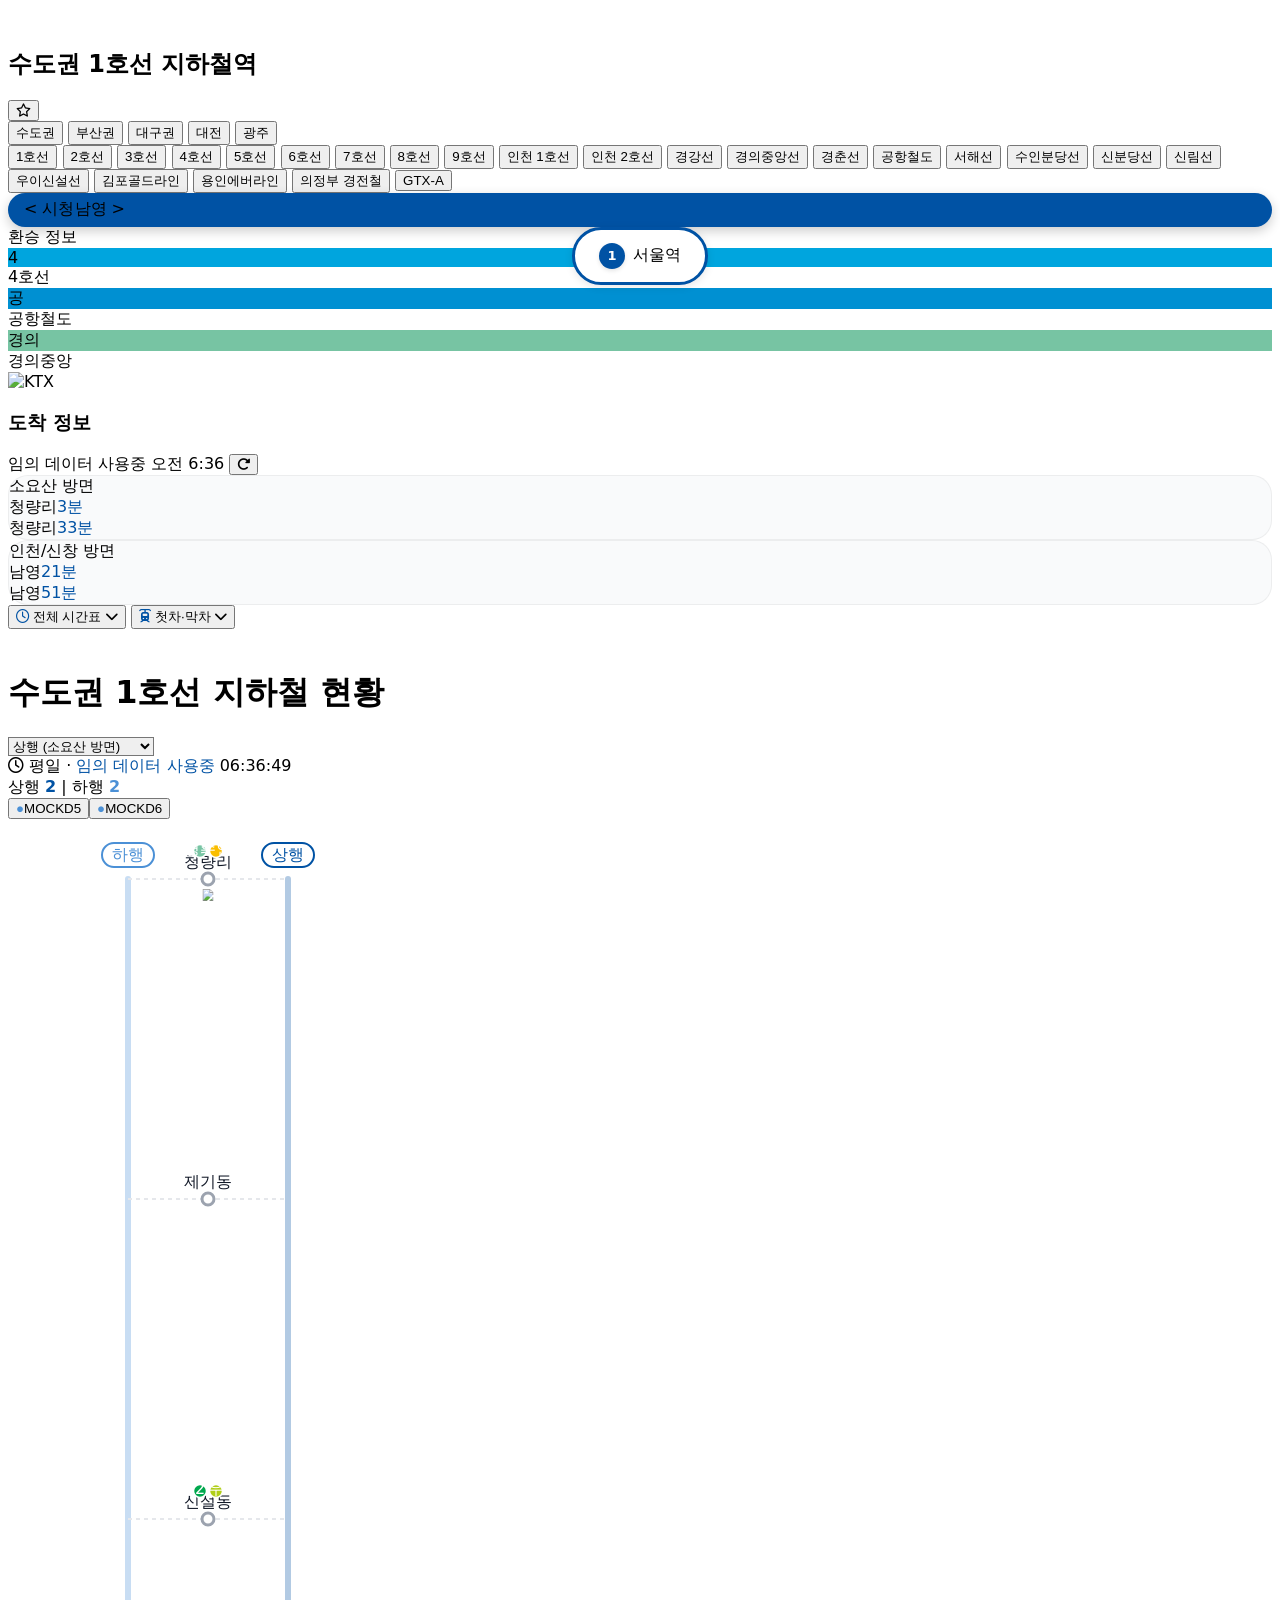
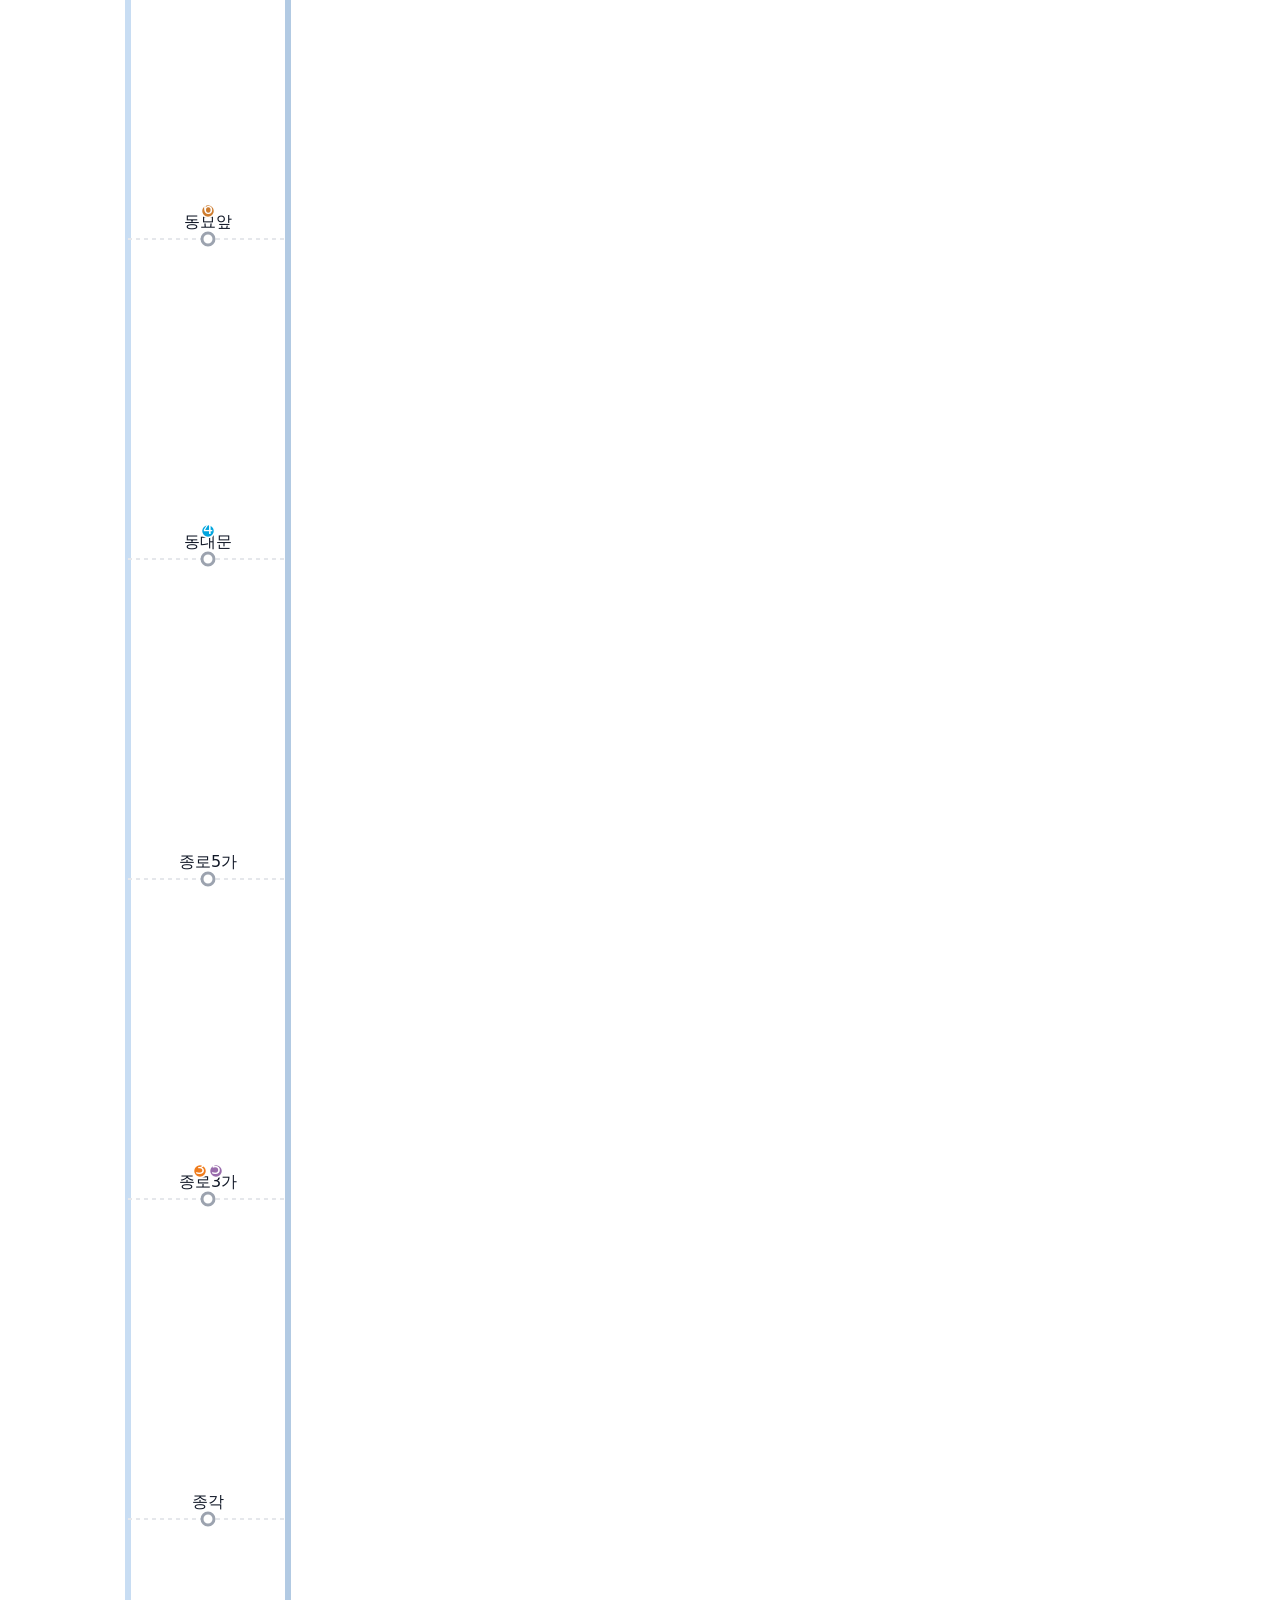
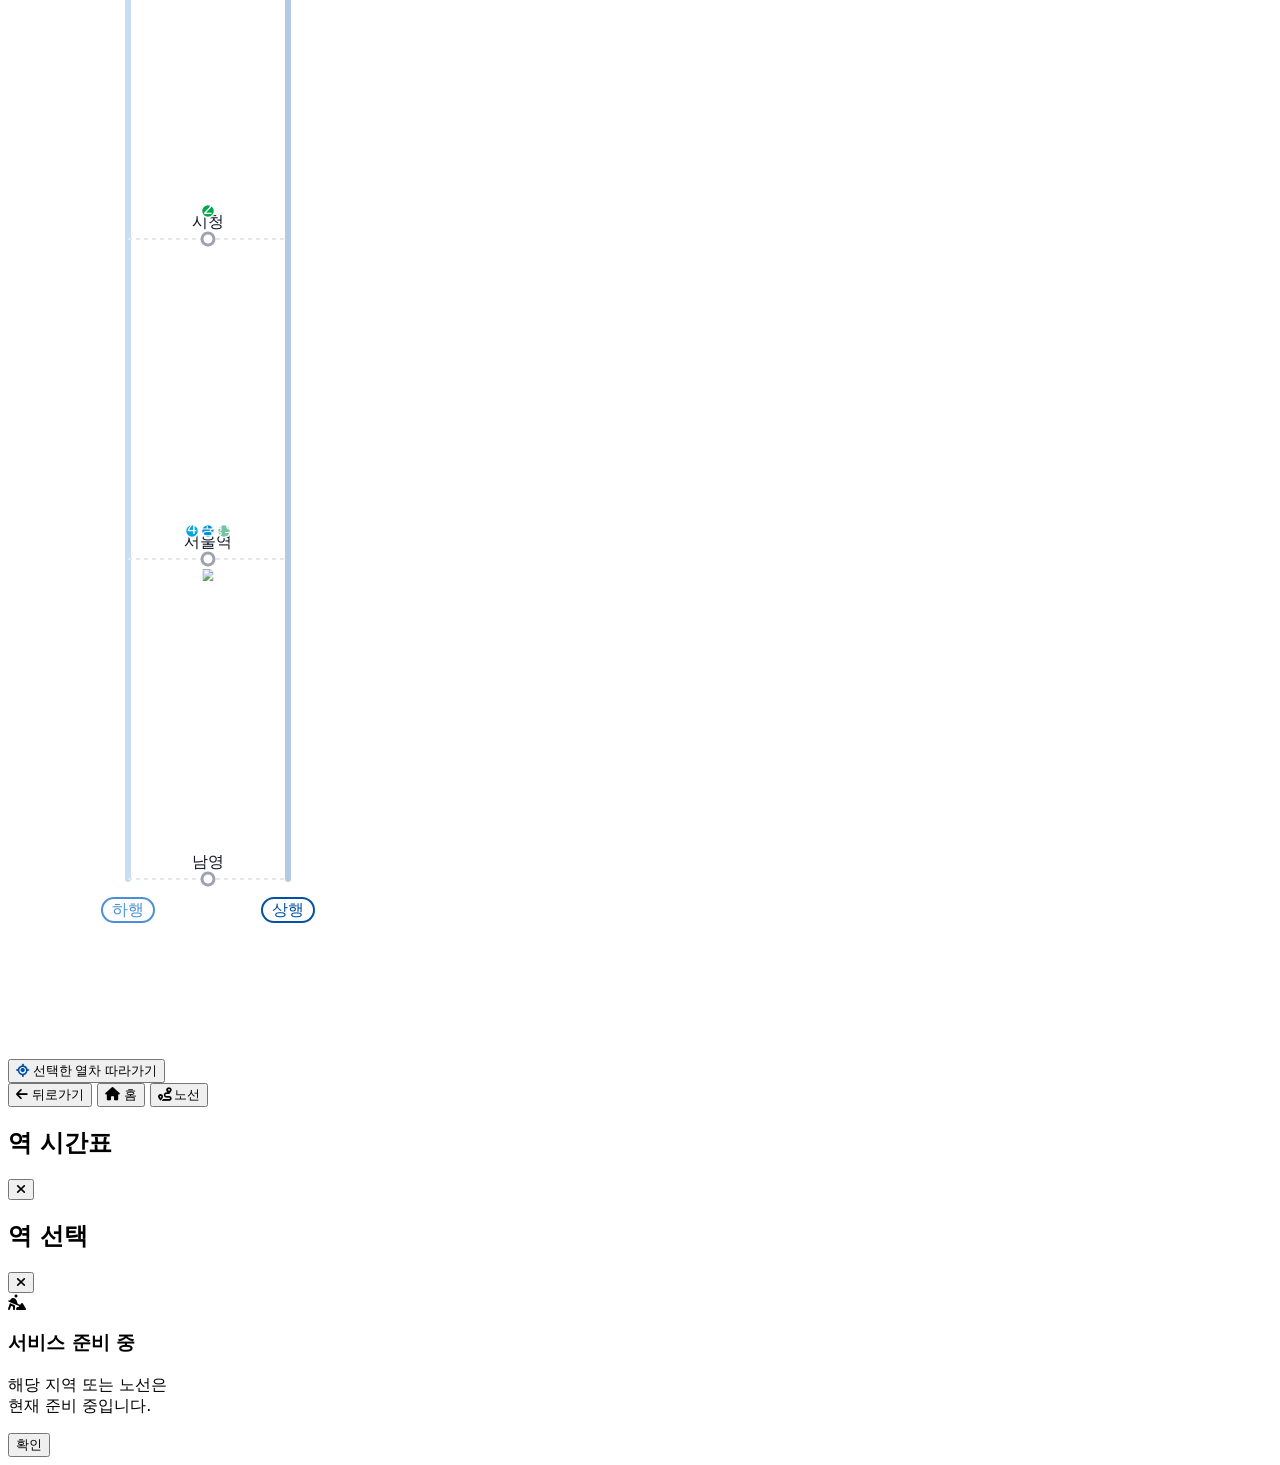
==== seoul.html @ 4c831283 "Add files via upload" ====
<!DOCTYPE html>
<html lang="ko">
<head>
    <meta charset="UTF-8">
    <meta name="viewport" content="width=device-width, initial-scale=1.0, maximum-scale=1.0, user-scalable=no, viewport-fit=cover">
    <title>수도권 지하철 현황 실시간 트래커</title>
    
    <!-- Tailwind CSS -->
    <script src="https://cdn.tailwindcss.com"></script>
    
    <!-- 폰트 및 아이콘 -->
    <link rel="stylesheet" href="https://cdn.jsdelivr.net/gh/orioncactus/pretendard/dist/web/static/pretendard.css" type="text/css"/>
    <link rel="stylesheet" href="https://cdnjs.cloudflare.com/ajax/libs/font-awesome/6.4.0/css/all.min.css">
    
    <style>
        body { 
            font-family: 'Pretendard', -apple-system, BlinkMacSystemFont, system-ui, Roboto, "Helvetica Neue", "Segoe UI", "Apple SD Gothic Neo", "Noto Sans KR", "Malgun Gothic", "sans-serif";
            -webkit-tap-highlight-color: transparent;
            overscroll-behavior-y: none;
            touch-action: pan-y;
            background-color: #ffffff;
        }
        
        /* 유리 재질 공통 클래스 */
        .toss-card {
            background: rgba(255, 255, 255, 0.8);
            backdrop-filter: blur(16px) saturate(180%);
            -webkit-backdrop-filter: blur(16px) saturate(180%);
            border: 1px solid rgba(0, 0, 0, 0.05);
            border-radius: 24px;
            box-shadow: 0 8px 32px rgba(0, 0, 0, 0.1); 
            transition: transform 0.2s cubic-bezier(0.34, 1.56, 0.64, 1), opacity 0.2s;
        }
        
        .list-card {
            background: #f9fafb;
            border: 1px solid rgba(0, 0, 0, 0.05);
            border-radius: 20px;
            transition: transform 0.1s;
        }
        .list-card:active {
            transform: scale(0.97);
            background: #f3f4f6;
        }

        /* 하단 네비게이션 인디케이터 */
        #nav-indicator { will-change: transform, width; }
        .nav-transition { transition: transform 0.3s cubic-bezier(0.2, 0.8, 0.2, 1), width 0.3s cubic-bezier(0.2, 0.8, 0.2, 1); }

        /* 커스텀 스크롤바 숨김 */
        .hide-scrollbar::-webkit-scrollbar { display: none; }
        .hide-scrollbar { -ms-overflow-style: none; scrollbar-width: none; }
        
        .text-main { color: #111827; }
        .text-sub { color: #6B7280; }
        .pt-safe { padding-top: max(20px, env(safe-area-inset-top)); }
        
        /* 애니메이션 설정 */
        @keyframes ping { 75%, 100% { transform: scale(2); opacity: 0; } }
        .animate-ping { animation: ping 1s cubic-bezier(0, 0, 0.2, 1) infinite; }
        @keyframes pulse { 50% { opacity: .5; } }
        .animate-pulse { animation: pulse 2s cubic-bezier(0.4, 0, 0.6, 1) infinite; }
        
        @keyframes slide-in-from-bottom { 0% { transform: translateY(100%); } 100% { transform: translateY(0); } }
        .animate-in { animation: slide-in-from-bottom 0.3s ease-out forwards; }

        /* 이미지 기반 실사 역명판 커스텀 CSS */
        .station-plate-base {
            height: 34px; 
            background-color: #0052A4; /* 1호선 색상 기본값 */
            border-radius: 9999px;
            position: relative;
            display: flex;
            align-items: center;
            padding: 0 16px;
            box-shadow: 0 4px 12px rgba(0, 0, 0, 0.2);
            transition: background-color 0.3s;
        }
        .station-plate-pill {
            background-color: white;
            height: 52px; 
            padding: 0 24px;
            border-radius: 9999px;
            border: 3px solid #0052A4;
            display: flex;
            align-items: center;
            gap: 8px;
            position: absolute;
            left: 50%;
            transform: translateX(-50%);
            box-shadow: 0 2px 8px rgba(0,0,0,0.1);
            transition: border-color 0.3s;
        }
        .metro-logo-circle {
            width: 26px; 
            height: 26px;
            background-color: #0052A4; 
            border-radius: 50%;
            display: flex;
            align-items: center;
            justify-content: center;
            color: white;
            font-size: 13px;
            font-weight: 900;
            box-shadow: 0 2px 4px rgba(0, 0, 0, 0.1);
            transition: background-color 0.3s;
        }
    </style>
</head>
<body class="w-full h-[100dvh] flex justify-center items-center overflow-hidden">

    <!-- 스마트폰 형태의 메인 래퍼 -->
    <div id="app" class="w-full h-full max-w-[430px] bg-white relative flex flex-col overflow-hidden sm:border-x border-black/5 sm:shadow-2xl">
        
        <!-- 1. 홈 화면 -->
        <main id="home-screen" class="hidden absolute inset-0 z-[25] bg-white flex-col overflow-y-auto hide-scrollbar pb-24">
            <header class="flex-none pt-safe bg-white/90 backdrop-blur-md z-40 sticky top-0">
                <div class="px-5 pb-1 flex justify-between items-center">
                    <h2 class="text-[18px] font-extrabold text-[#111827] tracking-tight">수도권 1호선 지하철역</h2>
                    <!-- 즐겨찾기 버튼 -->
                    <button id="favorite-toggle-btn" onclick="toggleFavorite()" class="w-8 h-8 flex items-center justify-center bg-gray-100 rounded-full text-gray-400 hover:text-yellow-400 transition-colors">
                        <i id="favorite-icon" class="fa-regular fa-star text-[14px]"></i>
                    </button>
                </div>
            </header>

            <div class="px-5 pt-3 space-y-6">
                <div>
                    <!-- 지역 선택 탭 -->
                    <div class="flex gap-1.5 overflow-x-auto hide-scrollbar mb-2 pb-1">
                        <button class="px-3 py-1 rounded-full text-[11px] font-bold bg-[#0052A4] text-white shadow-[0_2px_8px_rgba(0,82,164,0.3)] shrink-0 border border-[#0052A4] transition-all">수도권</button>
                        <!-- 다른 지역 버튼 (index.html 파일로 파라미터와 함께 이동) -->
                        <button onclick="window.location.href='index.html?region=busan'" class="px-3 py-1 rounded-full text-[11px] font-bold bg-gray-100 text-gray-500 shrink-0 border border-black/5 cursor-pointer hover:bg-gray-200 transition-all">부산권</button>
                        <button onclick="window.location.href='index.html?region=daegu'" class="px-3 py-1 rounded-full text-[11px] font-bold bg-gray-100 text-gray-500 shrink-0 border border-black/5 cursor-pointer hover:bg-gray-200 transition-all">대구권</button>
                        <button onclick="window.location.href='index.html?region=daejeon'" class="px-3 py-1 rounded-full text-[11px] font-bold bg-gray-100 text-gray-500 shrink-0 border border-black/5 cursor-pointer hover:bg-gray-200 transition-all">대전</button>
                        <button onclick="window.location.href='index.html?region=gwangju'" class="px-3 py-1 rounded-full text-[11px] font-bold bg-gray-100 text-gray-500 shrink-0 border border-black/5 cursor-pointer hover:bg-gray-200 transition-all">광주</button>
                    </div>

                    <!-- 수도권 노선 선택 탭 -->
                    <div id="line-tabs-seoul" class="flex gap-1.5 overflow-x-auto hide-scrollbar mb-4 pb-1">
                        <button id="btn-line-seoul1" onclick="switchLine('seoul_line1')" class="px-3 py-1 rounded-full text-[11px] font-bold bg-[#0052A4] text-white shadow-[0_2px_8px_rgba(0,82,164,0.3)] shrink-0 border border-[#0052A4] transition-all">1호선</button>
                        <button onclick="showPreparingPopup('수도권 2호선')" class="px-3 py-1 rounded-full text-[11px] font-bold bg-gray-100 text-gray-500 shrink-0 border border-black/5 cursor-pointer hover:bg-gray-200 transition-all">2호선</button>
                        <button onclick="showPreparingPopup('수도권 3호선')" class="px-3 py-1 rounded-full text-[11px] font-bold bg-gray-100 text-gray-500 shrink-0 border border-black/5 cursor-pointer hover:bg-gray-200 transition-all">3호선</button>
                        <button onclick="showPreparingPopup('수도권 4호선')" class="px-3 py-1 rounded-full text-[11px] font-bold bg-gray-100 text-gray-500 shrink-0 border border-black/5 cursor-pointer hover:bg-gray-200 transition-all">4호선</button>
                        <button onclick="showPreparingPopup('수도권 5호선')" class="px-3 py-1 rounded-full text-[11px] font-bold bg-gray-100 text-gray-500 shrink-0 border border-black/5 cursor-pointer hover:bg-gray-200 transition-all">5호선</button>
                        <button onclick="showPreparingPopup('수도권 6호선')" class="px-3 py-1 rounded-full text-[11px] font-bold bg-gray-100 text-gray-500 shrink-0 border border-black/5 cursor-pointer hover:bg-gray-200 transition-all">6호선</button>
                        <button onclick="showPreparingPopup('수도권 7호선')" class="px-3 py-1 rounded-full text-[11px] font-bold bg-gray-100 text-gray-500 shrink-0 border border-black/5 cursor-pointer hover:bg-gray-200 transition-all">7호선</button>
                        <button onclick="showPreparingPopup('수도권 8호선')" class="px-3 py-1 rounded-full text-[11px] font-bold bg-gray-100 text-gray-500 shrink-0 border border-black/5 cursor-pointer hover:bg-gray-200 transition-all">8호선</button>
                        <button onclick="showPreparingPopup('수도권 9호선')" class="px-3 py-1 rounded-full text-[11px] font-bold bg-gray-100 text-gray-500 shrink-0 border border-black/5 cursor-pointer hover:bg-gray-200 transition-all">9호선</button>
                        <button onclick="showPreparingPopup('인천 1호선')" class="px-3 py-1 rounded-full text-[11px] font-bold bg-gray-100 text-gray-500 shrink-0 border border-black/5 cursor-pointer hover:bg-gray-200 transition-all">인천 1호선</button>
                        <button onclick="showPreparingPopup('인천 2호선')" class="px-3 py-1 rounded-full text-[11px] font-bold bg-gray-100 text-gray-500 shrink-0 border border-black/5 cursor-pointer hover:bg-gray-200 transition-all">인천 2호선</button>
                        <button onclick="showPreparingPopup('경강선')" class="px-3 py-1 rounded-full text-[11px] font-bold bg-gray-100 text-gray-500 shrink-0 border border-black/5 cursor-pointer hover:bg-gray-200 transition-all">경강선</button>
                        <button onclick="showPreparingPopup('경의중앙선')" class="px-3 py-1 rounded-full text-[11px] font-bold bg-gray-100 text-gray-500 shrink-0 border border-black/5 cursor-pointer hover:bg-gray-200 transition-all">경의중앙선</button>
                        <button onclick="showPreparingPopup('경춘선')" class="px-3 py-1 rounded-full text-[11px] font-bold bg-gray-100 text-gray-500 shrink-0 border border-black/5 cursor-pointer hover:bg-gray-200 transition-all">경춘선</button>
                        <button onclick="showPreparingPopup('공항철도')" class="px-3 py-1 rounded-full text-[11px] font-bold bg-gray-100 text-gray-500 shrink-0 border border-black/5 cursor-pointer hover:bg-gray-200 transition-all">공항철도</button>
                        <button onclick="showPreparingPopup('서해선')" class="px-3 py-1 rounded-full text-[11px] font-bold bg-gray-100 text-gray-500 shrink-0 border border-black/5 cursor-pointer hover:bg-gray-200 transition-all">서해선</button>
                        <button onclick="showPreparingPopup('수인분당선')" class="px-3 py-1 rounded-full text-[11px] font-bold bg-gray-100 text-gray-500 shrink-0 border border-black/5 cursor-pointer hover:bg-gray-200 transition-all">수인분당선</button>
                        <button onclick="showPreparingPopup('신분당선')" class="px-3 py-1 rounded-full text-[11px] font-bold bg-gray-100 text-gray-500 shrink-0 border border-black/5 cursor-pointer hover:bg-gray-200 transition-all">신분당선</button>
                        <button onclick="showPreparingPopup('신림선')" class="px-3 py-1 rounded-full text-[11px] font-bold bg-gray-100 text-gray-500 shrink-0 border border-black/5 cursor-pointer hover:bg-gray-200 transition-all">신림선</button>
                        <button onclick="showPreparingPopup('우이신설선')" class="px-3 py-1 rounded-full text-[11px] font-bold bg-gray-100 text-gray-500 shrink-0 border border-black/5 cursor-pointer hover:bg-gray-200 transition-all">우이신설선</button>
                        <button onclick="showPreparingPopup('김포골드라인')" class="px-3 py-1 rounded-full text-[11px] font-bold bg-gray-100 text-gray-500 shrink-0 border border-black/5 cursor-pointer hover:bg-gray-200 transition-all">김포골드라인</button>
                        <button onclick="showPreparingPopup('용인에버라인')" class="px-3 py-1 rounded-full text-[11px] font-bold bg-gray-100 text-gray-500 shrink-0 border border-black/5 cursor-pointer hover:bg-gray-200 transition-all">용인에버라인</button>
                        <button onclick="showPreparingPopup('의정부 경전철')" class="px-3 py-1 rounded-full text-[11px] font-bold bg-gray-100 text-gray-500 shrink-0 border border-black/5 cursor-pointer hover:bg-gray-200 transition-all">의정부 경전철</button>
                        <button onclick="showPreparingPopup('GTX-A')" class="px-3 py-1 rounded-full text-[11px] font-bold bg-gray-100 text-gray-500 shrink-0 border border-black/5 cursor-pointer hover:bg-gray-200 transition-all">GTX-A</button>
                    </div>

                    <!-- 코레일 스타일 역명판 -->
                    <div onclick="openStationSelector()" class="relative w-full flex items-center justify-center cursor-pointer active:scale-95 transition-transform">
                        <div class="station-plate-base w-full">
                            <div class="flex-1 text-left pl-2 pr-8 sm:pr-12 overflow-hidden">
                                <div id="home-prev-station-container" class="opacity-0 transition-opacity">
                                    <span id="home-prev-station" class="text-white text-[14px] font-bold tracking-tight block truncate"></span>
                                </div>
                            </div>
                            <div class="flex-1 text-right pr-2 pl-8 sm:pl-12 overflow-hidden">
                                <div id="home-next-station-container" class="opacity-100 transition-opacity">
                                    <span id="home-next-station" class="text-white text-[14px] font-bold tracking-tight block truncate">시청 &gt;</span>
                                </div>
                            </div>
                        </div>
                        <div class="station-plate-pill">
                            <div class="metro-logo-circle shrink-0" id="metro-logo-text">1</div>
                            <span id="home-station-name" class="text-lg font-black text-black whitespace-nowrap">서울역</span>
                        </div>
                    </div>

                    <!-- 환승 정보 섹션 -->
                    <div id="home-transfer-container" class="hidden mt-4 flex-col gap-1.5 px-1">
                        <span class="text-[12px] font-bold text-gray-500">환승 정보</span>
                        <div id="home-transfer-list" class="flex flex-wrap gap-2 items-center"></div>
                    </div>
                </div>

                <!-- 도착 정보 섹션 -->
                <div class="flex flex-col gap-3.5">
                    <div class="flex justify-between items-end mb-1 px-1">
                        <h3 class="text-lg font-bold text-[#111827] tracking-tight">도착 정보</h3>
                        <div class="flex items-center gap-2">
                            <span id="data-status-home" class="hidden text-[10px] font-bold text-red-400 bg-red-500/10 px-2 py-1 rounded-md border border-red-500/20 animate-pulse">임의 데이터 사용중</span>
                            <span id="home-current-time" class="text-xs font-bold text-gray-500 bg-black/5 px-2 py-1 rounded-md">오후 5:35</span>
                            <button onclick="renderHomeArrivalInfo()" class="w-6 h-6 flex items-center justify-center text-gray-500 hover:text-black transition-colors"><i class="fa-solid fa-rotate-right"></i></button>
                        </div>
                    </div>

                    <div class="grid grid-cols-2 gap-2.5">
                        <div class="list-card p-3.5 flex flex-col min-h-[110px] relative overflow-hidden text-center">
                            <span id="home-up-dir-label" class="text-[12px] font-bold text-gray-500 mb-2.5">소요산 방면</span>
                            <div id="home-up-info" class="flex-1 flex flex-col justify-center items-center gap-1.5"></div>
                        </div>
                        <div class="list-card p-3.5 flex flex-col min-h-[110px] relative overflow-hidden text-center">
                            <span id="home-down-dir-label" class="text-[12px] font-bold text-gray-500 mb-2.5">인천/신창 방면</span>
                            <div id="home-down-info" class="flex-1 flex flex-col justify-center gap-1.5"></div>
                        </div>
                    </div>

                    <div class="grid grid-cols-2 gap-2.5 mt-2">
                        <button onclick="openHomeTimetable('all')" class="bg-gray-100 hover:bg-gray-200 border border-black/5 rounded-[16px] py-3 flex items-center justify-center gap-1.5 active:scale-[0.98] transition-all">
                            <i id="btn-icon-1" class="fa-regular fa-clock text-[#0052A4] text-[15px]"></i>
                            <span class="text-[12px] font-bold text-[#111827]">전체 시간표 <i class="fa-solid fa-chevron-down text-[8px] ml-0.5 text-gray-400"></i></span>
                        </button>
                        <button onclick="openHomeTimetable('firstLast')" class="bg-gray-100 hover:bg-gray-200 border border-black/5 rounded-[16px] py-3 flex items-center justify-center gap-1.5 active:scale-[0.98] transition-all">
                            <i id="btn-icon-2" class="fa-solid fa-train-tram text-[#0052A4] text-[15px]"></i>
                            <span class="text-[12px] font-bold text-[#111827]">첫차·막차 <i class="fa-solid fa-chevron-down text-[8px] ml-0.5 text-gray-400"></i></span>
                        </button>
                    </div>
                </div>
            </div>
        </main>

        <!-- 2. 상단 헤더 & 트래커 UI -->
        <header id="main-header" class="hidden absolute top-0 left-0 w-full z-20 bg-white/90 backdrop-blur-md flex flex-col pt-safe pb-1.5 shadow-sm text-[#111827] transition-all">
            <div class="px-4 pt-2 flex justify-between items-center mb-2">
                <div class="flex items-center gap-2">
                    <h1 id="line-header-title" class="text-[17px] font-extrabold tracking-tight text-[#111827] drop-shadow-sm">수도권 1호선 지하철 현황</h1>
                    <select id="direction-toggle" class="bg-gray-100 text-gray-700 text-[11px] font-bold px-2 py-1 rounded-md outline-none cursor-pointer border border-black/5 shadow-sm transition-all focus:ring-2 focus:ring-[#0052A4]/50 appearance-none pr-5 relative" style="background-image: url('data:image/svg+xml;charset=US-ASCII,%3Csvg%20xmlns%3D%22http%3A%2F%2Fwww.w3.org%2F2000%2Fsvg%22%20width%3D%2210%22%20height%3D%2210%22%20viewBox%3D%220%200%2024%2024%22%20fill%3D%22none%22%20stroke%3D%22%236B7280%22%20stroke-width%3D%222%22%20stroke-linecap%3D%22round%22%20stroke-linejoin%3D%22round%22%3E%3Cpolyline%20points%3D%226%209%2012%2015%2018%209%22%3E%3C%2Fpolyline%3E%3C%2Fsvg%3E'); background-repeat: no-repeat; background-position: right 4px center;">
                        <option value="up" class="text-gray-900">상행 (소요산 방면)</option>
                        <option value="down" class="text-gray-900">하행 (인천/신창 방면)</option>
                    </select>
                </div>
                <div class="flex flex-col items-end gap-1 shrink-0">
                    <div class="flex items-center gap-1.5 bg-black/5 px-2.5 py-1.5 rounded-full border border-black/5">
                        <i class="fa-regular fa-clock text-[10px] text-gray-500"></i>
                        <span id="day-type-display" class="text-[10px] text-gray-600 font-bold">평일</span>
                        <span class="text-gray-400 text-[10px] leading-none">·</span>
                        <span id="data-status-display" class="text-[10px] text-[#0052A4] font-bold">실시간</span>
                        <span id="clock-display" class="text-[10px] text-gray-600 font-mono tracking-tighter ml-0.5">00:00:00</span>
                    </div>
                    <div class="flex items-center gap-1.5 text-[10px] font-medium text-gray-500 mr-1">
                        <span>상행 <b id="count-up" class="font-extrabold text-[#0052A4]">0</b></span>
                        <span class="text-gray-400 text-[8px] leading-none">|</span>
                        <span>하행 <b id="count-down" class="font-extrabold text-[#5998D6]">0</b></span>
                    </div>
                </div>
            </div>
            <!-- 열차 버튼 리스트 영역 -->
            <div id="train-list" class="flex gap-2 overflow-x-auto px-4 pb-1 hide-scrollbar"></div>
        </header>

        <!-- 3. 트래커 맵 스크롤 뷰 -->
        <main id="scroll-container" class="hidden flex-1 w-full h-full overflow-y-auto overflow-x-hidden bg-white scroll-smooth relative pt-[80px] pb-32">
            <div id="svg-wrapper" class="relative w-full h-[1500px]">
                <div id="line-view" class="absolute top-0 left-0 w-full transition-opacity duration-500 opacity-0 z-0 pointer-events-none">
                    <svg id="line-svg" viewBox="0 0 400 1300" class="w-full h-[1300px]">
                        <!-- 노선 상단 표시 -->
                        <g id="svg-down-top">
                            <rect x="94" y="24" width="52" height="24" rx="12" fill="#FFFFFF" stroke="#5998D6" stroke-width="2" class="transition-colors duration-300" />
                            <text x="120" y="40.5" text-anchor="middle" fill="#5998D6" class="text-[13px] font-extrabold tracking-widest transition-colors duration-300">하행</text>
                        </g>
                        <g id="svg-up-top">
                            <rect x="254" y="24" width="52" height="24" rx="12" fill="#FFFFFF" stroke="#0052A4" stroke-width="2" class="transition-colors duration-300" />
                            <text x="280" y="40.5" text-anchor="middle" fill="#0052A4" class="text-[13px] font-extrabold tracking-widest transition-colors duration-300">상행</text>
                        </g>

                        <path id="line-path-down-bg" d="M 120 60 L 120 1200" fill="none" stroke="#5998D6" stroke-width="6" stroke-linecap="round" opacity="0.3" class="transition-colors duration-300" />
                        <path id="line-path-up-bg" d="M 280 60 L 280 1200" fill="none" stroke="#0052A4" stroke-width="6" stroke-linecap="round" opacity="0.3" class="transition-colors duration-300" />
                        <path id="line-path-down" d="M 120 60 L 120 1200" fill="none" stroke="transparent" stroke-width="8" />
                        <path id="line-path-up" d="M 280 60 L 280 1200" fill="none" stroke="transparent" stroke-width="8" />
                        
                        <!-- 노선 하단 표시 -->
                        <g id="svg-down-bottom" transform="translate(0,0)" class="transition-transform duration-300">
                            <rect x="94" y="1219" width="52" height="24" rx="12" fill="#FFFFFF" stroke="#5998D6" stroke-width="2" class="transition-colors duration-300" />
                            <text x="120" y="1235.5" text-anchor="middle" fill="#5998D6" class="text-[13px] font-extrabold tracking-widest transition-colors duration-300">하행</text>
                        </g>
                        <g id="svg-up-bottom" transform="translate(0,0)" class="transition-transform duration-300">
                            <rect x="254" y="1219" width="52" height="24" rx="12" fill="#FFFFFF" stroke="#0052A4" stroke-width="2" class="transition-colors duration-300" />
                            <text x="280" y="1235.5" text-anchor="middle" fill="#0052A4" class="text-[13px] font-extrabold tracking-widest transition-colors duration-300">상행</text>
                        </g>

                        <g id="line-stations"></g>
                        <g id="line-trains-down"></g>
                        <g id="line-trains-up"></g>
                    </svg>
                </div>
            </div>
        </main>

        <button id="auto-scroll-btn" class="hidden absolute bottom-[200px] left-1/2 -translate-x-1/2 bg-white border border-black/10 px-3.5 py-1.5 rounded-full shadow-xl text-[11px] font-bold text-gray-700 flex items-center gap-1.5 z-40 transition-transform active:scale-95">
            <i class="fa-solid fa-location-crosshairs text-[#0052A4] text-[13px]" id="scroll-cross-icon"></i> 선택한 열차 따라가기
        </button>

        <div id="floating-panel" class="hidden absolute bottom-[100px] left-0 right-0 px-4 z-[90] min-h-[72px] transition-all duration-300"></div>

        <!-- 4. 하단 네비게이션 -->
        <nav id="bottom-nav" class="absolute bottom-6 left-1/2 -translate-x-1/2 z-[100] w-[75%] max-w-[240px] px-1.5 touch-pan-x select-none">
            <div class="flex items-center justify-between bg-white/90 backdrop-blur-[12px] backdrop-saturate-[180%] shadow-[0_8px_32px_0_rgba(0,0,0,0.1)] border border-black/10 rounded-full p-1 gap-0.5 relative transition-all duration-300">
                <div id="nav-indicator" class="absolute top-1 bottom-1 bg-white shadow-sm rounded-full border border-black/5 z-0 nav-transition" style="left: 4px; width: 66px;"></div>
                
                <button id="tab-back" onclick="window.location.href='https://won429.github.io/enjoysite/'" class="relative py-1.5 flex-1 rounded-full group z-10 active:scale-95 transition-transform">
                    <div class="flex flex-col items-center gap-[2px] pointer-events-none">
                        <i class="fa-solid fa-arrow-left text-[15px] text-gray-400 group-hover:text-black transition-colors"></i>
                        <span class="text-[10px] font-medium text-gray-400 group-hover:text-black whitespace-nowrap transition-colors">뒤로가기</span>
                    </div>
                </button>
                <button id="tab-home" class="relative py-1.5 flex-1 rounded-full group z-10 active:scale-95 transition-transform">
                    <div class="flex flex-col items-center gap-[2px] pointer-events-none">
                        <i class="fa-solid fa-house text-[15px] text-black drop-shadow-sm group-hover:text-black transition-colors"></i>
                        <span class="text-[10px] text-black font-bold group-hover:text-black whitespace-nowrap transition-colors">홈</span>
                    </div>
                </button>
                <button id="tab-line" class="relative py-1.5 flex-1 rounded-full group z-10 active:scale-95 transition-transform">
                    <div class="flex flex-col items-center gap-[2px] pointer-events-none">
                        <i class="fa-solid fa-route text-[15px] text-gray-400 transition-colors"></i>
                        <span class="text-[10px] font-medium text-gray-400 whitespace-nowrap transition-colors">노선</span>
                    </div>
                </button>
            </div>
        </nav>

        <!-- 모달들 -->
        <div id="timetable-modal" class="hidden absolute inset-0 z-[150] flex flex-col justify-end bg-black/40 backdrop-blur-sm transition-opacity">
            <div class="bg-white w-full h-[75%] rounded-t-[32px] shadow-[0_-20px_40px_rgba(0,0,0,0.1)] flex flex-col animate-in border-t border-black/5">
                <div class="flex flex-col items-center pt-4 pb-2 border-b border-black/5 shrink-0 relative">
                    <div class="w-10 h-1 bg-gray-200 rounded-full mb-3"></div>
                    <h2 id="modal-title" class="text-[18px] font-extrabold text-[#111827] tracking-tight">역 시간표</h2>
                    <div id="modal-subtitle" class="mt-1 flex w-full justify-center"></div>
                    <button id="close-modal-btn" class="absolute right-5 top-4 w-7 h-7 flex items-center justify-center bg-gray-100 rounded-full text-gray-500 hover:text-black transition-colors">
                        <i class="fa-solid fa-xmark text-[12px]"></i>
                    </button>
                </div>
                <div id="modal-content" class="flex-1 overflow-y-auto px-4 py-2 pb-10 hide-scrollbar"></div>
            </div>
        </div>

        <div id="station-selector-modal" class="hidden absolute inset-0 z-[150] flex flex-col justify-end bg-black/40 backdrop-blur-sm transition-opacity">
            <div class="bg-white w-full h-[60%] rounded-t-[32px] shadow-[0_-20px_40px_rgba(0,0,0,0.1)] flex flex-col animate-in border-t border-black/5">
                <div class="flex flex-col items-center pt-4 pb-3 border-b border-black/5 shrink-0 relative">
                    <div class="w-10 h-1 bg-gray-200 rounded-full mb-3"></div>
                    <h2 class="text-[18px] font-extrabold text-[#111827] tracking-tight">역 선택</h2>
                    <button onclick="closeStationSelector()" class="absolute right-5 top-4 w-7 h-7 flex items-center justify-center bg-gray-100 rounded-full text-gray-500 hover:text-black transition-colors">
                        <i class="fa-solid fa-xmark text-[12px]"></i>
                    </button>
                </div>
                <div class="flex-1 overflow-y-auto px-4 py-3 pb-10 space-y-1.5 hide-scrollbar" id="selector-list-container"></div>
            </div>
        </div>

        <!-- 준비중 팝업 -->
        <div id="preparing-modal" class="hidden absolute inset-0 z-[200] flex items-center justify-center bg-black/40 backdrop-blur-sm transition-opacity opacity-0">
            <div class="bg-white w-[75%] max-w-[280px] rounded-[24px] shadow-2xl flex flex-col items-center p-6 text-center transform scale-95 transition-transform duration-300">
                <div class="w-12 h-12 bg-gray-100 rounded-full flex items-center justify-center mb-3">
                    <i class="fa-solid fa-person-digging text-[20px] text-[#0052A4]" id="preparing-icon"></i>
                </div>
                <h3 class="text-[17px] font-extrabold text-[#111827] mb-1.5 tracking-tight">서비스 준비 중</h3>
                <p id="preparing-text" class="text-[13px] font-medium text-gray-500 mb-5 leading-relaxed">해당 지역 또는 노선은<br>현재 준비 중입니다.</p>
                <button onclick="closePreparingPopup()" id="preparing-btn" class="w-full py-3 bg-[#0052A4] text-white rounded-[14px] font-bold text-[14px] shadow-sm active:scale-[0.98] transition-all">확인</button>
            </div>
        </div>
    </div>

    <!-- 스크립트 (통합 로직) -->
    <script>
        let favoriteStation = localStorage.getItem('seoul_subway_fav_station') || null;

        let currentRegion = 'seoul';
        let currentLineId = 'seoul_line1';
        let THEME_COLOR = "#0052A4";
        let DOWN_COLOR = "#4B90D6";
        const STOP_DURATION = 25; 

        // 샘플: 수도권 1호선, 2호선 주요 역
        const STATIONS_ALL = {
            'seoul_line1': {
                "청량리": { progress: 0.00, ktx: true, transfer: [{name: '경의', color: '#77C4A3'}, {name: '수인', color: '#FABE00'}] },
                "제기동": { progress: 0.10 },
                "신설동": { progress: 0.20, transfer: [{name: '2', color: '#00A84D'}, {name: '우', color: '#B0CE18'}] },
                "동묘앞": { progress: 0.30, transfer: [{name: '6', color: '#CD7C2F'}] },
                "동대문": { progress: 0.40, transfer: [{name: '4', color: '#00A5DE'}] },
                "종로5가": { progress: 0.50 },
                "종로3가": { progress: 0.60, transfer: [{name: '3', color: '#EF7C1C'}, {name: '5', color: '#996CAC'}] },
                "종각": { progress: 0.70 },
                "시청": { progress: 0.80, transfer: [{name: '2', color: '#00A84D'}] },
                "서울역": { progress: 0.90, ktx: true, transfer: [{name: '4', color: '#00A5DE'}, {name: '공', color: '#0090D2'}, {name: '경의', color: '#77C4A3'}] },
                "남영": { progress: 1.00 }
            },
            'seoul_line2': {
                "시청": { progress: 0.00, transfer: [{name: '1', color: '#0052A4'}] },
                "을지로입구": { progress: 0.08 },
                "을지로3가": { progress: 0.16, transfer: [{name: '3', color: '#EF7C1C'}] },
                "을지로4가": { progress: 0.25, transfer: [{name: '5', color: '#996CAC'}] },
                "동대문역사문화공원": { progress: 0.33, transfer: [{name: '4', color: '#00A5DE'}, {name: '5', color: '#996CAC'}] },
                "신당": { progress: 0.41, transfer: [{name: '6', color: '#CD7C2F'}] },
                "상왕십리": { progress: 0.50 },
                "왕십리": { progress: 0.58, ktx: true, transfer: [{name: '5', color: '#996CAC'}, {name: '수인', color: '#FABE00'}, {name: '경의', color: '#77C4A3'}] },
                "한양대": { progress: 0.66 },
                "뚝섬": { progress: 0.75 },
                "성수": { progress: 0.83 },
                "건대입구": { progress: 0.91, transfer: [{name: '7', color: '#747F00'}] },
                "구의": { progress: 1.00 }
            }
        };

        const KOR_HOLIDAYS = [
            "2025-01-01", "2025-01-28", "2025-01-29", "2025-01-30", "2025-03-03",
            "2025-05-05", "2025-05-06", "2025-06-06", "2025-08-15", "2025-10-03",
            "2025-10-06", "2025-10-07", "2025-10-09", "2025-12-25",
            "2026-01-01", "2026-02-16", "2026-02-17", "2026-02-18", "2026-03-01", 
            "2026-05-05", "2026-05-24", "2026-06-06", "2026-08-15", "2026-09-24", 
            "2026-09-25", "2026-09-26", "2026-10-03", "2026-10-09", "2026-12-25"
        ];

        // 준비될 csv 파일명 매핑
        const FILE_URLS = {
            'seoul_line1': {
                weekday_up: 'seoul_line1_up.csv',
                weekday_down: 'seoul_line1_down.csv',
                saturday_up: 'seoul_line1_sat_up.csv',
                saturday_down: 'seoul_line1_sat_down.csv',
                holiday_up: 'seoul_line1_hol_up.csv',
                holiday_down: 'seoul_line1_hol_down.csv'
            },
            'seoul_line2': {
                weekday_up: 'seoul_line2_up.csv',
                weekday_down: 'seoul_line2_down.csv',
                saturday_up: 'seoul_line2_sat_up.csv',
                saturday_down: 'seoul_line2_sat_down.csv',
                holiday_up: 'seoul_line2_hol_up.csv',
                holiday_down: 'seoul_line2_hol_down.csv'
            }
        };

        let homeSelectedStation = '서울역';
        let activeTab = 'home';
        let isAutoScroll = false;
        let selectedTrainId = null;
        let selectedStation = null;
        let currentSec = 0;
        let currentDirection = 'down'; 
        let currentDayType = 'weekday'; 
        let stationDetailDirection = 'down'; 
        let modalDayType = null;
        let modalViewMode = 'all';
        let parsedTrainsUp = [];
        let parsedTrainsDown = [];
        let parsedTrains = [];

        const dom = {
            mainHeader: document.getElementById('main-header'),
            homeScreen: document.getElementById('home-screen'),
            clock: document.getElementById('clock-display'),
            dayTypeDisplay: document.getElementById('day-type-display'),
            directionToggle: document.getElementById('direction-toggle'),
            trainList: document.getElementById('train-list'),
            scrollContainer: document.getElementById('scroll-container'),
            lineView: document.getElementById('line-view'),
            linePathDown: document.getElementById('line-path-down'),
            linePathUp: document.getElementById('line-path-up'),
            lineStations: document.getElementById('line-stations'),
            lineTrainsDown: document.getElementById('line-trains-down'),
            lineTrainsUp: document.getElementById('line-trains-up'),
            autoScrollBtn: document.getElementById('auto-scroll-btn'),
            floatingPanel: document.getElementById('floating-panel'),
            tabHome: document.getElementById('tab-home'),
            tabLine: document.getElementById('tab-line'),
            navIndicator: document.getElementById('nav-indicator'),
            timetableModal: document.getElementById('timetable-modal'),
            modalTitle: document.getElementById('modal-title'),
            modalSubtitle: document.getElementById('modal-subtitle'),
            modalContent: document.getElementById('modal-content'),
            closeModalBtn: document.getElementById('close-modal-btn'),
            homeStationName: document.getElementById('home-station-name'),
            homePrevStation: document.getElementById('home-prev-station'),
            homePrevStationContainer: document.getElementById('home-prev-station-container'),
            homeNextStation: document.getElementById('home-next-station'),
            homeNextStationContainer: document.getElementById('home-next-station-container'),
            homeCurrentTime: document.getElementById('home-current-time'),
            homeUpInfo: document.getElementById('home-up-info'),
            homeDownInfo: document.getElementById('home-down-info'),
            stationSelectorModal: document.getElementById('station-selector-modal'),
            selectorListContainer: document.getElementById('selector-list-container'),
            favoriteIcon: document.getElementById('favorite-icon'),
            svgWrapper: document.getElementById('svg-wrapper'),
            countUp: document.getElementById('count-up'),
            countDown: document.getElementById('count-down'),
            lineHeaderTitle: document.getElementById('line-header-title')
        };

        const getDayType = (dateObj) => {
            const day = dateObj.getDay();
            const yyyy = dateObj.getFullYear();
            const mm = String(dateObj.getMonth() + 1).padStart(2, '0');
            const dd = String(dateObj.getDate()).padStart(2, '0');
            const ymd = `${yyyy}-${mm}-${dd}`;
            if (KOR_HOLIDAYS.includes(ymd)) return 'holiday';
            if (day === 0) return 'holiday';
            if (day === 6) return 'saturday';
            return 'weekday';
        };

        const timeToSeconds = (timeStr) => {
            if (!timeStr) return 0;
            let parts = timeStr.split(':').map(Number);
            let h = parts[0] || 0, m = parts[1] || 0, s = parts[2] || 0;
            if (h < 4) h += 24; 
            return h * 3600 + m * 60 + s;
        };

        const secondsToTime = (totalSeconds) => {
            const h = Math.floor(totalSeconds / 3600) % 24; 
            const m = Math.floor((totalSeconds % 3600) / 60);
            const s = Math.floor(totalSeconds % 60);
            return `${h.toString().padStart(2, '0')}:${m.toString().padStart(2, '0')}:${s.toString().padStart(2, '0')}`;
        };

        const formatAmPm = (sec) => {
            let h = Math.floor(sec / 3600) % 24;
            let m = Math.floor((sec % 3600) / 60);
            const ampm = h >= 12 ? '오후' : '오전';
            h = h % 12 || 12;
            return `${ampm} ${h}:${m.toString().padStart(2, '0')}`;
        };

        function createMockData(direction) {
            const now = new Date();
            let h = now.getHours(); if (h < 4) h += 24;
            const baseSec = h * 3600 + now.getMinutes() * 60 + now.getSeconds();
            const trainList = [];
            const stationNames = Object.keys(STATIONS);
            const orderedStations = direction === 'up' ? [...stationNames].reverse() : stationNames;
            for (let i = -5; i <= 5; i++) {
                const train = { id: `MOCK${direction === 'up' ? 'U' : 'D'}${i + 5}`, schedule: [] };
                const startSec = baseSec + (i * 1800) - 2000; 
                orderedStations.forEach((st) => {
                    const firstProg = STATIONS[orderedStations[0]].progress;
                    const myProg = STATIONS[st].progress;
                    const progDiff = Math.abs(myProg - firstProg);
                    const stSec = startSec + Math.floor(progDiff * 3600); 
                    train.schedule.push({ name: st, time: secondsToTime(stSec), sec: stSec, progress: myProg });
                });
                train.schedule.sort((a,b) => a.sec - b.sec);
                trainList.push(train);
            }
            return trainList;
        }

        const safeFetch = async (urls) => {
            if (!Array.isArray(urls)) urls = [urls];
            for (let url of urls) {
                try {
                    const response = await fetch(url);
                    if (response.ok) {
                        const buffer = await response.arrayBuffer();
                        let text = new TextDecoder('utf-8').decode(buffer);
                        if (text.includes('\uFFFD')) {
                            text = new TextDecoder('euc-kr').decode(buffer);
                        }
                        if (!text.trim().startsWith('<')) {
                            return text;
                        }
                    }
                } catch (err) { }
            }
            return "";
        };

        const parseCsv = (csvStr, expectedDir, targetDayType) => {
            if (!csvStr) return [];
            const lines = csvStr.trim().split(/\r?\n/);
            if (lines.length === 0) return [];
            
            const splitCsvRow = (rowStr) => {
                let row = [];
                let inQuotes = false;
                let val = "";
                for(let i=0; i<rowStr.length; i++) {
                    let char = rowStr[i];
                    if(char === '"') {
                        inQuotes = !inQuotes;
                    } else if(char === ',' && !inQuotes) {
                        row.push(val.trim());
                        val = "";
                    } else {
                        val += char;
                    }
                }
                row.push(val.trim());
                return row.map(v => v.replace(/^"|"$/g, '').trim());
            };

            const headers = splitCsvRow(lines[0]);
            
            // 기존에 작성했던 csv 파싱 로직을 그대로 사용 (향후 수도권 데이터 추가시 확장)
            let trainIds = headers.slice(1);
            if (headers[0].includes('시발역') && lines.length > 2) {
                const thirdRow = splitCsvRow(lines[2]);
                if (thirdRow[0] && thirdRow[0].includes('열차')) {
                    trainIds = thirdRow.slice(1);
                }
            }
            
            const trains = trainIds.map((id, idx) => {
                let tid = id ? id.trim() : '';
                return { id: tid || `#${idx + 1}`, schedule: [] };
            });
            
            for (let i = 1; i < lines.length; i++) {
                const row = splitCsvRow(lines[i]);
                if (!row[0]) continue;
                let stationName = row[0].trim();

                if (!STATIONS[stationName]) continue;
                for (let j = 1; j < row.length; j++) {
                    if (!row[j]) continue;
                    const timeStr = row[j].trim();
                    if (timeStr && trains[j-1]) trains[j-1].schedule.push({ name: stationName, time: timeStr, sec: timeToSeconds(timeStr), progress: STATIONS[stationName].progress });
                }
            }
            trains.forEach(t => t.schedule.sort((a, b) => a.sec - b.sec));
            return trains.filter(t => t.id && t.schedule.length >= 2);
        };

        const loadTimetable = async () => {
            const statusDisplay = document.getElementById('data-status-display');
            const statusHome = document.getElementById('data-status-home');

            let targetUpUrl = FILE_URLS[currentLineId][currentDayType + '_up'];
            let targetDownUrl = FILE_URLS[currentLineId][currentDayType + '_down'];

            try {
                const [upText, downText] = await Promise.all([safeFetch(targetUpUrl), safeFetch(targetDownUrl)]);
                parsedTrainsUp = parseCsv(upText, 'up', currentDayType);
                parsedTrainsDown = parseCsv(downText, 'down', currentDayType);
                let isMockUsed = false;
                if (parsedTrainsUp.length === 0) { parsedTrainsUp = createMockData('up'); isMockUsed = true; }
                if (parsedTrainsDown.length === 0) { parsedTrainsDown = createMockData('down'); isMockUsed = true; }
                parsedTrains = currentDirection === 'up' ? parsedTrainsUp : parsedTrainsDown;
                if (isMockUsed) {
                    if (statusDisplay) { statusDisplay.innerHTML = `<span class="text-red-400 font-extrabold animate-pulse">임의 데이터 사용중</span>`; }
                    if (statusHome) statusHome.classList.remove('hidden');
                } else {
                    if (statusDisplay) { statusDisplay.textContent = '실시간'; }
                    if (statusHome) statusHome.classList.add('hidden');
                }
            } catch (e) { }
        };

        window.switchLine = async (lineId, isInit = false) => {
            if (currentLineId === lineId && !isInit) return;
            currentLineId = lineId;
            modalDayType = null;
            
            // 수도권 노선 색상 매핑
            THEME_COLOR = currentLineId === 'seoul_line1' ? '#0052A4' : (currentLineId === 'seoul_line2' ? '#00A84D' : '#0052A4');
            DOWN_COLOR = currentLineId === 'seoul_line1' ? '#4B90D6' : (currentLineId === 'seoul_line2' ? '#4DC685' : '#4B90D6');
            STATIONS = STATIONS_ALL[lineId];

            const btn1 = document.getElementById('btn-line-seoul1');
            const btn2 = document.getElementById('btn-line-seoul2');

            if (lineId === 'seoul_line1') {
                btn1.className = `px-3 py-1 rounded-full text-[11px] font-bold bg-[${THEME_COLOR}] text-white shadow-[0_2px_8px_rgba(0,82,164,0.3)] shrink-0 border border-[${THEME_COLOR}] transition-all`;
                if(btn2) btn2.className = 'px-3 py-1 rounded-full text-[11px] font-bold bg-gray-100 text-gray-500 shrink-0 border border-black/5 cursor-pointer hover:bg-gray-200 transition-all';
                if (!STATIONS[homeSelectedStation]) homeSelectedStation = '서울역';
                document.querySelector('#home-screen h2').textContent = '수도권 1호선 지하철역';
                dom.lineHeaderTitle.textContent = '수도권 1호선 지하철 현황';
                dom.directionToggle.innerHTML = '<option value="up" class="text-gray-900">상행 (소요산 방면)</option><option value="down" class="text-gray-900">하행 (인천/신창 방면)</option>';
                document.getElementById('home-up-dir-label').textContent = '소요산 방면';
                document.getElementById('home-down-dir-label').textContent = '인천/신창 방면';
                document.getElementById('data-status-display').className = `text-[10px] font-bold`; document.getElementById('data-status-display').style.color = THEME_COLOR;
            } else if (lineId === 'seoul_line2') {
                if(btn2) btn2.className = `px-3 py-1 rounded-full text-[11px] font-bold bg-[${THEME_COLOR}] text-white shadow-[0_2px_8px_rgba(0,168,77,0.3)] shrink-0 border border-[${THEME_COLOR}] transition-all`;
                btn1.className = 'px-3 py-1 rounded-full text-[11px] font-bold bg-gray-100 text-gray-500 shrink-0 border border-black/5 cursor-pointer hover:bg-gray-200 transition-all';
                if (!STATIONS[homeSelectedStation]) homeSelectedStation = '시청';
                document.querySelector('#home-screen h2').textContent = '수도권 2호선 지하철역';
                dom.lineHeaderTitle.textContent = '수도권 2호선 지하철 현황';
                dom.directionToggle.innerHTML = '<option value="up" class="text-gray-900">내선순환</option><option value="down" class="text-gray-900">외선순환</option>';
                document.getElementById('home-up-dir-label').textContent = '내선순환';
                document.getElementById('home-down-dir-label').textContent = '외선순환';
                document.getElementById('data-status-display').className = `text-[10px] font-bold`; document.getElementById('data-status-display').style.color = THEME_COLOR;
            }

            // 노선 아이콘 텍스트 변경
            document.querySelector('#metro-logo-text').textContent = lineId === 'seoul_line1' ? '1' : (lineId === 'seoul_line2' ? '2' : '1');
            document.querySelector('.metro-logo-circle').style.backgroundColor = THEME_COLOR;
            document.querySelector('.station-plate-base').style.backgroundColor = THEME_COLOR;
            document.querySelector('.station-plate-pill').style.borderColor = THEME_COLOR;
            document.getElementById('btn-icon-1').style.color = THEME_COLOR;
            document.getElementById('btn-icon-2').style.color = THEME_COLOR;
            document.getElementById('scroll-cross-icon').style.color = THEME_COLOR;

            const lineLen = currentLineId === 'seoul_line1' ? 3200 : 3000;
            const svg = document.getElementById('line-svg');
            if (svg) {
                svg.setAttribute('viewBox', `0 0 400 ${lineLen + 160}`);
                svg.style.height = `${lineLen + 160}px`;
                dom.svgWrapper.style.height = `${lineLen + 160 + 80}px`;
                
                const pathY2 = 60 + lineLen;
                document.getElementById('line-path-down-bg').setAttribute('d', `M 120 60 L 120 ${pathY2}`);
                document.getElementById('line-path-up-bg').setAttribute('d', `M 280 60 L 280 ${pathY2}`);
                dom.linePathDown.setAttribute('d', `M 120 60 L 120 ${pathY2}`);
                dom.linePathUp.setAttribute('d', `M 280 60 L 280 ${pathY2}`);
                
                document.getElementById('svg-down-bottom').setAttribute('transform', `translate(0, ${lineLen - 1140})`);
                document.getElementById('svg-up-bottom').setAttribute('transform', `translate(0, ${lineLen - 1140})`);
                
                document.querySelectorAll('#svg-up-top rect, #svg-up-bottom rect').forEach(r => r.setAttribute('stroke', THEME_COLOR));
                document.querySelectorAll('#svg-up-top text, #svg-up-bottom text').forEach(t => t.setAttribute('fill', THEME_COLOR));
                document.getElementById('line-path-up-bg').setAttribute('stroke', THEME_COLOR);

                document.querySelectorAll('#svg-down-top rect, #svg-down-bottom rect').forEach(r => r.setAttribute('stroke', DOWN_COLOR));
                document.querySelectorAll('#svg-down-top text, #svg-down-bottom text').forEach(t => t.setAttribute('fill', DOWN_COLOR));
                document.getElementById('line-path-down-bg').setAttribute('stroke', DOWN_COLOR);
            }

            selectedStation = null;
            selectedTrainId = null;

            if (!isInit) {
                await loadTimetable();
                window.updateHomeUI();
                window.renderHomeArrivalInfo();
                window.render();
            }
        };

        window.toggleFavorite = () => {
            const newFav = (favoriteStation === homeSelectedStation) ? null : homeSelectedStation;
            favoriteStation = newFav;
            if (newFav) {
                localStorage.setItem('seoul_subway_fav_station', newFav);
            } else {
                localStorage.removeItem('seoul_subway_fav_station');
            }
            window.updateHomeUI();
        };

        window.updateHomeUI = () => {
            const stationNames = Object.keys(STATIONS);
            const idx = stationNames.indexOf(homeSelectedStation);
            const prevStation = idx > 0 ? stationNames[idx - 1] : null;
            const nextStation = idx < stationNames.length - 1 ? stationNames[idx + 1] : null;
            dom.homeStationName.textContent = homeSelectedStation;
            if (prevStation) { dom.homePrevStation.textContent = `< ${prevStation}`; dom.homePrevStationContainer.classList.replace('opacity-0', 'opacity-100'); } 
            else { dom.homePrevStationContainer.classList.replace('opacity-100', 'opacity-0'); }
            if (nextStation) { dom.homeNextStation.textContent = `${nextStation} >`; dom.homeNextStationContainer.classList.replace('opacity-0', 'opacity-100'); } 
            else { dom.homeNextStationContainer.classList.replace('opacity-100', 'opacity-0'); }
            
            if (favoriteStation === homeSelectedStation) {
                dom.favoriteIcon.className = "fa-solid fa-star text-yellow-400";
            } else {
                dom.favoriteIcon.className = "fa-regular fa-star";
            }

            const s = STATIONS[homeSelectedStation];
            const transferContainer = document.getElementById('home-transfer-container');
            const transferList = document.getElementById('home-transfer-list');
            if (transferContainer && transferList) {
                if (s && ((s.transfer && s.transfer.length > 0) || s.ktx || s.srt)) {
                    let trHtml = '';
                    if (s.transfer) {
                        s.transfer.forEach(tr => {
                            let lineName = tr.name + '호선';
                            if(tr.name === '공') lineName = '공항철도';
                            else if(tr.name === '경의') lineName = '경의중앙';
                            else if(tr.name === '수인') lineName = '수인분당';
                            else if(tr.name === '신') lineName = '신분당';
                            else if(tr.name === '우') lineName = '우이신설';
                            trHtml += `<div class="flex items-center gap-1.5 bg-white border border-black/10 px-2.5 py-1 rounded-full shadow-sm"><div class="w-4 h-4 rounded-full flex items-center justify-center text-white text-[9px] font-black" style="background-color: ${tr.color}">${tr.name}</div><span class="text-[11px] font-bold text-[#111827] tracking-tight">${lineName}</span></div>`;
                        });
                    }
                    if (s.ktx) {
                        trHtml += `<div class="flex items-center gap-1.5 bg-white border border-black/10 px-2.5 py-1 rounded-full shadow-sm"><img src="https://upload.wikimedia.org/wikipedia/en/e/e3/KTX_logo.svg" class="h-3 object-contain" alt="KTX"></div>`;
                    }
                    if (s.srt) {
                        trHtml += `<div class="flex items-center gap-1.5 bg-white border border-black/10 px-2.5 py-1 rounded-full shadow-sm"><img src="https://upload.wikimedia.org/wikipedia/commons/thumb/2/2f/SRT_logo.svg/960px-SRT_logo.svg.png" class="h-3 object-contain" alt="SRT"></div>`;
                    }
                    transferList.innerHTML = trHtml;
                    transferContainer.classList.remove('hidden');
                    transferContainer.classList.add('flex');
                } else {
                    transferContainer.classList.add('hidden');
                    transferContainer.classList.remove('flex');
                    transferList.innerHTML = '';
                }
            }
        };

        window.renderHomeArrivalInfo = () => {
            if (activeTab !== 'home') return;
            dom.homeCurrentTime.textContent = formatAmPm(currentSec);
            const getUpc = (list) => {
                if (!list || !list.length) return [];
                let upc = [];
                list.forEach(t => {
                    const stop = t.schedule.find(s => s.name === homeSelectedStation);
                    if (stop && stop.sec >= currentSec) upc.push({ id: t.id, sec: stop.sec, dest: t.schedule[t.schedule.length-1].name });
                });
                return upc.sort((a,b) => a.sec-b.sec).slice(0, 2);
            };
            const upTrains = getUpc(parsedTrainsUp);
            const downTrains = getUpc(parsedTrainsDown);
            const renderL = (trains) => {
                if (!trains || trains.length === 0) return `<span class="text-gray-400 text-[12px] font-bold my-auto">운행 종료</span>`;
                return trains.map(t => {
                    const diff = t.sec - currentSec;
                    const timeText = diff <= 0 ? '곧 도착' : (diff < 60 ? diff + '초' : Math.ceil(diff/60) + '분');
                    return `<div class="flex justify-between items-center w-full bg-white px-3 py-2 rounded-xl border border-black/5 shadow-sm"><span class="text-[12px] font-bold text-[#111827]">${t.dest}</span><span class="text-[13px] font-extrabold" style="color:${THEME_COLOR}">${timeText}</span></div>`;
                }).join('');
            };
            
            const stationNames = Object.keys(STATIONS);
            const isFirst = homeSelectedStation === stationNames[0];
            const isLast = homeSelectedStation === stationNames[stationNames.length - 1];

            dom.homeUpInfo.innerHTML = isFirst && currentLineId !== 'seoul_line2' ? `<span class="text-gray-400 text-[12px] font-bold my-auto">종점</span>` : renderL(upTrains);
            dom.homeDownInfo.innerHTML = isLast && currentLineId !== 'seoul_line2' ? `<span class="text-gray-400 text-[12px] font-bold my-auto">종점</span>` : renderL(downTrains);
        };

        window.openStationSelector = () => {
            dom.stationSelectorModal.classList.remove('hidden');
            dom.selectorListContainer.innerHTML = Object.keys(STATIONS).map(name => `
                <div onclick="selectHomeStation('${name}')" class="flex justify-between items-center px-4 py-3 rounded-[14px] ${name === homeSelectedStation ? '' : 'bg-gray-50 border border-black/5 hover:bg-gray-100'} cursor-pointer active:scale-[0.98] transition-all" style="${name === homeSelectedStation ? `background-color: ${THEME_COLOR}22; border-color: ${THEME_COLOR}55;` : ''}">
                    <span class="text-[14px] font-bold ${name === homeSelectedStation ? '' : 'text-gray-700'}" style="${name === homeSelectedStation ? `color: ${THEME_COLOR};` : ''}">${name}역</span>
                    ${name === homeSelectedStation ? `<i class="fa-solid fa-check text-[14px] drop-shadow-sm" style="color: ${THEME_COLOR};"></i>` : ''}
                </div>`).join('');
        };

        window.closeStationSelector = () => dom.stationSelectorModal.classList.add('hidden');
        window.selectHomeStation = (name) => { homeSelectedStation = name; window.updateHomeUI(); window.renderHomeArrivalInfo(); window.closeStationSelector(); };
        window.openHomeTimetable = (mode = 'all') => { modalViewMode = mode; window.handleStationClick(homeSelectedStation); window.openModal(); };

        window.switchTab = (tabId) => {
            activeTab = tabId;
            selectedStation = null; selectedTrainId = null; modalDayType = null; modalViewMode = 'all';
            dom.timetableModal.classList.add('hidden'); dom.stationSelectorModal.classList.add('hidden'); dom.floatingPanel.classList.add('hidden');
            if (tabId === 'home') {
                dom.homeScreen.classList.remove('hidden'); dom.homeScreen.classList.add('flex');
                dom.scrollContainer.classList.add('hidden'); dom.mainHeader.classList.add('hidden');
                dom.autoScrollBtn.classList.add('hidden'); window.updateHomeUI(); window.renderHomeArrivalInfo();
            } else {
                dom.homeScreen.classList.add('hidden'); dom.scrollContainer.classList.remove('hidden');
                dom.mainHeader.classList.remove('hidden'); dom.mainHeader.classList.add('flex');
                dom.directionToggle.classList.toggle('hidden', tabId === 'line');
                dom.trainList.classList.toggle('hidden', tabId === 'line'); 
                dom.lineView.style.opacity = tabId === 'line' ? '1' : '0';
                dom.lineView.classList.toggle('pointer-events-none', tabId !== 'line');
                isAutoScroll = false; 
            }
            window.render(); updateTabUI('tab-' + tabId);
        };

        function updateTabUI(activeTabId) {
            const tabs = ['tab-back', 'tab-home', 'tab-line'];
            const activeIndex = tabs.indexOf(activeTabId);
            const navButtons = document.querySelectorAll('#bottom-nav button');
            if (navButtons[activeIndex]) {
                const targetBtn = navButtons[activeIndex];
                dom.navIndicator.style.width = `${targetBtn.offsetWidth}px`;
                dom.navIndicator.style.transform = `translateX(${targetBtn.offsetLeft - 4}px)`;
            }
            tabs.forEach(id => {
                const el = document.getElementById(id); if (!el) return;
                const icon = el.querySelector('i'); const span = el.querySelector('span');
                
                let iconClass = 'fa-solid text-[15px] ';
                if (id === 'tab-back') iconClass += 'fa-arrow-left ';
                if (id === 'tab-home') iconClass += 'fa-house ';
                if (id === 'tab-line') iconClass += 'fa-route ';
                
                if (id === activeTabId) {
                    icon.className = iconClass + 'text-black drop-shadow-sm';
                    span.className = 'text-[10px] text-black font-bold whitespace-nowrap transition-colors';
                } else {
                    icon.className = iconClass + 'text-gray-400 transition-colors';
                    span.className = 'text-[10px] text-gray-400 font-medium whitespace-nowrap transition-colors';
                }
            });
        }

        window.handleStationClick = (n) => { selectedStation = n; if(n) stationDetailDirection = currentDirection; window.render(); };
        window.handleTrainClick = (id) => { selectedTrainId = id; isAutoScroll = true; selectedStation = null; window.render(); };
        window.setStationDetailDirection = (d) => { stationDetailDirection = d; window.render(); };

        window.openModal = async (forcedDayType = null) => {
            if (!selectedStation) return;
            
            dom.timetableModal.classList.remove('hidden');
            dom.modalTitle.textContent = `${selectedStation}역 ${modalViewMode === 'firstLast' ? '첫차·막차' : '시간표'}`;
            
            if (forcedDayType) modalDayType = forcedDayType;
            else if (!modalDayType) modalDayType = currentDayType;

            let targetUpUrl = FILE_URLS[currentLineId][modalDayType + '_up'];
            let targetDownUrl = FILE_URLS[currentLineId][modalDayType + '_down'];
            
            dom.modalContent.innerHTML = `<div class="flex justify-center items-center py-12 text-gray-400 font-bold text-[13px]"><i class="fa-solid fa-spinner fa-spin mr-2 text-[15px]"></i>시간표를 불러오는 중입니다...</div>`;

            const [upText, downText] = await Promise.all([safeFetch(targetUpUrl), safeFetch(targetDownUrl)]);
            let mUp = parseCsv(upText, 'up', modalDayType);
            let mDown = parseCsv(downText, 'down', modalDayType);

            if (mUp.length === 0 && mDown.length === 0) {
                mUp = createMockData('up');
                mDown = createMockData('down');
            }

            const getStationTimes = (trains) => {
                return trains.map(t => {
                    const stop = t.schedule.find(s => s.name === selectedStation);
                    if (stop) return { id: t.id, time: stop.time, sec: stop.sec, dest: t.schedule[t.schedule.length-1].name };
                    return null;
                }).filter(t => t).sort((a,b) => a.sec - b.sec);
            };
            const upTimes = getStationTimes(mUp);
            const downTimes = getStationTimes(mDown);
            const isDownDefault = stationDetailDirection === 'down';
            
            const stationNames = Object.keys(STATIONS);
            const upLabel = currentLineId === 'seoul_line2' ? '내선순환' : `상행 (${stationNames[0]} 방면)`;
            const downLabel = currentLineId === 'seoul_line2' ? '외선순환' : `하행 (${stationNames[stationNames.length - 1]} 방면)`;

            const renderList = (times, id, isHidden) => {
                const isDown = id === 'tt-down';
                const curColor = isDown ? DOWN_COLOR : THEME_COLOR;
                let listHtml = `<div id="${id}" class="space-y-1.5 mt-2 ${isHidden ? 'hidden' : ''}">`;
                if(times.length === 0) {
                    listHtml += `<div class="text-center text-gray-400 py-10 font-medium text-[12px]">운행 정보가 없습니다.</div>`;
                } else if (modalViewMode === 'firstLast') {
                    const grouped = {};
                    times.forEach(t => {
                        if (!grouped[t.dest]) grouped[t.dest] = { first: t, last: t };
                        else {
                            if (t.sec < grouped[t.dest].first.sec) grouped[t.dest].first = t;
                            if (t.sec > grouped[t.dest].last.sec) grouped[t.dest].last = t;
                        }
                    });
                    for (const dest in grouped) {
                        const first = grouped[dest].first;
                        const last = grouped[dest].last;
                        listHtml += `<div class="bg-gray-50 hover:bg-gray-100 transition-colors rounded-[14px] p-3.5 shadow-sm border border-black/5 flex flex-col gap-2.5 mb-2">
                            <div class="font-extrabold text-[13px] text-[#111827] border-b border-black/5 pb-1.5 flex items-center gap-1.5"><i class="fa-solid fa-flag-checkered text-gray-400 text-[11px]"></i>${dest} 방면</div>
                            <div class="flex justify-between items-center px-1">
                                <span class="text-[12px] font-bold text-gray-500">첫차</span>
                                <div class="flex items-center gap-2.5">
                                    <span class="text-[15px] font-black tracking-tight" style="color:${curColor}">${first.time.slice(0,5)}</span>
                                    <span class="text-[9px] font-bold text-gray-500 bg-gray-200/80 px-1.5 py-0.5 rounded border border-black/5">${first.id}</span>
                                </div>
                            </div>
                            <div class="flex justify-between items-center px-1">
                                <span class="text-[12px] font-bold text-gray-500">막차</span>
                                <div class="flex items-center gap-2.5">
                                    <span class="text-[15px] font-black tracking-tight" style="color:${curColor}">${last.time.slice(0,5)}</span>
                                    <span class="text-[9px] font-bold text-gray-500 bg-gray-200/80 px-1.5 py-0.5 rounded border border-black/5">${last.id}</span>
                                </div>
                            </div>
                        </div>`;
                    }
                } else {
                    times.forEach(t => {
                        const isPast = (modalDayType === currentDayType) && (t.sec < currentSec);
                        listHtml += `<div class="bg-gray-50 hover:bg-gray-100 transition-colors rounded-[14px] py-2.5 px-3.5 flex justify-between items-center ${isPast ? 'opacity-40' : 'future-time'}"><div class="flex items-center gap-3"><span class="text-[14px] font-bold ${isPast ? 'text-gray-400' : 'text-[#111827] tracking-tight'}">${t.time.slice(0,5)}</span><span class="text-[11px] font-medium ${isPast ? 'text-gray-400' : 'text-gray-600'}">${t.dest}행</span></div><span class="text-[10px] font-bold ${isPast ? 'text-gray-400 bg-gray-100 border-black/5' : 'text-white shadow-sm'}" style="${!isPast ? `background-color: ${curColor}; border-color: ${curColor};` : ''} padding: 2px 8px; border-radius: 4px; border-width: 1px;">${t.id}</span></div>`;
                    });
                }
                listHtml += `</div>`; return listHtml;
            };

            dom.modalSubtitle.innerHTML = `
                <div class="flex flex-col items-center gap-2 w-full mt-1">
                    <div class="flex bg-gray-100 rounded-full p-0.5 border border-black/5 w-fit mx-auto">
                        <button onclick="window.openModal('weekday')" class="px-3 py-1 rounded-full text-[10px] font-bold transition-all ${modalDayType === 'weekday' ? 'bg-gray-600 text-white shadow-sm' : 'text-gray-500 hover:text-black'}">평일</button>
                        <button onclick="window.openModal('saturday')" class="px-3 py-1 rounded-full text-[10px] font-bold transition-all ${modalDayType === 'saturday' ? 'bg-gray-600 text-white shadow-sm' : 'text-gray-500 hover:text-black'}">토요일</button>
                        <button onclick="window.openModal('holiday')" class="px-3 py-1 rounded-full text-[10px] font-bold transition-all ${modalDayType === 'holiday' ? 'bg-gray-600 text-white shadow-sm' : 'text-gray-500 hover:text-black'}">휴일/명절</button>
                    </div>
                    <div class="flex bg-gray-100 rounded-full p-0.5 border border-black/5 w-fit mx-auto mb-1">
                        <button onclick="document.getElementById('tt-up').classList.remove('hidden'); document.getElementById('tt-down').classList.add('hidden'); this.className='px-4 py-1.5 rounded-full text-[11px] font-bold text-white shadow-sm transition-all'; this.style.backgroundColor='${THEME_COLOR}'; this.nextElementSibling.className='px-4 py-1.5 rounded-full text-[11px] font-bold text-gray-500 hover:text-black transition-all'; this.nextElementSibling.style.backgroundColor='transparent';" class="px-4 py-1.5 rounded-full text-[11px] font-bold transition-all ${isDownDefault ? 'text-gray-500 hover:text-black' : 'text-white shadow-sm'}" style="${!isDownDefault ? `background-color: ${THEME_COLOR};` : ''}">${upLabel}</button>
                        <button onclick="document.getElementById('tt-down').classList.remove('hidden'); document.getElementById('tt-up').classList.add('hidden'); this.className='px-4 py-1.5 rounded-full text-[11px] font-bold text-white shadow-sm transition-all'; this.style.backgroundColor='${DOWN_COLOR}'; this.previousElementSibling.className='px-4 py-1.5 rounded-full text-[11px] font-bold text-gray-500 hover:text-black transition-all'; this.previousElementSibling.style.backgroundColor='transparent';" class="px-4 py-1.5 rounded-full text-[11px] font-bold transition-all ${isDownDefault ? 'text-white shadow-sm' : 'text-gray-500 hover:text-black'}" style="${isDownDefault ? `background-color: ${DOWN_COLOR};` : ''}">${downLabel}</button>
                    </div>
                </div>
            `;
            
            let html = renderList(upTimes, 'tt-up', isDownDefault); html += renderList(downTimes, 'tt-down', !isDownDefault);
            dom.modalContent.innerHTML = html; 
            
            setTimeout(() => {
                const activeTabId = isDownDefault ? 'tt-down' : 'tt-up';
                const activeTab = document.getElementById(activeTabId);
                if (activeTab && modalDayType === currentDayType && modalViewMode === 'all') { 
                    const firstFuture = activeTab.querySelector('.future-time'); 
                    if (firstFuture && dom.modalContent) { 
                        const cRect = dom.modalContent.getBoundingClientRect();
                        const eRect = firstFuture.getBoundingClientRect();
                        dom.modalContent.scrollTop += (eRect.top - cRect.top) - (cRect.height / 2) + (eRect.height / 2);
                    } 
                }
            }, 100);
        };

        window.render = () => {
            dom.clock.textContent = secondsToTime(currentSec);
            if (activeTab === 'home') window.renderHomeArrivalInfo();
            const getActiveTrains = (list, dir) => list ? list.map(t => {
                const start = t.schedule[0].sec, end = t.schedule[t.schedule.length-1].sec;
                if (currentSec < start || currentSec > end + STOP_DURATION) return null;
                let idx = 0; while(idx < t.schedule.length && currentSec >= t.schedule[idx].sec) idx++; idx--;
                const curr = t.schedule[idx], next = t.schedule[idx+1] || curr;
                let prog = curr.progress, isStop = (currentSec - curr.sec <= STOP_DURATION), rem = next.sec - currentSec;
                if (!isStop && idx < t.schedule.length-1) {
                    const segDur = Math.max(1, next.sec - (curr.sec + STOP_DURATION));
                    prog = curr.progress + (next.progress - curr.progress) * Math.min(1, Math.max(0, (currentSec - (curr.sec + STOP_DURATION)) / segDur));
                }
                return { ...t, curr, next, overallProgress: prog, timeRemaining: rem, isStopped: isStop, direction: dir, stopRemaining: isStop ? STOP_DURATION - (currentSec - curr.sec) : 0 };
            }).filter(t => t) : [];
            let activeTrainsUp = getActiveTrains(parsedTrainsUp, 'up');
            let activeTrainsDown = getActiveTrains(parsedTrainsDown, 'down');
            
            if (dom.countUp) { dom.countUp.textContent = activeTrainsUp.length; dom.countUp.style.color = THEME_COLOR; }
            if (dom.countDown) { dom.countDown.textContent = activeTrainsDown.length; dom.countDown.style.color = DOWN_COLOR; }
            
            let activeT = activeTab === 'line' ? [...activeTrainsUp, ...activeTrainsDown] : (currentDirection === 'up' ? activeTrainsUp : activeTrainsDown);
            
            const lineLen = currentLineId === 'seoul_line1' ? 3200 : 3000;
            const renderedT = activeT.map(t => {
                const ref = t.direction === 'up' ? dom.linePathUp : dom.linePathDown;
                let p = {x: 0, y: 0}, angle = 0;
                if (ref) {
                    const currentLen = lineLen * (t.overallProgress || 0); p = ref.getPointAtLength(currentLen);
                    const np = ref.getPointAtLength(Math.max(0, Math.min(lineLen, currentLen + (t.direction === 'up' ? -1 : 1))));
                    angle = (Math.abs(np.x - p.x) > 0.001 || Math.abs(np.y - p.y) > 0.001) ? Math.atan2(np.y - p.y, np.x - p.x) * 180 / Math.PI : (t.direction === 'up' ? -90 : 90);
                }
                return { ...t, point: p, angle };
            });
            const selectedData = renderedT.find(t => t.id === selectedTrainId);
            let btnHtml = activeT.length === 0 ? `<span class="text-xs text-gray-400 font-medium py-1">운행 종료</span>` : '';
            activeT.forEach(t => {
                const isSel = t.id === selectedTrainId; const tColor = t.direction === 'down' ? DOWN_COLOR : THEME_COLOR;
                let selClass = isSel ? 'text-white shadow-md border' : 'bg-gray-100 text-gray-600 border border-black/5 hover:bg-gray-200';
                btnHtml += `<button onclick="handleTrainClick('${t.id}')" class="flex-shrink-0 px-4 py-1.5 rounded-full text-[11px] font-bold whitespace-nowrap transition-all ${selClass}" style="${isSel ? `background-color: ${tColor}; border-color: ${tColor};` : ''}"><span style="color: ${isSel ? '#FFFFFF' : tColor};" class="mr-1">●</span>${t.id}${t.isWaiting ? ' (대기)' : ''}</button>`;
            });
            dom.trainList.innerHTML = btnHtml;
            
            if (activeTab === 'line') {
                const updateLayer = (layer, trains, isLine) => {
                    const currentIds = trains.map(t => t.id); Array.from(layer.children).forEach(c => { if (!currentIds.includes(c.dataset.id)) c.remove(); });
                    trains.forEach(t => {
                        let g = layer.querySelector(`g[data-id="${t.id}"]`); const isSelected = t.id === selectedTrainId;
                        if (!g) { g = document.createElementNS("http://www.w3.org/2000/svg", "g"); g.dataset.id = t.id; g.setAttribute("class", "cursor-pointer"); g.setAttribute("onclick", `handleTrainClick('${t.id}')`); layer.appendChild(g); }
                        g.setAttribute("transform", `translate(${t.point.x}, ${t.point.y}) rotate(${t.angle})`);
                        const tColor = t.direction === 'down' ? DOWN_COLOR : THEME_COLOR; const fillColor = isLine ? tColor : (isSelected ? THEME_COLOR : '#9ca3af');
                        const isUp = t.direction === 'up'; const textWidth = t.id.length * 6 + 14; const rectX = -(textWidth / 2);
                        g.innerHTML = `${isSelected && !t.isStopped && !t.isWaiting ? `<circle r="26" fill="${fillColor}" opacity="0.2" class="animate-ping" />` : ''}<rect x="-16" y="-7" width="32" height="14" rx="3" fill="${fillColor}" stroke="${isSelected ? '#000000' : '#ffffff'}" stroke-width="${isSelected ? '2' : '1'}" /><rect x="-10" y="-4" width="6" height="8" rx="1" fill="#FFFFFF" opacity="0.9" /><rect x="-1" y="-4" width="6" height="8" rx="1" fill="#FFFFFF" opacity="0.9" /><path d="M 12 -7 L 16 -4 L 16 4 L 12 7 Z" fill="${fillColor}" /><circle cx="15" cy="-3" r="1.5" fill="${isSelected ? '#FFE600' : '#FFFFFF'}" /><circle cx="15" cy="3" r="1.5" fill="${isSelected ? '#FFE600' : '#FFFFFF'}" />${isLine ? `<g transform="rotate(${-t.angle})"><rect x="${rectX}" y="${isUp?10:-25}" width="${textWidth}" height="16" rx="8" fill="#ffffff" stroke="${tColor}" stroke-width="1.5" shadow="0 2px 4px rgba(0,0,0,0.1)" /><text x="0" y="${isUp?21:-14}" text-anchor="middle" fill="#111827" class="text-[10px] font-black tracking-wider">${t.id}</text></g>` : ''}`;
                    });
                };
                updateLayer(dom.lineTrainsUp, renderedT.filter(t => t.direction === 'up'), true); updateLayer(dom.lineTrainsDown, renderedT.filter(t => t.direction === 'down'), true);
            }
            let lineHTML = ''; for (const stationName in STATIONS) {
                const s = STATIONS[stationName]; const isSel = selectedStation === stationName; const lineY = 60 + lineLen * s.progress;
                let transferHtml = '';
                if (s.transfer && s.transfer.length > 0) {
                    const totalW = s.transfer.length * 16;
                    let startX = -(totalW / 2) + 8;
                    s.transfer.forEach((tr, i) => {
                        const trX = startX + (i * 16);
                        transferHtml += `<circle cx="${trX}" cy="-28" r="6.5" fill="${tr.color}" stroke="#fff" stroke-width="1.5" /><text x="${trX}" y="-25.5" text-anchor="middle" fill="#fff" class="text-[8px] font-black pointer-events-none">${tr.name}</text>`;
                    });
                }
                
                let ktxSrtHtml = '';
                if (s.ktx && s.srt) {
                    ktxSrtHtml = `<image href="https://upload.wikimedia.org/wikipedia/en/e/e3/KTX_logo.svg" x="-32" y="10" width="30" height="12" style="filter: drop-shadow(1px 1px 0px white) drop-shadow(-1px -1px 0px white) drop-shadow(1px -1px 0px white) drop-shadow(-1px 1px 0px white);" preserveAspectRatio="xMidYMid meet" /><image href="https://upload.wikimedia.org/wikipedia/commons/thumb/2/2f/SRT_logo.svg/960px-SRT_logo.svg.png" x="2" y="10" width="30" height="12" style="filter: drop-shadow(1px 1px 0px white) drop-shadow(-1px -1px 0px white) drop-shadow(1px -1px 0px white) drop-shadow(-1px 1px 0px white);" preserveAspectRatio="xMidYMid meet" />`;
                } else if (s.ktx) {
                    ktxSrtHtml = `<image href="https://upload.wikimedia.org/wikipedia/en/e/e3/KTX_logo.svg" x="-15" y="10" width="30" height="12" style="filter: drop-shadow(1px 1px 0px white) drop-shadow(-1px -1px 0px white) drop-shadow(1px -1px 0px white) drop-shadow(-1px 1px 0px white);" preserveAspectRatio="xMidYMid meet" />`;
                } else if (s.srt) {
                    ktxSrtHtml = `<image href="https://upload.wikimedia.org/wikipedia/commons/thumb/2/2f/SRT_logo.svg/960px-SRT_logo.svg.png" x="-15" y="10" width="30" height="12" style="filter: drop-shadow(1px 1px 0px white) drop-shadow(-1px -1px 0px white) drop-shadow(1px -1px 0px white) drop-shadow(-1px 1px 0px white);" preserveAspectRatio="xMidYMid meet" />`;
                }
                lineHTML += `<g transform="translate(200, ${lineY})" onclick="handleStationClick('${stationName}')" class="cursor-pointer"><path d="M -80 0 L 80 0" stroke="#E5E7EB" stroke-width="2" stroke-dasharray="4" /><circle r="${isSel ? '8' : '6'}" fill="#ffffff" stroke="${isSel ? THEME_COLOR : '#9CA3AF'}" stroke-width="${isSel ? '4' : '3'}" /><text x="0" y="-12" text-anchor="middle" fill="${isSel ? THEME_COLOR : '#111827'}" class="text-[12px] font-bold">${stationName}</text>${transferHtml}${ktxSrtHtml}</g>`;
            }
            dom.lineStations.innerHTML = lineHTML;
            if (isAutoScroll && selectedData && !selectedStation && activeTab !== 'home') {
                dom.scrollContainer.scrollTo({ top: selectedData.point.y + 120 - (dom.scrollContainer.clientHeight - 150) / 2, behavior: 'auto' });
                dom.autoScrollBtn.classList.add('hidden');
            } else if (selectedData && !selectedStation && activeTab !== 'home') dom.autoScrollBtn.classList.remove('hidden'); else dom.autoScrollBtn.classList.add('hidden');
            let panelHtml = ''; if (selectedStation) {
                dom.floatingPanel.classList.remove('hidden'); let target = stationDetailDirection === 'up' ? parsedTrainsUp : parsedTrainsDown;
                let upcoming = target.map(t => { const s = t.schedule.find(st => st.name === selectedStation); return s && s.sec >= currentSec ? { id: t.id, sec: s.sec, time: s.time, dest: t.schedule[t.schedule.length-1].name } : null; }).filter(t => t).sort((a,b) => a.sec-b.sec).slice(0, 4);
                let btnLabelUp = currentLineId === 'seoul_line2' ? '내선순환' : '상행';
                let btnLabelDown = currentLineId === 'seoul_line2' ? '외선순환' : '하행';
                
                panelHtml = `<div class="bg-white/95 backdrop-blur-md border border-black/5 rounded-[28px] p-4 mx-auto w-full max-w-[320px] shadow-2xl transition-all duration-300"><div class="flex justify-between items-center mb-3 px-1"><div class="flex items-center gap-3"><h3 class="text-[18px] font-extrabold text-[#111827] tracking-tight">${selectedStation}역</h3><div class="flex bg-gray-100 rounded-full p-0.5 border border-black/5"><button onclick="setStationDetailDirection('up')" class="px-3 py-1 rounded-full text-[10px] font-bold transition-all ${stationDetailDirection==='up'?'text-white shadow-sm':'text-gray-400 hover:text-black'}" style="${stationDetailDirection==='up' ? `background-color: ${THEME_COLOR};` : ''}">${btnLabelUp}</button><button onclick="setStationDetailDirection('down')" class="px-3 py-1 rounded-full text-[10px] font-bold transition-all ${stationDetailDirection==='down'?'text-white shadow-sm':'text-gray-400 hover:text-black'}" style="${stationDetailDirection==='down' ? `background-color: ${DOWN_COLOR};` : ''}">${btnLabelDown}</button></div></div><button onclick="handleStationClick(null)" class="text-gray-400 bg-gray-100 w-7 h-7 rounded-full flex items-center justify-center hover:text-black hover:bg-gray-200 transition-all"><i class="fa-solid fa-xmark text-[11px]"></i></button></div><div class="space-y-1.5 mb-3">${upcoming.length ? upcoming.map(u => `<div class="bg-gray-50 hover:bg-gray-100 transition-colors rounded-[14px] py-2.5 px-3.5 flex justify-between items-center shadow-sm border border-black/5"><span class="text-[#111827] font-bold text-[13px]">${u.time.slice(0,5)} <span class="text-[11px] text-gray-500 ml-1.5 font-medium">${u.dest}행</span></span><span class="font-black text-[13px]" style="${stationDetailDirection==='up'? `color: ${THEME_COLOR};` : `color: ${DOWN_COLOR};`}">${(u.sec-currentSec) < 60 ? (u.sec-currentSec) + '초 후' : Math.ceil((u.sec-currentSec)/60) + '분 후'}</span></div>`).join('') : '<div class="text-center text-gray-400 py-3 text-[12px] font-medium">운행 종료</div>'}</div><button onclick="modalViewMode='all'; window.openModal()" class="w-full py-2.5 bg-gray-100 hover:bg-gray-200 border border-black/5 transition-colors rounded-[14px] font-bold text-gray-700 text-[12px] flex items-center justify-center gap-1.5 shadow-sm"><i class="fa-regular fa-clock text-[11px]"></i> 시간표 보기</button></div>`;
            } else if (selectedData) {
                dom.floatingPanel.classList.remove('hidden'); const pColor = selectedData.direction === 'down' ? DOWN_COLOR : THEME_COLOR;
                panelHtml = `<div class="bg-white/95 backdrop-blur-md border border-black/5 rounded-[36px] p-4 mx-auto w-full max-w-[360px] shadow-2xl min-h-[72px] flex flex-col justify-center relative overflow-hidden"><div class="absolute top-0 left-1/4 right-1/4 h-[1px] bg-gradient-to-r from-transparent via-black/10 to-transparent"></div><div class="flex justify-between items-center px-2"><div><div class="flex items-center gap-2 mb-1"><span style="background-color: ${pColor}" class="text-white text-[10px] px-2.5 py-0.5 rounded-full font-bold shadow-sm">${selectedData.id}</span><span class="text-[11px] font-semibold text-gray-500">${selectedData.isWaiting ? '대기중' : selectedData.isStopped ? '도착' : `(${selectedData.curr.name} 출발)`}</span></div><h2 class="text-[18px] font-extrabold text-[#111827] tracking-tight flex items-baseline gap-1.5">${selectedData.isStopped || selectedData.isWaiting ? selectedData.curr.name : selectedData.next.name}역<span class="text-[12px] font-medium text-gray-500">${selectedData.isWaiting ? '출발 예정' : selectedData.isStopped ? '정차중' : '도착 예정'}</span></h2></div>${!selectedData.isStopped && !selectedData.isWaiting ? `<div class="text-right flex items-baseline gap-0.5"><p class="text-[28px] font-black tracking-tighter" style="color: ${pColor}">${selectedData.timeRemaining < 60 ? selectedData.timeRemaining : Math.ceil(selectedData.timeRemaining / 60)}</p><span class="text-[11px] text-gray-500 ml-0.5 font-bold">${selectedData.timeRemaining < 60 ? '초 전' : '분 전'}</span></div>` : (selectedData.isStopped && !selectedData.isWaiting ? `<div class="text-right flex items-baseline gap-0.5"><p class="text-[28px] font-black tracking-tighter" style="color: ${pColor}">${selectedData.stopRemaining}</p><span class="text-[11px] text-gray-500 ml-0.5 font-bold">초 후 출발</span></div>` : '')}</div></div>`;
            } else dom.floatingPanel.classList.add('hidden');
            if(dom.floatingPanel.innerHTML !== panelHtml && activeTab !== 'home') dom.floatingPanel.innerHTML = panelHtml;
        };

        window.onload = async () => {
            let foundFav = false;
            if (favoriteStation) {
                if (STATIONS_ALL['seoul_line1'][favoriteStation]) {
                    await window.switchLine('seoul_line1', true);
                    homeSelectedStation = favoriteStation;
                    foundFav = true;
                } else if (STATIONS_ALL['seoul_line2'] && STATIONS_ALL['seoul_line2'][favoriteStation]) {
                    await window.switchLine('seoul_line2', true);
                    homeSelectedStation = favoriteStation;
                    foundFav = true;
                }
            }
            if (!foundFav) {
                await window.switchLine('seoul_line1', true);
            }

            currentDayType = getDayType(new Date());
            await loadTimetable();
            setTimeout(() => {
                window.switchTab('home');
                setInterval(() => {
                    const now = new Date(); let h = now.getHours(); if(h<4) h+=24;
                    currentSec = h*3600 + now.getMinutes()*60 + now.getSeconds();
                    window.render();
                }, 1000);
            }, 100);
        };
        
        dom.tabHome.onclick = () => window.switchTab('home');
        dom.tabLine.onclick = () => window.switchTab('line');
        dom.directionToggle.addEventListener('change', async (e) => { currentDirection = e.target.value; await loadTimetable(); isAutoScroll = true; window.render(); });
        dom.scrollContainer.addEventListener('touchstart', () => isAutoScroll = false, {passive: true});
        dom.scrollContainer.addEventListener('wheel', () => isAutoScroll = false, {passive: true});
        dom.autoScrollBtn.addEventListener('click', () => { isAutoScroll = true; window.render(); });
        dom.closeModalBtn.addEventListener('click', () => { dom.timetableModal.classList.add('hidden'); modalDayType = null; modalViewMode = 'all'; });

        window.showPreparingPopup = (name) => {
            const modal = document.getElementById('preparing-modal');
            const icon = document.getElementById('preparing-icon');
            const btn = document.getElementById('preparing-btn');
            const textElem = document.getElementById('preparing-text');
            
            if (textElem && name) {
                textElem.innerHTML = `<b class="text-[#111827]">${name}</b> 서비스는<br>현재 준비 중입니다.`;
            }
            
            if (icon && btn) {
                icon.style.color = THEME_COLOR;
                btn.style.backgroundColor = THEME_COLOR;
            }
            
            modal.classList.remove('hidden');
            void modal.offsetWidth; 
            modal.classList.remove('opacity-0');
            modal.querySelector('div').classList.remove('scale-95');
            modal.querySelector('div').classList.add('scale-100');
        };

        window.closePreparingPopup = () => {
            const modal = document.getElementById('preparing-modal');
            modal.classList.add('opacity-0');
            modal.querySelector('div').classList.remove('scale-100');
            modal.querySelector('div').classList.add('scale-95');
            setTimeout(() => {
                modal.classList.add('hidden');
            }, 300);
        };
    </script>
</body>
</html>
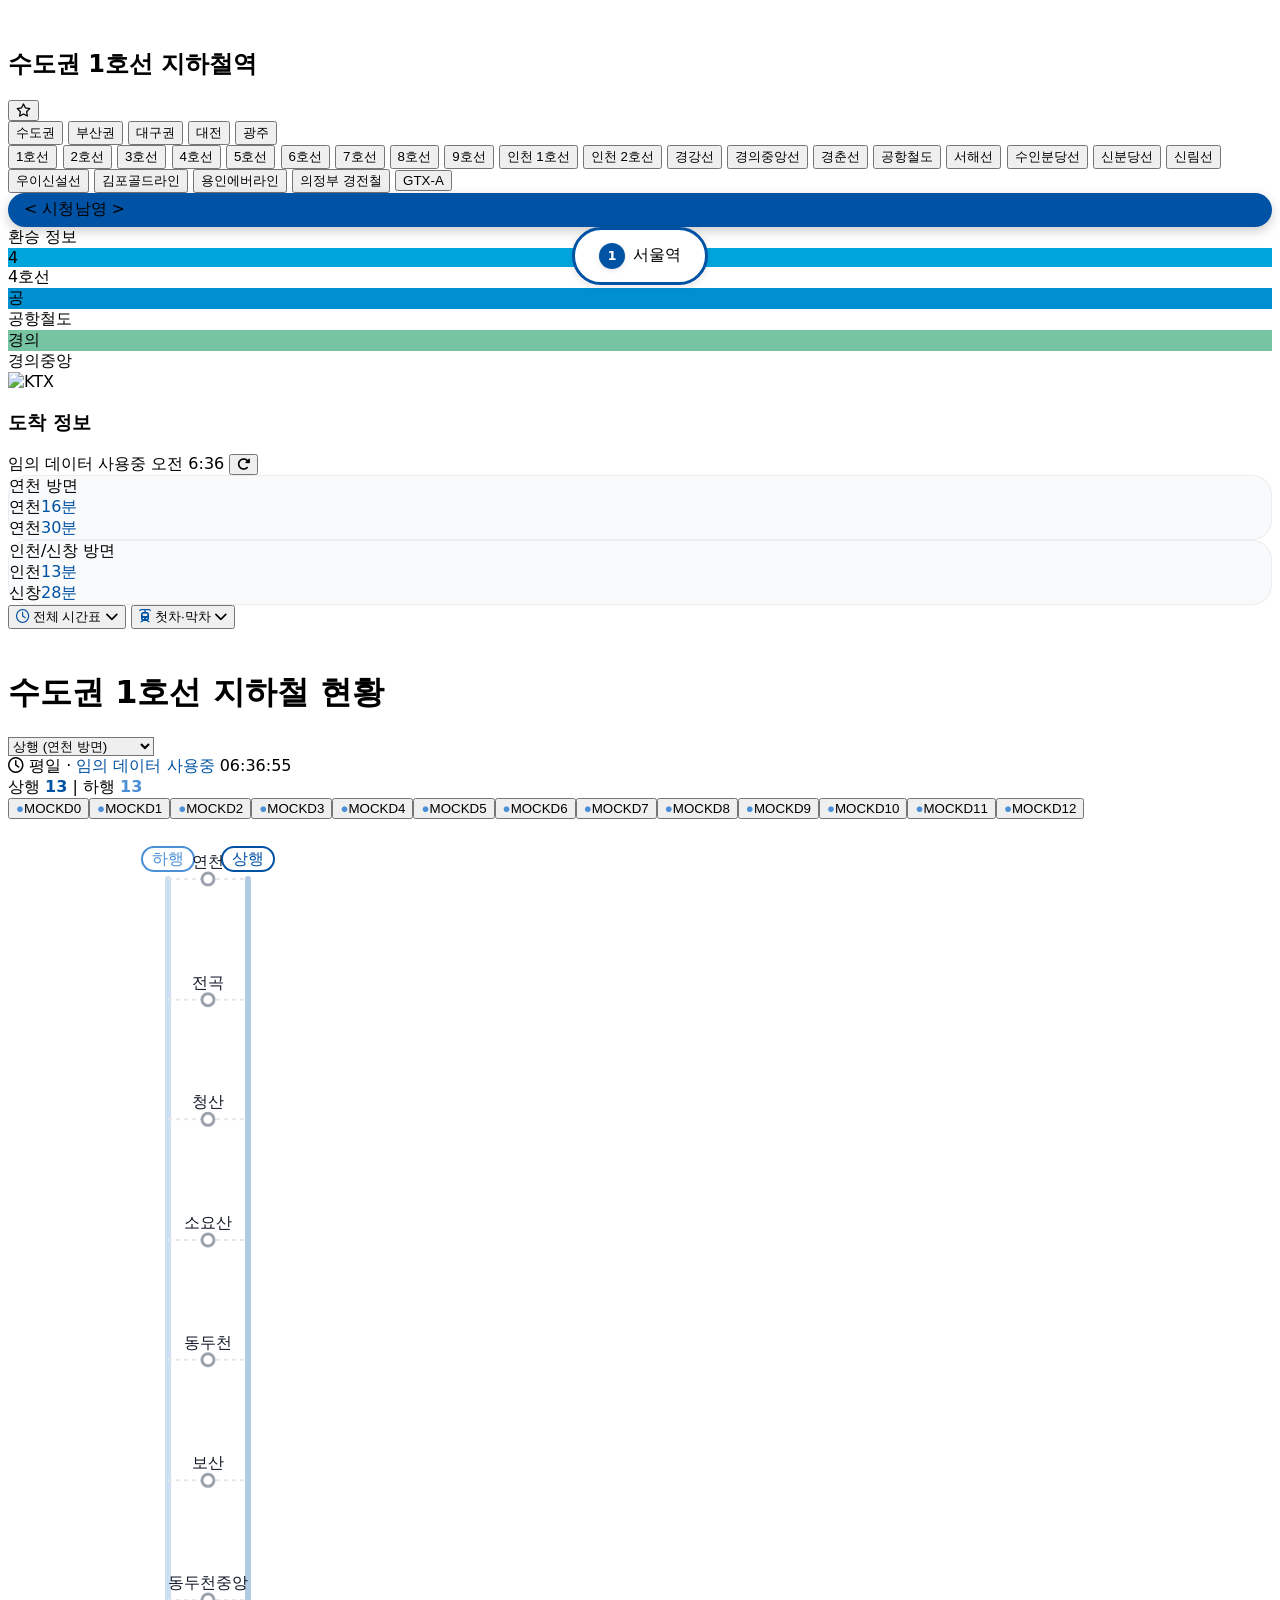
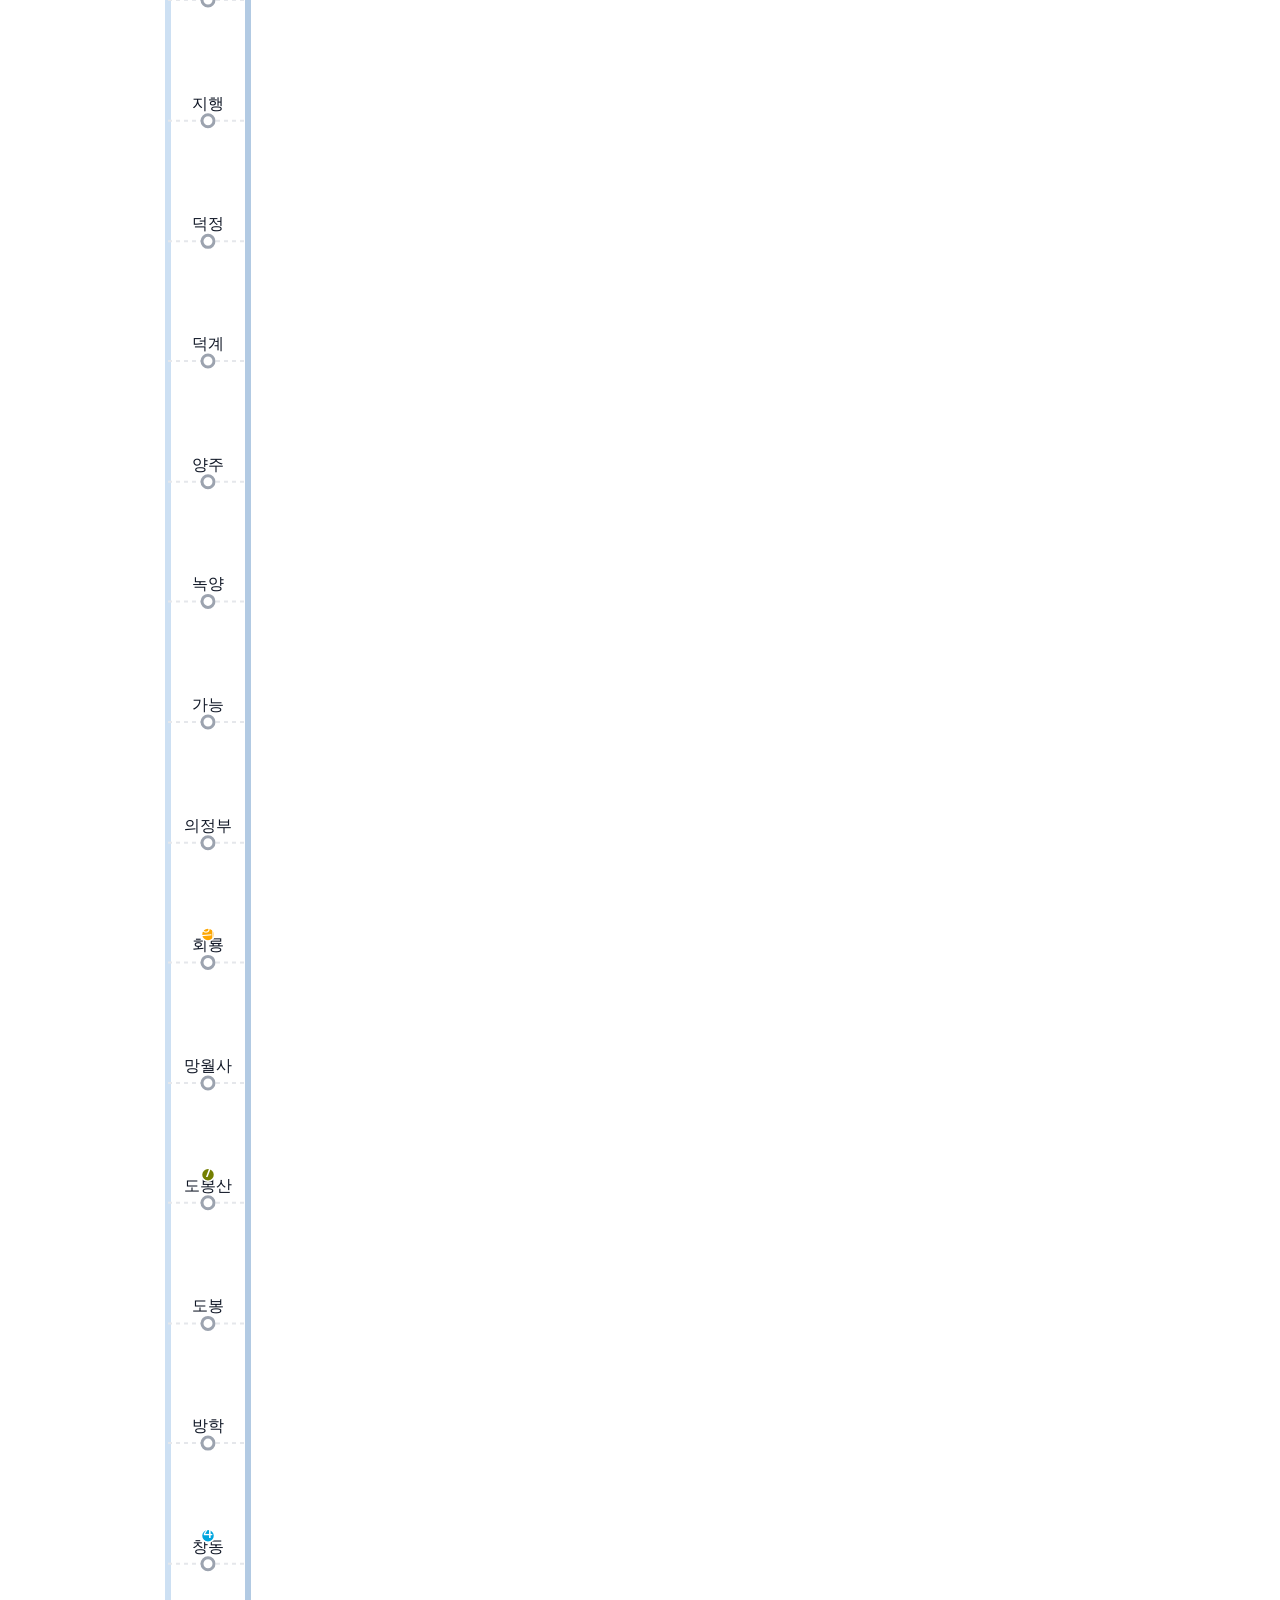
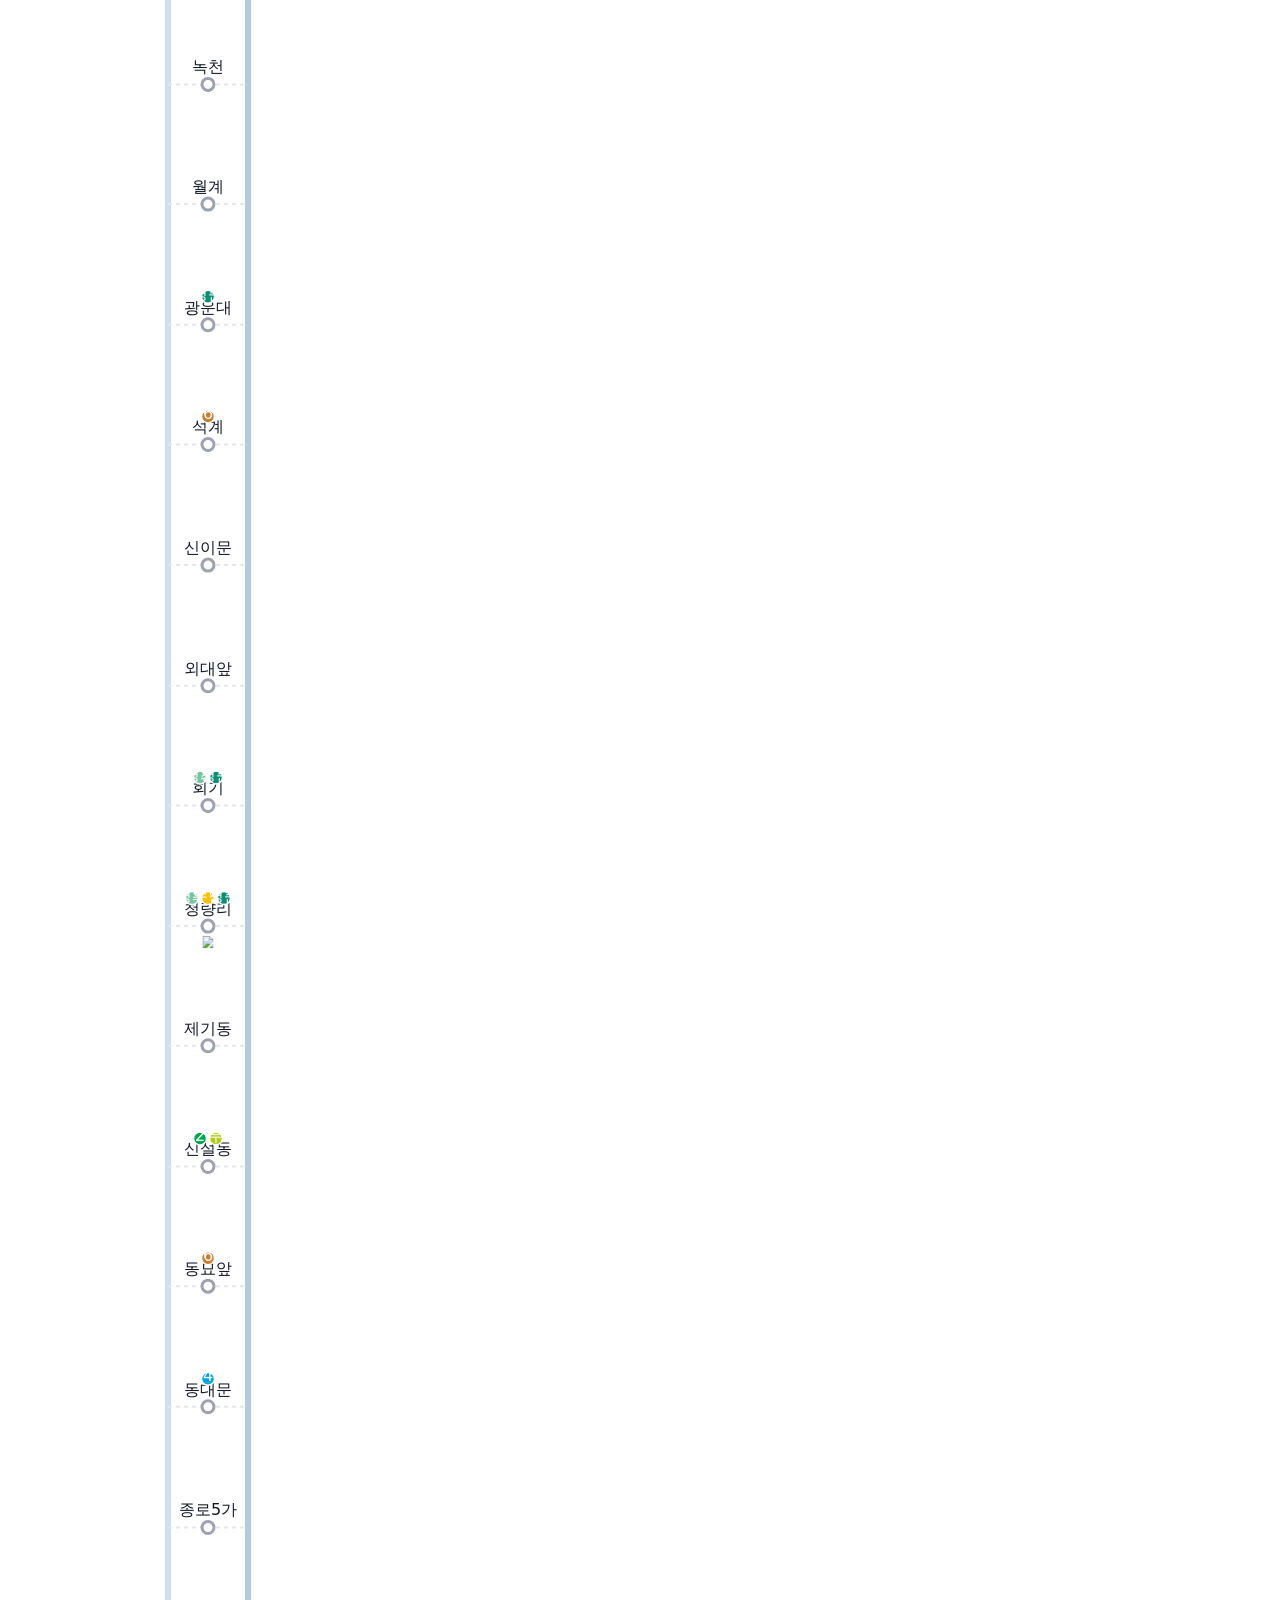
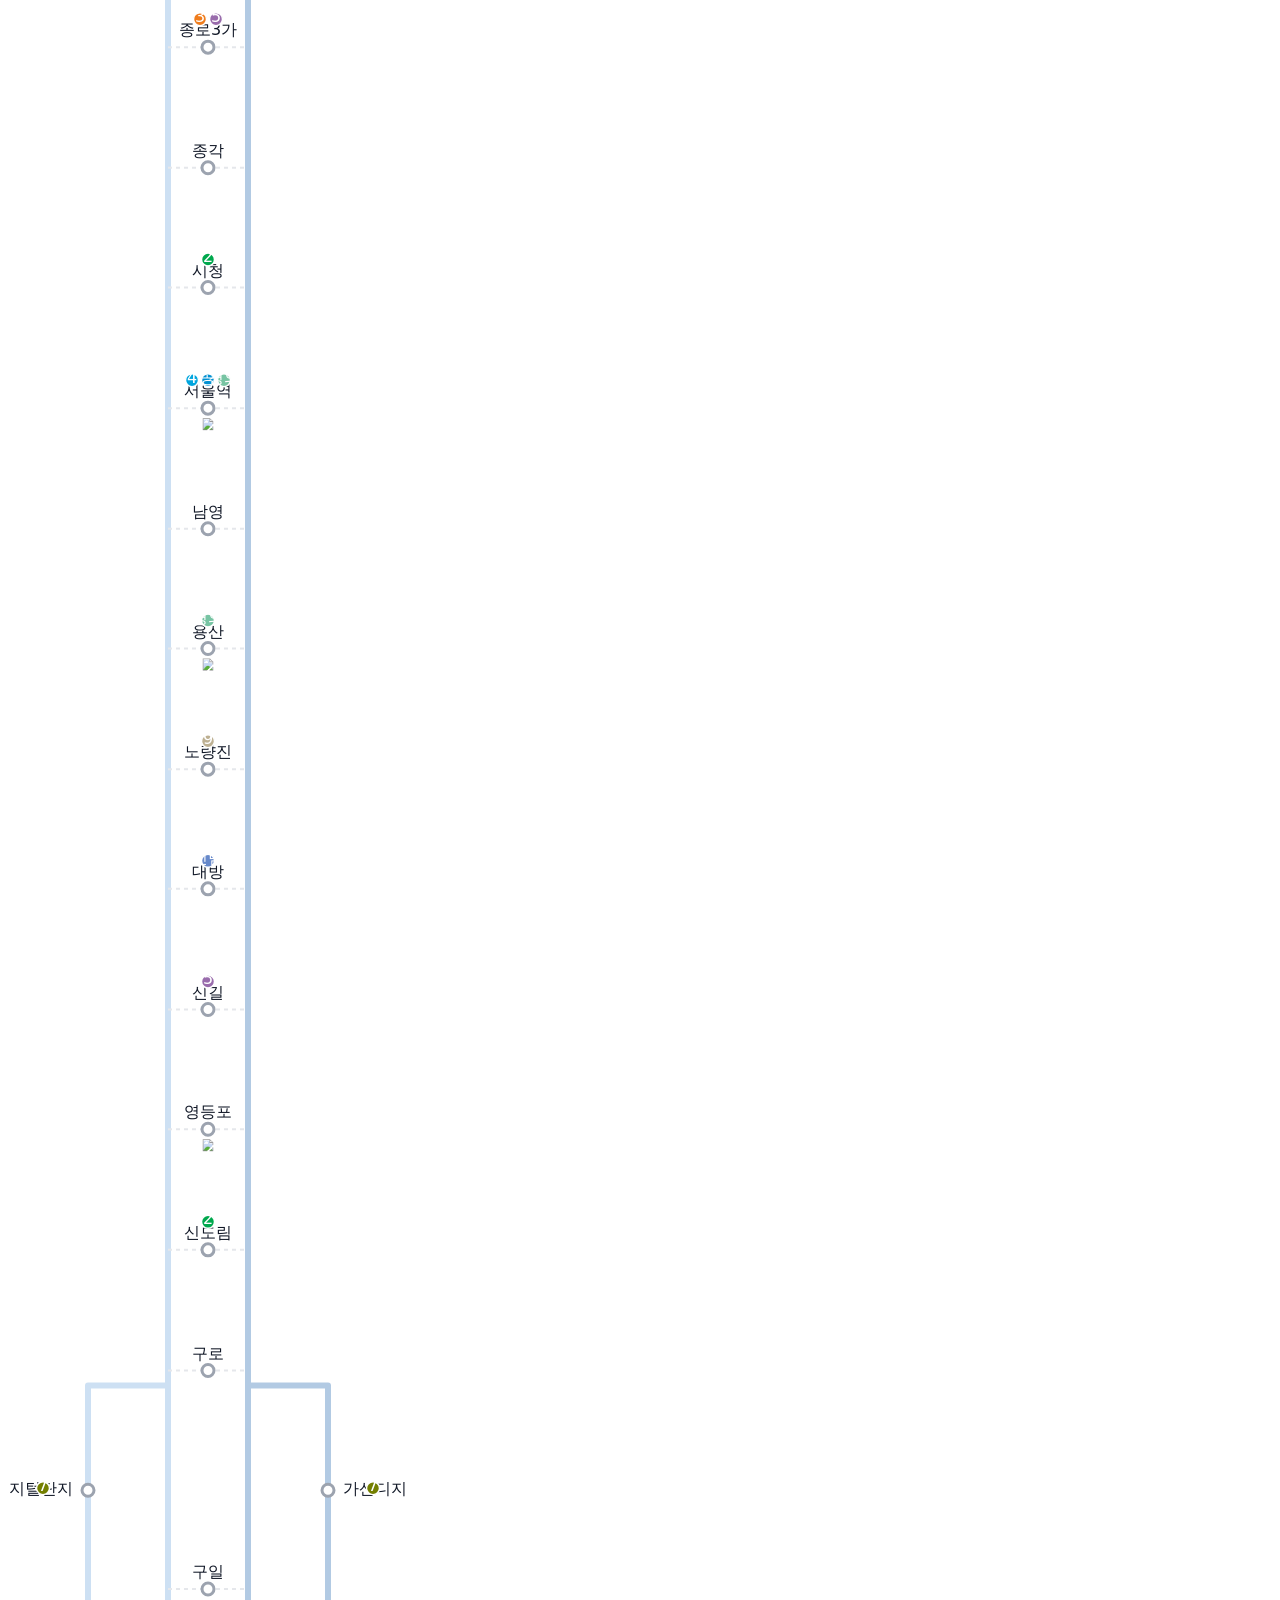
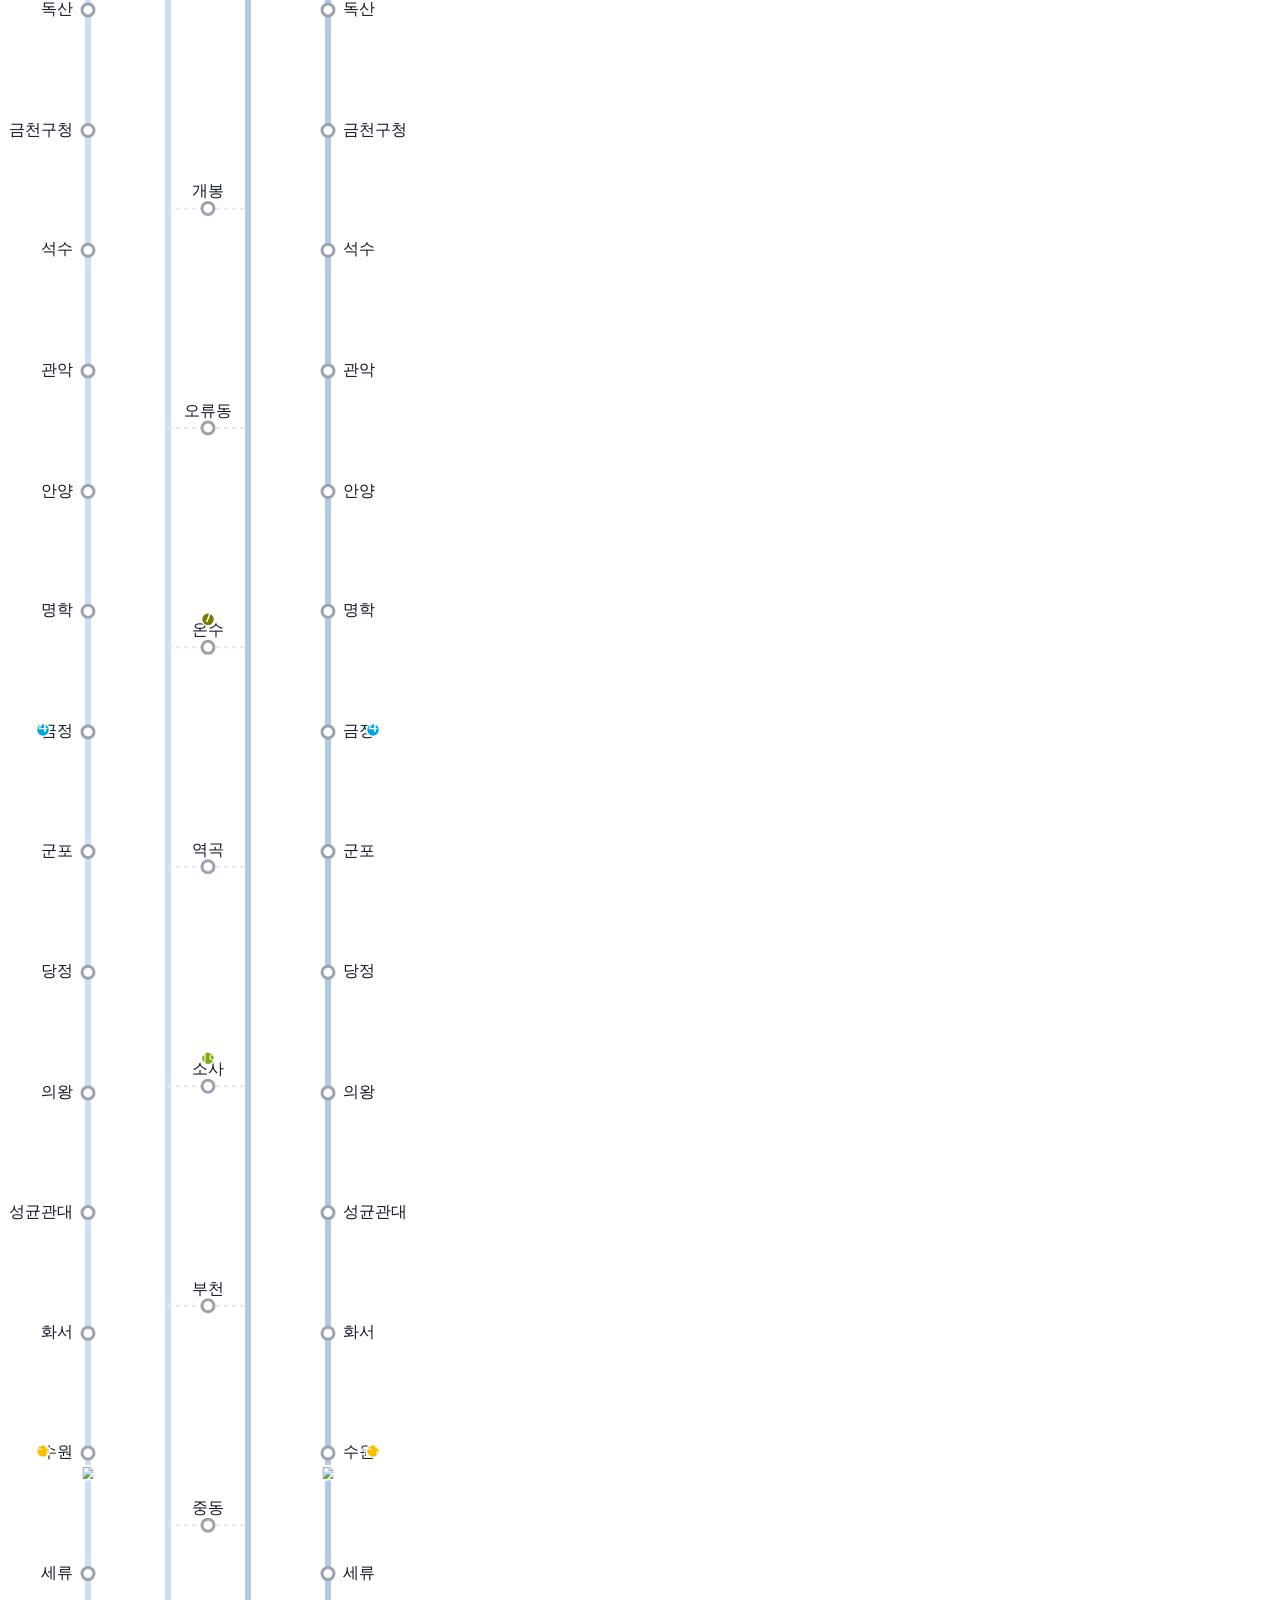
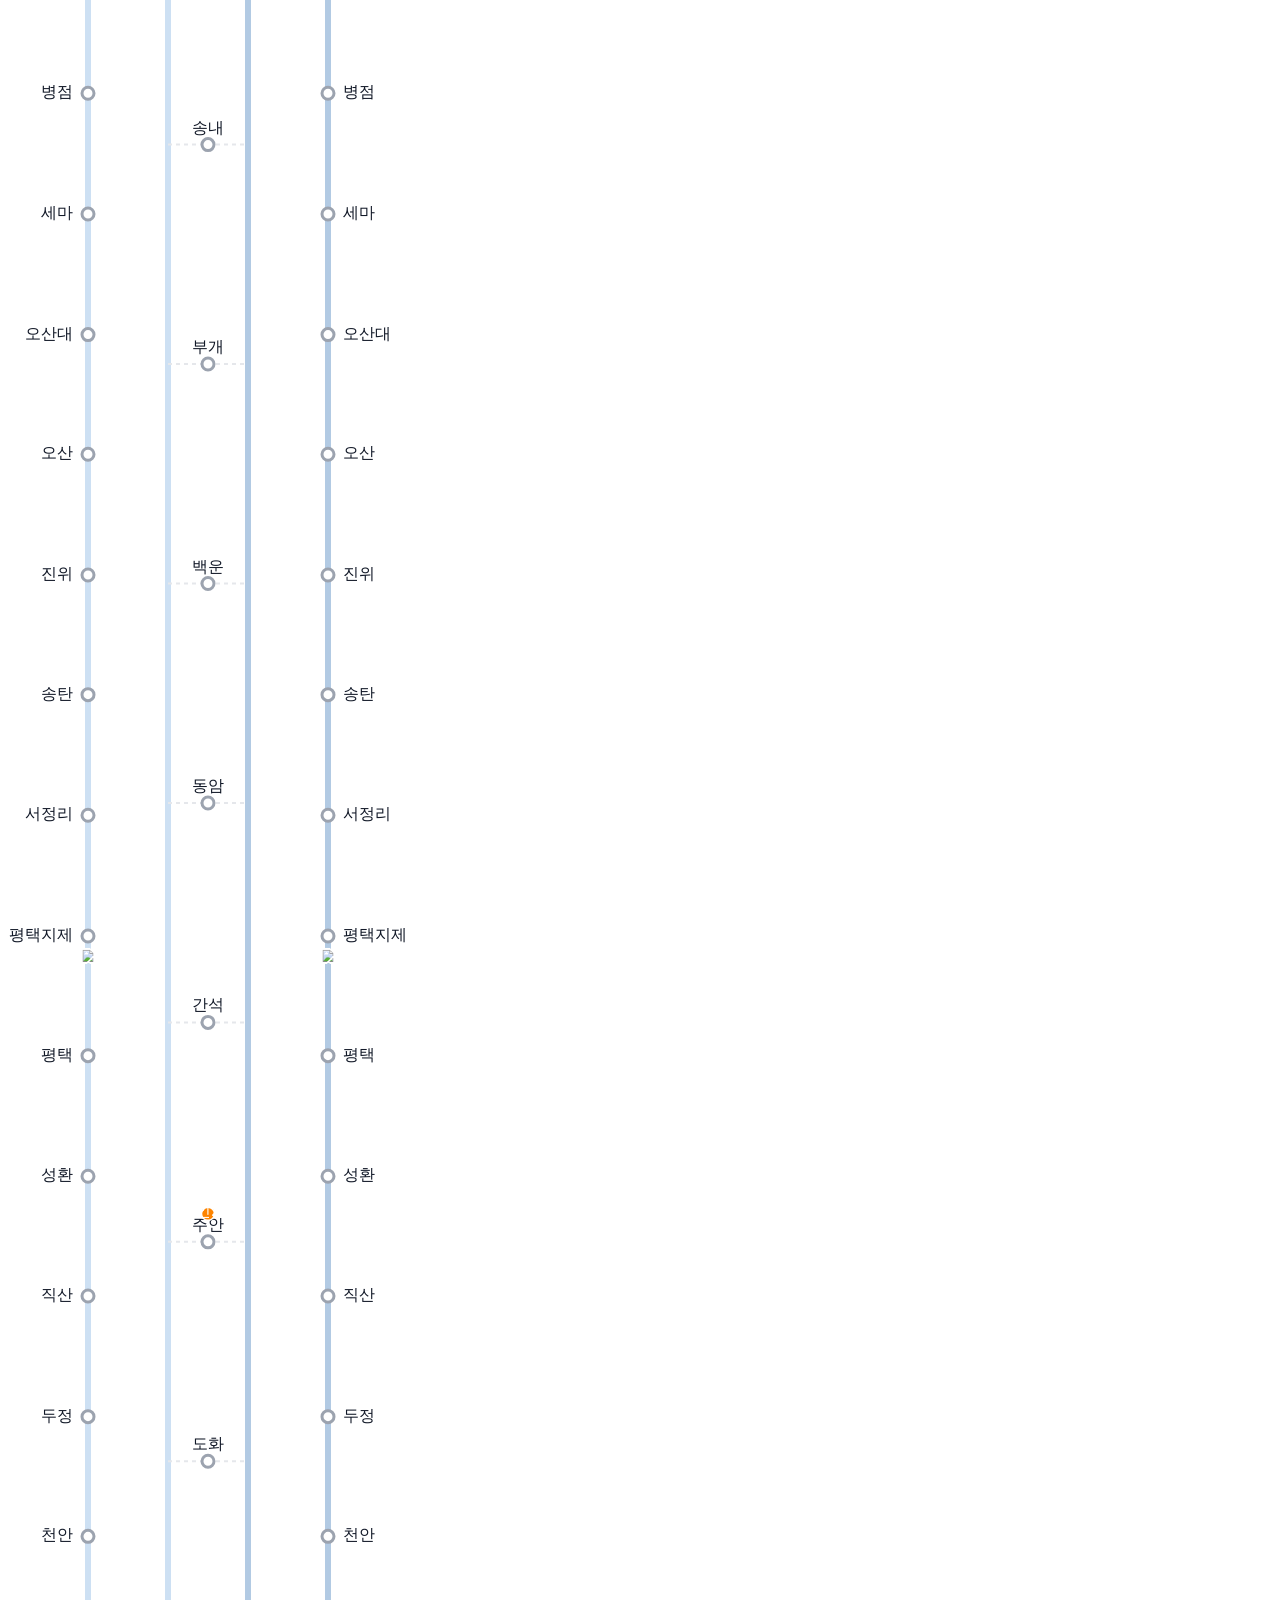
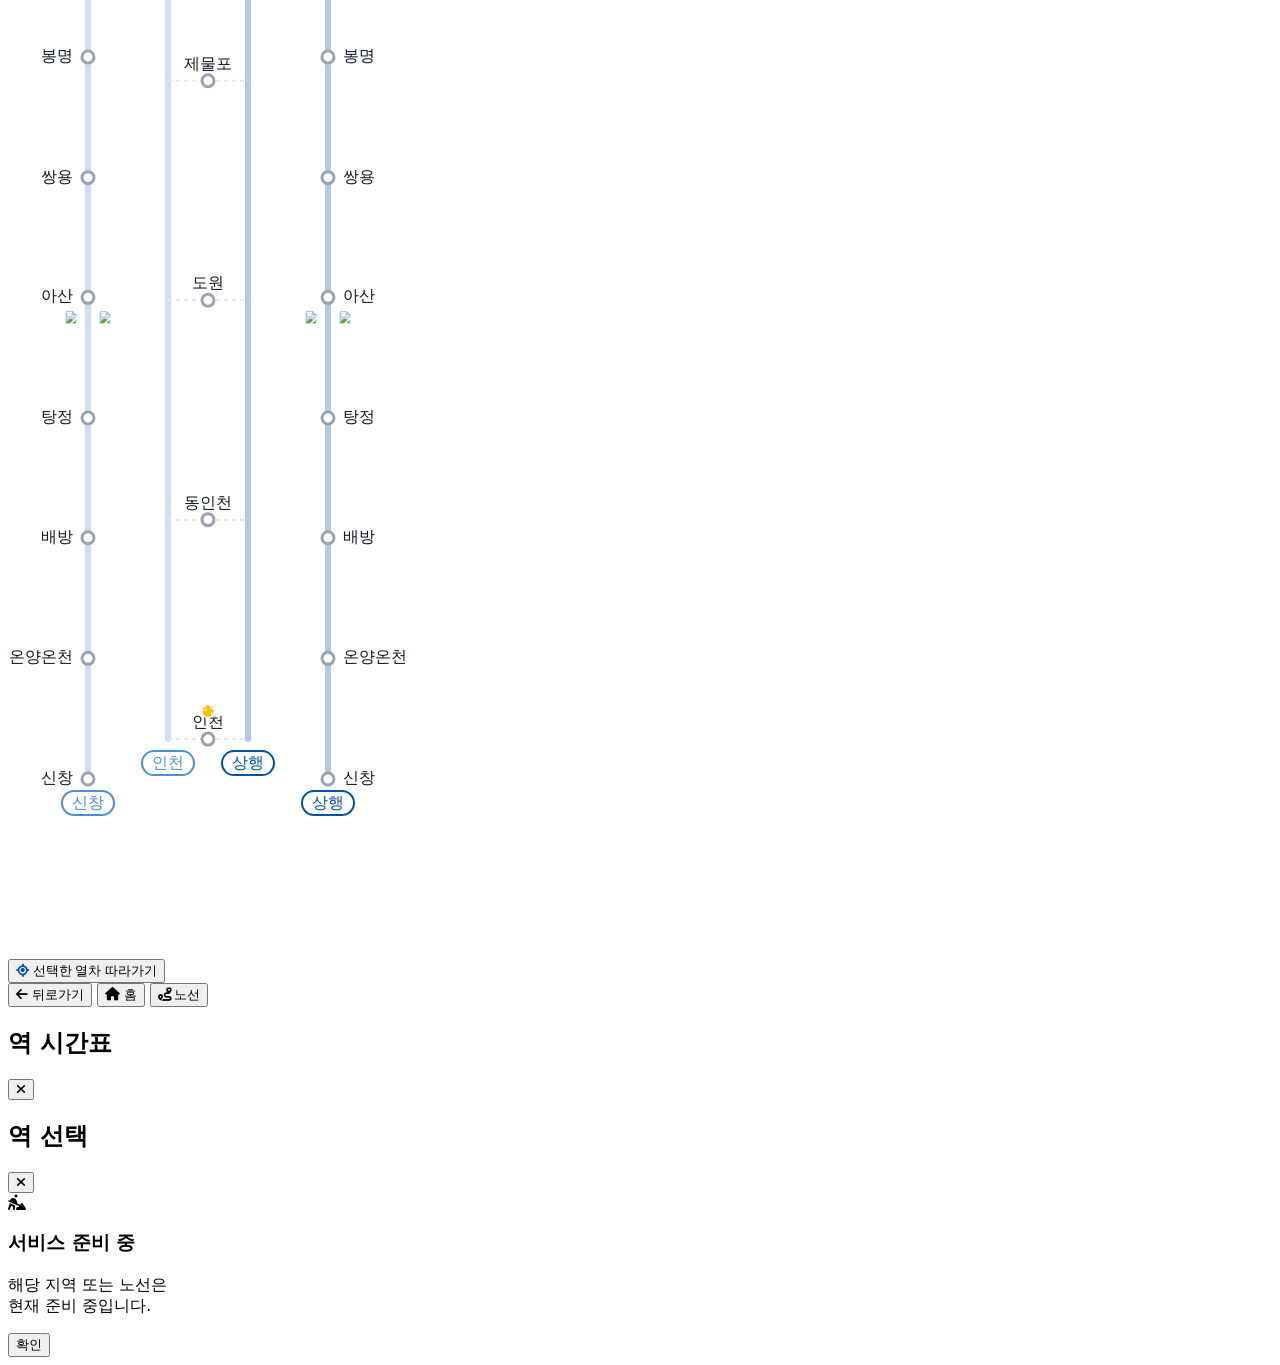
==== commit dc7c5bd0: "Add files via upload" ====
--- a/seoul.html
+++ b/seoul.html
@@ -67,7 +67,7 @@
         /* 이미지 기반 실사 역명판 커스텀 CSS */
         .station-plate-base {
             height: 34px; 
-            background-color: #0052A4; /* 1호선 색상 기본값 */
+            background-color: #0052A4; 
             border-radius: 9999px;
             position: relative;
             display: flex;
@@ -204,7 +204,7 @@
 
                     <div class="grid grid-cols-2 gap-2.5">
                         <div class="list-card p-3.5 flex flex-col min-h-[110px] relative overflow-hidden text-center">
-                            <span id="home-up-dir-label" class="text-[12px] font-bold text-gray-500 mb-2.5">소요산 방면</span>
+                            <span id="home-up-dir-label" class="text-[12px] font-bold text-gray-500 mb-2.5">연천 방면</span>
                             <div id="home-up-info" class="flex-1 flex flex-col justify-center items-center gap-1.5"></div>
                         </div>
                         <div class="list-card p-3.5 flex flex-col min-h-[110px] relative overflow-hidden text-center">
@@ -233,7 +233,7 @@
                 <div class="flex items-center gap-2">
                     <h1 id="line-header-title" class="text-[17px] font-extrabold tracking-tight text-[#111827] drop-shadow-sm">수도권 1호선 지하철 현황</h1>
                     <select id="direction-toggle" class="bg-gray-100 text-gray-700 text-[11px] font-bold px-2 py-1 rounded-md outline-none cursor-pointer border border-black/5 shadow-sm transition-all focus:ring-2 focus:ring-[#0052A4]/50 appearance-none pr-5 relative" style="background-image: url('data:image/svg+xml;charset=US-ASCII,%3Csvg%20xmlns%3D%22http%3A%2F%2Fwww.w3.org%2F2000%2Fsvg%22%20width%3D%2210%22%20height%3D%2210%22%20viewBox%3D%220%200%2024%2024%22%20fill%3D%22none%22%20stroke%3D%22%236B7280%22%20stroke-width%3D%222%22%20stroke-linecap%3D%22round%22%20stroke-linejoin%3D%22round%22%3E%3Cpolyline%20points%3D%226%209%2012%2015%2018%209%22%3E%3C%2Fpolyline%3E%3C%2Fsvg%3E'); background-repeat: no-repeat; background-position: right 4px center;">
-                        <option value="up" class="text-gray-900">상행 (소요산 방면)</option>
+                        <option value="up" class="text-gray-900">상행 (연천 방면)</option>
                         <option value="down" class="text-gray-900">하행 (인천/신창 방면)</option>
                     </select>
                 </div>
@@ -262,29 +262,16 @@
                 <div id="line-view" class="absolute top-0 left-0 w-full transition-opacity duration-500 opacity-0 z-0 pointer-events-none">
                     <svg id="line-svg" viewBox="0 0 400 1300" class="w-full h-[1300px]">
                         <!-- 노선 상단 표시 -->
-                        <g id="svg-down-top">
-                            <rect x="94" y="24" width="52" height="24" rx="12" fill="#FFFFFF" stroke="#5998D6" stroke-width="2" class="transition-colors duration-300" />
-                            <text x="120" y="40.5" text-anchor="middle" fill="#5998D6" class="text-[13px] font-extrabold tracking-widest transition-colors duration-300">하행</text>
-                        </g>
-                        <g id="svg-up-top">
-                            <rect x="254" y="24" width="52" height="24" rx="12" fill="#FFFFFF" stroke="#0052A4" stroke-width="2" class="transition-colors duration-300" />
-                            <text x="280" y="40.5" text-anchor="middle" fill="#0052A4" class="text-[13px] font-extrabold tracking-widest transition-colors duration-300">상행</text>
-                        </g>
-
-                        <path id="line-path-down-bg" d="M 120 60 L 120 1200" fill="none" stroke="#5998D6" stroke-width="6" stroke-linecap="round" opacity="0.3" class="transition-colors duration-300" />
-                        <path id="line-path-up-bg" d="M 280 60 L 280 1200" fill="none" stroke="#0052A4" stroke-width="6" stroke-linecap="round" opacity="0.3" class="transition-colors duration-300" />
-                        <path id="line-path-down" d="M 120 60 L 120 1200" fill="none" stroke="transparent" stroke-width="8" />
-                        <path id="line-path-up" d="M 280 60 L 280 1200" fill="none" stroke="transparent" stroke-width="8" />
+                        <g id="svg-down-top"></g>
+                        <g id="svg-up-top"></g>
+
+                        <!-- 동적으로 궤도와 배경이 추가됨 -->
+                        <path id="line-path-down-bg" fill="none" stroke="#5998D6" stroke-width="6" stroke-linecap="round" stroke-linejoin="round" opacity="0.3" class="transition-colors duration-300" />
+                        <path id="line-path-up-bg" fill="none" stroke="#0052A4" stroke-width="6" stroke-linecap="round" stroke-linejoin="round" opacity="0.3" class="transition-colors duration-300" />
                         
                         <!-- 노선 하단 표시 -->
-                        <g id="svg-down-bottom" transform="translate(0,0)" class="transition-transform duration-300">
-                            <rect x="94" y="1219" width="52" height="24" rx="12" fill="#FFFFFF" stroke="#5998D6" stroke-width="2" class="transition-colors duration-300" />
-                            <text x="120" y="1235.5" text-anchor="middle" fill="#5998D6" class="text-[13px] font-extrabold tracking-widest transition-colors duration-300">하행</text>
-                        </g>
-                        <g id="svg-up-bottom" transform="translate(0,0)" class="transition-transform duration-300">
-                            <rect x="254" y="1219" width="52" height="24" rx="12" fill="#FFFFFF" stroke="#0052A4" stroke-width="2" class="transition-colors duration-300" />
-                            <text x="280" y="1235.5" text-anchor="middle" fill="#0052A4" class="text-[13px] font-extrabold tracking-widest transition-colors duration-300">상행</text>
-                        </g>
+                        <g id="svg-down-bottom"></g>
+                        <g id="svg-up-bottom"></g>
 
                         <g id="line-stations"></g>
                         <g id="line-trains-down"></g>
@@ -377,39 +364,117 @@
         let DOWN_COLOR = "#4B90D6";
         const STOP_DURATION = 25; 
 
-        // 샘플: 수도권 1호선, 2호선 주요 역
-        const STATIONS_ALL = {
+        // var 사용 (재할당으로 인한 환경 문법 에러 방지)
+        var STATIONS_ALL = {
             'seoul_line1': {
-                "청량리": { progress: 0.00, ktx: true, transfer: [{name: '경의', color: '#77C4A3'}, {name: '수인', color: '#FABE00'}] },
-                "제기동": { progress: 0.10 },
-                "신설동": { progress: 0.20, transfer: [{name: '2', color: '#00A84D'}, {name: '우', color: '#B0CE18'}] },
-                "동묘앞": { progress: 0.30, transfer: [{name: '6', color: '#CD7C2F'}] },
-                "동대문": { progress: 0.40, transfer: [{name: '4', color: '#00A5DE'}] },
-                "종로5가": { progress: 0.50 },
-                "종로3가": { progress: 0.60, transfer: [{name: '3', color: '#EF7C1C'}, {name: '5', color: '#996CAC'}] },
-                "종각": { progress: 0.70 },
-                "시청": { progress: 0.80, transfer: [{name: '2', color: '#00A84D'}] },
-                "서울역": { progress: 0.90, ktx: true, transfer: [{name: '4', color: '#00A5DE'}, {name: '공', color: '#0090D2'}, {name: '경의', color: '#77C4A3'}] },
-                "남영": { progress: 1.00 }
-            },
-            'seoul_line2': {
-                "시청": { progress: 0.00, transfer: [{name: '1', color: '#0052A4'}] },
-                "을지로입구": { progress: 0.08 },
-                "을지로3가": { progress: 0.16, transfer: [{name: '3', color: '#EF7C1C'}] },
-                "을지로4가": { progress: 0.25, transfer: [{name: '5', color: '#996CAC'}] },
-                "동대문역사문화공원": { progress: 0.33, transfer: [{name: '4', color: '#00A5DE'}, {name: '5', color: '#996CAC'}] },
-                "신당": { progress: 0.41, transfer: [{name: '6', color: '#CD7C2F'}] },
-                "상왕십리": { progress: 0.50 },
-                "왕십리": { progress: 0.58, ktx: true, transfer: [{name: '5', color: '#996CAC'}, {name: '수인', color: '#FABE00'}, {name: '경의', color: '#77C4A3'}] },
-                "한양대": { progress: 0.66 },
-                "뚝섬": { progress: 0.75 },
-                "성수": { progress: 0.83 },
-                "건대입구": { progress: 0.91, transfer: [{name: '7', color: '#747F00'}] },
-                "구의": { progress: 1.00 }
-            }
-        };
-
-        const KOR_HOLIDAYS = [
+                // 1호선 메인 (연천 ~ 구로)
+                "연천": { progress: 0.0000, branch: 'main' },
+                "전곡": { progress: 0.0127, branch: 'main' },
+                "청산": { progress: 0.0253, branch: 'main' },
+                "소요산": { progress: 0.0380, branch: 'main' },
+                "동두천": { progress: 0.0506, branch: 'main' },
+                "보산": { progress: 0.0633, branch: 'main' },
+                "동두천중앙": { progress: 0.0759, branch: 'main' },
+                "지행": { progress: 0.0886, branch: 'main' },
+                "덕정": { progress: 0.1013, branch: 'main' },
+                "덕계": { progress: 0.1139, branch: 'main' },
+                "양주": { progress: 0.1266, branch: 'main' },
+                "녹양": { progress: 0.1392, branch: 'main' },
+                "가능": { progress: 0.1519, branch: 'main' },
+                "의정부": { progress: 0.1646, branch: 'main' },
+                "회룡": { progress: 0.1772, branch: 'main', transfer: [{name: '의', color: '#FDA600'}] },
+                "망월사": { progress: 0.1899, branch: 'main' },
+                "도봉산": { progress: 0.2025, branch: 'main', transfer: [{name: '7', color: '#747F00'}] },
+                "도봉": { progress: 0.2152, branch: 'main' },
+                "방학": { progress: 0.2278, branch: 'main' },
+                "창동": { progress: 0.2405, branch: 'main', transfer: [{name: '4', color: '#00A5DE'}] },
+                "녹천": { progress: 0.2532, branch: 'main' },
+                "월계": { progress: 0.2658, branch: 'main' },
+                "광운대": { progress: 0.2785, branch: 'main', transfer: [{name: '경춘', color: '#0C8E72'}] },
+                "석계": { progress: 0.2911, branch: 'main', transfer: [{name: '6', color: '#CD7C2F'}] },
+                "신이문": { progress: 0.3038, branch: 'main' },
+                "외대앞": { progress: 0.3165, branch: 'main' },
+                "회기": { progress: 0.3291, branch: 'main', transfer: [{name: '경의', color: '#77C4A3'}, {name: '경춘', color: '#0C8E72'}] },
+                "청량리": { progress: 0.3418, branch: 'main', ktx: true, transfer: [{name: '경의', color: '#77C4A3'}, {name: '수인', color: '#FABE00'}, {name: '경춘', color: '#0C8E72'}] },
+                "제기동": { progress: 0.3544, branch: 'main' },
+                "신설동": { progress: 0.3671, branch: 'main', transfer: [{name: '2', color: '#00A84D'}, {name: '우', color: '#B0CE18'}] },
+                "동묘앞": { progress: 0.3797, branch: 'main', transfer: [{name: '6', color: '#CD7C2F'}] },
+                "동대문": { progress: 0.3924, branch: 'main', transfer: [{name: '4', color: '#00A5DE'}] },
+                "종로5가": { progress: 0.4051, branch: 'main' },
+                "종로3가": { progress: 0.4177, branch: 'main', transfer: [{name: '3', color: '#EF7C1C'}, {name: '5', color: '#996CAC'}] },
+                "종각": { progress: 0.4304, branch: 'main' },
+                "시청": { progress: 0.4430, branch: 'main', transfer: [{name: '2', color: '#00A84D'}] },
+                "서울역": { progress: 0.4557, branch: 'main', ktx: true, transfer: [{name: '4', color: '#00A5DE'}, {name: '공', color: '#0090D2'}, {name: '경의', color: '#77C4A3'}] },
+                "남영": { progress: 0.4684, branch: 'main' },
+                "용산": { progress: 0.4810, branch: 'main', ktx: true, transfer: [{name: '경의', color: '#77C4A3'}] },
+                "노량진": { progress: 0.4937, branch: 'main', transfer: [{name: '9', color: '#BDB092'}] },
+                "대방": { progress: 0.5063, branch: 'main', transfer: [{name: '신림', color: '#6789CA'}] },
+                "신길": { progress: 0.5190, branch: 'main', transfer: [{name: '5', color: '#996CAC'}] },
+                "영등포": { progress: 0.5316, branch: 'main', ktx: true },
+                "신도림": { progress: 0.5443, branch: 'main', transfer: [{name: '2', color: '#00A84D'}] },
+                "구로": { progress: 0.5570, branch: 'main' },
+
+                // 1호선 인천 지선 (구일 ~ 인천) -> 직진 (main 취급)
+                "구일": { progress: 0.5800, branch: 'incheon' },
+                "개봉": { progress: 0.6031, branch: 'incheon' },
+                "오류동": { progress: 0.6262, branch: 'incheon' },
+                "온수": { progress: 0.6493, branch: 'incheon', transfer: [{name: '7', color: '#747F00'}] },
+                "역곡": { progress: 0.6724, branch: 'incheon' },
+                "소사": { progress: 0.6955, branch: 'incheon', transfer: [{name: '서해', color: '#81A914'}] },
+                "부천": { progress: 0.7186, branch: 'incheon' },
+                "중동": { progress: 0.7417, branch: 'incheon' },
+                "송내": { progress: 0.7648, branch: 'incheon' },
+                "부개": { progress: 0.7879, branch: 'incheon' },
+                "백운": { progress: 0.8110, branch: 'incheon' },
+                "동암": { progress: 0.8341, branch: 'incheon' },
+                "간석": { progress: 0.8572, branch: 'incheon' },
+                "주안": { progress: 0.8803, branch: 'incheon', transfer: [{name: '인2', color: '#FD8400'}] },
+                "도화": { progress: 0.9034, branch: 'incheon' },
+                "제물포": { progress: 0.9265, branch: 'incheon' },
+                "도원": { progress: 0.9496, branch: 'incheon' },
+                "동인천": { progress: 0.9727, branch: 'incheon' },
+                "인천": { progress: 0.9958, branch: 'incheon', transfer: [{name: '수인', color: '#FABE00'}] },
+
+                // 1호선 경부/장항선 지선 (가산디지털단지 ~ 신창) -> 좌/우 양갈래 분기
+                "가산디지털단지": { progress: 0.5696, branch: 'sinchang', transfer: [{name: '7', color: '#747F00'}] },
+                "독산": { progress: 0.5822, branch: 'sinchang' },
+                "금천구청": { progress: 0.5949, branch: 'sinchang' },
+                "석수": { progress: 0.6075, branch: 'sinchang' },
+                "관악": { progress: 0.6202, branch: 'sinchang' },
+                "안양": { progress: 0.6329, branch: 'sinchang' },
+                "명학": { progress: 0.6455, branch: 'sinchang' },
+                "금정": { progress: 0.6582, branch: 'sinchang', transfer: [{name: '4', color: '#00A5DE'}] },
+                "군포": { progress: 0.6708, branch: 'sinchang' },
+                "당정": { progress: 0.6835, branch: 'sinchang' },
+                "의왕": { progress: 0.6962, branch: 'sinchang' },
+                "성균관대": { progress: 0.7088, branch: 'sinchang' },
+                "화서": { progress: 0.7215, branch: 'sinchang' },
+                "수원": { progress: 0.7341, branch: 'sinchang', ktx: true, transfer: [{name: '수인', color: '#FABE00'}] },
+                "세류": { progress: 0.7468, branch: 'sinchang' },
+                "병점": { progress: 0.7594, branch: 'sinchang' },
+                "세마": { progress: 0.7721, branch: 'sinchang' },
+                "오산대": { progress: 0.7848, branch: 'sinchang' },
+                "오산": { progress: 0.7974, branch: 'sinchang' },
+                "진위": { progress: 0.8101, branch: 'sinchang' },
+                "송탄": { progress: 0.8227, branch: 'sinchang' },
+                "서정리": { progress: 0.8354, branch: 'sinchang' },
+                "평택지제": { progress: 0.8481, branch: 'sinchang', srt: true },
+                "평택": { progress: 0.8607, branch: 'sinchang' },
+                "성환": { progress: 0.8734, branch: 'sinchang' },
+                "직산": { progress: 0.8860, branch: 'sinchang' },
+                "두정": { progress: 0.8987, branch: 'sinchang' },
+                "천안": { progress: 0.9113, branch: 'sinchang' },
+                "봉명": { progress: 0.9240, branch: 'sinchang' },
+                "쌍용": { progress: 0.9367, branch: 'sinchang' },
+                "아산": { progress: 0.9493, branch: 'sinchang', ktx: true, srt: true },
+                "탕정": { progress: 0.9620, branch: 'sinchang' },
+                "배방": { progress: 0.9746, branch: 'sinchang' },
+                "온양온천": { progress: 0.9873, branch: 'sinchang' },
+                "신창": { progress: 1.0000, branch: 'sinchang' }
+            }
+        };
+
+        var KOR_HOLIDAYS = [
             "2025-01-01", "2025-01-28", "2025-01-29", "2025-01-30", "2025-03-03",
             "2025-05-05", "2025-05-06", "2025-06-06", "2025-08-15", "2025-10-03",
             "2025-10-06", "2025-10-07", "2025-10-09", "2025-12-25",
@@ -418,8 +483,7 @@
             "2026-09-25", "2026-09-26", "2026-10-03", "2026-10-09", "2026-12-25"
         ];
 
-        // 준비될 csv 파일명 매핑
-        const FILE_URLS = {
+        var FILE_URLS = {
             'seoul_line1': {
                 weekday_up: 'seoul_line1_up.csv',
                 weekday_down: 'seoul_line1_down.csv',
@@ -427,14 +491,6 @@
                 saturday_down: 'seoul_line1_sat_down.csv',
                 holiday_up: 'seoul_line1_hol_up.csv',
                 holiday_down: 'seoul_line1_hol_down.csv'
-            },
-            'seoul_line2': {
-                weekday_up: 'seoul_line2_up.csv',
-                weekday_down: 'seoul_line2_down.csv',
-                saturday_up: 'seoul_line2_sat_up.csv',
-                saturday_down: 'seoul_line2_sat_down.csv',
-                holiday_up: 'seoul_line2_hol_up.csv',
-                holiday_down: 'seoul_line2_hol_down.csv'
             }
         };
 
@@ -453,7 +509,7 @@
         let parsedTrainsDown = [];
         let parsedTrains = [];
 
-        const dom = {
+        var dom = {
             mainHeader: document.getElementById('main-header'),
             homeScreen: document.getElementById('home-screen'),
             clock: document.getElementById('clock-display'),
@@ -494,7 +550,7 @@
             lineHeaderTitle: document.getElementById('line-header-title')
         };
 
-        const getDayType = (dateObj) => {
+        var getDayType = (dateObj) => {
             const day = dateObj.getDay();
             const yyyy = dateObj.getFullYear();
             const mm = String(dateObj.getMonth() + 1).padStart(2, '0');
@@ -535,19 +591,44 @@
             const baseSec = h * 3600 + now.getMinutes() * 60 + now.getSeconds();
             const trainList = [];
             const stationNames = Object.keys(STATIONS);
-            const orderedStations = direction === 'up' ? [...stationNames].reverse() : stationNames;
-            for (let i = -5; i <= 5; i++) {
-                const train = { id: `MOCK${direction === 'up' ? 'U' : 'D'}${i + 5}`, schedule: [] };
-                const startSec = baseSec + (i * 1800) - 2000; 
-                orderedStations.forEach((st) => {
-                    const firstProg = STATIONS[orderedStations[0]].progress;
-                    const myProg = STATIONS[st].progress;
-                    const progDiff = Math.abs(myProg - firstProg);
-                    const stSec = startSec + Math.floor(progDiff * 3600); 
-                    train.schedule.push({ name: st, time: secondsToTime(stSec), sec: stSec, progress: myProg });
-                });
-                train.schedule.sort((a,b) => a.sec - b.sec);
-                trainList.push(train);
+            
+            if (currentLineId === 'seoul_line1') {
+                const trunk = stationNames.filter(s => !STATIONS[s].branch || STATIONS[s].branch === 'main');
+                const incheonBranch = stationNames.filter(s => STATIONS[s].branch === 'incheon');
+                const sinchangBranch = stationNames.filter(s => STATIONS[s].branch === 'sinchang');
+                
+                // 가짜 데이터 생성 시 인천행과 신창행을 교대로 생성
+                for (let i = -10; i <= 10; i++) {
+                    const isSinchang = i % 2 === 0;
+                    const route = isSinchang ? [...trunk, ...sinchangBranch] : [...trunk, ...incheonBranch];
+                    const ordered = direction === 'up' ? [...route].reverse() : route;
+                    const train = { id: `MOCK${direction === 'up' ? 'U' : 'D'}${i + 10}`, schedule: [] };
+                    const startSec = baseSec + (i * 900) - 2000; 
+                    ordered.forEach((st) => {
+                        const firstProg = STATIONS[ordered[0]].progress;
+                        const myProg = STATIONS[st].progress;
+                        const progDiff = Math.abs(myProg - firstProg);
+                        const stSec = startSec + Math.floor(progDiff * 12000); 
+                        train.schedule.push({ name: st, time: secondsToTime(stSec), sec: stSec, progress: myProg });
+                    });
+                    train.schedule.sort((a,b) => a.sec - b.sec);
+                    trainList.push(train);
+                }
+            } else {
+                const orderedStations = direction === 'up' ? [...stationNames].reverse() : stationNames;
+                for (let i = -5; i <= 5; i++) {
+                    const train = { id: `MOCK${direction === 'up' ? 'U' : 'D'}${i + 5}`, schedule: [] };
+                    const startSec = baseSec + (i * 1800) - 2000; 
+                    orderedStations.forEach((st) => {
+                        const firstProg = STATIONS[orderedStations[0]].progress;
+                        const myProg = STATIONS[st].progress;
+                        const progDiff = Math.abs(myProg - firstProg);
+                        const stSec = startSec + Math.floor(progDiff * 3600); 
+                        train.schedule.push({ name: st, time: secondsToTime(stSec), sec: stSec, progress: myProg });
+                    });
+                    train.schedule.sort((a,b) => a.sec - b.sec);
+                    trainList.push(train);
+                }
             }
             return trainList;
         }
@@ -598,7 +679,6 @@
 
             const headers = splitCsvRow(lines[0]);
             
-            // 기존에 작성했던 csv 파싱 로직을 그대로 사용 (향후 수도권 데이터 추가시 확장)
             let trainIds = headers.slice(1);
             if (headers[0].includes('시발역') && lines.length > 2) {
                 const thirdRow = splitCsvRow(lines[2]);
@@ -632,8 +712,8 @@
             const statusDisplay = document.getElementById('data-status-display');
             const statusHome = document.getElementById('data-status-home');
 
-            let targetUpUrl = FILE_URLS[currentLineId][currentDayType + '_up'];
-            let targetDownUrl = FILE_URLS[currentLineId][currentDayType + '_down'];
+            let targetUpUrl = FILE_URLS[currentLineId] ? FILE_URLS[currentLineId][currentDayType + '_up'] : null;
+            let targetDownUrl = FILE_URLS[currentLineId] ? FILE_URLS[currentLineId][currentDayType + '_down'] : null;
 
             try {
                 const [upText, downText] = await Promise.all([safeFetch(targetUpUrl), safeFetch(targetDownUrl)]);
@@ -658,38 +738,24 @@
             currentLineId = lineId;
             modalDayType = null;
             
-            // 수도권 노선 색상 매핑
-            THEME_COLOR = currentLineId === 'seoul_line1' ? '#0052A4' : (currentLineId === 'seoul_line2' ? '#00A84D' : '#0052A4');
-            DOWN_COLOR = currentLineId === 'seoul_line1' ? '#4B90D6' : (currentLineId === 'seoul_line2' ? '#4DC685' : '#4B90D6');
+            THEME_COLOR = currentLineId === 'seoul_line1' ? '#0052A4' : '#0052A4';
+            DOWN_COLOR = currentLineId === 'seoul_line1' ? '#4B90D6' : '#4B90D6';
             STATIONS = STATIONS_ALL[lineId];
 
             const btn1 = document.getElementById('btn-line-seoul1');
-            const btn2 = document.getElementById('btn-line-seoul2');
 
             if (lineId === 'seoul_line1') {
-                btn1.className = `px-3 py-1 rounded-full text-[11px] font-bold bg-[${THEME_COLOR}] text-white shadow-[0_2px_8px_rgba(0,82,164,0.3)] shrink-0 border border-[${THEME_COLOR}] transition-all`;
-                if(btn2) btn2.className = 'px-3 py-1 rounded-full text-[11px] font-bold bg-gray-100 text-gray-500 shrink-0 border border-black/5 cursor-pointer hover:bg-gray-200 transition-all';
+                if(btn1) btn1.className = `px-3 py-1 rounded-full text-[11px] font-bold bg-[${THEME_COLOR}] text-white shadow-[0_2px_8px_rgba(0,82,164,0.3)] shrink-0 border border-[${THEME_COLOR}] transition-all`;
                 if (!STATIONS[homeSelectedStation]) homeSelectedStation = '서울역';
                 document.querySelector('#home-screen h2').textContent = '수도권 1호선 지하철역';
                 dom.lineHeaderTitle.textContent = '수도권 1호선 지하철 현황';
-                dom.directionToggle.innerHTML = '<option value="up" class="text-gray-900">상행 (소요산 방면)</option><option value="down" class="text-gray-900">하행 (인천/신창 방면)</option>';
-                document.getElementById('home-up-dir-label').textContent = '소요산 방면';
+                dom.directionToggle.innerHTML = '<option value="up" class="text-gray-900">상행 (연천 방면)</option><option value="down" class="text-gray-900">하행 (인천/신창 방면)</option>';
+                document.getElementById('home-up-dir-label').textContent = '연천 방면';
                 document.getElementById('home-down-dir-label').textContent = '인천/신창 방면';
                 document.getElementById('data-status-display').className = `text-[10px] font-bold`; document.getElementById('data-status-display').style.color = THEME_COLOR;
-            } else if (lineId === 'seoul_line2') {
-                if(btn2) btn2.className = `px-3 py-1 rounded-full text-[11px] font-bold bg-[${THEME_COLOR}] text-white shadow-[0_2px_8px_rgba(0,168,77,0.3)] shrink-0 border border-[${THEME_COLOR}] transition-all`;
-                btn1.className = 'px-3 py-1 rounded-full text-[11px] font-bold bg-gray-100 text-gray-500 shrink-0 border border-black/5 cursor-pointer hover:bg-gray-200 transition-all';
-                if (!STATIONS[homeSelectedStation]) homeSelectedStation = '시청';
-                document.querySelector('#home-screen h2').textContent = '수도권 2호선 지하철역';
-                dom.lineHeaderTitle.textContent = '수도권 2호선 지하철 현황';
-                dom.directionToggle.innerHTML = '<option value="up" class="text-gray-900">내선순환</option><option value="down" class="text-gray-900">외선순환</option>';
-                document.getElementById('home-up-dir-label').textContent = '내선순환';
-                document.getElementById('home-down-dir-label').textContent = '외선순환';
-                document.getElementById('data-status-display').className = `text-[10px] font-bold`; document.getElementById('data-status-display').style.color = THEME_COLOR;
-            }
-
-            // 노선 아이콘 텍스트 변경
-            document.querySelector('#metro-logo-text').textContent = lineId === 'seoul_line1' ? '1' : (lineId === 'seoul_line2' ? '2' : '1');
+            }
+
+            document.querySelector('#metro-logo-text').textContent = '1';
             document.querySelector('.metro-logo-circle').style.backgroundColor = THEME_COLOR;
             document.querySelector('.station-plate-base').style.backgroundColor = THEME_COLOR;
             document.querySelector('.station-plate-pill').style.borderColor = THEME_COLOR;
@@ -697,29 +763,72 @@
             document.getElementById('btn-icon-2').style.color = THEME_COLOR;
             document.getElementById('scroll-cross-icon').style.color = THEME_COLOR;
 
-            const lineLen = currentLineId === 'seoul_line1' ? 3200 : 3000;
+            const lineLen = currentLineId === 'seoul_line1' ? 9500 : 3000;
             const svg = document.getElementById('line-svg');
+            
+            // 상하행 배지 동적 렌더링 함수
+            const drawCap = (x, y, color, label) => `
+                <g transform="translate(${x}, ${y})">
+                    <rect x="-26" y="-12" width="52" height="24" rx="12" fill="#FFFFFF" stroke="${color}" stroke-width="2" />
+                    <text x="0" y="4.5" text-anchor="middle" fill="${color}" class="text-[13px] font-extrabold tracking-widest">${label}</text>
+                </g>
+            `;
+            
             if (svg) {
                 svg.setAttribute('viewBox', `0 0 400 ${lineLen + 160}`);
                 svg.style.height = `${lineLen + 160}px`;
                 dom.svgWrapper.style.height = `${lineLen + 160 + 80}px`;
                 
-                const pathY2 = 60 + lineLen;
-                document.getElementById('line-path-down-bg').setAttribute('d', `M 120 60 L 120 ${pathY2}`);
-                document.getElementById('line-path-up-bg').setAttribute('d', `M 280 60 L 280 ${pathY2}`);
-                dom.linePathDown.setAttribute('d', `M 120 60 L 120 ${pathY2}`);
-                dom.linePathUp.setAttribute('d', `M 280 60 L 280 ${pathY2}`);
+                let downBgPathD = '';
+                let upBgPathD = '';
+                let extraCapsHtml = '';
+
+                if (currentLineId === 'seoul_line1') {
+                    const gY = 60 + lineLen * STATIONS['구로'].progress;
+                    const incY = 60 + lineLen * STATIONS['인천'].progress;
+                    const sinY = 60 + lineLen * STATIONS['신창'].progress;
+                    const splitYDown = gY + 15;
+                    const splitYUp = gY + 15;
+                    
+                    // 가운데 인천행 직진, 신창행 양옆 ㄱ자 분기형 레이아웃 구현!
+                    downBgPathD = `
+                        M 160 60 L 160 ${incY} 
+                        M 160 ${splitYDown} L 80 ${splitYDown} L 80 ${sinY}
+                    `;
+                    upBgPathD = `
+                        M 240 60 L 240 ${incY} 
+                        M 320 ${sinY} L 320 ${splitYUp} L 240 ${splitYUp}
+                    `;
+                    
+                    document.getElementById('svg-down-top').innerHTML = drawCap(160, 40, DOWN_COLOR, '하행');
+                    document.getElementById('svg-up-top').innerHTML = drawCap(240, 40, THEME_COLOR, '상행');
+                    
+                    document.getElementById('svg-down-bottom').innerHTML = drawCap(160, incY + 24, DOWN_COLOR, '인천');
+                    document.getElementById('svg-up-bottom').innerHTML = drawCap(240, incY + 24, THEME_COLOR, '상행');
+                    
+                    extraCapsHtml = drawCap(80, sinY + 24, DOWN_COLOR, '신창') + drawCap(320, sinY + 24, THEME_COLOR, '상행');
+                } else {
+                    downBgPathD = `M 120 60 L 120 ${60 + lineLen}`;
+                    upBgPathD = `M 280 60 L 280 ${60 + lineLen}`;
+                    
+                    document.getElementById('svg-down-top').innerHTML = drawCap(120, 40, DOWN_COLOR, '하행');
+                    document.getElementById('svg-up-top').innerHTML = drawCap(280, 40, THEME_COLOR, '상행');
+                    
+                    document.getElementById('svg-down-bottom').innerHTML = drawCap(120, 60 + lineLen + 24, DOWN_COLOR, '하행');
+                    document.getElementById('svg-up-bottom').innerHTML = drawCap(280, 60 + lineLen + 24, THEME_COLOR, '상행');
+                }
                 
-                document.getElementById('svg-down-bottom').setAttribute('transform', `translate(0, ${lineLen - 1140})`);
-                document.getElementById('svg-up-bottom').setAttribute('transform', `translate(0, ${lineLen - 1140})`);
+                document.getElementById('line-path-down-bg').setAttribute('d', downBgPathD);
+                document.getElementById('line-path-up-bg').setAttribute('d', upBgPathD);
                 
-                document.querySelectorAll('#svg-up-top rect, #svg-up-bottom rect').forEach(r => r.setAttribute('stroke', THEME_COLOR));
-                document.querySelectorAll('#svg-up-top text, #svg-up-bottom text').forEach(t => t.setAttribute('fill', THEME_COLOR));
-                document.getElementById('line-path-up-bg').setAttribute('stroke', THEME_COLOR);
-
-                document.querySelectorAll('#svg-down-top rect, #svg-down-bottom rect').forEach(r => r.setAttribute('stroke', DOWN_COLOR));
-                document.querySelectorAll('#svg-down-top text, #svg-down-bottom text').forEach(t => t.setAttribute('fill', DOWN_COLOR));
-                document.getElementById('line-path-down-bg').setAttribute('stroke', DOWN_COLOR);
+                // 기존 동적 캡 외에 추가적인 캡 삽입
+                let extraCapsGroup = document.getElementById('extra-caps-group');
+                if (!extraCapsGroup) {
+                    extraCapsGroup = document.createElementNS("http://www.w3.org/2000/svg", "g");
+                    extraCapsGroup.id = 'extra-caps-group';
+                    svg.appendChild(extraCapsGroup);
+                }
+                extraCapsGroup.innerHTML = extraCapsHtml;
             }
 
             selectedStation = null;
@@ -747,8 +856,38 @@
         window.updateHomeUI = () => {
             const stationNames = Object.keys(STATIONS);
             const idx = stationNames.indexOf(homeSelectedStation);
-            const prevStation = idx > 0 ? stationNames[idx - 1] : null;
-            const nextStation = idx < stationNames.length - 1 ? stationNames[idx + 1] : null;
+            
+            let prevStation = null;
+            let nextStation = null;
+
+            if (currentLineId === 'seoul_line1') {
+                const curStation = STATIONS[homeSelectedStation];
+                const curBranch = curStation.branch || 'main';
+
+                const findStationByOffset = (offset) => {
+                    const sorted = stationNames.filter(n => {
+                        const b = STATIONS[n].branch || 'main';
+                        return b === curBranch || b === 'main';
+                    }).sort((a, b) => STATIONS[a].progress - STATIONS[b].progress);
+                    const i = sorted.indexOf(homeSelectedStation);
+                    return sorted[i + offset] || null;
+                };
+                
+                if (homeSelectedStation === '구로') {
+                    prevStation = stationNames[idx - 1];
+                    nextStation = '구일/가산디지털단지';
+                } else if (homeSelectedStation === '구일' || homeSelectedStation === '가산디지털단지') {
+                    prevStation = '구로';
+                    nextStation = findStationByOffset(1);
+                } else {
+                    prevStation = findStationByOffset(-1);
+                    nextStation = findStationByOffset(1);
+                }
+            } else {
+                prevStation = idx > 0 ? stationNames[idx - 1] : null;
+                nextStation = idx < stationNames.length - 1 ? stationNames[idx + 1] : null;
+            }
+
             dom.homeStationName.textContent = homeSelectedStation;
             if (prevStation) { dom.homePrevStation.textContent = `< ${prevStation}`; dom.homePrevStationContainer.classList.replace('opacity-0', 'opacity-100'); } 
             else { dom.homePrevStationContainer.classList.replace('opacity-100', 'opacity-0'); }
@@ -764,6 +903,14 @@
             const s = STATIONS[homeSelectedStation];
             const transferContainer = document.getElementById('home-transfer-container');
             const transferList = document.getElementById('home-transfer-list');
+            
+            if (currentLineId === 'seoul_line1') {
+                let downDirLabel = '인천/신창 방면';
+                if (s && s.branch === 'incheon') downDirLabel = '인천 방면';
+                else if (s && s.branch === 'sinchang') downDirLabel = '신창 방면';
+                document.getElementById('home-down-dir-label').textContent = downDirLabel;
+            }
+            
             if (transferContainer && transferList) {
                 if (s && ((s.transfer && s.transfer.length > 0) || s.ktx || s.srt)) {
                     let trHtml = '';
@@ -775,6 +922,12 @@
                             else if(tr.name === '수인') lineName = '수인분당';
                             else if(tr.name === '신') lineName = '신분당';
                             else if(tr.name === '우') lineName = '우이신설';
+                            else if(tr.name === '신림') lineName = '신림선';
+                            else if(tr.name === '의') lineName = '의정부경전철';
+                            else if(tr.name === '경춘') lineName = '경춘선';
+                            else if(tr.name === '인2') lineName = '인천 2호선';
+                            else if(tr.name === '서해') lineName = '서해선';
+
                             trHtml += `<div class="flex items-center gap-1.5 bg-white border border-black/10 px-2.5 py-1 rounded-full shadow-sm"><div class="w-4 h-4 rounded-full flex items-center justify-center text-white text-[9px] font-black" style="background-color: ${tr.color}">${tr.name}</div><span class="text-[11px] font-bold text-[#111827] tracking-tight">${lineName}</span></div>`;
                         });
                     }
@@ -818,21 +971,28 @@
                 }).join('');
             };
             
-            const stationNames = Object.keys(STATIONS);
-            const isFirst = homeSelectedStation === stationNames[0];
-            const isLast = homeSelectedStation === stationNames[stationNames.length - 1];
-
-            dom.homeUpInfo.innerHTML = isFirst && currentLineId !== 'seoul_line2' ? `<span class="text-gray-400 text-[12px] font-bold my-auto">종점</span>` : renderL(upTrains);
-            dom.homeDownInfo.innerHTML = isLast && currentLineId !== 'seoul_line2' ? `<span class="text-gray-400 text-[12px] font-bold my-auto">종점</span>` : renderL(downTrains);
+            const isFirst = homeSelectedStation === '연천';
+            const isLast = homeSelectedStation === '인천' || homeSelectedStation === '신창';
+
+            dom.homeUpInfo.innerHTML = isFirst ? `<span class="text-gray-400 text-[12px] font-bold my-auto">종점</span>` : renderL(upTrains);
+            dom.homeDownInfo.innerHTML = isLast ? `<span class="text-gray-400 text-[12px] font-bold my-auto">종점</span>` : renderL(downTrains);
         };
 
         window.openStationSelector = () => {
             dom.stationSelectorModal.classList.remove('hidden');
-            dom.selectorListContainer.innerHTML = Object.keys(STATIONS).map(name => `
+            dom.selectorListContainer.innerHTML = Object.keys(STATIONS).map(name => {
+                const s = STATIONS[name];
+                let bName = '';
+                if(currentLineId === 'seoul_line1') {
+                    if(s.branch === 'incheon') bName = ' <span class="text-[10px] text-gray-400 font-medium ml-1">인천행</span>';
+                    if(s.branch === 'sinchang') bName = ' <span class="text-[10px] text-gray-400 font-medium ml-1">신창행</span>';
+                }
+                return `
                 <div onclick="selectHomeStation('${name}')" class="flex justify-between items-center px-4 py-3 rounded-[14px] ${name === homeSelectedStation ? '' : 'bg-gray-50 border border-black/5 hover:bg-gray-100'} cursor-pointer active:scale-[0.98] transition-all" style="${name === homeSelectedStation ? `background-color: ${THEME_COLOR}22; border-color: ${THEME_COLOR}55;` : ''}">
-                    <span class="text-[14px] font-bold ${name === homeSelectedStation ? '' : 'text-gray-700'}" style="${name === homeSelectedStation ? `color: ${THEME_COLOR};` : ''}">${name}역</span>
+                    <span class="text-[14px] font-bold ${name === homeSelectedStation ? '' : 'text-gray-700'}" style="${name === homeSelectedStation ? `color: ${THEME_COLOR};` : ''}">${name}역${bName}</span>
                     ${name === homeSelectedStation ? `<i class="fa-solid fa-check text-[14px] drop-shadow-sm" style="color: ${THEME_COLOR};"></i>` : ''}
-                </div>`).join('');
+                </div>`;
+            }).join('');
         };
 
         window.closeStationSelector = () => dom.stationSelectorModal.classList.add('hidden');
@@ -926,8 +1086,10 @@
             const isDownDefault = stationDetailDirection === 'down';
             
             const stationNames = Object.keys(STATIONS);
-            const upLabel = currentLineId === 'seoul_line2' ? '내선순환' : `상행 (${stationNames[0]} 방면)`;
-            const downLabel = currentLineId === 'seoul_line2' ? '외선순환' : `하행 (${stationNames[stationNames.length - 1]} 방면)`;
+            const upLabel = `상행 (연천 방면)`;
+            let downLabel = `하행 (인천/신창 방면)`;
+            if(currentLineId === 'seoul_line1' && STATIONS[selectedStation].branch === 'incheon') downLabel = `하행 (인천 방면)`;
+            if(currentLineId === 'seoul_line1' && STATIONS[selectedStation].branch === 'sinchang') downLabel = `하행 (신창 방면)`;
 
             const renderList = (times, id, isHidden) => {
                 const isDown = id === 'tt-down';
@@ -1005,6 +1167,15 @@
             }, 100);
         };
 
+        // 분기형 X좌표 계산기
+        const getX = (branch, dir, lineId) => {
+            if (lineId === 'seoul_line1') {
+                if (branch === 'sinchang') return dir === 'down' ? 80 : 320;
+                return dir === 'down' ? 160 : 240; // main & incheon
+            }
+            return dir === 'down' ? 120 : 280;
+        };
+
         window.render = () => {
             dom.clock.textContent = secondsToTime(currentSec);
             if (activeTab === 'home') window.renderHomeArrivalInfo();
@@ -1028,17 +1199,84 @@
             
             let activeT = activeTab === 'line' ? [...activeTrainsUp, ...activeTrainsDown] : (currentDirection === 'up' ? activeTrainsUp : activeTrainsDown);
             
-            const lineLen = currentLineId === 'seoul_line1' ? 3200 : 3000;
+            const lineLen = currentLineId === 'seoul_line1' ? 9500 : 3000;
+            
             const renderedT = activeT.map(t => {
-                const ref = t.direction === 'up' ? dom.linePathUp : dom.linePathDown;
                 let p = {x: 0, y: 0}, angle = 0;
-                if (ref) {
-                    const currentLen = lineLen * (t.overallProgress || 0); p = ref.getPointAtLength(currentLen);
-                    const np = ref.getPointAtLength(Math.max(0, Math.min(lineLen, currentLen + (t.direction === 'up' ? -1 : 1))));
-                    angle = (Math.abs(np.x - p.x) > 0.001 || Math.abs(np.y - p.y) > 0.001) ? Math.atan2(np.y - p.y, np.x - p.x) * 180 / Math.PI : (t.direction === 'up' ? -90 : 90);
-                }
+                let s1 = STATIONS[t.curr.name];
+                let s2 = STATIONS[t.next.name] || s1;
+                
+                let x1 = getX(s1.branch || 'main', t.direction, currentLineId);
+                let x2 = getX(s2.branch || 'main', t.direction, currentLineId);
+                let y1 = 60 + lineLen * s1.progress;
+                let y2 = 60 + lineLen * s2.progress;
+                
+                let localRatio = 0;
+                if (s2.progress !== s1.progress) {
+                    localRatio = (t.overallProgress - s1.progress) / (s2.progress - s1.progress);
+                }
+                
+                // 구로역 기점 신창행 분기 애니메이션 직각 주행 계산
+                let isSinchangSplit = false;
+                if (currentLineId === 'seoul_line1') {
+                    let b1 = s1.branch || 'main';
+                    let b2 = s2.branch || 'main';
+                    if ((b1 === 'main' && b2 === 'sinchang') || (b1 === 'sinchang' && b2 === 'main')) {
+                        isSinchangSplit = true;
+                    }
+                }
+                
+                if (isSinchangSplit) {
+                    let splitY = 60 + lineLen * STATIONS['구로'].progress + 15;
+                    
+                    if (t.direction === 'down') {
+                        let distToSplit = splitY - y1;
+                        if(distToSplit < 0) distToSplit = 0;
+                        let distHori = 80; 
+                        let distVert = y2 - splitY;
+                        let totalDist = distToSplit + distHori + distVert;
+                        let currentDist = localRatio * totalDist;
+                        
+                        if (currentDist <= distToSplit) {
+                            p.x = 160; p.y = y1 + currentDist; angle = 90;
+                        } else if (currentDist <= distToSplit + distHori) {
+                            let remain = currentDist - distToSplit;
+                            p.y = splitY; p.x = 160 - remain; angle = 180; // Left
+                        } else {
+                            let remain = currentDist - distToSplit - distHori;
+                            p.x = 80; p.y = splitY + remain; angle = 90;
+                        }
+                    } else {
+                        let distVertUp = y1 - splitY;
+                        if(distVertUp < 0) distVertUp = 0;
+                        let distHoriUp = 80; 
+                        let distToGuro = splitY - y2;
+                        let totalDist = distVertUp + distHoriUp + distToGuro;
+                        let currentDist = localRatio * totalDist;
+                        
+                        if (currentDist <= distVertUp) {
+                            p.x = 320; p.y = y1 - currentDist; angle = -90;
+                        } else if (currentDist <= distVertUp + distHoriUp) {
+                            let remain = currentDist - distVertUp;
+                            p.y = splitY; p.x = 320 - remain; angle = 180; // Left (320 -> 240)
+                        } else {
+                            let remain = currentDist - distVertUp - distHoriUp;
+                            p.x = 240; p.y = splitY - remain; angle = -90;
+                        }
+                    }
+                } else {
+                    p.x = x1 + (x2 - x1) * localRatio;
+                    p.y = y1 + (y2 - y1) * localRatio;
+                    if (Math.abs(x2 - x1) > 0.001 || Math.abs(y2 - y1) > 0.001) {
+                        angle = Math.atan2(y2 - y1, x2 - x1) * 180 / Math.PI;
+                    } else {
+                        angle = t.direction === 'up' ? -90 : 90;
+                    }
+                }
+                
                 return { ...t, point: p, angle };
             });
+            
             const selectedData = renderedT.find(t => t.id === selectedTrainId);
             let btnHtml = activeT.length === 0 ? `<span class="text-xs text-gray-400 font-medium py-1">운행 종료</span>` : '';
             activeT.forEach(t => {
@@ -1062,27 +1300,85 @@
                 };
                 updateLayer(dom.lineTrainsUp, renderedT.filter(t => t.direction === 'up'), true); updateLayer(dom.lineTrainsDown, renderedT.filter(t => t.direction === 'down'), true);
             }
-            let lineHTML = ''; for (const stationName in STATIONS) {
+            
+            let lineHTML = ''; 
+            for (const stationName in STATIONS) {
                 const s = STATIONS[stationName]; const isSel = selectedStation === stationName; const lineY = 60 + lineLen * s.progress;
-                let transferHtml = '';
-                if (s.transfer && s.transfer.length > 0) {
-                    const totalW = s.transfer.length * 16;
-                    let startX = -(totalW / 2) + 8;
-                    s.transfer.forEach((tr, i) => {
-                        const trX = startX + (i * 16);
-                        transferHtml += `<circle cx="${trX}" cy="-28" r="6.5" fill="${tr.color}" stroke="#fff" stroke-width="1.5" /><text x="${trX}" y="-25.5" text-anchor="middle" fill="#fff" class="text-[8px] font-black pointer-events-none">${tr.name}</text>`;
-                    });
-                }
                 
-                let ktxSrtHtml = '';
-                if (s.ktx && s.srt) {
-                    ktxSrtHtml = `<image href="https://upload.wikimedia.org/wikipedia/en/e/e3/KTX_logo.svg" x="-32" y="10" width="30" height="12" style="filter: drop-shadow(1px 1px 0px white) drop-shadow(-1px -1px 0px white) drop-shadow(1px -1px 0px white) drop-shadow(-1px 1px 0px white);" preserveAspectRatio="xMidYMid meet" /><image href="https://upload.wikimedia.org/wikipedia/commons/thumb/2/2f/SRT_logo.svg/960px-SRT_logo.svg.png" x="2" y="10" width="30" height="12" style="filter: drop-shadow(1px 1px 0px white) drop-shadow(-1px -1px 0px white) drop-shadow(1px -1px 0px white) drop-shadow(-1px 1px 0px white);" preserveAspectRatio="xMidYMid meet" />`;
-                } else if (s.ktx) {
-                    ktxSrtHtml = `<image href="https://upload.wikimedia.org/wikipedia/en/e/e3/KTX_logo.svg" x="-15" y="10" width="30" height="12" style="filter: drop-shadow(1px 1px 0px white) drop-shadow(-1px -1px 0px white) drop-shadow(1px -1px 0px white) drop-shadow(-1px 1px 0px white);" preserveAspectRatio="xMidYMid meet" />`;
-                } else if (s.srt) {
-                    ktxSrtHtml = `<image href="https://upload.wikimedia.org/wikipedia/commons/thumb/2/2f/SRT_logo.svg/960px-SRT_logo.svg.png" x="-15" y="10" width="30" height="12" style="filter: drop-shadow(1px 1px 0px white) drop-shadow(-1px -1px 0px white) drop-shadow(1px -1px 0px white) drop-shadow(-1px 1px 0px white);" preserveAspectRatio="xMidYMid meet" />`;
-                }
-                lineHTML += `<g transform="translate(200, ${lineY})" onclick="handleStationClick('${stationName}')" class="cursor-pointer"><path d="M -80 0 L 80 0" stroke="#E5E7EB" stroke-width="2" stroke-dasharray="4" /><circle r="${isSel ? '8' : '6'}" fill="#ffffff" stroke="${isSel ? THEME_COLOR : '#9CA3AF'}" stroke-width="${isSel ? '4' : '3'}" /><text x="0" y="-12" text-anchor="middle" fill="${isSel ? THEME_COLOR : '#111827'}" class="text-[12px] font-bold">${stationName}</text>${transferHtml}${ktxSrtHtml}</g>`;
+                if (currentLineId === 'seoul_line1' && s.branch === 'sinchang') {
+                    // 왼쪽 기둥 (신창 방면 하행)
+                    let transferHtmlL = '';
+                    if (s.transfer && s.transfer.length > 0) {
+                        s.transfer.forEach((tr, i) => {
+                            const trX = -45 - (i * 16);
+                            transferHtmlL += `<circle cx="${trX}" cy="-2" r="6.5" fill="${tr.color}" stroke="#fff" stroke-width="1.5" /><text x="${trX}" y="0.5" text-anchor="middle" fill="#fff" class="text-[8px] font-black pointer-events-none">${tr.name}</text>`;
+                        });
+                    }
+                    
+                    let ktxSrtHtmlL = '';
+                    if (s.ktx && s.srt) {
+                        ktxSrtHtmlL = `<image href="https://upload.wikimedia.org/wikipedia/en/e/e3/KTX_logo.svg" x="-32" y="14" width="30" height="12" style="filter: drop-shadow(1px 1px 0px white) drop-shadow(-1px -1px 0px white) drop-shadow(1px -1px 0px white) drop-shadow(-1px 1px 0px white);" preserveAspectRatio="xMidYMid meet" /><image href="https://upload.wikimedia.org/wikipedia/commons/thumb/2/2f/SRT_logo.svg/960px-SRT_logo.svg.png" x="2" y="14" width="30" height="12" style="filter: drop-shadow(1px 1px 0px white) drop-shadow(-1px -1px 0px white) drop-shadow(1px -1px 0px white) drop-shadow(-1px 1px 0px white);" preserveAspectRatio="xMidYMid meet" />`;
+                    } else if (s.ktx) {
+                        ktxSrtHtmlL = `<image href="https://upload.wikimedia.org/wikipedia/en/e/e3/KTX_logo.svg" x="-15" y="14" width="30" height="12" style="filter: drop-shadow(1px 1px 0px white) drop-shadow(-1px -1px 0px white) drop-shadow(1px -1px 0px white) drop-shadow(-1px 1px 0px white);" preserveAspectRatio="xMidYMid meet" />`;
+                    } else if (s.srt) {
+                        ktxSrtHtmlL = `<image href="https://upload.wikimedia.org/wikipedia/commons/thumb/2/2f/SRT_logo.svg/960px-SRT_logo.svg.png" x="-15" y="14" width="30" height="12" style="filter: drop-shadow(1px 1px 0px white) drop-shadow(-1px -1px 0px white) drop-shadow(1px -1px 0px white) drop-shadow(-1px 1px 0px white);" preserveAspectRatio="xMidYMid meet" />`;
+                    }
+
+                    lineHTML += `<g transform="translate(80, ${lineY})" onclick="handleStationClick('${stationName}')" class="cursor-pointer">
+                        <circle r="${isSel ? '8' : '6'}" fill="#ffffff" stroke="${isSel ? THEME_COLOR : '#9CA3AF'}" stroke-width="${isSel ? '4' : '3'}" />
+                        <text x="-15" y="4" text-anchor="end" fill="${isSel ? THEME_COLOR : '#111827'}" class="text-[12px] font-bold">${stationName}</text>
+                        ${transferHtmlL}${ktxSrtHtmlL}
+                    </g>`;
+                    
+                    // 오른쪽 기둥 (신창 방면 상행)
+                    let transferHtmlR = '';
+                    if (s.transfer && s.transfer.length > 0) {
+                        s.transfer.forEach((tr, i) => {
+                            const trX = 45 + (i * 16);
+                            transferHtmlR += `<circle cx="${trX}" cy="-2" r="6.5" fill="${tr.color}" stroke="#fff" stroke-width="1.5" /><text x="${trX}" y="0.5" text-anchor="middle" fill="#fff" class="text-[8px] font-black pointer-events-none">${tr.name}</text>`;
+                        });
+                    }
+
+                    lineHTML += `<g transform="translate(320, ${lineY})" onclick="handleStationClick('${stationName}')" class="cursor-pointer">
+                        <circle r="${isSel ? '8' : '6'}" fill="#ffffff" stroke="${isSel ? THEME_COLOR : '#9CA3AF'}" stroke-width="${isSel ? '4' : '3'}" />
+                        <text x="15" y="4" text-anchor="start" fill="${isSel ? THEME_COLOR : '#111827'}" class="text-[12px] font-bold">${stationName}</text>
+                        ${transferHtmlR}${ktxSrtHtmlL}
+                    </g>`;
+                } else {
+                    // 중앙 기둥 (메인 및 인천 방면)
+                    let stationX = 200;
+                    let dashPath = `M -80 0 L 80 0`;
+                    
+                    if (currentLineId === 'seoul_line1') {
+                        dashPath = `M -40 0 L 40 0`;
+                    }
+                    
+                    let transferHtml = '';
+                    if (s.transfer && s.transfer.length > 0) {
+                        const totalW = s.transfer.length * 16;
+                        let startX = -(totalW / 2) + 8;
+                        s.transfer.forEach((tr, i) => {
+                            const trX = startX + (i * 16);
+                            transferHtml += `<circle cx="${trX}" cy="-28" r="6.5" fill="${tr.color}" stroke="#fff" stroke-width="1.5" /><text x="${trX}" y="-25.5" text-anchor="middle" fill="#fff" class="text-[8px] font-black pointer-events-none">${tr.name}</text>`;
+                        });
+                    }
+                    
+                    let ktxSrtHtml = '';
+                    if (s.ktx && s.srt) {
+                        ktxSrtHtml = `<image href="https://upload.wikimedia.org/wikipedia/en/e/e3/KTX_logo.svg" x="-32" y="10" width="30" height="12" style="filter: drop-shadow(1px 1px 0px white) drop-shadow(-1px -1px 0px white) drop-shadow(1px -1px 0px white) drop-shadow(-1px 1px 0px white);" preserveAspectRatio="xMidYMid meet" /><image href="https://upload.wikimedia.org/wikipedia/commons/thumb/2/2f/SRT_logo.svg/960px-SRT_logo.svg.png" x="2" y="10" width="30" height="12" style="filter: drop-shadow(1px 1px 0px white) drop-shadow(-1px -1px 0px white) drop-shadow(1px -1px 0px white) drop-shadow(-1px 1px 0px white);" preserveAspectRatio="xMidYMid meet" />`;
+                    } else if (s.ktx) {
+                        ktxSrtHtml = `<image href="https://upload.wikimedia.org/wikipedia/en/e/e3/KTX_logo.svg" x="-15" y="10" width="30" height="12" style="filter: drop-shadow(1px 1px 0px white) drop-shadow(-1px -1px 0px white) drop-shadow(1px -1px 0px white) drop-shadow(-1px 1px 0px white);" preserveAspectRatio="xMidYMid meet" />`;
+                    } else if (s.srt) {
+                        ktxSrtHtml = `<image href="https://upload.wikimedia.org/wikipedia/commons/thumb/2/2f/SRT_logo.svg/960px-SRT_logo.svg.png" x="-15" y="10" width="30" height="12" style="filter: drop-shadow(1px 1px 0px white) drop-shadow(-1px -1px 0px white) drop-shadow(1px -1px 0px white) drop-shadow(-1px 1px 0px white);" preserveAspectRatio="xMidYMid meet" />`;
+                    }
+                    
+                    lineHTML += `<g transform="translate(${stationX}, ${lineY})" onclick="handleStationClick('${stationName}')" class="cursor-pointer">
+                        <path d="${dashPath}" stroke="#E5E7EB" stroke-width="2" stroke-dasharray="4" />
+                        <circle r="${isSel ? '8' : '6'}" fill="#ffffff" stroke="${isSel ? THEME_COLOR : '#9CA3AF'}" stroke-width="${isSel ? '4' : '3'}" />
+                        <text x="0" y="-12" text-anchor="middle" fill="${isSel ? THEME_COLOR : '#111827'}" class="text-[12px] font-bold">${stationName}</text>
+                        ${transferHtml}${ktxSrtHtml}
+                    </g>`;
+                }
             }
             dom.lineStations.innerHTML = lineHTML;
             if (isAutoScroll && selectedData && !selectedStation && activeTab !== 'home') {
@@ -1092,8 +1388,8 @@
             let panelHtml = ''; if (selectedStation) {
                 dom.floatingPanel.classList.remove('hidden'); let target = stationDetailDirection === 'up' ? parsedTrainsUp : parsedTrainsDown;
                 let upcoming = target.map(t => { const s = t.schedule.find(st => st.name === selectedStation); return s && s.sec >= currentSec ? { id: t.id, sec: s.sec, time: s.time, dest: t.schedule[t.schedule.length-1].name } : null; }).filter(t => t).sort((a,b) => a.sec-b.sec).slice(0, 4);
-                let btnLabelUp = currentLineId === 'seoul_line2' ? '내선순환' : '상행';
-                let btnLabelDown = currentLineId === 'seoul_line2' ? '외선순환' : '하행';
+                let btnLabelUp = '상행';
+                let btnLabelDown = '하행';
                 
                 panelHtml = `<div class="bg-white/95 backdrop-blur-md border border-black/5 rounded-[28px] p-4 mx-auto w-full max-w-[320px] shadow-2xl transition-all duration-300"><div class="flex justify-between items-center mb-3 px-1"><div class="flex items-center gap-3"><h3 class="text-[18px] font-extrabold text-[#111827] tracking-tight">${selectedStation}역</h3><div class="flex bg-gray-100 rounded-full p-0.5 border border-black/5"><button onclick="setStationDetailDirection('up')" class="px-3 py-1 rounded-full text-[10px] font-bold transition-all ${stationDetailDirection==='up'?'text-white shadow-sm':'text-gray-400 hover:text-black'}" style="${stationDetailDirection==='up' ? `background-color: ${THEME_COLOR};` : ''}">${btnLabelUp}</button><button onclick="setStationDetailDirection('down')" class="px-3 py-1 rounded-full text-[10px] font-bold transition-all ${stationDetailDirection==='down'?'text-white shadow-sm':'text-gray-400 hover:text-black'}" style="${stationDetailDirection==='down' ? `background-color: ${DOWN_COLOR};` : ''}">${btnLabelDown}</button></div></div><button onclick="handleStationClick(null)" class="text-gray-400 bg-gray-100 w-7 h-7 rounded-full flex items-center justify-center hover:text-black hover:bg-gray-200 transition-all"><i class="fa-solid fa-xmark text-[11px]"></i></button></div><div class="space-y-1.5 mb-3">${upcoming.length ? upcoming.map(u => `<div class="bg-gray-50 hover:bg-gray-100 transition-colors rounded-[14px] py-2.5 px-3.5 flex justify-between items-center shadow-sm border border-black/5"><span class="text-[#111827] font-bold text-[13px]">${u.time.slice(0,5)} <span class="text-[11px] text-gray-500 ml-1.5 font-medium">${u.dest}행</span></span><span class="font-black text-[13px]" style="${stationDetailDirection==='up'? `color: ${THEME_COLOR};` : `color: ${DOWN_COLOR};`}">${(u.sec-currentSec) < 60 ? (u.sec-currentSec) + '초 후' : Math.ceil((u.sec-currentSec)/60) + '분 후'}</span></div>`).join('') : '<div class="text-center text-gray-400 py-3 text-[12px] font-medium">운행 종료</div>'}</div><button onclick="modalViewMode='all'; window.openModal()" class="w-full py-2.5 bg-gray-100 hover:bg-gray-200 border border-black/5 transition-colors rounded-[14px] font-bold text-gray-700 text-[12px] flex items-center justify-center gap-1.5 shadow-sm"><i class="fa-regular fa-clock text-[11px]"></i> 시간표 보기</button></div>`;
             } else if (selectedData) {
@@ -1104,20 +1400,27 @@
         };
 
         window.onload = async () => {
-            let foundFav = false;
-            if (favoriteStation) {
-                if (STATIONS_ALL['seoul_line1'][favoriteStation]) {
+            const urlParams = new URLSearchParams(window.location.search);
+            const urlRegion = urlParams.get('region');
+
+            if (urlRegion) {
+                await window.switchRegion(urlRegion, true);
+                if (urlRegion === 'daegu') await window.switchLine('daegyeong', true);
+                else if (urlRegion === 'daejeon') await window.switchLine('daejeon_line1', true);
+                else if (urlRegion === 'busan') await window.switchLine('busan_line1', true);
+                else if (urlRegion === 'gwangju') await window.switchLine('gwangju_line1', true);
+            } else {
+                let foundFav = false;
+                if (favoriteStation) {
+                    if (STATIONS_ALL['seoul_line1'] && STATIONS_ALL['seoul_line1'][favoriteStation]) {
+                        await window.switchLine('seoul_line1', true);
+                        homeSelectedStation = favoriteStation;
+                        foundFav = true;
+                    }
+                }
+                if (!foundFav) {
                     await window.switchLine('seoul_line1', true);
-                    homeSelectedStation = favoriteStation;
-                    foundFav = true;
-                } else if (STATIONS_ALL['seoul_line2'] && STATIONS_ALL['seoul_line2'][favoriteStation]) {
-                    await window.switchLine('seoul_line2', true);
-                    homeSelectedStation = favoriteStation;
-                    foundFav = true;
-                }
-            }
-            if (!foundFav) {
-                await window.switchLine('seoul_line1', true);
+                }
             }
 
             currentDayType = getDayType(new Date());
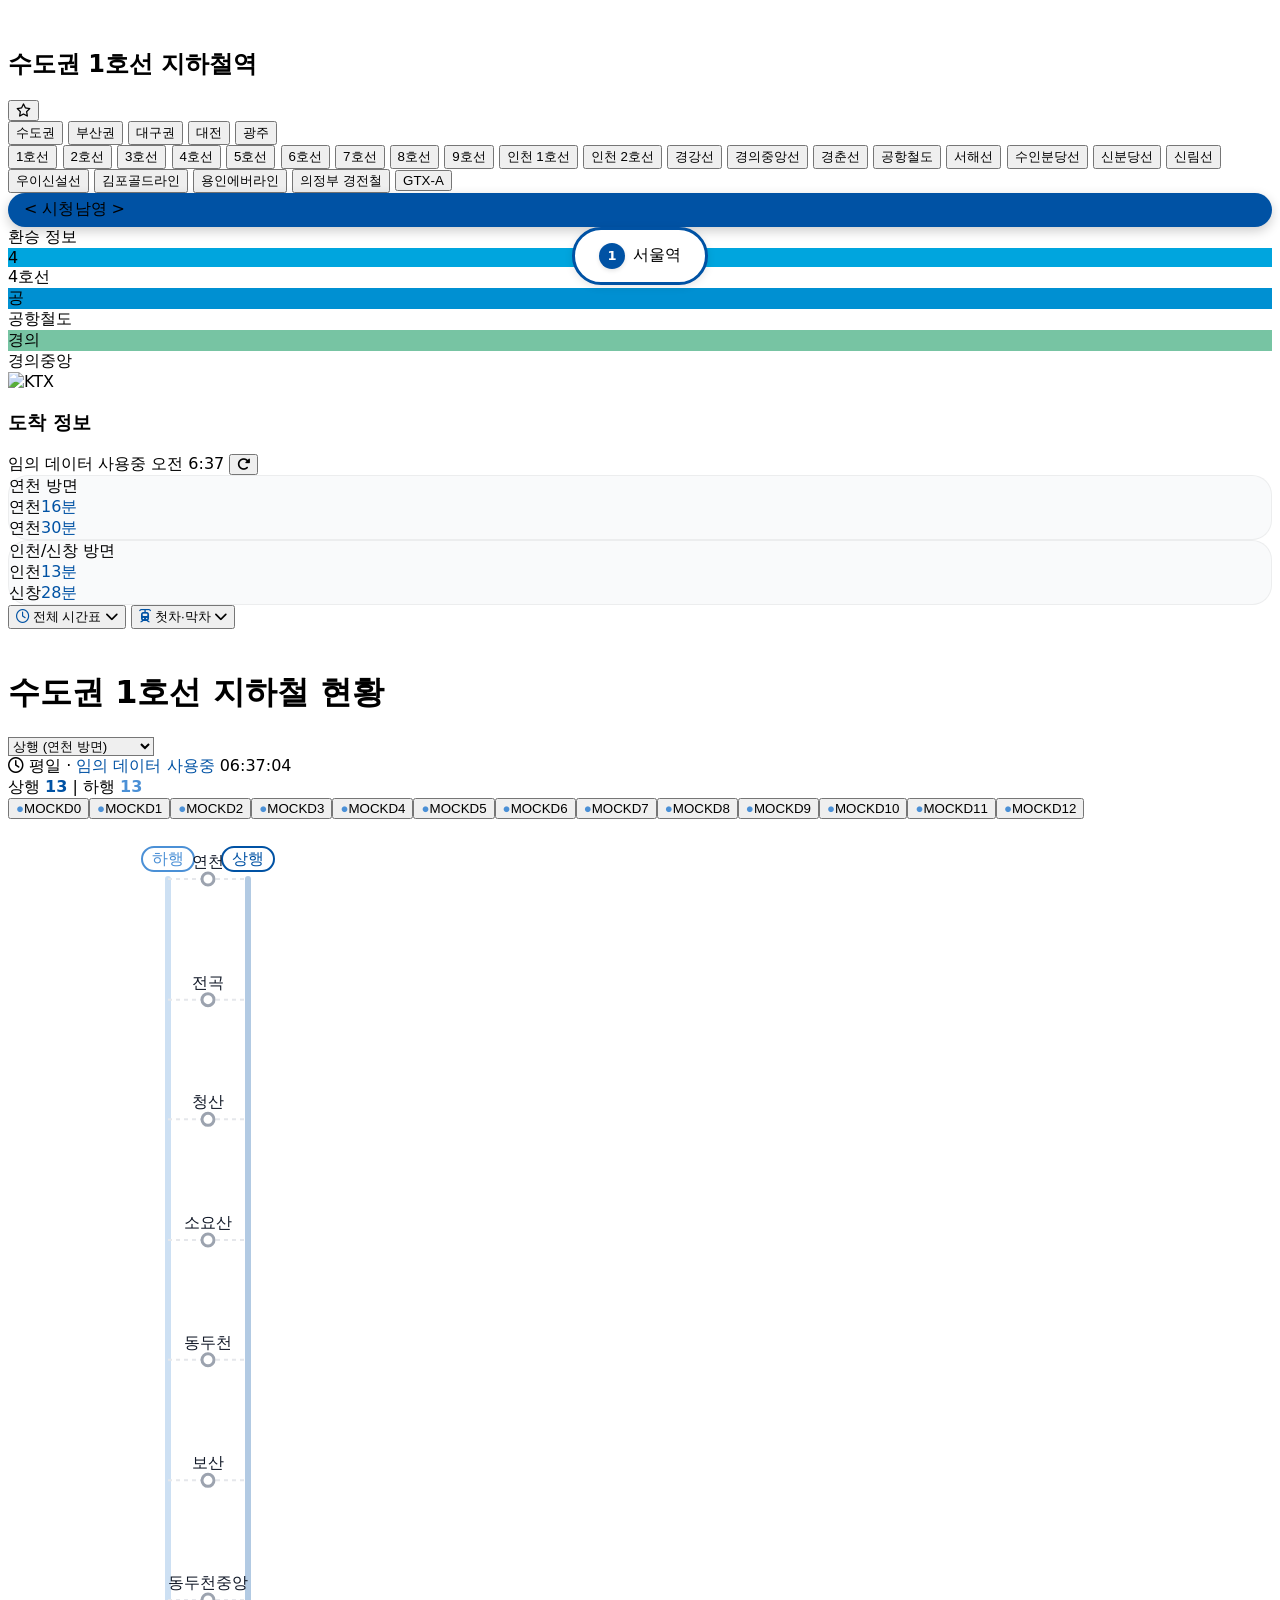
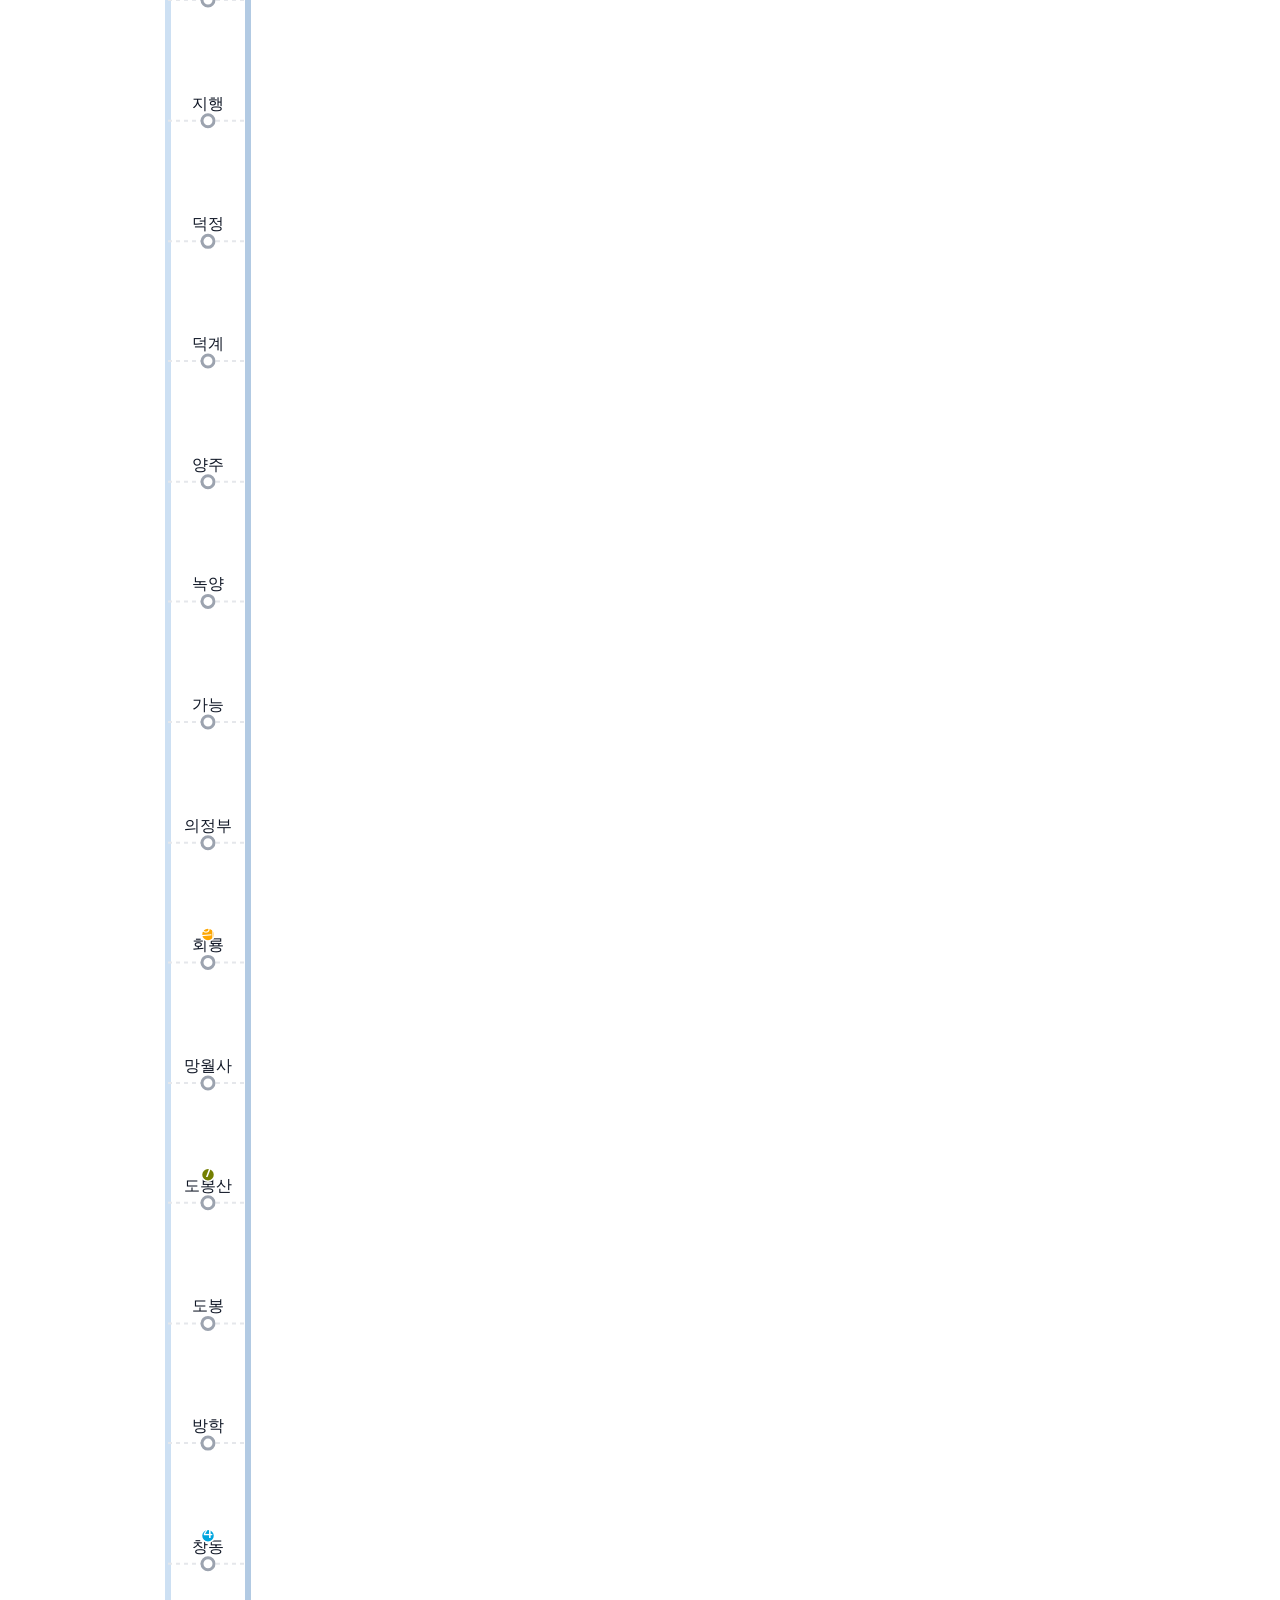
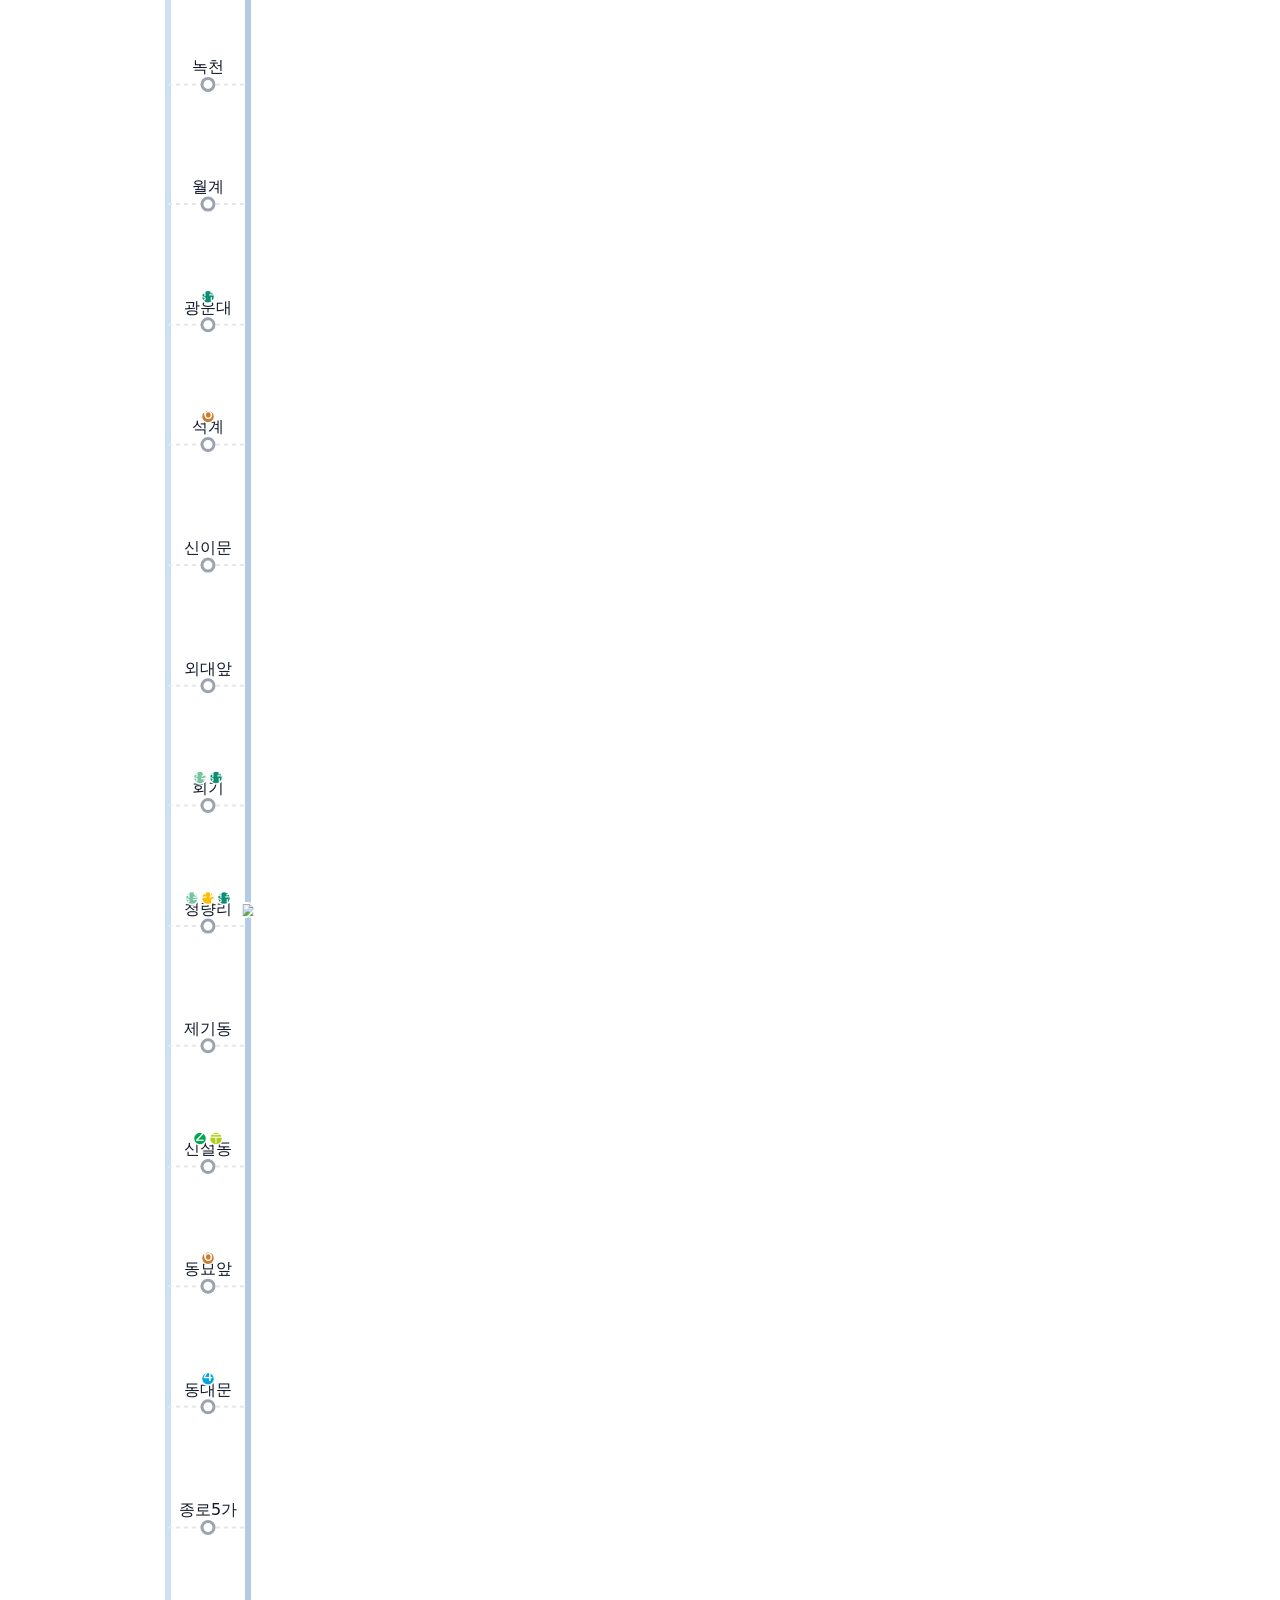
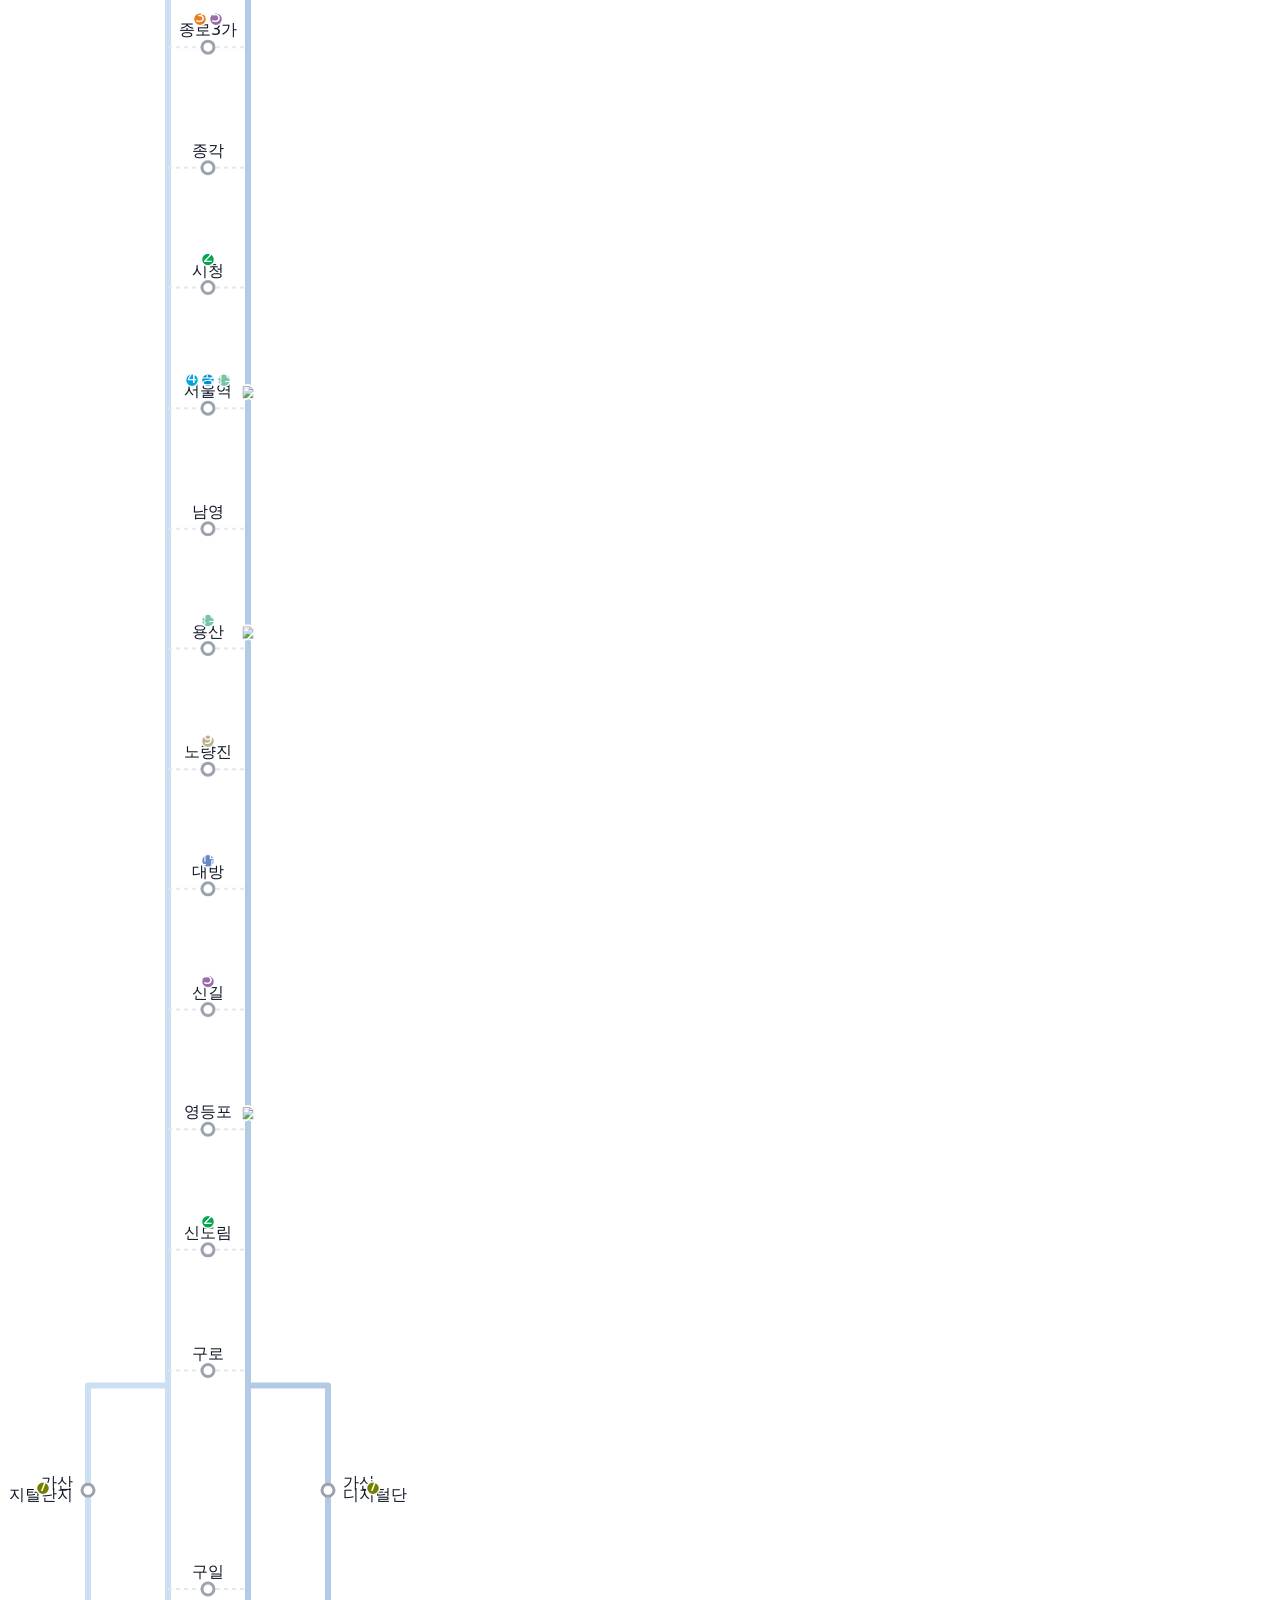
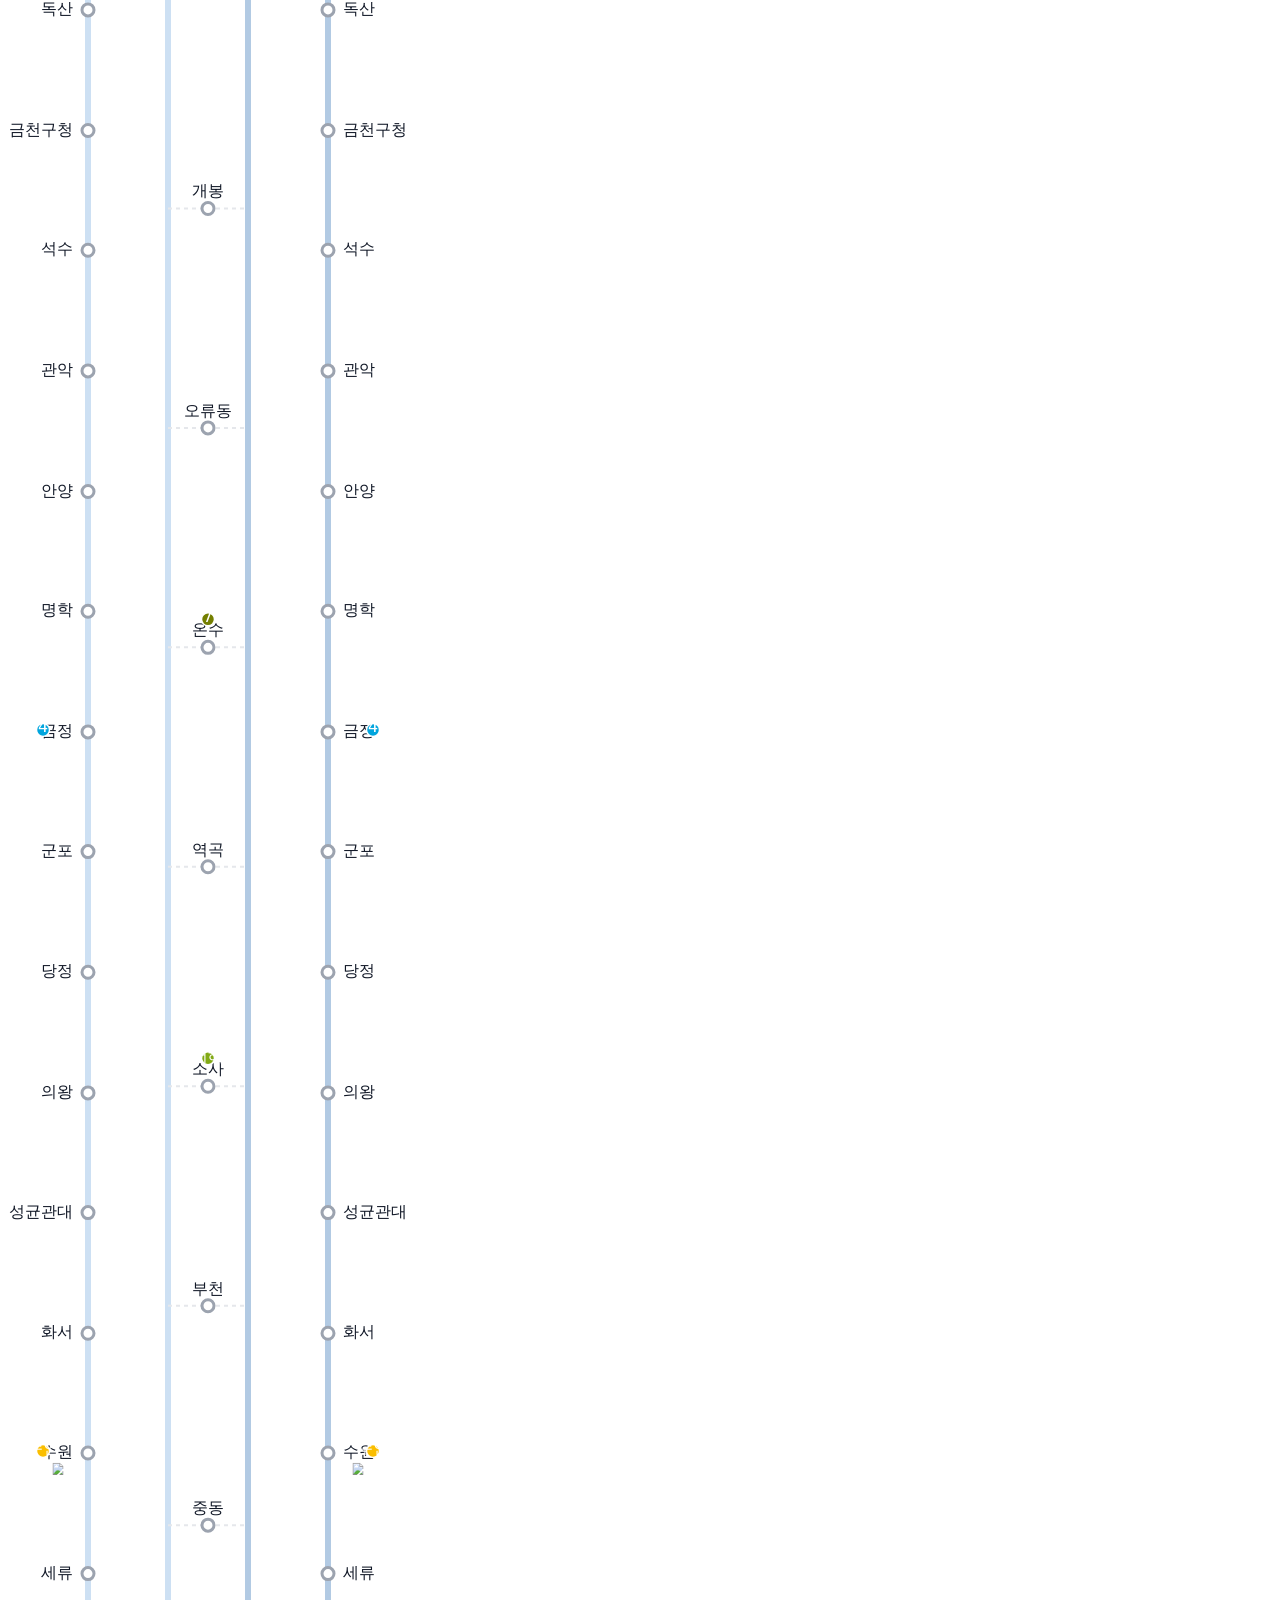
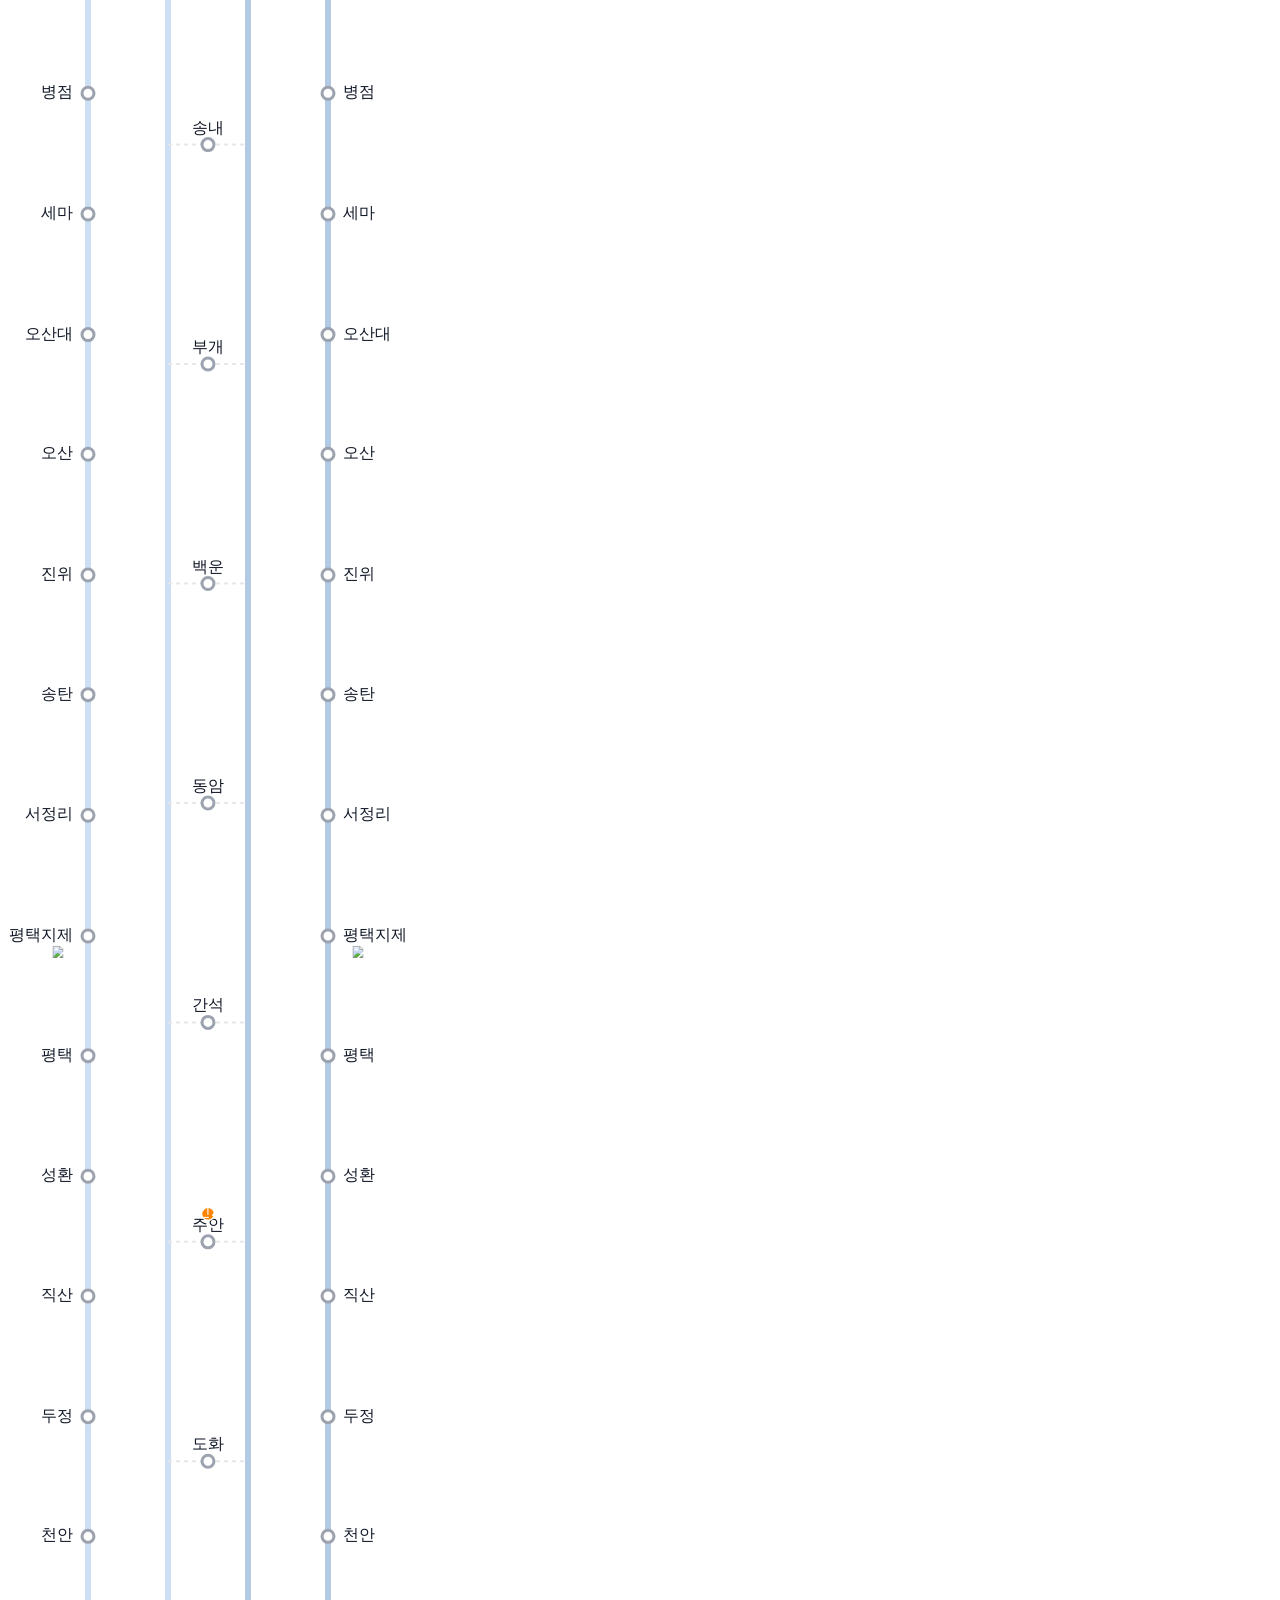
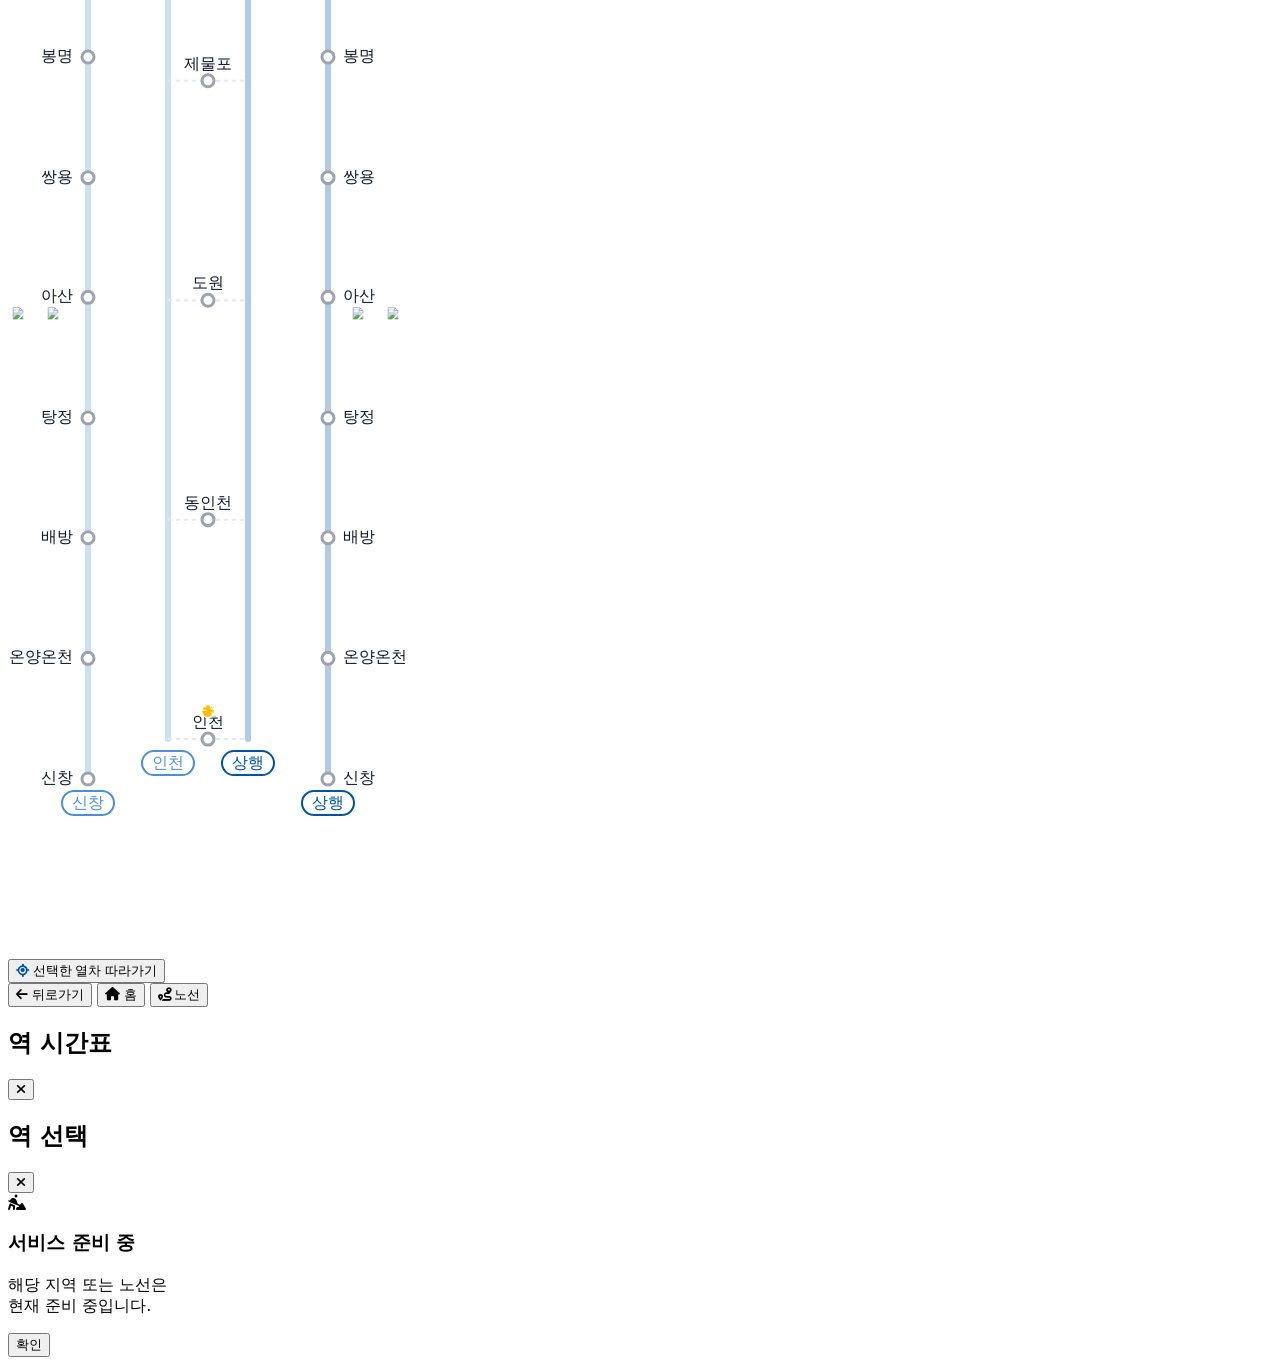
==== commit 986f5e99: "Add files via upload" ====
--- a/seoul.html
+++ b/seoul.html
@@ -1317,16 +1317,21 @@
                     
                     let ktxSrtHtmlL = '';
                     if (s.ktx && s.srt) {
-                        ktxSrtHtmlL = `<image href="https://upload.wikimedia.org/wikipedia/en/e/e3/KTX_logo.svg" x="-32" y="14" width="30" height="12" style="filter: drop-shadow(1px 1px 0px white) drop-shadow(-1px -1px 0px white) drop-shadow(1px -1px 0px white) drop-shadow(-1px 1px 0px white);" preserveAspectRatio="xMidYMid meet" /><image href="https://upload.wikimedia.org/wikipedia/commons/thumb/2/2f/SRT_logo.svg/960px-SRT_logo.svg.png" x="2" y="14" width="30" height="12" style="filter: drop-shadow(1px 1px 0px white) drop-shadow(-1px -1px 0px white) drop-shadow(1px -1px 0px white) drop-shadow(-1px 1px 0px white);" preserveAspectRatio="xMidYMid meet" />`;
+                        ktxSrtHtmlL = `<image href="https://upload.wikimedia.org/wikipedia/en/e/e3/KTX_logo.svg" x="-85" y="10" width="30" height="12" style="filter: drop-shadow(1px 1px 0px white) drop-shadow(-1px -1px 0px white) drop-shadow(1px -1px 0px white) drop-shadow(-1px 1px 0px white);" preserveAspectRatio="xMidYMid meet" /><image href="https://upload.wikimedia.org/wikipedia/commons/thumb/2/2f/SRT_logo.svg/960px-SRT_logo.svg.png" x="-50" y="10" width="30" height="12" style="filter: drop-shadow(1px 1px 0px white) drop-shadow(-1px -1px 0px white) drop-shadow(1px -1px 0px white) drop-shadow(-1px 1px 0px white);" preserveAspectRatio="xMidYMid meet" />`;
                     } else if (s.ktx) {
-                        ktxSrtHtmlL = `<image href="https://upload.wikimedia.org/wikipedia/en/e/e3/KTX_logo.svg" x="-15" y="14" width="30" height="12" style="filter: drop-shadow(1px 1px 0px white) drop-shadow(-1px -1px 0px white) drop-shadow(1px -1px 0px white) drop-shadow(-1px 1px 0px white);" preserveAspectRatio="xMidYMid meet" />`;
+                        ktxSrtHtmlL = `<image href="https://upload.wikimedia.org/wikipedia/en/e/e3/KTX_logo.svg" x="-45" y="10" width="30" height="12" style="filter: drop-shadow(1px 1px 0px white) drop-shadow(-1px -1px 0px white) drop-shadow(1px -1px 0px white) drop-shadow(-1px 1px 0px white);" preserveAspectRatio="xMidYMid meet" />`;
                     } else if (s.srt) {
-                        ktxSrtHtmlL = `<image href="https://upload.wikimedia.org/wikipedia/commons/thumb/2/2f/SRT_logo.svg/960px-SRT_logo.svg.png" x="-15" y="14" width="30" height="12" style="filter: drop-shadow(1px 1px 0px white) drop-shadow(-1px -1px 0px white) drop-shadow(1px -1px 0px white) drop-shadow(-1px 1px 0px white);" preserveAspectRatio="xMidYMid meet" />`;
+                        ktxSrtHtmlL = `<image href="https://upload.wikimedia.org/wikipedia/commons/thumb/2/2f/SRT_logo.svg/960px-SRT_logo.svg.png" x="-45" y="10" width="30" height="12" style="filter: drop-shadow(1px 1px 0px white) drop-shadow(-1px -1px 0px white) drop-shadow(1px -1px 0px white) drop-shadow(-1px 1px 0px white);" preserveAspectRatio="xMidYMid meet" />`;
+                    }
+
+                    let stationNameL = `<text x="-15" y="4" text-anchor="end" fill="${isSel ? THEME_COLOR : '#111827'}" class="text-[12px] font-bold">${stationName}</text>`;
+                    if (stationName === '가산디지털단지') {
+                        stationNameL = `<text x="-15" y="-2" text-anchor="end" fill="${isSel ? THEME_COLOR : '#111827'}" class="text-[12px] font-bold"><tspan x="-15" dy="0">가산</tspan><tspan x="-15" dy="12">디지털단지</tspan></text>`;
                     }
 
                     lineHTML += `<g transform="translate(80, ${lineY})" onclick="handleStationClick('${stationName}')" class="cursor-pointer">
                         <circle r="${isSel ? '8' : '6'}" fill="#ffffff" stroke="${isSel ? THEME_COLOR : '#9CA3AF'}" stroke-width="${isSel ? '4' : '3'}" />
-                        <text x="-15" y="4" text-anchor="end" fill="${isSel ? THEME_COLOR : '#111827'}" class="text-[12px] font-bold">${stationName}</text>
+                        ${stationNameL}
                         ${transferHtmlL}${ktxSrtHtmlL}
                     </g>`;
                     
@@ -1339,10 +1344,24 @@
                         });
                     }
 
+                    let ktxSrtHtmlR = '';
+                    if (s.ktx && s.srt) {
+                        ktxSrtHtmlR = `<image href="https://upload.wikimedia.org/wikipedia/en/e/e3/KTX_logo.svg" x="15" y="10" width="30" height="12" style="filter: drop-shadow(1px 1px 0px white) drop-shadow(-1px -1px 0px white) drop-shadow(1px -1px 0px white) drop-shadow(-1px 1px 0px white);" preserveAspectRatio="xMidYMid meet" /><image href="https://upload.wikimedia.org/wikipedia/commons/thumb/2/2f/SRT_logo.svg/960px-SRT_logo.svg.png" x="50" y="10" width="30" height="12" style="filter: drop-shadow(1px 1px 0px white) drop-shadow(-1px -1px 0px white) drop-shadow(1px -1px 0px white) drop-shadow(-1px 1px 0px white);" preserveAspectRatio="xMidYMid meet" />`;
+                    } else if (s.ktx) {
+                        ktxSrtHtmlR = `<image href="https://upload.wikimedia.org/wikipedia/en/e/e3/KTX_logo.svg" x="15" y="10" width="30" height="12" style="filter: drop-shadow(1px 1px 0px white) drop-shadow(-1px -1px 0px white) drop-shadow(1px -1px 0px white) drop-shadow(-1px 1px 0px white);" preserveAspectRatio="xMidYMid meet" />`;
+                    } else if (s.srt) {
+                        ktxSrtHtmlR = `<image href="https://upload.wikimedia.org/wikipedia/commons/thumb/2/2f/SRT_logo.svg/960px-SRT_logo.svg.png" x="15" y="10" width="30" height="12" style="filter: drop-shadow(1px 1px 0px white) drop-shadow(-1px -1px 0px white) drop-shadow(1px -1px 0px white) drop-shadow(-1px 1px 0px white);" preserveAspectRatio="xMidYMid meet" />`;
+                    }
+
+                    let stationNameR = `<text x="15" y="4" text-anchor="start" fill="${isSel ? THEME_COLOR : '#111827'}" class="text-[12px] font-bold">${stationName}</text>`;
+                    if (stationName === '가산디지털단지') {
+                        stationNameR = `<text x="15" y="-2" text-anchor="start" fill="${isSel ? THEME_COLOR : '#111827'}" class="text-[12px] font-bold"><tspan x="15" dy="0">가산</tspan><tspan x="15" dy="12">디지털단지</tspan></text>`;
+                    }
+
                     lineHTML += `<g transform="translate(320, ${lineY})" onclick="handleStationClick('${stationName}')" class="cursor-pointer">
                         <circle r="${isSel ? '8' : '6'}" fill="#ffffff" stroke="${isSel ? THEME_COLOR : '#9CA3AF'}" stroke-width="${isSel ? '4' : '3'}" />
-                        <text x="15" y="4" text-anchor="start" fill="${isSel ? THEME_COLOR : '#111827'}" class="text-[12px] font-bold">${stationName}</text>
-                        ${transferHtmlR}${ktxSrtHtmlL}
+                        ${stationNameR}
+                        ${transferHtmlR}${ktxSrtHtmlR}
                     </g>`;
                 } else {
                     // 중앙 기둥 (메인 및 인천 방면)
@@ -1365,17 +1384,22 @@
                     
                     let ktxSrtHtml = '';
                     if (s.ktx && s.srt) {
-                        ktxSrtHtml = `<image href="https://upload.wikimedia.org/wikipedia/en/e/e3/KTX_logo.svg" x="-32" y="10" width="30" height="12" style="filter: drop-shadow(1px 1px 0px white) drop-shadow(-1px -1px 0px white) drop-shadow(1px -1px 0px white) drop-shadow(-1px 1px 0px white);" preserveAspectRatio="xMidYMid meet" /><image href="https://upload.wikimedia.org/wikipedia/commons/thumb/2/2f/SRT_logo.svg/960px-SRT_logo.svg.png" x="2" y="10" width="30" height="12" style="filter: drop-shadow(1px 1px 0px white) drop-shadow(-1px -1px 0px white) drop-shadow(1px -1px 0px white) drop-shadow(-1px 1px 0px white);" preserveAspectRatio="xMidYMid meet" />`;
+                        ktxSrtHtml = `<image href="https://upload.wikimedia.org/wikipedia/en/e/e3/KTX_logo.svg" x="25" y="-22" width="30" height="12" style="filter: drop-shadow(1px 1px 0px white) drop-shadow(-1px -1px 0px white) drop-shadow(1px -1px 0px white) drop-shadow(-1px 1px 0px white);" preserveAspectRatio="xMidYMid meet" /><image href="https://upload.wikimedia.org/wikipedia/commons/thumb/2/2f/SRT_logo.svg/960px-SRT_logo.svg.png" x="58" y="-22" width="30" height="12" style="filter: drop-shadow(1px 1px 0px white) drop-shadow(-1px -1px 0px white) drop-shadow(1px -1px 0px white) drop-shadow(-1px 1px 0px white);" preserveAspectRatio="xMidYMid meet" />`;
                     } else if (s.ktx) {
-                        ktxSrtHtml = `<image href="https://upload.wikimedia.org/wikipedia/en/e/e3/KTX_logo.svg" x="-15" y="10" width="30" height="12" style="filter: drop-shadow(1px 1px 0px white) drop-shadow(-1px -1px 0px white) drop-shadow(1px -1px 0px white) drop-shadow(-1px 1px 0px white);" preserveAspectRatio="xMidYMid meet" />`;
+                        ktxSrtHtml = `<image href="https://upload.wikimedia.org/wikipedia/en/e/e3/KTX_logo.svg" x="25" y="-22" width="30" height="12" style="filter: drop-shadow(1px 1px 0px white) drop-shadow(-1px -1px 0px white) drop-shadow(1px -1px 0px white) drop-shadow(-1px 1px 0px white);" preserveAspectRatio="xMidYMid meet" />`;
                     } else if (s.srt) {
-                        ktxSrtHtml = `<image href="https://upload.wikimedia.org/wikipedia/commons/thumb/2/2f/SRT_logo.svg/960px-SRT_logo.svg.png" x="-15" y="10" width="30" height="12" style="filter: drop-shadow(1px 1px 0px white) drop-shadow(-1px -1px 0px white) drop-shadow(1px -1px 0px white) drop-shadow(-1px 1px 0px white);" preserveAspectRatio="xMidYMid meet" />`;
+                        ktxSrtHtml = `<image href="https://upload.wikimedia.org/wikipedia/commons/thumb/2/2f/SRT_logo.svg/960px-SRT_logo.svg.png" x="25" y="-22" width="30" height="12" style="filter: drop-shadow(1px 1px 0px white) drop-shadow(-1px -1px 0px white) drop-shadow(1px -1px 0px white) drop-shadow(-1px 1px 0px white);" preserveAspectRatio="xMidYMid meet" />`;
                     }
                     
+                    let stationNameC = `<text x="0" y="-12" text-anchor="middle" fill="${isSel ? THEME_COLOR : '#111827'}" class="text-[12px] font-bold">${stationName}</text>`;
+                    if (stationName === '동대문역사문화공원') {
+                        stationNameC = `<text x="0" y="-20" text-anchor="middle" fill="${isSel ? THEME_COLOR : '#111827'}" class="text-[12px] font-bold"><tspan x="0" dy="0">동대문</tspan><tspan x="0" dy="12">역사문화공원</tspan></text>`;
+                    }
+
                     lineHTML += `<g transform="translate(${stationX}, ${lineY})" onclick="handleStationClick('${stationName}')" class="cursor-pointer">
                         <path d="${dashPath}" stroke="#E5E7EB" stroke-width="2" stroke-dasharray="4" />
                         <circle r="${isSel ? '8' : '6'}" fill="#ffffff" stroke="${isSel ? THEME_COLOR : '#9CA3AF'}" stroke-width="${isSel ? '4' : '3'}" />
-                        <text x="0" y="-12" text-anchor="middle" fill="${isSel ? THEME_COLOR : '#111827'}" class="text-[12px] font-bold">${stationName}</text>
+                        ${stationNameC}
                         ${transferHtml}${ktxSrtHtml}
                     </g>`;
                 }
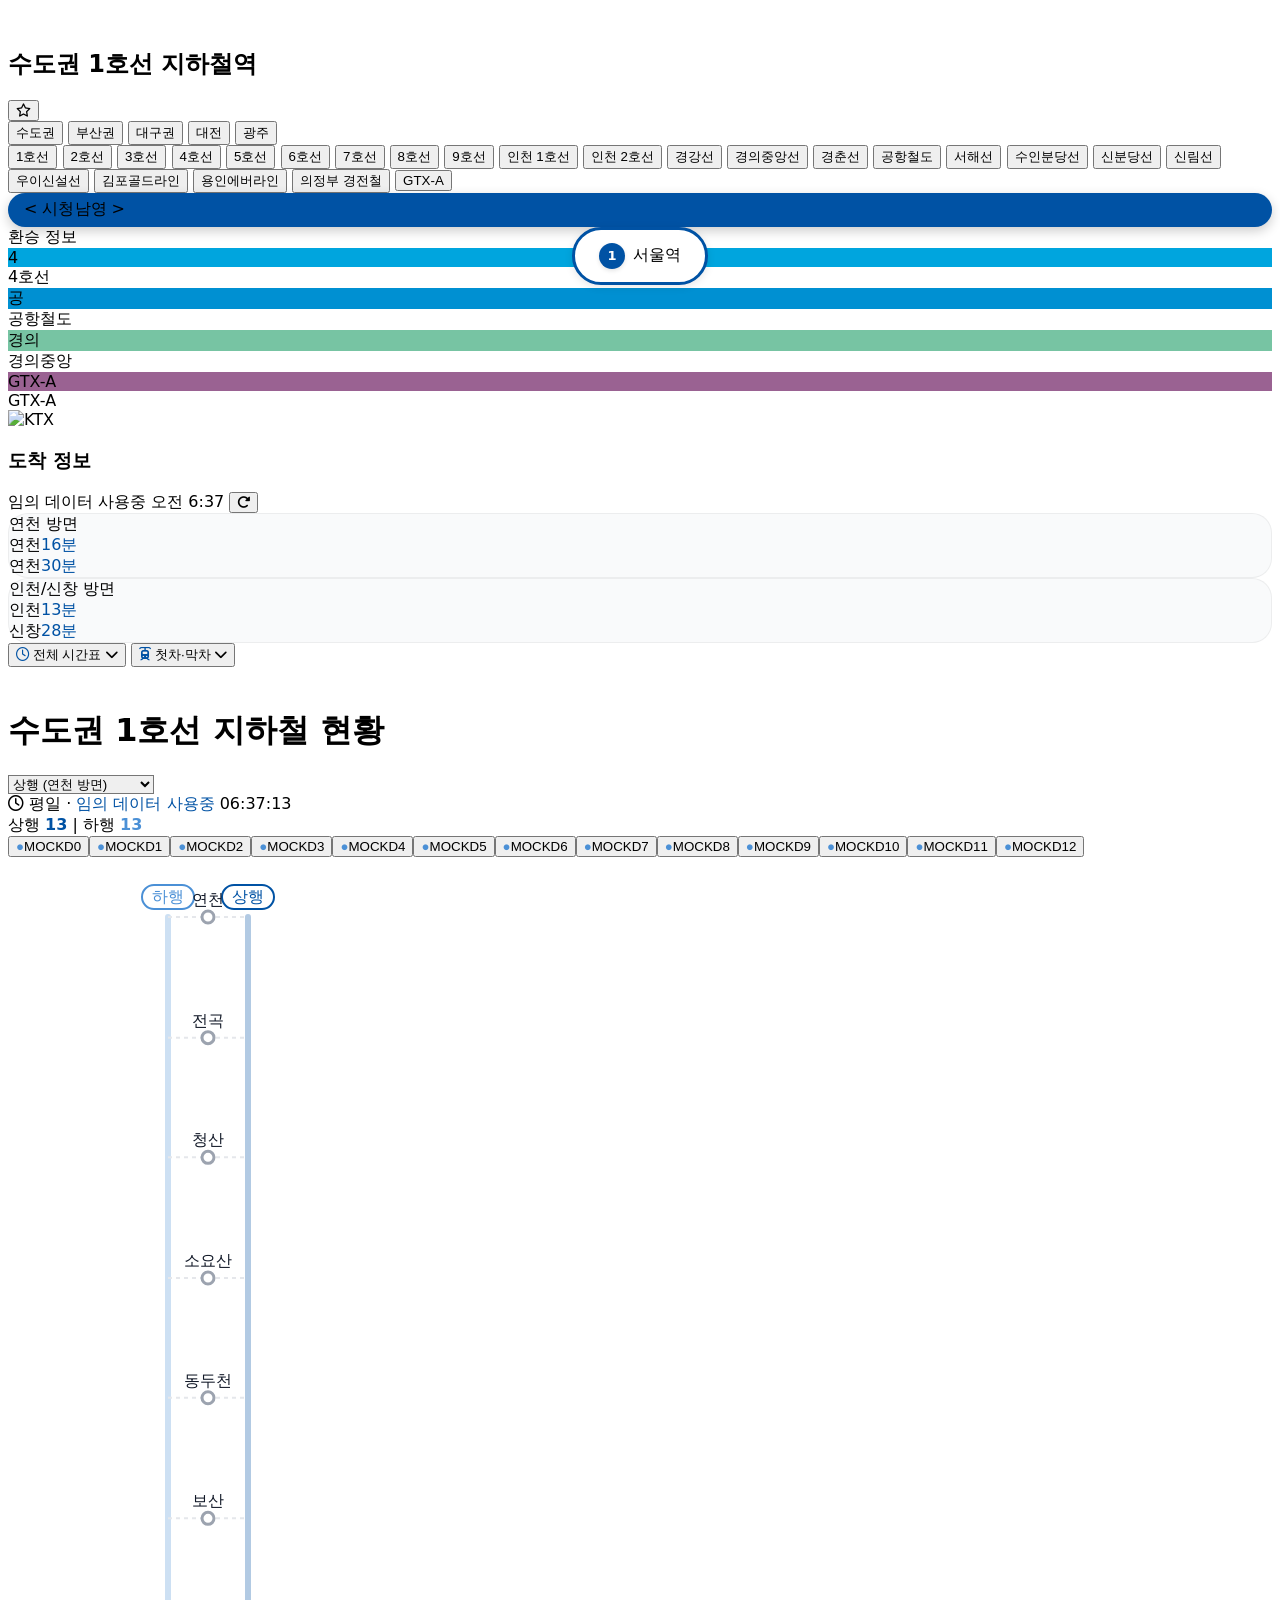
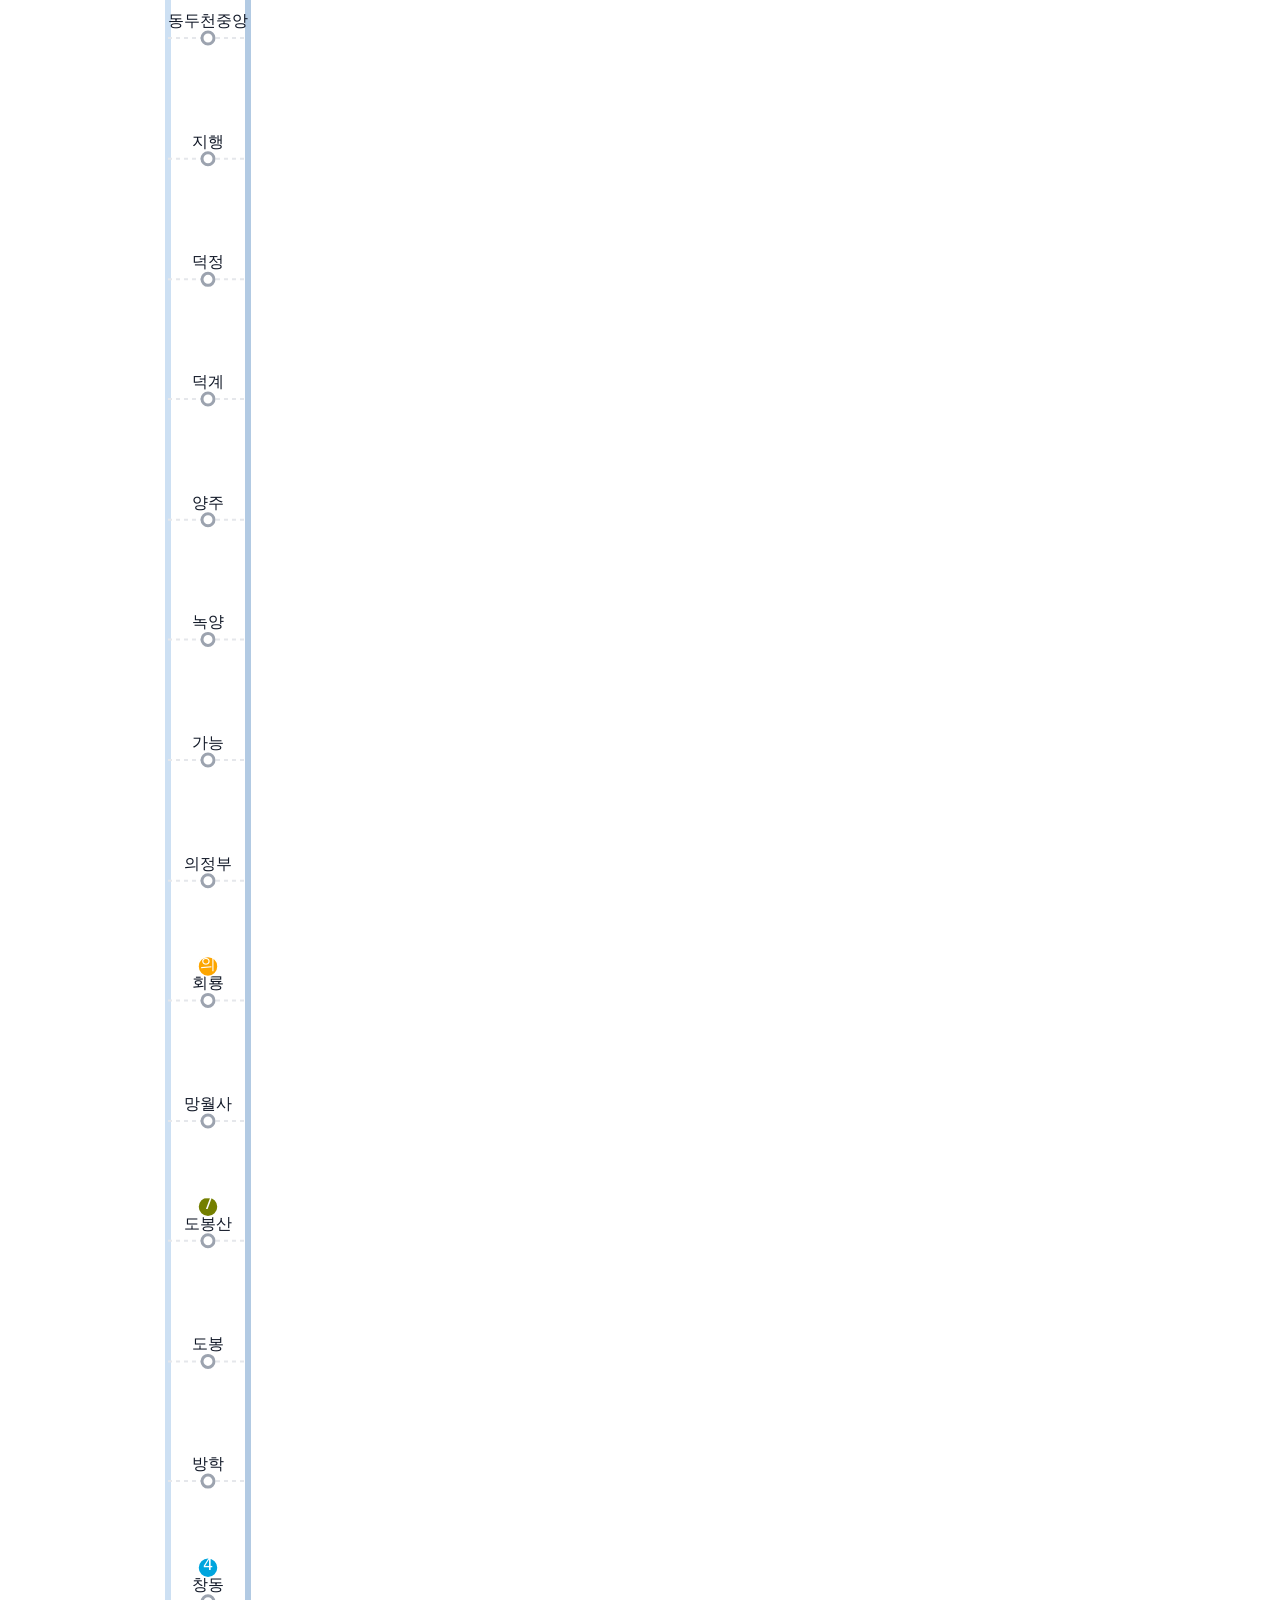
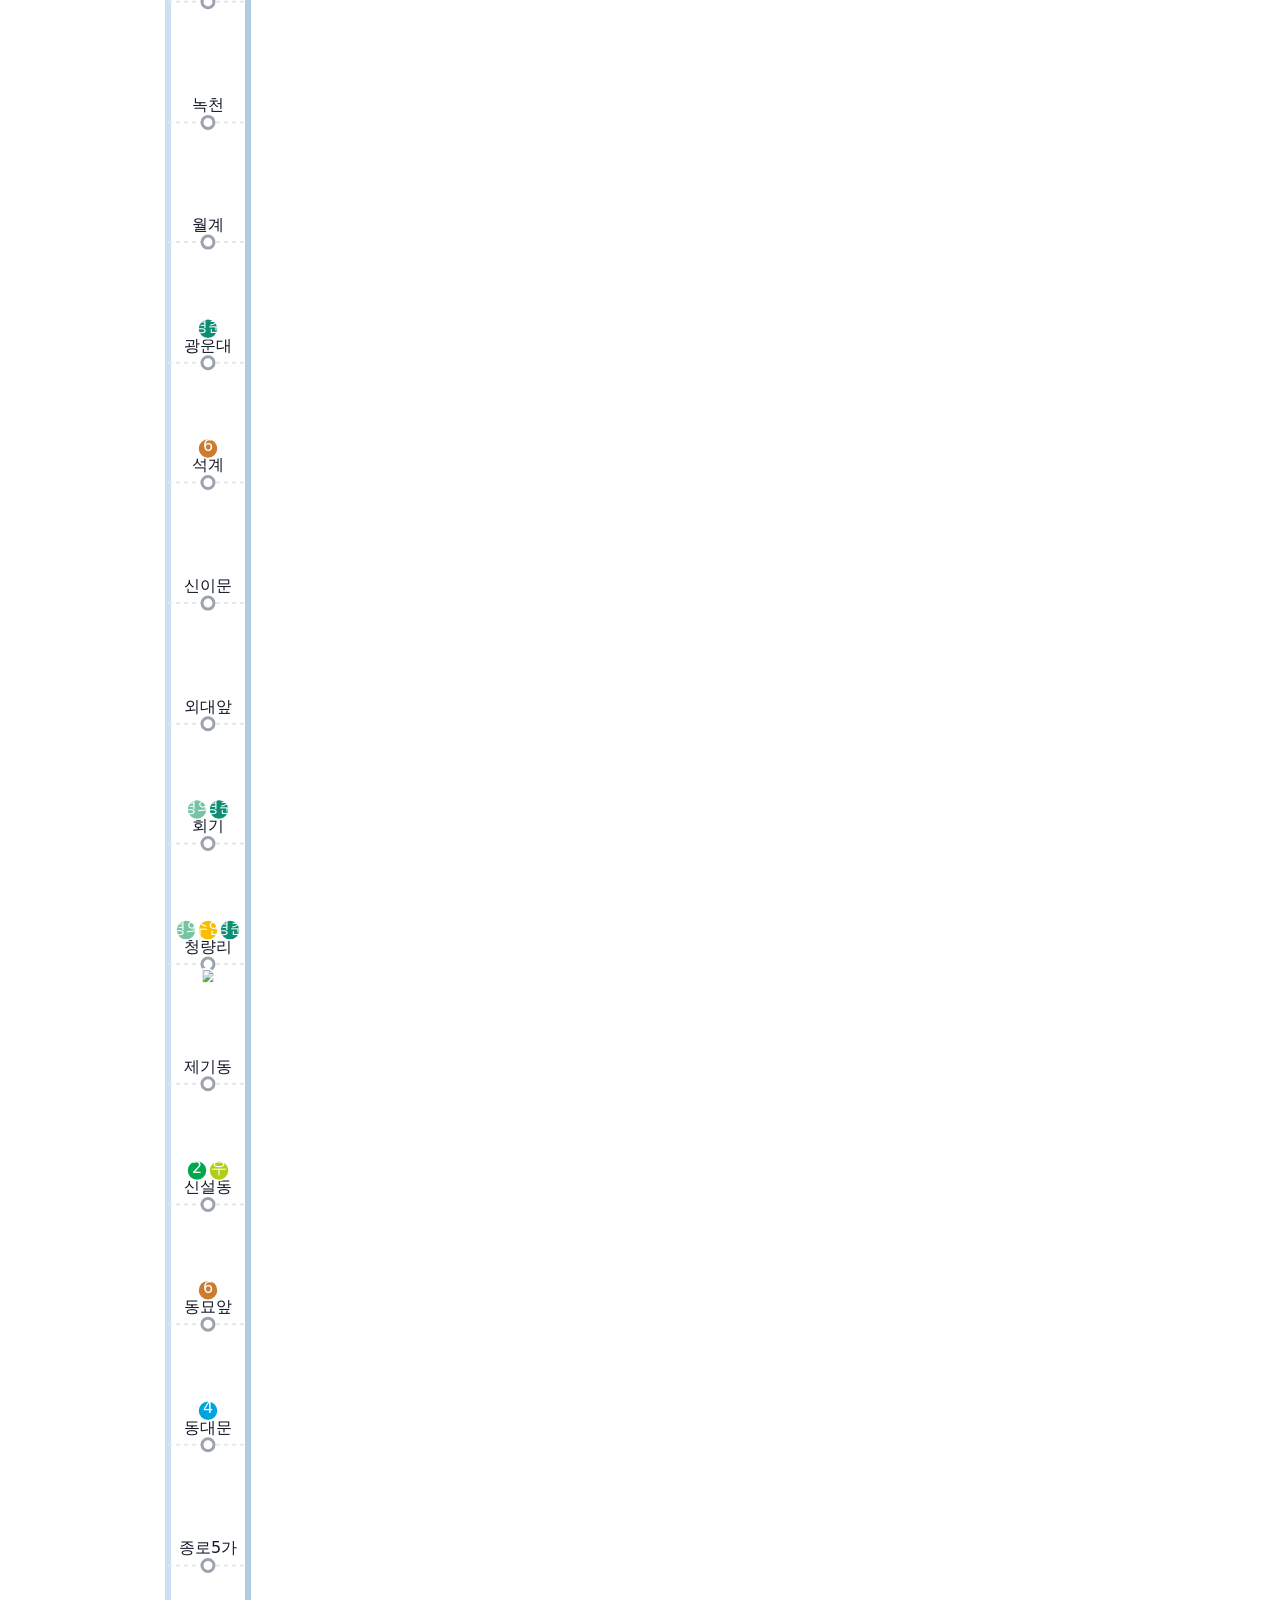
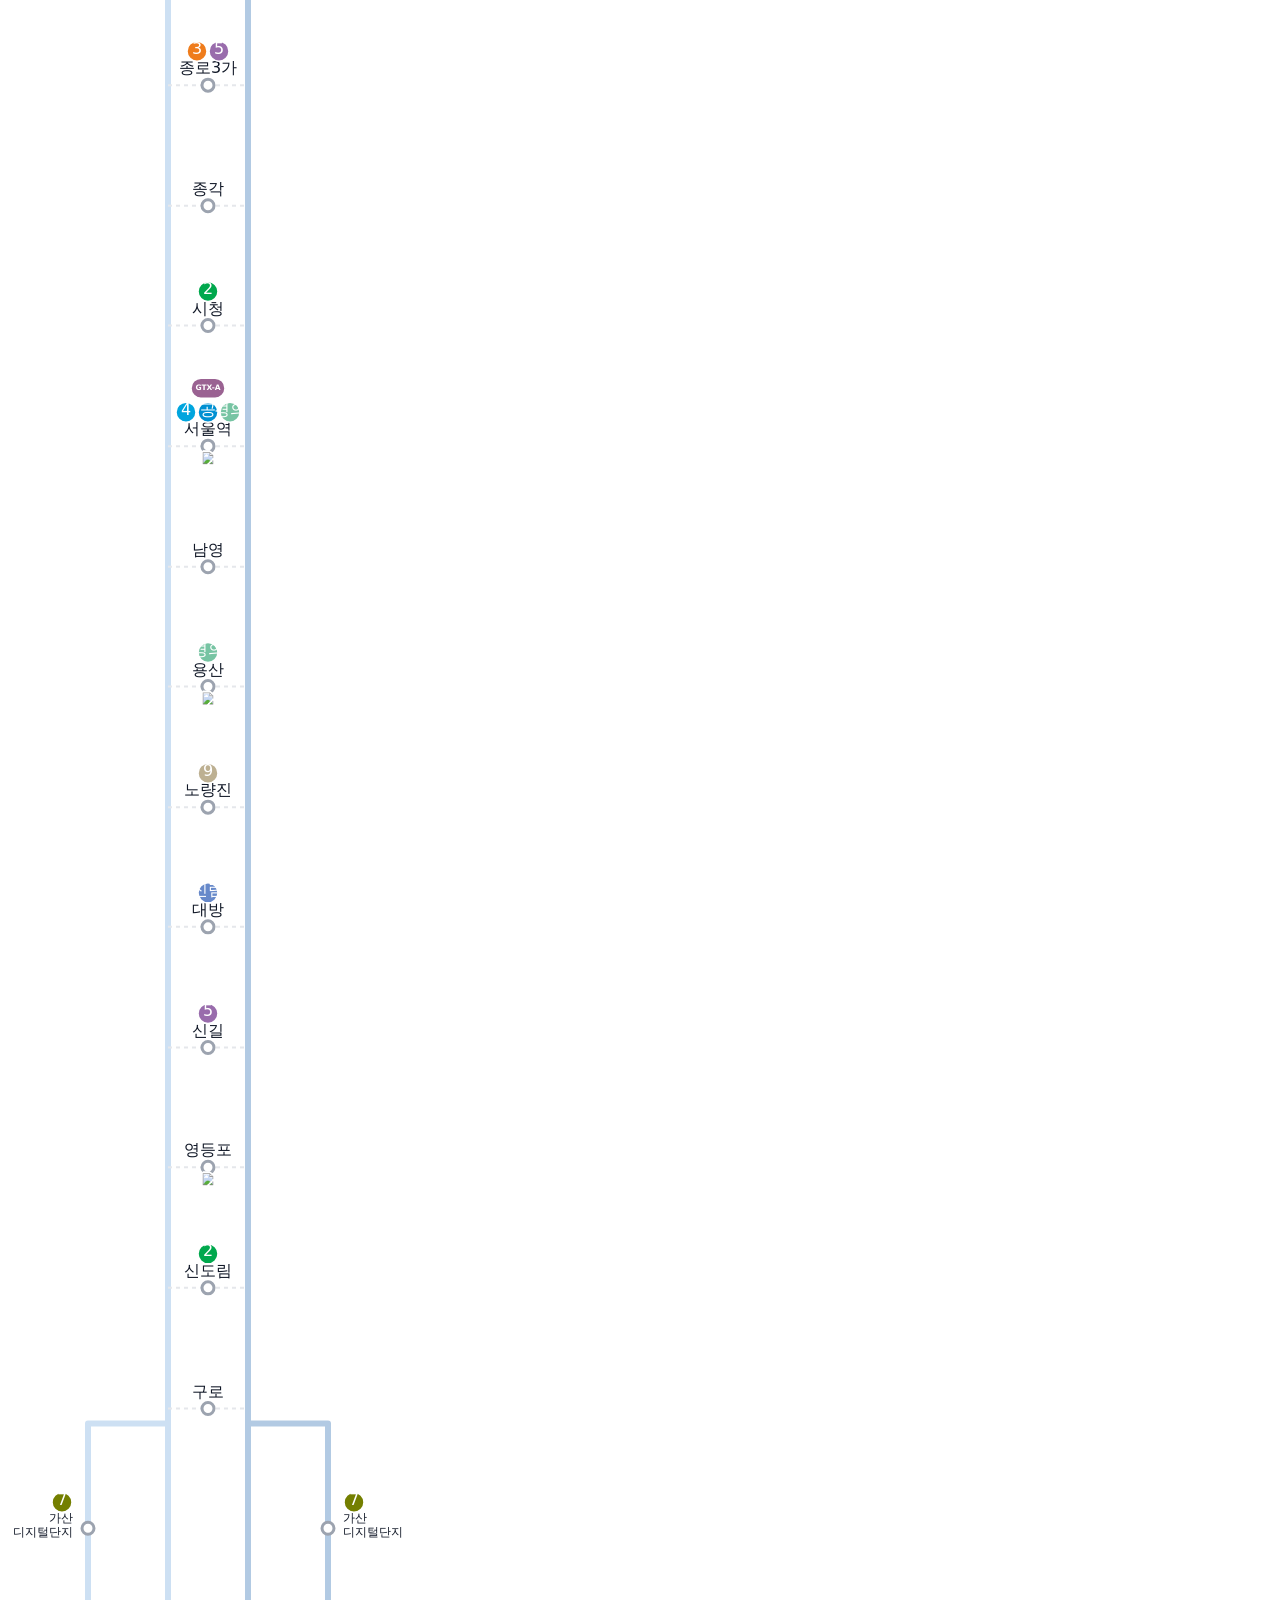
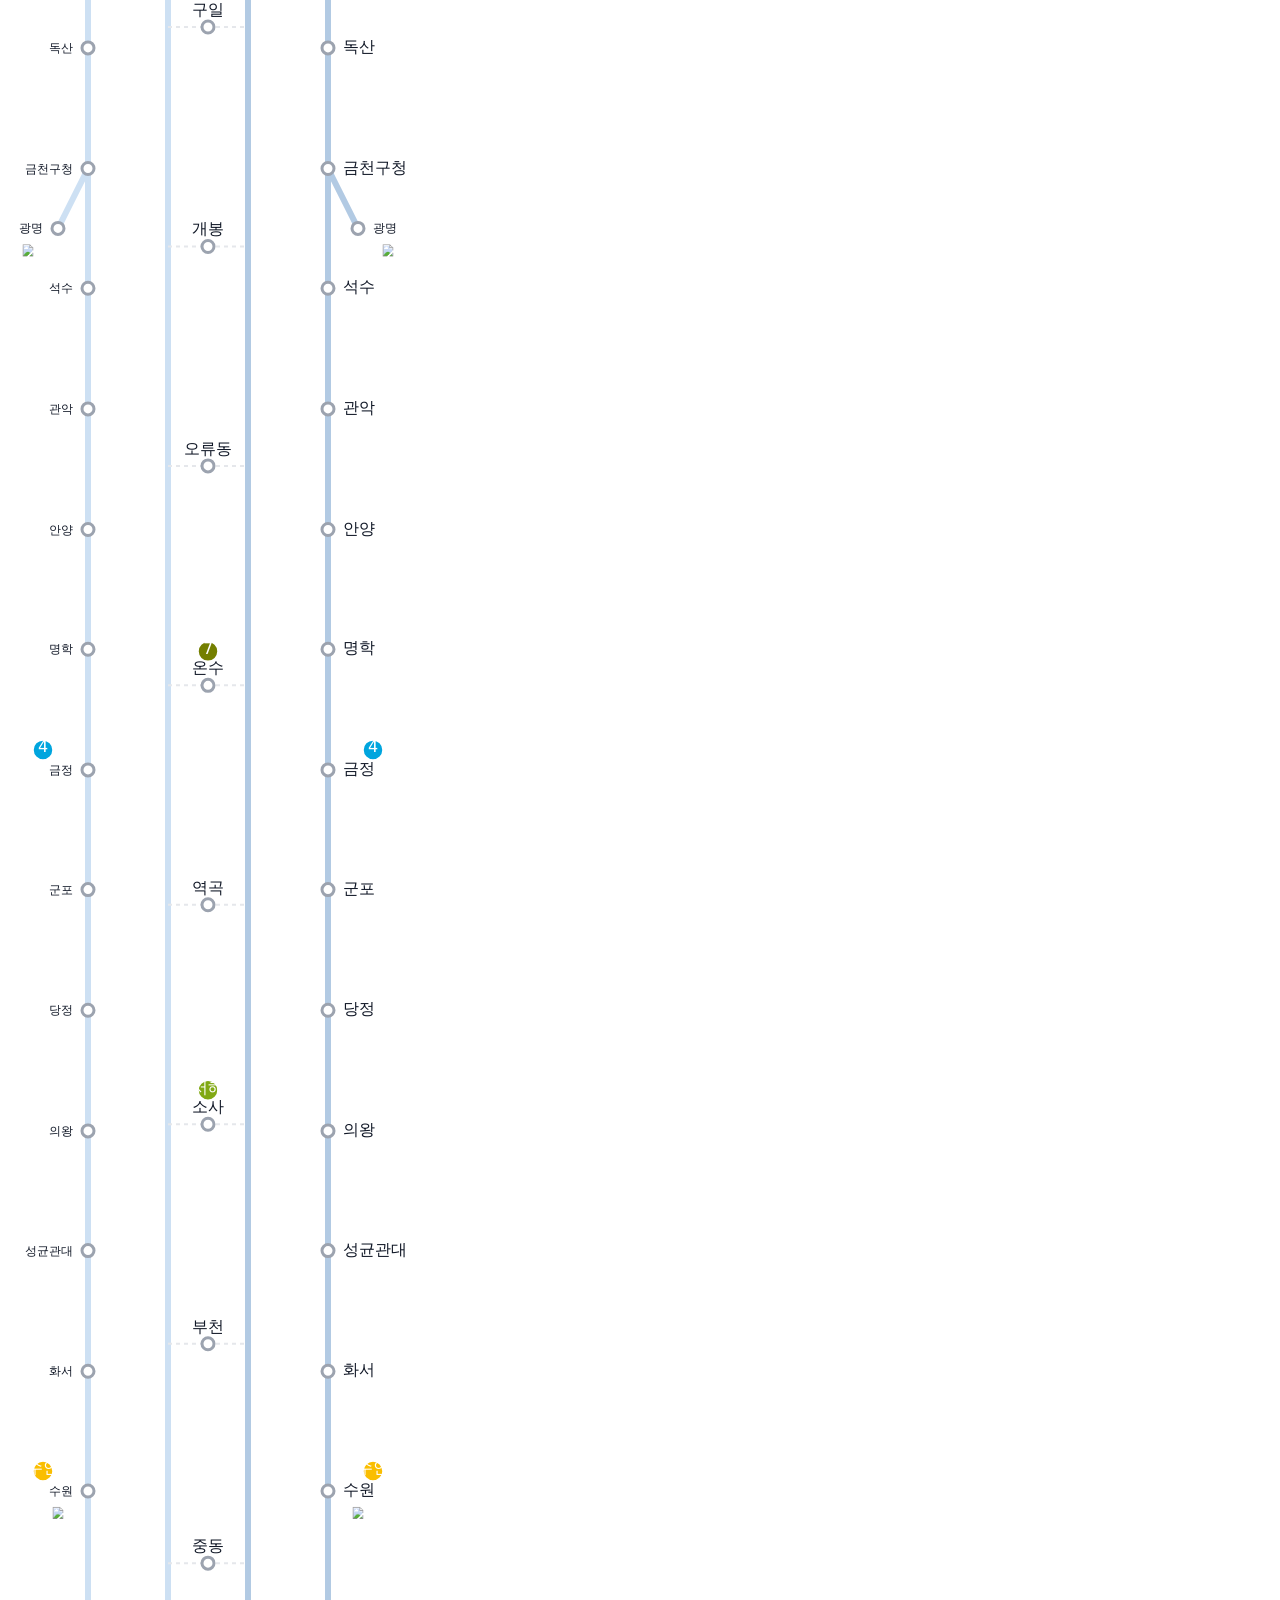
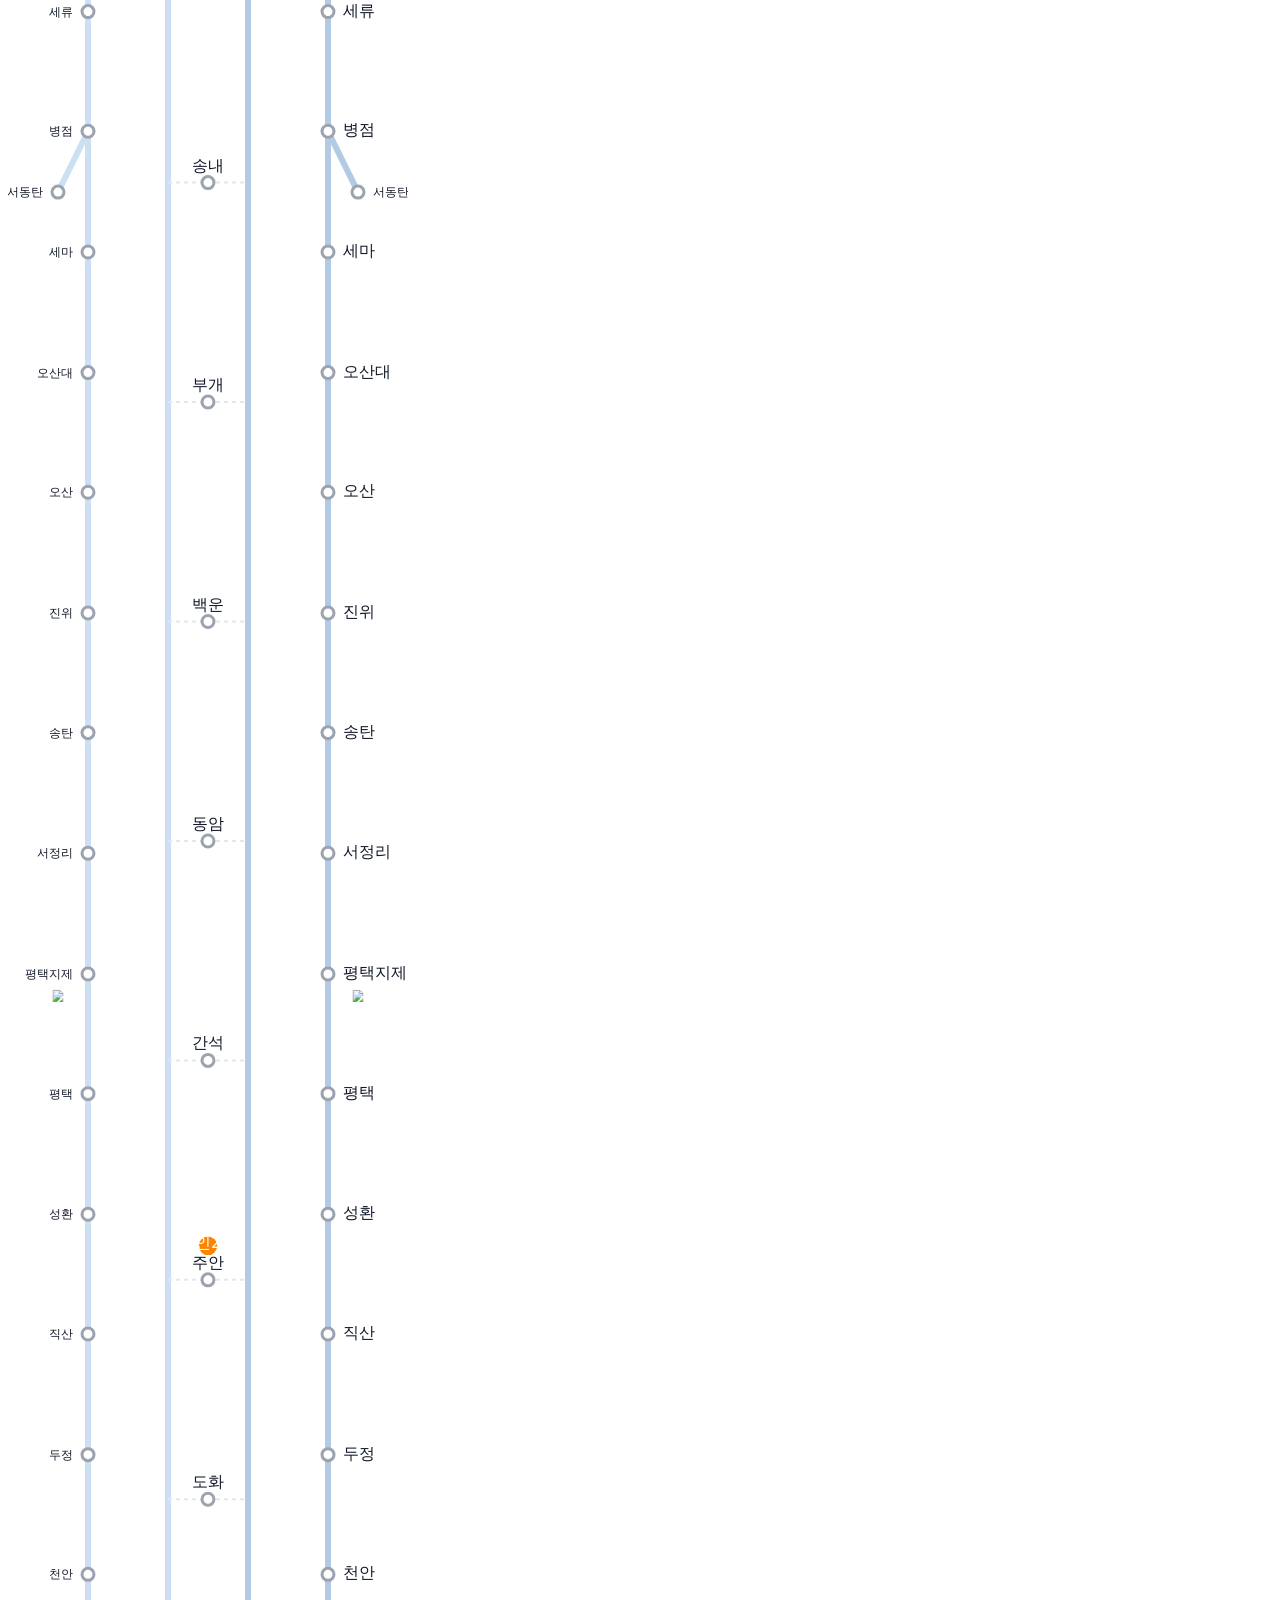
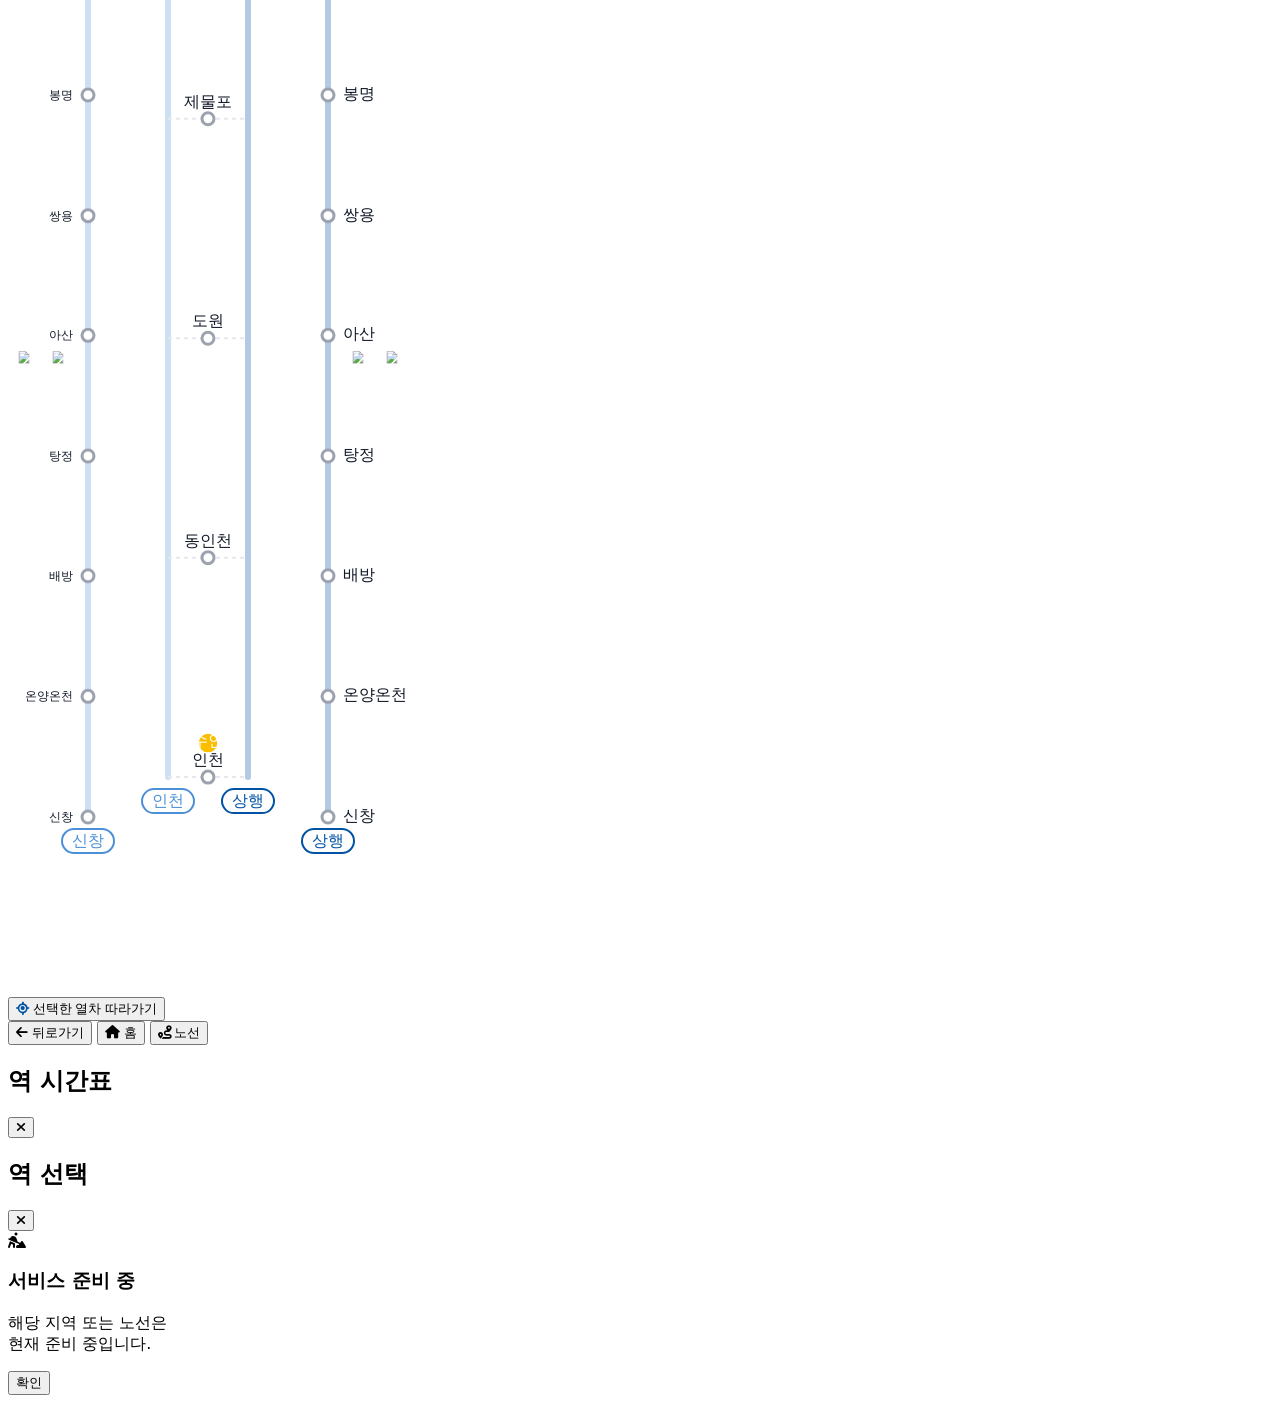
==== commit 4d030a9b: "Add files via upload" ====
--- a/seoul.html
+++ b/seoul.html
@@ -404,7 +404,7 @@
                 "종로3가": { progress: 0.4177, branch: 'main', transfer: [{name: '3', color: '#EF7C1C'}, {name: '5', color: '#996CAC'}] },
                 "종각": { progress: 0.4304, branch: 'main' },
                 "시청": { progress: 0.4430, branch: 'main', transfer: [{name: '2', color: '#00A84D'}] },
-                "서울역": { progress: 0.4557, branch: 'main', ktx: true, transfer: [{name: '4', color: '#00A5DE'}, {name: '공', color: '#0090D2'}, {name: '경의', color: '#77C4A3'}] },
+                "서울역": { progress: 0.4557, branch: 'main', ktx: true, transfer: [{name: '4', color: '#00A5DE'}, {name: '공', color: '#0090D2'}, {name: '경의', color: '#77C4A3'}, {name: 'GTX-A', color: '#9A6292'}] },
                 "남영": { progress: 0.4684, branch: 'main' },
                 "용산": { progress: 0.4810, branch: 'main', ktx: true, transfer: [{name: '경의', color: '#77C4A3'}] },
                 "노량진": { progress: 0.4937, branch: 'main', transfer: [{name: '9', color: '#BDB092'}] },
@@ -414,7 +414,7 @@
                 "신도림": { progress: 0.5443, branch: 'main', transfer: [{name: '2', color: '#00A84D'}] },
                 "구로": { progress: 0.5570, branch: 'main' },
 
-                // 1호선 인천 지선 (구일 ~ 인천) -> 직진 (main 취급)
+                // 1호선 경인선 지선 (구일 ~ 인천)
                 "구일": { progress: 0.5800, branch: 'incheon' },
                 "개봉": { progress: 0.6031, branch: 'incheon' },
                 "오류동": { progress: 0.6262, branch: 'incheon' },
@@ -435,10 +435,11 @@
                 "동인천": { progress: 0.9727, branch: 'incheon' },
                 "인천": { progress: 0.9958, branch: 'incheon', transfer: [{name: '수인', color: '#FABE00'}] },
 
-                // 1호선 경부/장항선 지선 (가산디지털단지 ~ 신창) -> 좌/우 양갈래 분기
+                // 1호선 경부/장항선 지선 (가산디지털단지 ~ 신창) 및 광명/서동탄 가지치기 추가
                 "가산디지털단지": { progress: 0.5696, branch: 'sinchang', transfer: [{name: '7', color: '#747F00'}] },
                 "독산": { progress: 0.5822, branch: 'sinchang' },
                 "금천구청": { progress: 0.5949, branch: 'sinchang' },
+                "광명": { progress: 0.6012, branch: 'gwangmyeong', ktx: true }, // 새로 추가된 가지치기 역
                 "석수": { progress: 0.6075, branch: 'sinchang' },
                 "관악": { progress: 0.6202, branch: 'sinchang' },
                 "안양": { progress: 0.6329, branch: 'sinchang' },
@@ -452,6 +453,7 @@
                 "수원": { progress: 0.7341, branch: 'sinchang', ktx: true, transfer: [{name: '수인', color: '#FABE00'}] },
                 "세류": { progress: 0.7468, branch: 'sinchang' },
                 "병점": { progress: 0.7594, branch: 'sinchang' },
+                "서동탄": { progress: 0.7658, branch: 'seodongtan' }, // 새로 추가된 가지치기 역
                 "세마": { progress: 0.7721, branch: 'sinchang' },
                 "오산대": { progress: 0.7848, branch: 'sinchang' },
                 "오산": { progress: 0.7974, branch: 'sinchang' },
@@ -800,6 +802,19 @@
                         M 320 ${sinY} L 320 ${splitYUp} L 240 ${splitYUp}
                     `;
                     
+                    if (STATIONS['광명']) {
+                        const geumcheonY = 60 + lineLen * STATIONS['금천구청'].progress;
+                        const gwangmyeongY = 60 + lineLen * STATIONS['광명'].progress;
+                        downBgPathD += ` M 80 ${geumcheonY} L 50 ${gwangmyeongY}`;
+                        upBgPathD += ` M 320 ${geumcheonY} L 350 ${gwangmyeongY}`;
+                    }
+                    if (STATIONS['서동탄']) {
+                        const byeongjeomY = 60 + lineLen * STATIONS['병점'].progress;
+                        const seodongtanY = 60 + lineLen * STATIONS['서동탄'].progress;
+                        downBgPathD += ` M 80 ${byeongjeomY} L 50 ${seodongtanY}`;
+                        upBgPathD += ` M 320 ${byeongjeomY} L 350 ${seodongtanY}`;
+                    }
+                    
                     document.getElementById('svg-down-top').innerHTML = drawCap(160, 40, DOWN_COLOR, '하행');
                     document.getElementById('svg-up-top').innerHTML = drawCap(240, 40, THEME_COLOR, '상행');
                     
@@ -821,7 +836,6 @@
                 document.getElementById('line-path-down-bg').setAttribute('d', downBgPathD);
                 document.getElementById('line-path-up-bg').setAttribute('d', upBgPathD);
                 
-                // 기존 동적 캡 외에 추가적인 캡 삽입
                 let extraCapsGroup = document.getElementById('extra-caps-group');
                 if (!extraCapsGroup) {
                     extraCapsGroup = document.createElementNS("http://www.w3.org/2000/svg", "g");
@@ -927,8 +941,12 @@
                             else if(tr.name === '경춘') lineName = '경춘선';
                             else if(tr.name === '인2') lineName = '인천 2호선';
                             else if(tr.name === '서해') lineName = '서해선';
-
-                            trHtml += `<div class="flex items-center gap-1.5 bg-white border border-black/10 px-2.5 py-1 rounded-full shadow-sm"><div class="w-4 h-4 rounded-full flex items-center justify-center text-white text-[9px] font-black" style="background-color: ${tr.color}">${tr.name}</div><span class="text-[11px] font-bold text-[#111827] tracking-tight">${lineName}</span></div>`;
+                            else if(tr.name === 'GTX-A') lineName = 'GTX-A';
+
+                            let iconHtml = tr.name.length > 3 
+                                ? `<div class="px-1.5 h-4 rounded-full flex items-center justify-center text-white text-[8px] font-black tracking-tighter" style="background-color: ${tr.color}">${tr.name}</div>`
+                                : `<div class="w-4 h-4 rounded-full flex items-center justify-center text-white text-[9px] font-black" style="background-color: ${tr.color}">${tr.name}</div>`;
+                            trHtml += `<div class="flex items-center gap-1.5 bg-white border border-black/10 px-2.5 py-1 rounded-full shadow-sm">${iconHtml}<span class="text-[11px] font-bold text-[#111827] tracking-tight">${lineName}</span></div>`;
                         });
                     }
                     if (s.ktx) {
@@ -1167,9 +1185,10 @@
             }, 100);
         };
 
-        // 분기형 X좌표 계산기
+        // 분기형 X좌표 계산기 (광명/서동탄 가지치기 추가)
         const getX = (branch, dir, lineId) => {
             if (lineId === 'seoul_line1') {
+                if (branch === 'gwangmyeong' || branch === 'seodongtan') return dir === 'down' ? 50 : 350;
                 if (branch === 'sinchang') return dir === 'down' ? 80 : 320;
                 return dir === 'down' ? 160 : 240; // main & incheon
             }
@@ -1265,6 +1284,7 @@
                         }
                     }
                 } else {
+                    // 메인/인천/광명/서동탄선 애니메이션 자연스러운 대각선 이동 처리
                     p.x = x1 + (x2 - x1) * localRatio;
                     p.y = y1 + (y2 - y1) * localRatio;
                     if (Math.abs(x2 - x1) > 0.001 || Math.abs(y2 - y1) > 0.001) {
@@ -1305,66 +1325,137 @@
             for (const stationName in STATIONS) {
                 const s = STATIONS[stationName]; const isSel = selectedStation === stationName; const lineY = 60 + lineLen * s.progress;
                 
-                if (currentLineId === 'seoul_line1' && s.branch === 'sinchang') {
+                let fontSize = 12; 
+                let charW = 11;
+                
+                if (currentLineId === 'seoul_line1' && (s.branch === 'gwangmyeong' || s.branch === 'seodongtan')) {
+                    // ==========================================
+                    // 광명 / 서동탄 가지치기 추가 렌더링
+                    // ==========================================
+                    let stationNameL = `<text x="-15" y="4" text-anchor="end" fill="${isSel ? THEME_COLOR : '#111827'}" font-size="${fontSize}px" class="font-bold tracking-tight">${stationName}</text>`;
+                    let extraHtmlL = '';
+                    if (s.ktx) {
+                        extraHtmlL += `<image href="https://upload.wikimedia.org/wikipedia/en/e/e3/KTX_logo.svg" x="-45" y="16" width="30" height="12" style="filter: drop-shadow(1px 1px 0px white) drop-shadow(-1px -1px 0px white) drop-shadow(1px -1px 0px white) drop-shadow(-1px 1px 0px white);" preserveAspectRatio="xMidYMid meet" />`;
+                    }
+                    lineHTML += `<g transform="translate(50, ${lineY})" onclick="handleStationClick('${stationName}')" class="cursor-pointer">
+                        <circle r="${isSel ? '8' : '6'}" fill="#ffffff" stroke="${isSel ? THEME_COLOR : '#9CA3AF'}" stroke-width="${isSel ? '4' : '3'}" />
+                        ${stationNameL}
+                        ${extraHtmlL}
+                    </g>`;
+                    
+                    let stationNameR = `<text x="15" y="4" text-anchor="start" fill="${isSel ? THEME_COLOR : '#111827'}" font-size="${fontSize}px" class="font-bold tracking-tight">${stationName}</text>`;
+                    let extraHtmlR = '';
+                    if (s.ktx) {
+                        extraHtmlR += `<image href="https://upload.wikimedia.org/wikipedia/en/e/e3/KTX_logo.svg" x="15" y="16" width="30" height="12" style="filter: drop-shadow(1px 1px 0px white) drop-shadow(-1px -1px 0px white) drop-shadow(1px -1px 0px white) drop-shadow(-1px 1px 0px white);" preserveAspectRatio="xMidYMid meet" />`;
+                    }
+                    lineHTML += `<g transform="translate(350, ${lineY})" onclick="handleStationClick('${stationName}')" class="cursor-pointer">
+                        <circle r="${isSel ? '8' : '6'}" fill="#ffffff" stroke="${isSel ? THEME_COLOR : '#9CA3AF'}" stroke-width="${isSel ? '4' : '3'}" />
+                        ${stationNameR}
+                        ${extraHtmlR}
+                    </g>`;
+
+                } else if (currentLineId === 'seoul_line1' && s.branch === 'sinchang') {
+                    // ==========================================
                     // 왼쪽 기둥 (신창 방면 하행)
-                    let transferHtmlL = '';
+                    // ==========================================
+                    let stationNameL = `<text x="-15" y="4" text-anchor="end" fill="${isSel ? THEME_COLOR : '#111827'}" font-size="${fontSize}px" class="font-bold tracking-tight">${stationName}</text>`;
+                    let trX_start_L = -45;
+                    let trY_cy_L = -20; 
+                    let trY_ty_L = -17.5;
+                    let imgYL = 16; 
+
+                    if (stationName === '가산디지털단지') {
+                        stationNameL = `<text x="-15" y="-6" text-anchor="end" fill="${isSel ? THEME_COLOR : '#111827'}" font-size="${fontSize}px" class="font-bold tracking-tight"><tspan x="-15" dy="0">가산</tspan><tspan x="-15" dy="14">디지털단지</tspan></text>`;
+                        trX_start_L = -26; // '가산' 글자 정중앙
+                        trY_cy_L = -26; 
+                        trY_ty_L = -23.5;
+                        imgYL = 24; 
+                    }
+                    
+                    let extraHtmlL = '';
                     if (s.transfer && s.transfer.length > 0) {
-                        s.transfer.forEach((tr, i) => {
-                            const trX = -45 - (i * 16);
-                            transferHtmlL += `<circle cx="${trX}" cy="-2" r="6.5" fill="${tr.color}" stroke="#fff" stroke-width="1.5" /><text x="${trX}" y="0.5" text-anchor="middle" fill="#fff" class="text-[8px] font-black pointer-events-none">${tr.name}</text>`;
+                        let currentX_L = trX_start_L;
+                        s.transfer.slice().reverse().forEach((tr) => {
+                            extraHtmlL += `<circle cx="${currentX_L}" cy="${trY_cy_L}" r="10" fill="${tr.color}" stroke="#fff" stroke-width="1.5" /><text x="${currentX_L}" y="${trY_ty_L}" text-anchor="middle" fill="#fff" class="text-[8px] font-black pointer-events-none">${tr.name}</text>`;
+                            currentX_L -= 22;
                         });
                     }
-                    
-                    let ktxSrtHtmlL = '';
-                    if (s.ktx && s.srt) {
-                        ktxSrtHtmlL = `<image href="https://upload.wikimedia.org/wikipedia/en/e/e3/KTX_logo.svg" x="-85" y="10" width="30" height="12" style="filter: drop-shadow(1px 1px 0px white) drop-shadow(-1px -1px 0px white) drop-shadow(1px -1px 0px white) drop-shadow(-1px 1px 0px white);" preserveAspectRatio="xMidYMid meet" /><image href="https://upload.wikimedia.org/wikipedia/commons/thumb/2/2f/SRT_logo.svg/960px-SRT_logo.svg.png" x="-50" y="10" width="30" height="12" style="filter: drop-shadow(1px 1px 0px white) drop-shadow(-1px -1px 0px white) drop-shadow(1px -1px 0px white) drop-shadow(-1px 1px 0px white);" preserveAspectRatio="xMidYMid meet" />`;
-                    } else if (s.ktx) {
-                        ktxSrtHtmlL = `<image href="https://upload.wikimedia.org/wikipedia/en/e/e3/KTX_logo.svg" x="-45" y="10" width="30" height="12" style="filter: drop-shadow(1px 1px 0px white) drop-shadow(-1px -1px 0px white) drop-shadow(1px -1px 0px white) drop-shadow(-1px 1px 0px white);" preserveAspectRatio="xMidYMid meet" />`;
-                    } else if (s.srt) {
-                        ktxSrtHtmlL = `<image href="https://upload.wikimedia.org/wikipedia/commons/thumb/2/2f/SRT_logo.svg/960px-SRT_logo.svg.png" x="-45" y="10" width="30" height="12" style="filter: drop-shadow(1px 1px 0px white) drop-shadow(-1px -1px 0px white) drop-shadow(1px -1px 0px white) drop-shadow(-1px 1px 0px white);" preserveAspectRatio="xMidYMid meet" />`;
-                    }
-
-                    let stationNameL = `<text x="-15" y="4" text-anchor="end" fill="${isSel ? THEME_COLOR : '#111827'}" class="text-[12px] font-bold">${stationName}</text>`;
-                    if (stationName === '가산디지털단지') {
-                        stationNameL = `<text x="-15" y="-2" text-anchor="end" fill="${isSel ? THEME_COLOR : '#111827'}" class="text-[12px] font-bold"><tspan x="-15" dy="0">가산</tspan><tspan x="-15" dy="12">디지털단지</tspan></text>`;
+
+                    if (s.ktx || s.srt) {
+                        let items = [];
+                        if (s.ktx) items.push('ktx');
+                        if (s.srt) items.push('srt');
+                        
+                        let currentImgX_L = -15 - (items.length * 30) - Math.max(0, items.length - 1) * 4; 
+                        
+                        items.forEach(type => {
+                            if (type === 'ktx') {
+                                extraHtmlL += `<image href="https://upload.wikimedia.org/wikipedia/en/e/e3/KTX_logo.svg" x="${currentImgX_L}" y="${imgYL}" width="30" height="12" style="filter: drop-shadow(1px 1px 0px white) drop-shadow(-1px -1px 0px white) drop-shadow(1px -1px 0px white) drop-shadow(-1px 1px 0px white);" preserveAspectRatio="xMidYMid meet" />`;
+                            } else if (type === 'srt') {
+                                extraHtmlL += `<image href="https://upload.wikimedia.org/wikipedia/commons/thumb/2/2f/SRT_logo.svg/960px-SRT_logo.svg.png" x="${currentImgX_L}" y="${imgYL}" width="30" height="12" style="filter: drop-shadow(1px 1px 0px white) drop-shadow(-1px -1px 0px white) drop-shadow(1px -1px 0px white) drop-shadow(-1px 1px 0px white);" preserveAspectRatio="xMidYMid meet" />`;
+                            }
+                            currentImgX_L += 34; 
+                        });
                     }
 
                     lineHTML += `<g transform="translate(80, ${lineY})" onclick="handleStationClick('${stationName}')" class="cursor-pointer">
                         <circle r="${isSel ? '8' : '6'}" fill="#ffffff" stroke="${isSel ? THEME_COLOR : '#9CA3AF'}" stroke-width="${isSel ? '4' : '3'}" />
                         ${stationNameL}
-                        ${transferHtmlL}${ktxSrtHtmlL}
+                        ${extraHtmlL}
                     </g>`;
                     
+                    // ==========================================
                     // 오른쪽 기둥 (신창 방면 상행)
-                    let transferHtmlR = '';
+                    // ==========================================
+                    let stationNameR = `<text x="15" y="4" text-anchor="start" fill="${isSel ? THEME_COLOR : '#111827'}" class="text-[12px] font-bold">${stationName}</text>`;
+                    let trX_start_R = 45;
+                    let trY_cy_R = -20; 
+                    let trY_ty_R = -17.5;
+                    let imgYR = 16; 
+
+                    if (stationName === '가산디지털단지') {
+                        stationNameR = `<text x="15" y="-6" text-anchor="start" fill="${isSel ? THEME_COLOR : '#111827'}" font-size="${fontSize}px" class="font-bold tracking-tight"><tspan x="15" dy="0">가산</tspan><tspan x="15" dy="14">디지털단지</tspan></text>`;
+                        trX_start_R = 26; // '가산' 글자 정중앙
+                        trY_cy_R = -26;
+                        trY_ty_R = -23.5;
+                        imgYR = 24;
+                    }
+
+                    let extraHtmlR = '';
                     if (s.transfer && s.transfer.length > 0) {
-                        s.transfer.forEach((tr, i) => {
-                            const trX = 45 + (i * 16);
-                            transferHtmlR += `<circle cx="${trX}" cy="-2" r="6.5" fill="${tr.color}" stroke="#fff" stroke-width="1.5" /><text x="${trX}" y="0.5" text-anchor="middle" fill="#fff" class="text-[8px] font-black pointer-events-none">${tr.name}</text>`;
+                        let currentX_R = trX_start_R;
+                        s.transfer.forEach((tr) => {
+                            extraHtmlR += `<circle cx="${currentX_R}" cy="${trY_cy_R}" r="10" fill="${tr.color}" stroke="#fff" stroke-width="1.5" /><text x="${currentX_R}" y="${trY_ty_R}" text-anchor="middle" fill="#fff" class="text-[8px] font-black pointer-events-none">${tr.name}</text>`;
+                            currentX_R += 22;
                         });
                     }
 
-                    let ktxSrtHtmlR = '';
-                    if (s.ktx && s.srt) {
-                        ktxSrtHtmlR = `<image href="https://upload.wikimedia.org/wikipedia/en/e/e3/KTX_logo.svg" x="15" y="10" width="30" height="12" style="filter: drop-shadow(1px 1px 0px white) drop-shadow(-1px -1px 0px white) drop-shadow(1px -1px 0px white) drop-shadow(-1px 1px 0px white);" preserveAspectRatio="xMidYMid meet" /><image href="https://upload.wikimedia.org/wikipedia/commons/thumb/2/2f/SRT_logo.svg/960px-SRT_logo.svg.png" x="50" y="10" width="30" height="12" style="filter: drop-shadow(1px 1px 0px white) drop-shadow(-1px -1px 0px white) drop-shadow(1px -1px 0px white) drop-shadow(-1px 1px 0px white);" preserveAspectRatio="xMidYMid meet" />`;
-                    } else if (s.ktx) {
-                        ktxSrtHtmlR = `<image href="https://upload.wikimedia.org/wikipedia/en/e/e3/KTX_logo.svg" x="15" y="10" width="30" height="12" style="filter: drop-shadow(1px 1px 0px white) drop-shadow(-1px -1px 0px white) drop-shadow(1px -1px 0px white) drop-shadow(-1px 1px 0px white);" preserveAspectRatio="xMidYMid meet" />`;
-                    } else if (s.srt) {
-                        ktxSrtHtmlR = `<image href="https://upload.wikimedia.org/wikipedia/commons/thumb/2/2f/SRT_logo.svg/960px-SRT_logo.svg.png" x="15" y="10" width="30" height="12" style="filter: drop-shadow(1px 1px 0px white) drop-shadow(-1px -1px 0px white) drop-shadow(1px -1px 0px white) drop-shadow(-1px 1px 0px white);" preserveAspectRatio="xMidYMid meet" />`;
-                    }
-
-                    let stationNameR = `<text x="15" y="4" text-anchor="start" fill="${isSel ? THEME_COLOR : '#111827'}" class="text-[12px] font-bold">${stationName}</text>`;
-                    if (stationName === '가산디지털단지') {
-                        stationNameR = `<text x="15" y="-2" text-anchor="start" fill="${isSel ? THEME_COLOR : '#111827'}" class="text-[12px] font-bold"><tspan x="15" dy="0">가산</tspan><tspan x="15" dy="12">디지털단지</tspan></text>`;
+                    if (s.ktx || s.srt) {
+                        let items = [];
+                        if (s.ktx) items.push('ktx');
+                        if (s.srt) items.push('srt');
+                        
+                        let currentImgX_R = 15; 
+                        
+                        items.forEach(type => {
+                            if (type === 'ktx') {
+                                extraHtmlR += `<image href="https://upload.wikimedia.org/wikipedia/en/e/e3/KTX_logo.svg" x="${currentImgX_R}" y="${imgYR}" width="30" height="12" style="filter: drop-shadow(1px 1px 0px white) drop-shadow(-1px -1px 0px white) drop-shadow(1px -1px 0px white) drop-shadow(-1px 1px 0px white);" preserveAspectRatio="xMidYMid meet" />`;
+                            } else if (type === 'srt') {
+                                extraHtmlR += `<image href="https://upload.wikimedia.org/wikipedia/commons/thumb/2/2f/SRT_logo.svg/960px-SRT_logo.svg.png" x="${currentImgX_R}" y="${imgYR}" width="30" height="12" style="filter: drop-shadow(1px 1px 0px white) drop-shadow(-1px -1px 0px white) drop-shadow(1px -1px 0px white) drop-shadow(-1px 1px 0px white);" preserveAspectRatio="xMidYMid meet" />`;
+                            }
+                            currentImgX_R += 34; 
+                        });
                     }
 
                     lineHTML += `<g transform="translate(320, ${lineY})" onclick="handleStationClick('${stationName}')" class="cursor-pointer">
                         <circle r="${isSel ? '8' : '6'}" fill="#ffffff" stroke="${isSel ? THEME_COLOR : '#9CA3AF'}" stroke-width="${isSel ? '4' : '3'}" />
                         ${stationNameR}
-                        ${transferHtmlR}${ktxSrtHtmlR}
+                        ${extraHtmlR}
                     </g>`;
                 } else {
-                    // 중앙 기둥 (메인 및 인천 방면)
+                    // ==========================================
+                    // 중앙 기둥 (메인 및 인천 지선, 기타 노선)
+                    // ==========================================
                     let stationX = 200;
                     let dashPath = `M -80 0 L 80 0`;
                     
@@ -1372,35 +1463,66 @@
                         dashPath = `M -40 0 L 40 0`;
                     }
                     
-                    let transferHtml = '';
-                    if (s.transfer && s.transfer.length > 0) {
-                        const totalW = s.transfer.length * 16;
-                        let startX = -(totalW / 2) + 8;
-                        s.transfer.forEach((tr, i) => {
-                            const trX = startX + (i * 16);
-                            transferHtml += `<circle cx="${trX}" cy="-28" r="6.5" fill="${tr.color}" stroke="#fff" stroke-width="1.5" /><text x="${trX}" y="-25.5" text-anchor="middle" fill="#fff" class="text-[8px] font-black pointer-events-none">${tr.name}</text>`;
-                        });
-                    }
+                    let stationNameC = `<text x="0" y="-12" text-anchor="middle" fill="${isSel ? THEME_COLOR : '#111827'}" class="text-[12px] font-bold">${stationName}</text>`;
+                    let trCyC = -34; 
+                    let trTyC = -31.5;
+                    let imgYC = 6; 
                     
-                    let ktxSrtHtml = '';
-                    if (s.ktx && s.srt) {
-                        ktxSrtHtml = `<image href="https://upload.wikimedia.org/wikipedia/en/e/e3/KTX_logo.svg" x="25" y="-22" width="30" height="12" style="filter: drop-shadow(1px 1px 0px white) drop-shadow(-1px -1px 0px white) drop-shadow(1px -1px 0px white) drop-shadow(-1px 1px 0px white);" preserveAspectRatio="xMidYMid meet" /><image href="https://upload.wikimedia.org/wikipedia/commons/thumb/2/2f/SRT_logo.svg/960px-SRT_logo.svg.png" x="58" y="-22" width="30" height="12" style="filter: drop-shadow(1px 1px 0px white) drop-shadow(-1px -1px 0px white) drop-shadow(1px -1px 0px white) drop-shadow(-1px 1px 0px white);" preserveAspectRatio="xMidYMid meet" />`;
-                    } else if (s.ktx) {
-                        ktxSrtHtml = `<image href="https://upload.wikimedia.org/wikipedia/en/e/e3/KTX_logo.svg" x="25" y="-22" width="30" height="12" style="filter: drop-shadow(1px 1px 0px white) drop-shadow(-1px -1px 0px white) drop-shadow(1px -1px 0px white) drop-shadow(-1px 1px 0px white);" preserveAspectRatio="xMidYMid meet" />`;
-                    } else if (s.srt) {
-                        ktxSrtHtml = `<image href="https://upload.wikimedia.org/wikipedia/commons/thumb/2/2f/SRT_logo.svg/960px-SRT_logo.svg.png" x="25" y="-22" width="30" height="12" style="filter: drop-shadow(1px 1px 0px white) drop-shadow(-1px -1px 0px white) drop-shadow(1px -1px 0px white) drop-shadow(-1px 1px 0px white);" preserveAspectRatio="xMidYMid meet" />`;
-                    }
-                    
-                    let stationNameC = `<text x="0" y="-12" text-anchor="middle" fill="${isSel ? THEME_COLOR : '#111827'}" class="text-[12px] font-bold">${stationName}</text>`;
                     if (stationName === '동대문역사문화공원') {
                         stationNameC = `<text x="0" y="-20" text-anchor="middle" fill="${isSel ? THEME_COLOR : '#111827'}" class="text-[12px] font-bold"><tspan x="0" dy="0">동대문</tspan><tspan x="0" dy="12">역사문화공원</tspan></text>`;
+                        trCyC = -44;
+                        trTyC = -41.5;
+                        imgYC = 8;
+                    }
+
+                    let extraHtmlC = '';
+                    if (s.transfer && s.transfer.length > 0) {
+                        let bottomTransfers = s.transfer.filter(tr => tr.name !== 'GTX-A');
+                        let topTransfers = s.transfer.filter(tr => tr.name === 'GTX-A');
+                        
+                        if (bottomTransfers.length > 0) {
+                            let totalW = bottomTransfers.length * 22;
+                            let currentX = -(totalW / 2) + 11;
+                            bottomTransfers.forEach(tr => {
+                                extraHtmlC += `<circle cx="${currentX}" cy="${trCyC}" r="10" fill="${tr.color}" stroke="#fff" stroke-width="1.5" /><text x="${currentX}" y="${trTyC}" text-anchor="middle" fill="#fff" class="text-[8px] font-black pointer-events-none">${tr.name}</text>`;
+                                currentX += 22;
+                            });
+                        }
+                        
+                        if (topTransfers.length > 0) {
+                            let topY = trCyC - 24; 
+                            let totalW = topTransfers.length * 36;
+                            let currentX = -(totalW / 2) + 18;
+                            topTransfers.forEach(tr => {
+                                extraHtmlC += `<rect x="${currentX - 17}" y="${topY - 10}" width="34" height="20" rx="10" fill="${tr.color}" stroke="#fff" stroke-width="1.5" /><text x="${currentX}" y="${topY}" text-anchor="middle" fill="#fff" font-size="7.5px" font-weight="900" dy="0.3em" class="pointer-events-none">${tr.name}</text>`;
+                                currentX += 36;
+                            });
+                        }
+                    }
+                    
+                    if (s.ktx || s.srt) {
+                        let items = [];
+                        if (s.ktx) items.push('ktx');
+                        if (s.srt) items.push('srt');
+                        
+                        let totalW = items.length * 30 + Math.max(0, items.length - 1) * 4;
+                        let currentX = -(totalW / 2);
+                        
+                        items.forEach(type => {
+                            if (type === 'ktx') {
+                                extraHtmlC += `<image href="https://upload.wikimedia.org/wikipedia/en/e/e3/KTX_logo.svg" x="${currentX}" y="${imgYC}" width="30" height="12" style="filter: drop-shadow(1px 1px 0px white) drop-shadow(-1px -1px 0px white) drop-shadow(1px -1px 0px white) drop-shadow(-1px 1px 0px white);" preserveAspectRatio="xMidYMid meet" />`;
+                            } else if (type === 'srt') {
+                                extraHtmlC += `<image href="https://upload.wikimedia.org/wikipedia/commons/thumb/2/2f/SRT_logo.svg/960px-SRT_logo.svg.png" x="${currentX}" y="${imgYC}" width="30" height="12" style="filter: drop-shadow(1px 1px 0px white) drop-shadow(-1px -1px 0px white) drop-shadow(1px -1px 0px white) drop-shadow(-1px 1px 0px white);" preserveAspectRatio="xMidYMid meet" />`;
+                            }
+                            currentX += 34;
+                        });
                     }
 
                     lineHTML += `<g transform="translate(${stationX}, ${lineY})" onclick="handleStationClick('${stationName}')" class="cursor-pointer">
                         <path d="${dashPath}" stroke="#E5E7EB" stroke-width="2" stroke-dasharray="4" />
                         <circle r="${isSel ? '8' : '6'}" fill="#ffffff" stroke="${isSel ? THEME_COLOR : '#9CA3AF'}" stroke-width="${isSel ? '4' : '3'}" />
                         ${stationNameC}
-                        ${transferHtml}${ktxSrtHtml}
+                        ${extraHtmlC}
                     </g>`;
                 }
             }
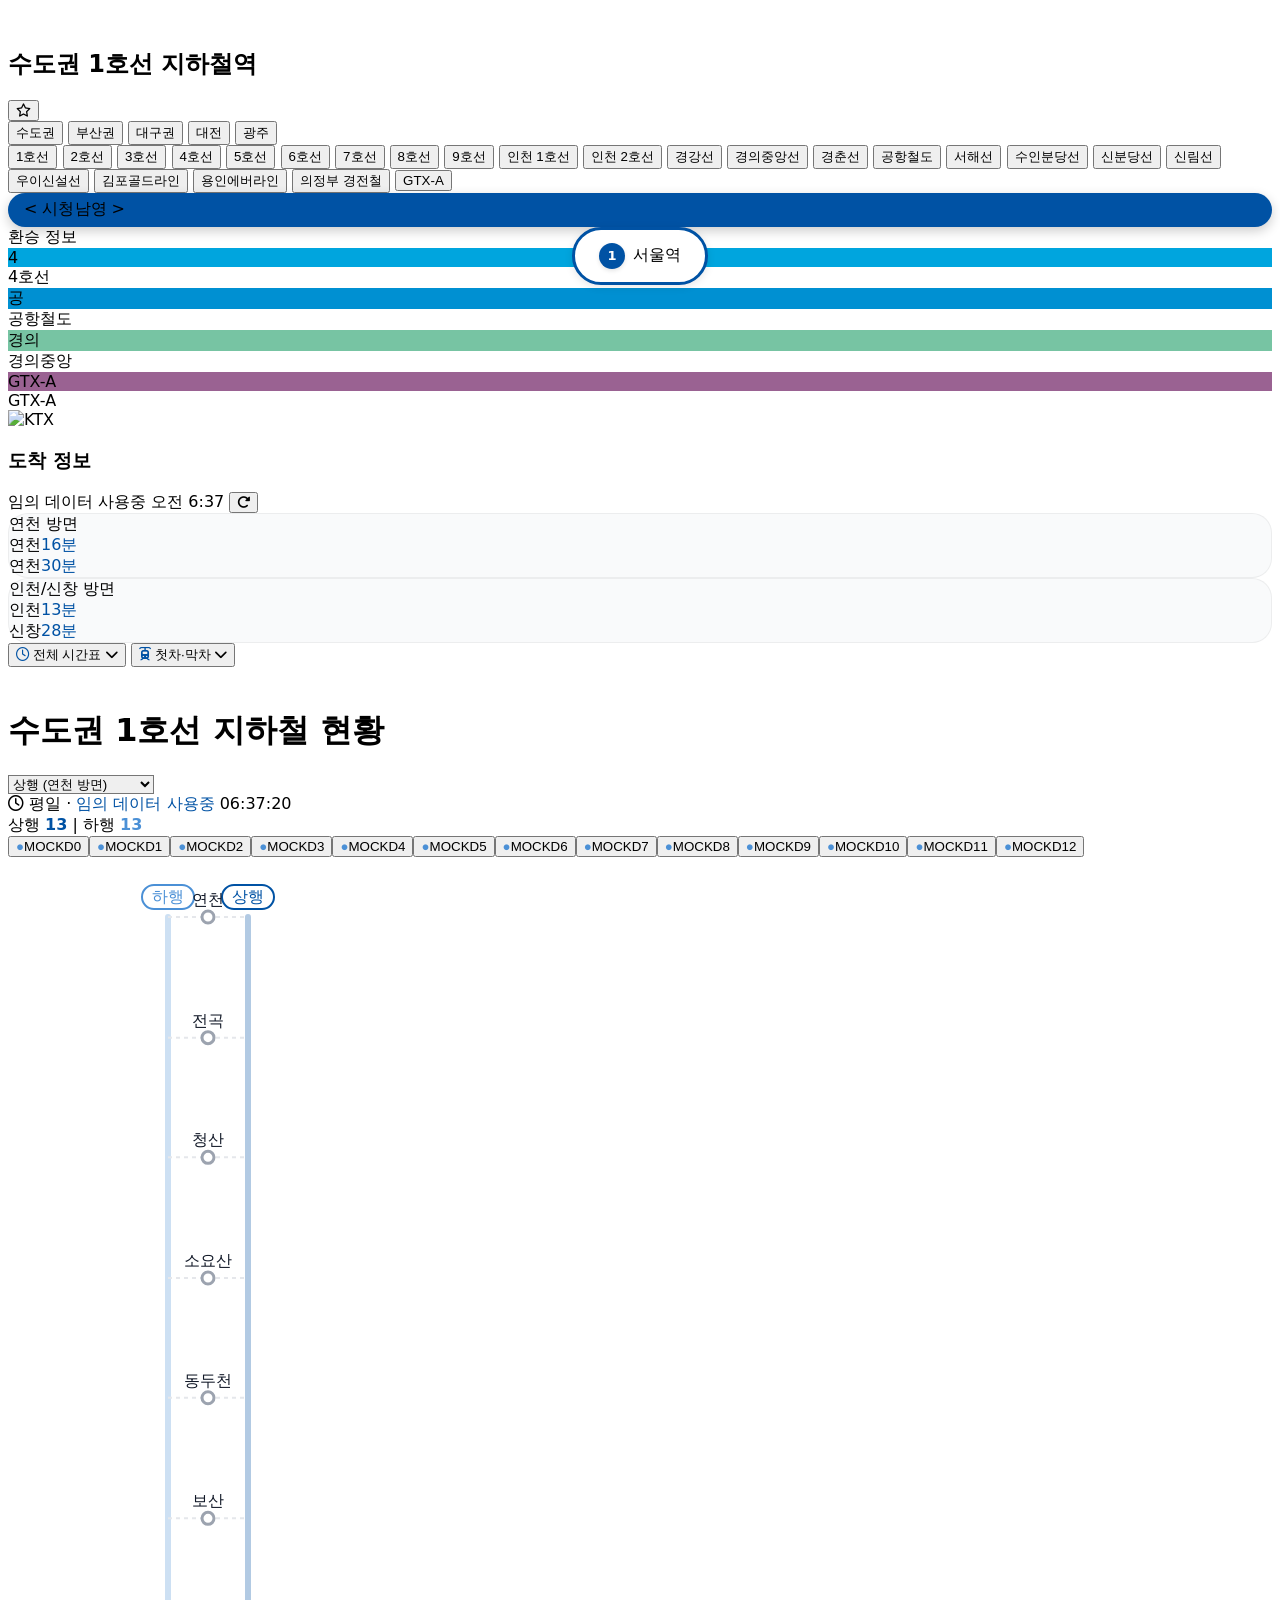
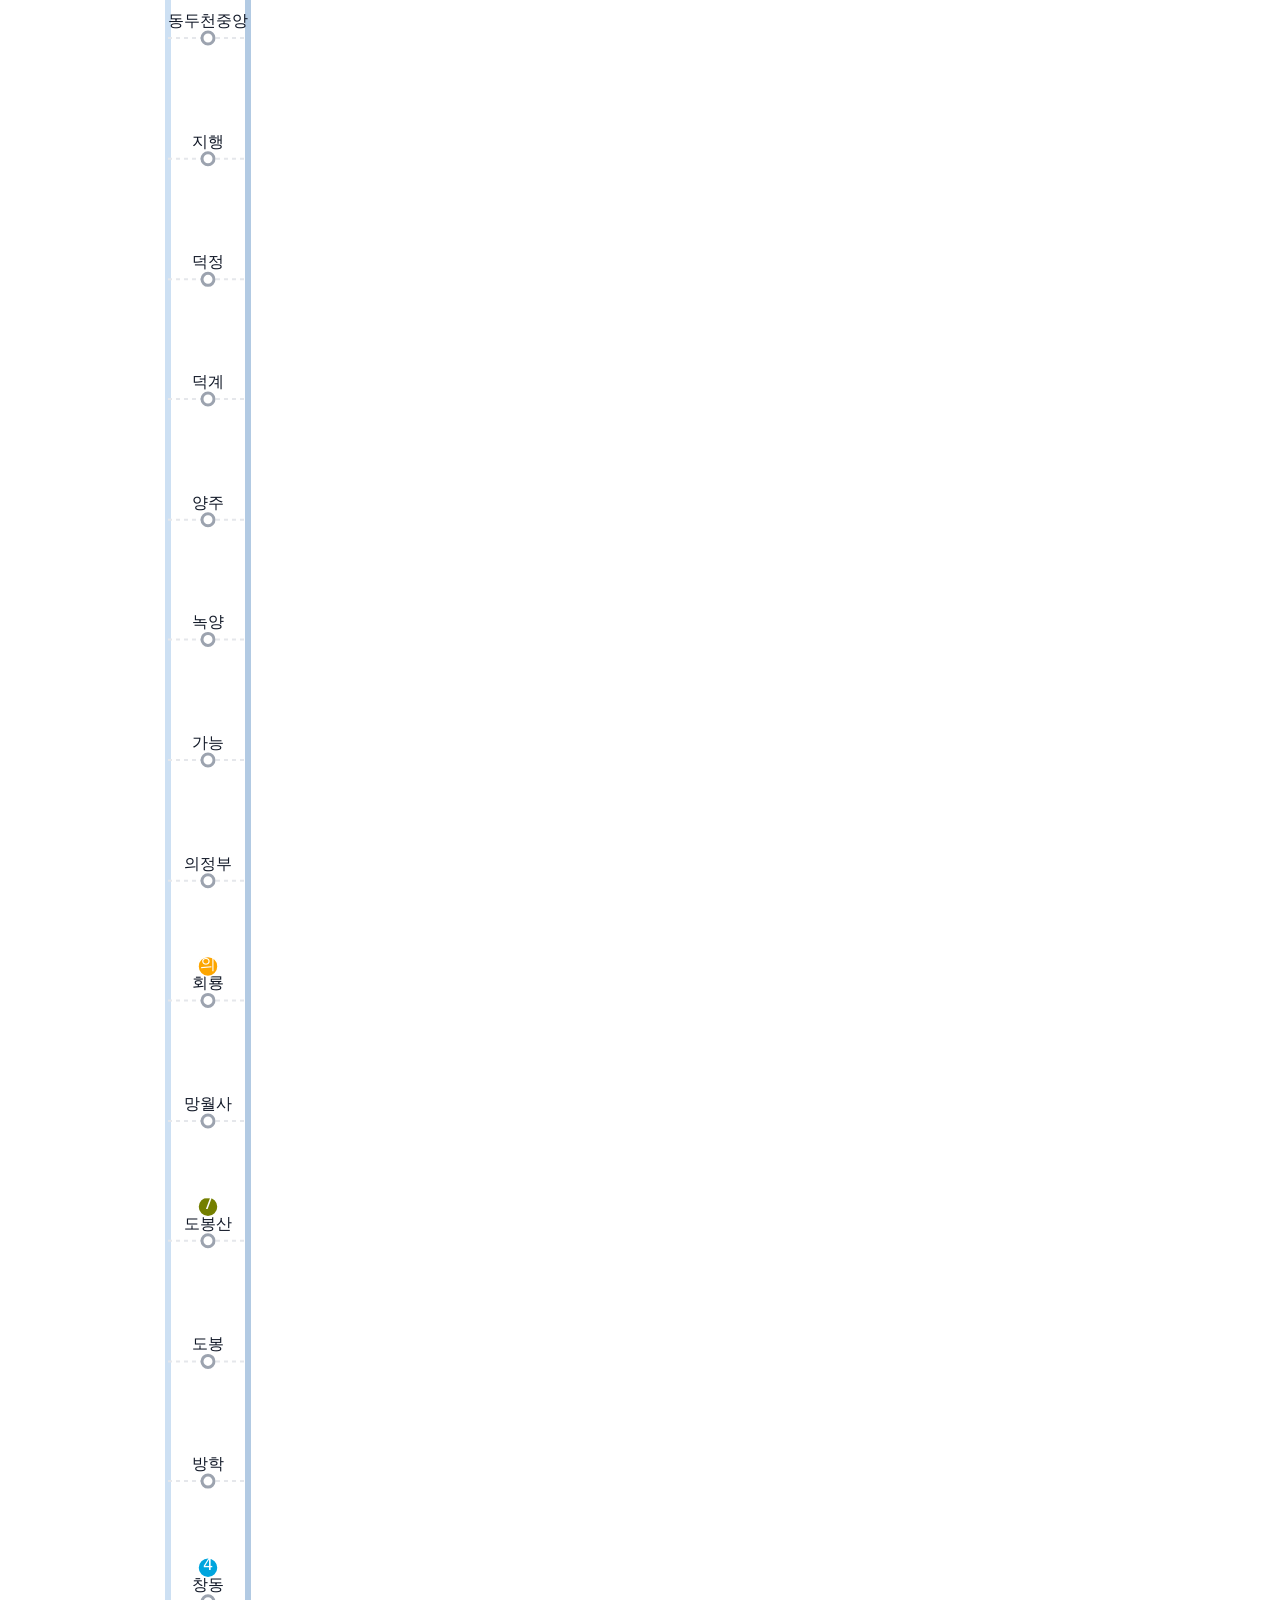
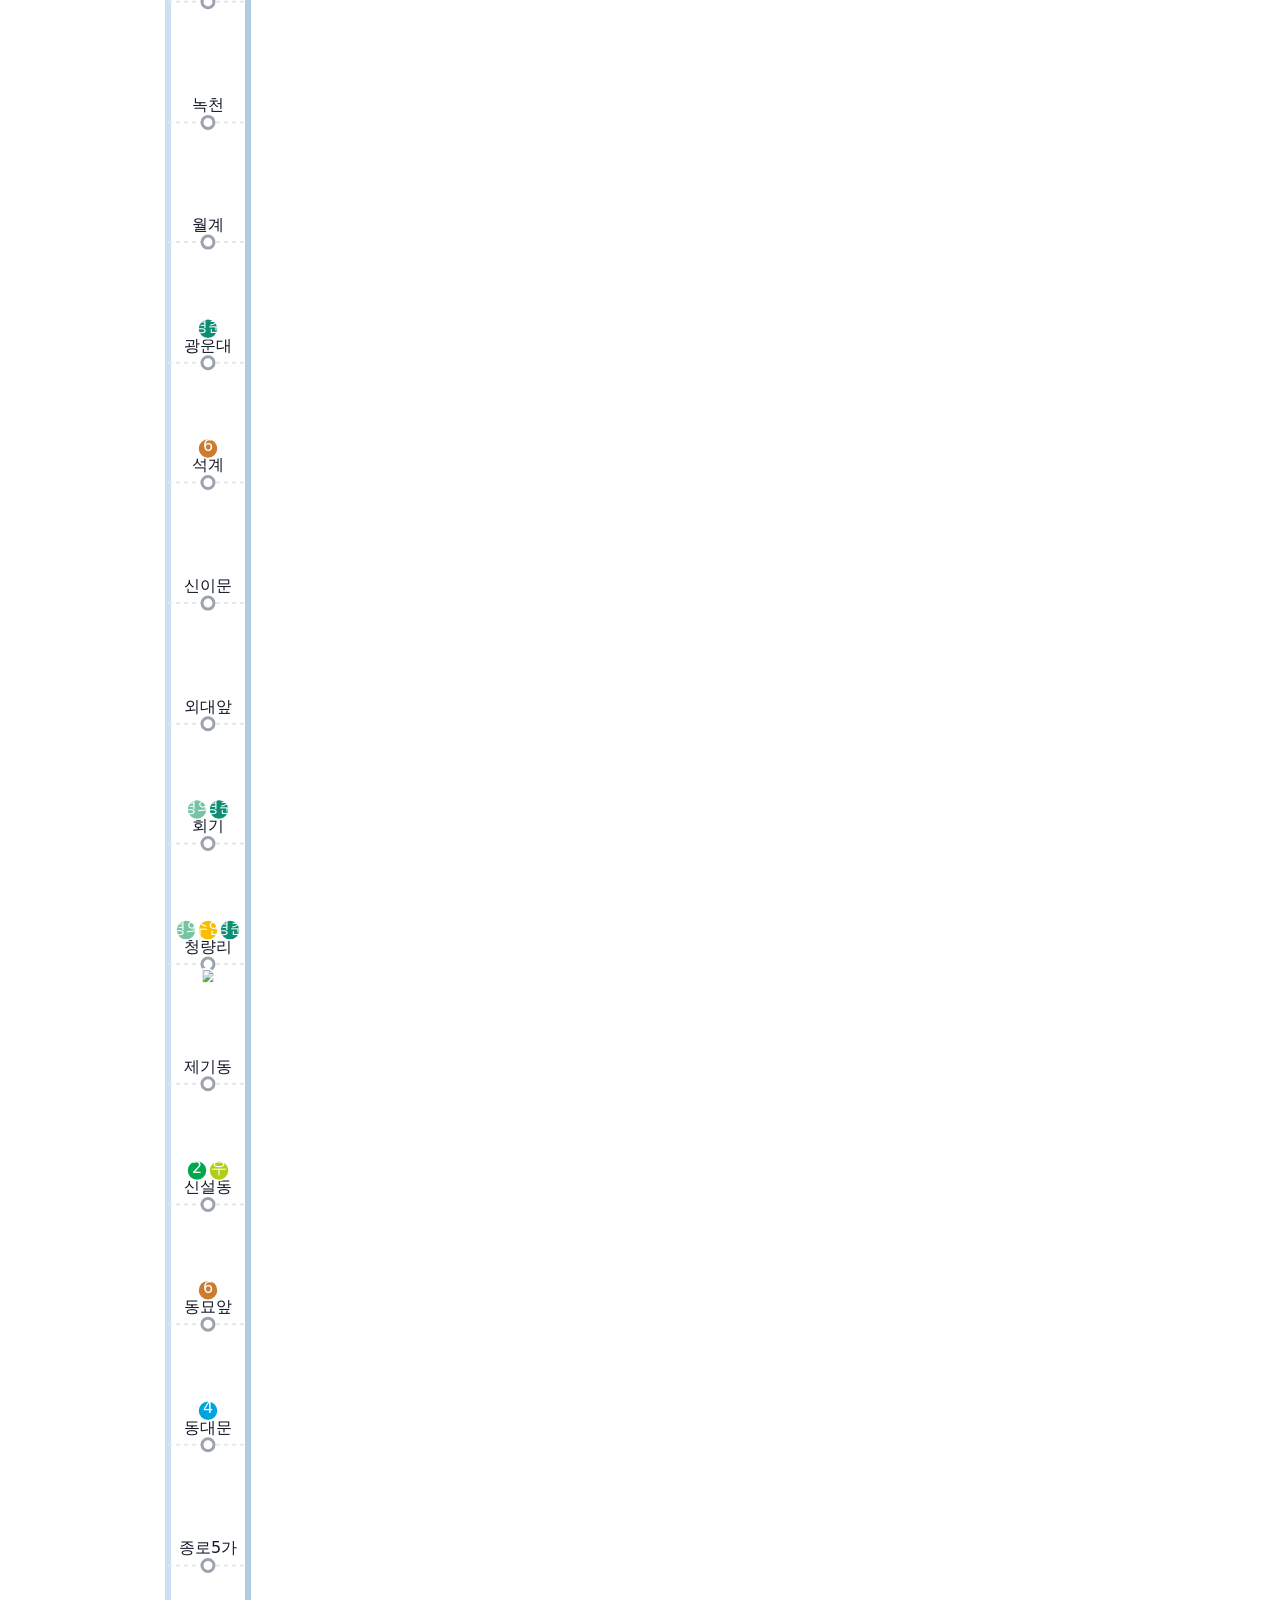
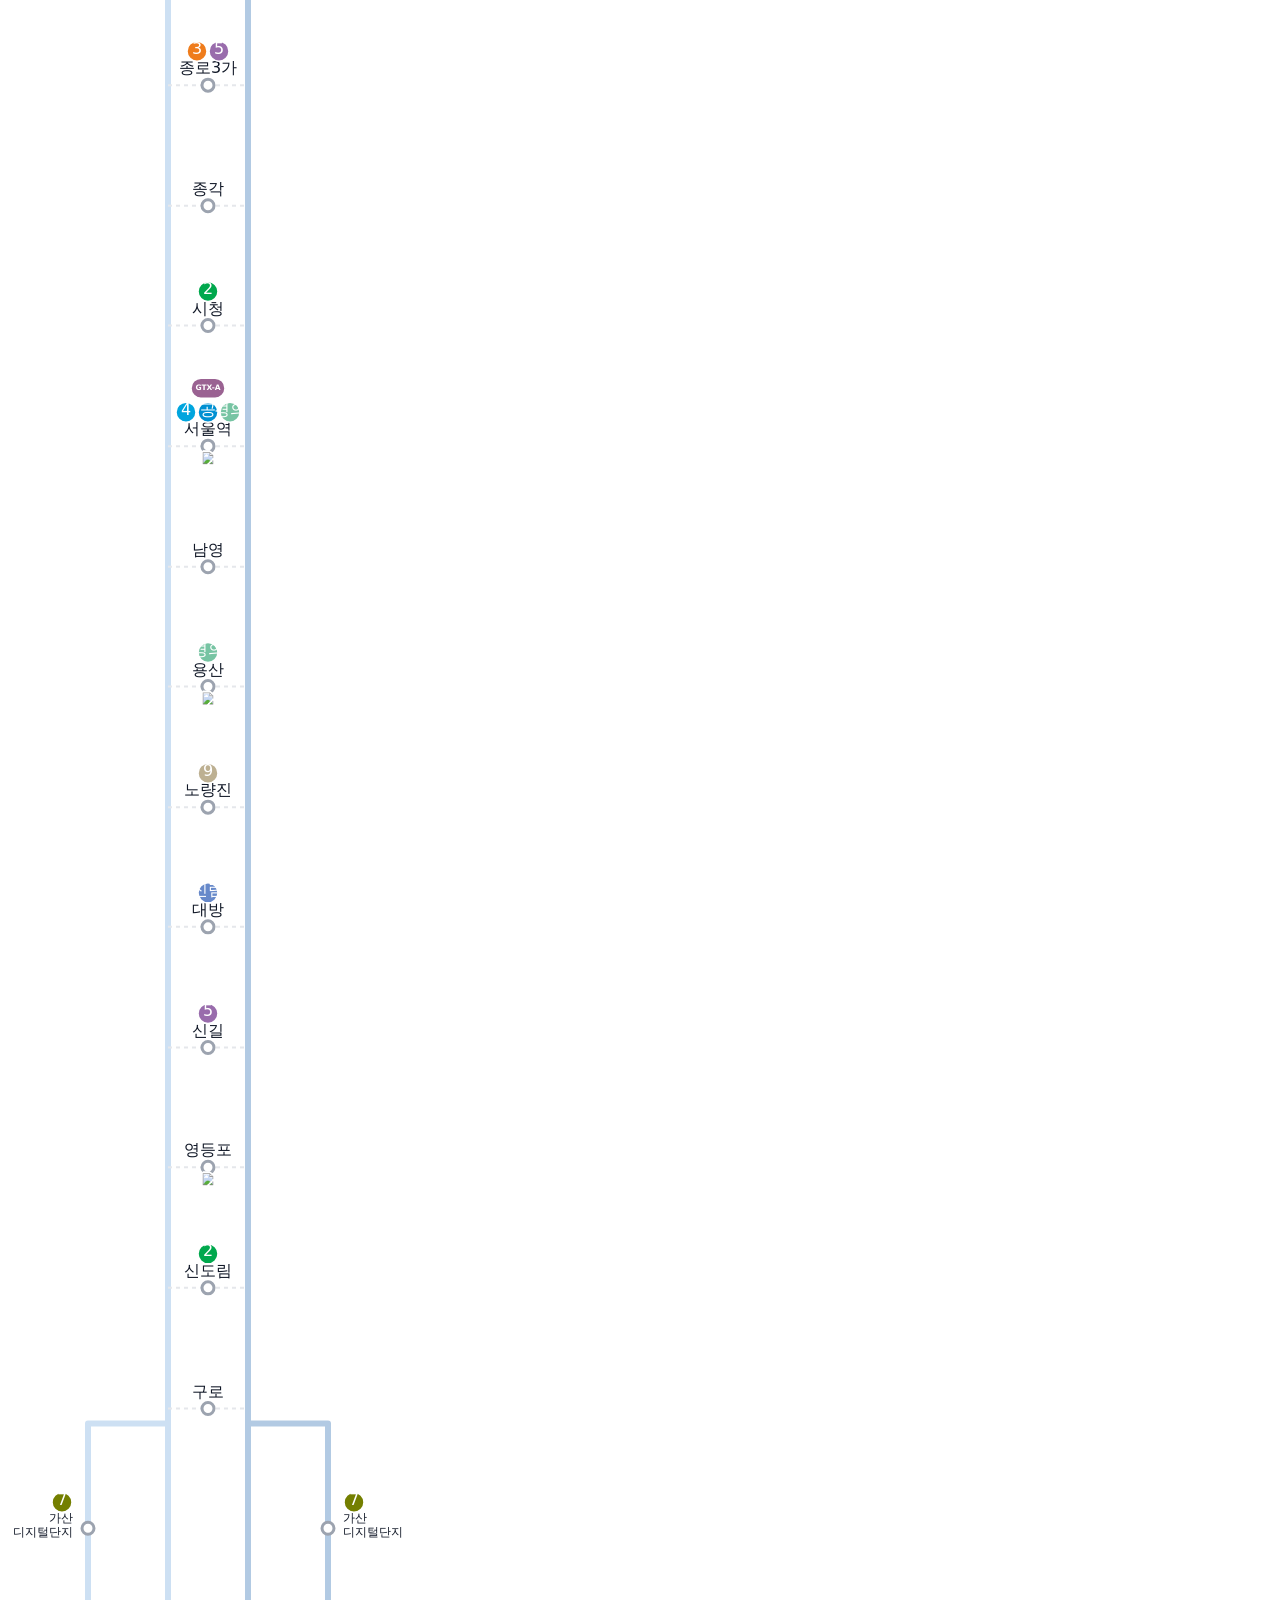
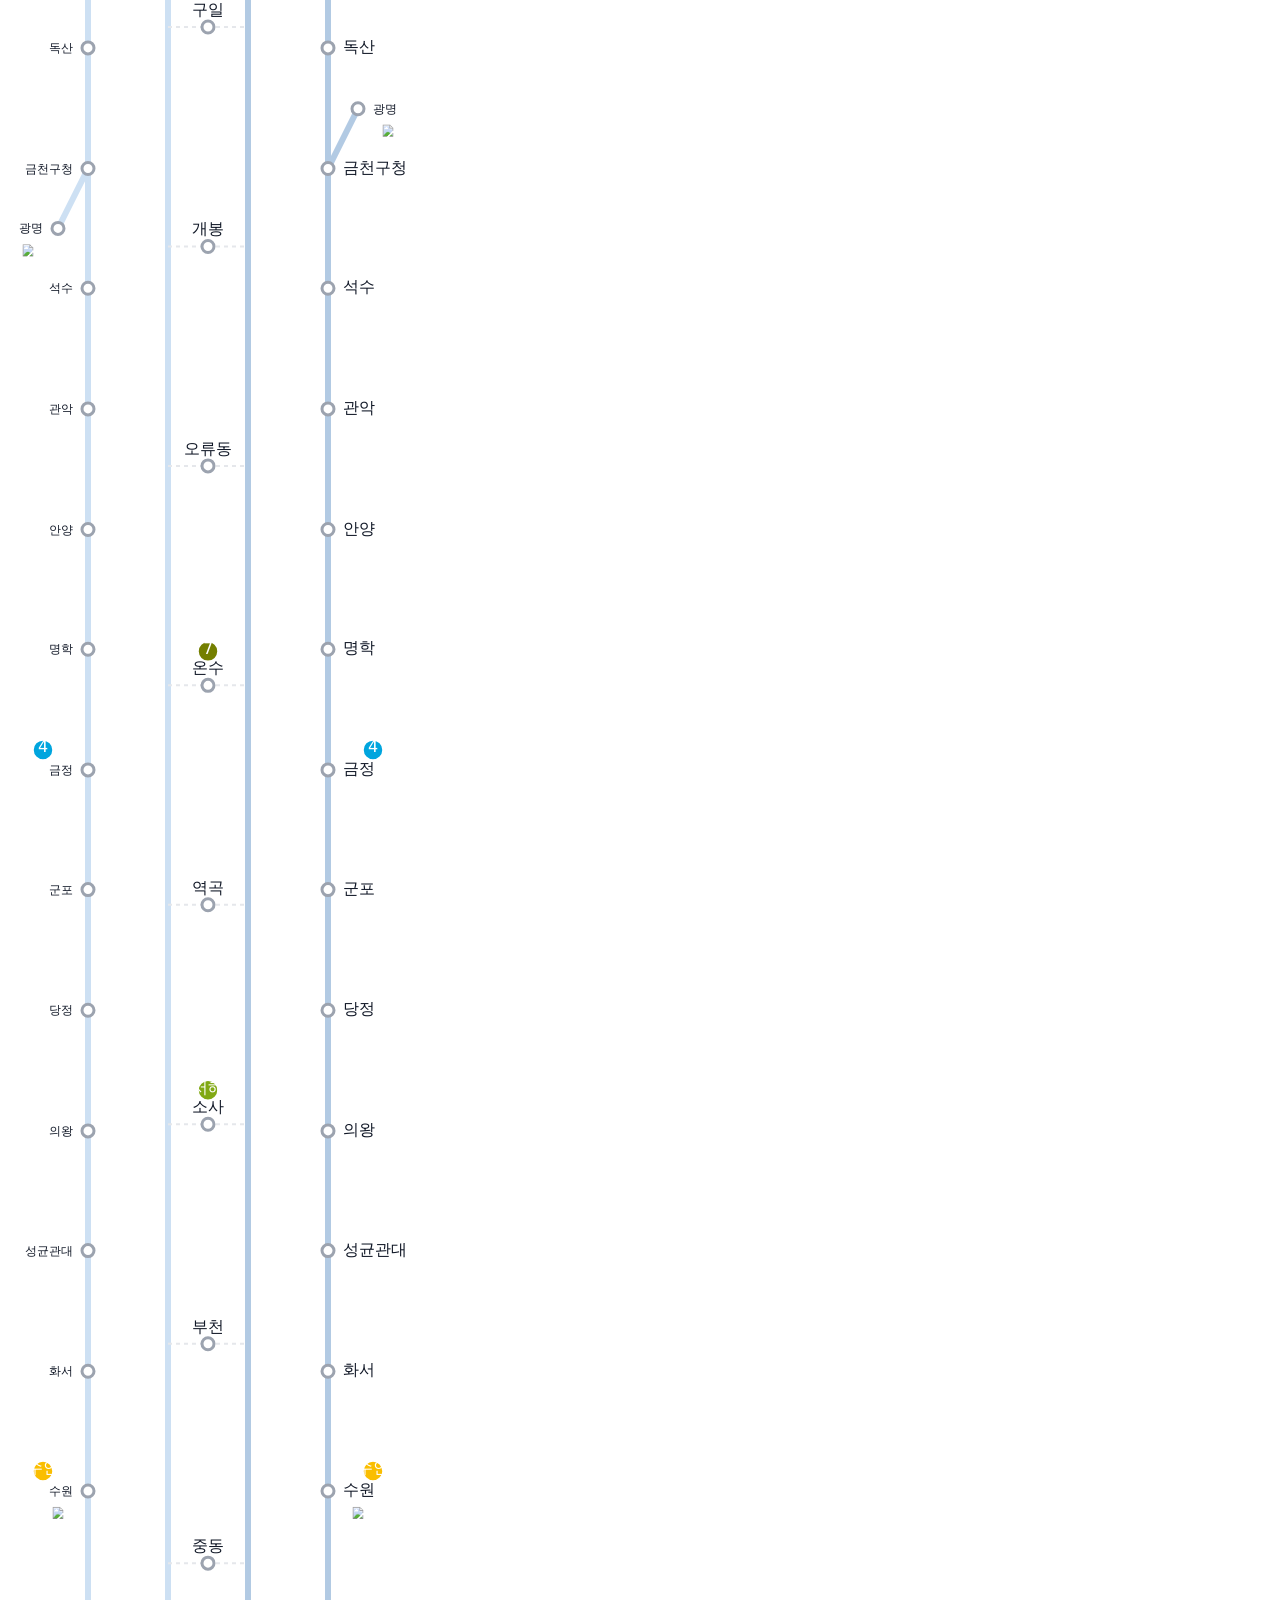
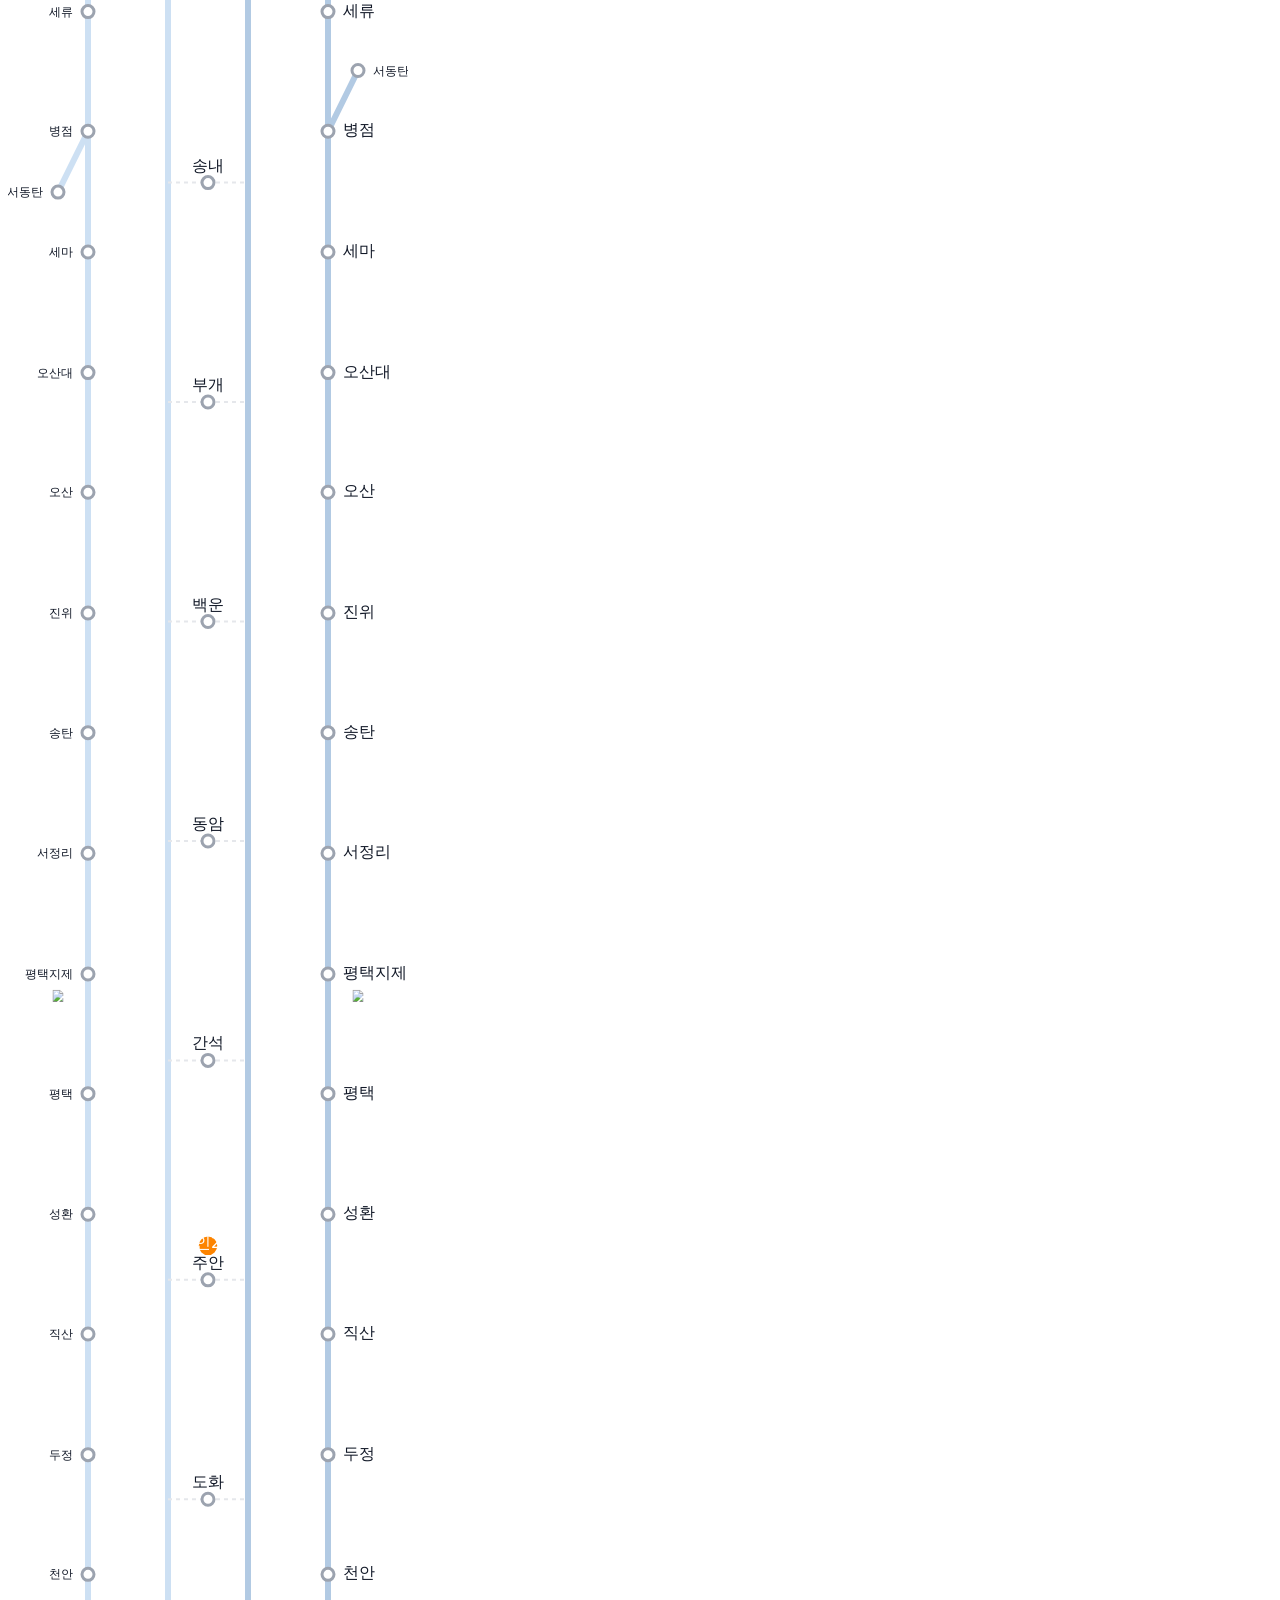
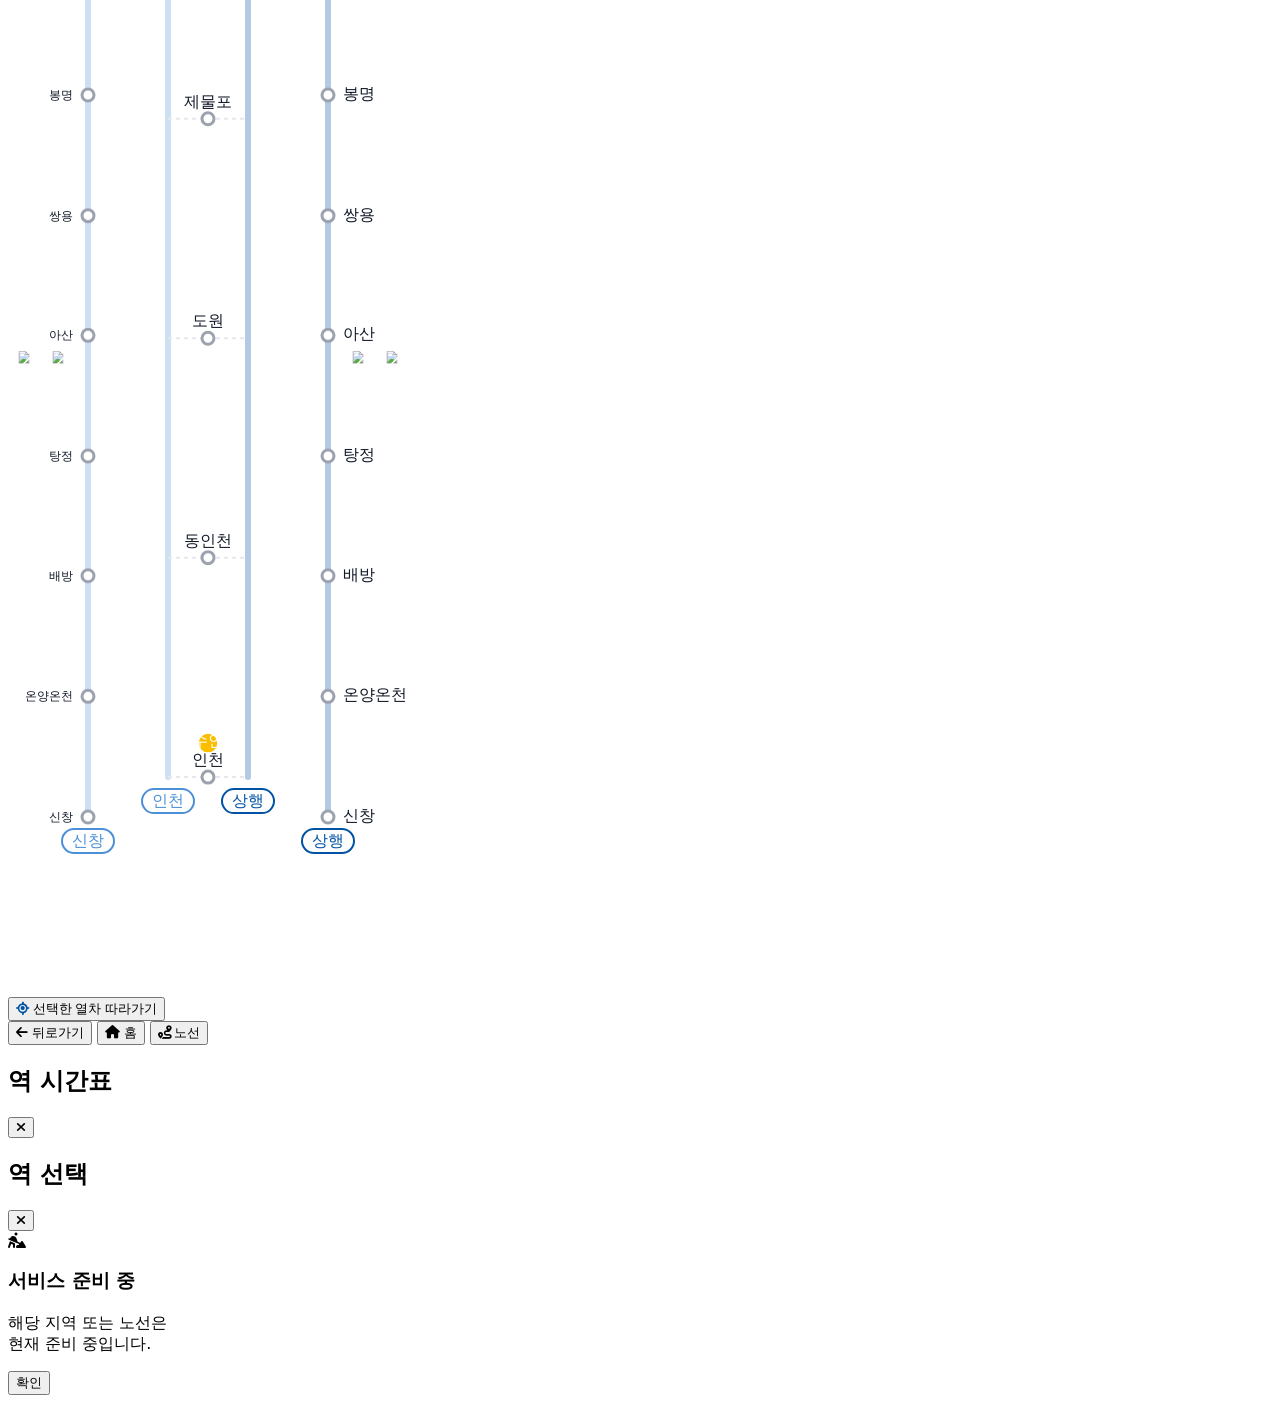
==== commit 3cbca073: "Add files via upload" ====
--- a/seoul.html
+++ b/seoul.html
@@ -805,14 +805,16 @@
                     if (STATIONS['광명']) {
                         const geumcheonY = 60 + lineLen * STATIONS['금천구청'].progress;
                         const gwangmyeongY = 60 + lineLen * STATIONS['광명'].progress;
+                        const gwangmyeongY_up = geumcheonY - (gwangmyeongY - geumcheonY); // 상행은 위로 뻗어나가게 역방향 대칭 적용
                         downBgPathD += ` M 80 ${geumcheonY} L 50 ${gwangmyeongY}`;
-                        upBgPathD += ` M 320 ${geumcheonY} L 350 ${gwangmyeongY}`;
+                        upBgPathD += ` M 320 ${geumcheonY} L 350 ${gwangmyeongY_up}`;
                     }
                     if (STATIONS['서동탄']) {
                         const byeongjeomY = 60 + lineLen * STATIONS['병점'].progress;
                         const seodongtanY = 60 + lineLen * STATIONS['서동탄'].progress;
+                        const seodongtanY_up = byeongjeomY - (seodongtanY - byeongjeomY); // 상행은 위로 뻗어나가게 역방향 대칭 적용
                         downBgPathD += ` M 80 ${byeongjeomY} L 50 ${seodongtanY}`;
-                        upBgPathD += ` M 320 ${byeongjeomY} L 350 ${seodongtanY}`;
+                        upBgPathD += ` M 320 ${byeongjeomY} L 350 ${seodongtanY_up}`;
                     }
                     
                     document.getElementById('svg-down-top').innerHTML = drawCap(160, 40, DOWN_COLOR, '하행');
@@ -1230,6 +1232,24 @@
                 let y1 = 60 + lineLen * s1.progress;
                 let y2 = 60 + lineLen * s2.progress;
                 
+                // 상행(오른쪽) 광명/서동탄 가지치기 대칭 역방향 Y 계산
+                if (t.direction === 'up' && currentLineId === 'seoul_line1') {
+                    if (s1.branch === 'gwangmyeong') {
+                        let base = 60 + lineLen * STATIONS['금천구청'].progress;
+                        y1 = base - (y1 - base);
+                    } else if (s1.branch === 'seodongtan') {
+                        let base = 60 + lineLen * STATIONS['병점'].progress;
+                        y1 = base - (y1 - base);
+                    }
+                    if (s2.branch === 'gwangmyeong') {
+                        let base = 60 + lineLen * STATIONS['금천구청'].progress;
+                        y2 = base - (y2 - base);
+                    } else if (s2.branch === 'seodongtan') {
+                        let base = 60 + lineLen * STATIONS['병점'].progress;
+                        y2 = base - (y2 - base);
+                    }
+                }
+
                 let localRatio = 0;
                 if (s2.progress !== s1.progress) {
                     localRatio = (t.overallProgress - s1.progress) / (s2.progress - s1.progress);
@@ -1343,12 +1363,21 @@
                         ${extraHtmlL}
                     </g>`;
                     
+                    let lineY_R = lineY;
+                    if (stationName === '광명') {
+                        let base = 60 + lineLen * STATIONS['금천구청'].progress;
+                        lineY_R = base - (lineY - base);
+                    } else if (stationName === '서동탄') {
+                        let base = 60 + lineLen * STATIONS['병점'].progress;
+                        lineY_R = base - (lineY - base);
+                    }
+
                     let stationNameR = `<text x="15" y="4" text-anchor="start" fill="${isSel ? THEME_COLOR : '#111827'}" font-size="${fontSize}px" class="font-bold tracking-tight">${stationName}</text>`;
                     let extraHtmlR = '';
                     if (s.ktx) {
                         extraHtmlR += `<image href="https://upload.wikimedia.org/wikipedia/en/e/e3/KTX_logo.svg" x="15" y="16" width="30" height="12" style="filter: drop-shadow(1px 1px 0px white) drop-shadow(-1px -1px 0px white) drop-shadow(1px -1px 0px white) drop-shadow(-1px 1px 0px white);" preserveAspectRatio="xMidYMid meet" />`;
                     }
-                    lineHTML += `<g transform="translate(350, ${lineY})" onclick="handleStationClick('${stationName}')" class="cursor-pointer">
+                    lineHTML += `<g transform="translate(350, ${lineY_R})" onclick="handleStationClick('${stationName}')" class="cursor-pointer">
                         <circle r="${isSel ? '8' : '6'}" fill="#ffffff" stroke="${isSel ? THEME_COLOR : '#9CA3AF'}" stroke-width="${isSel ? '4' : '3'}" />
                         ${stationNameR}
                         ${extraHtmlR}
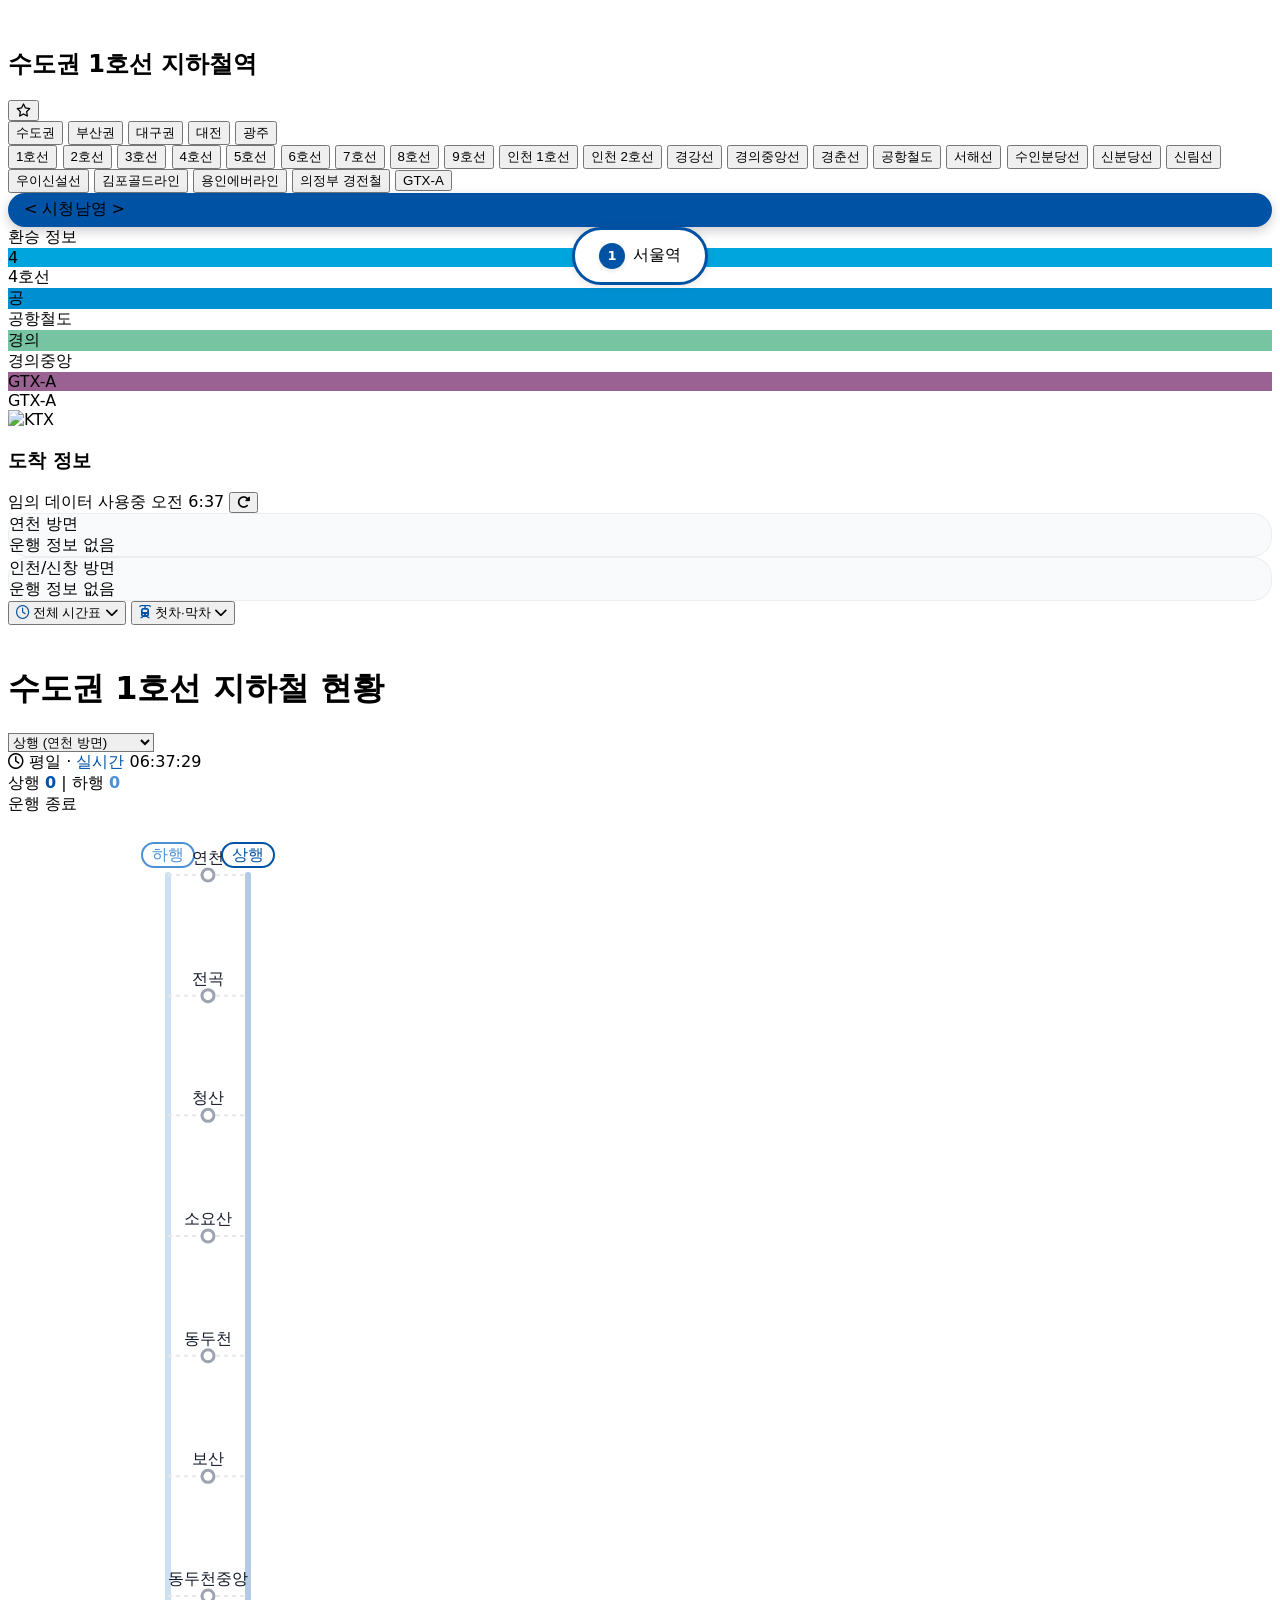
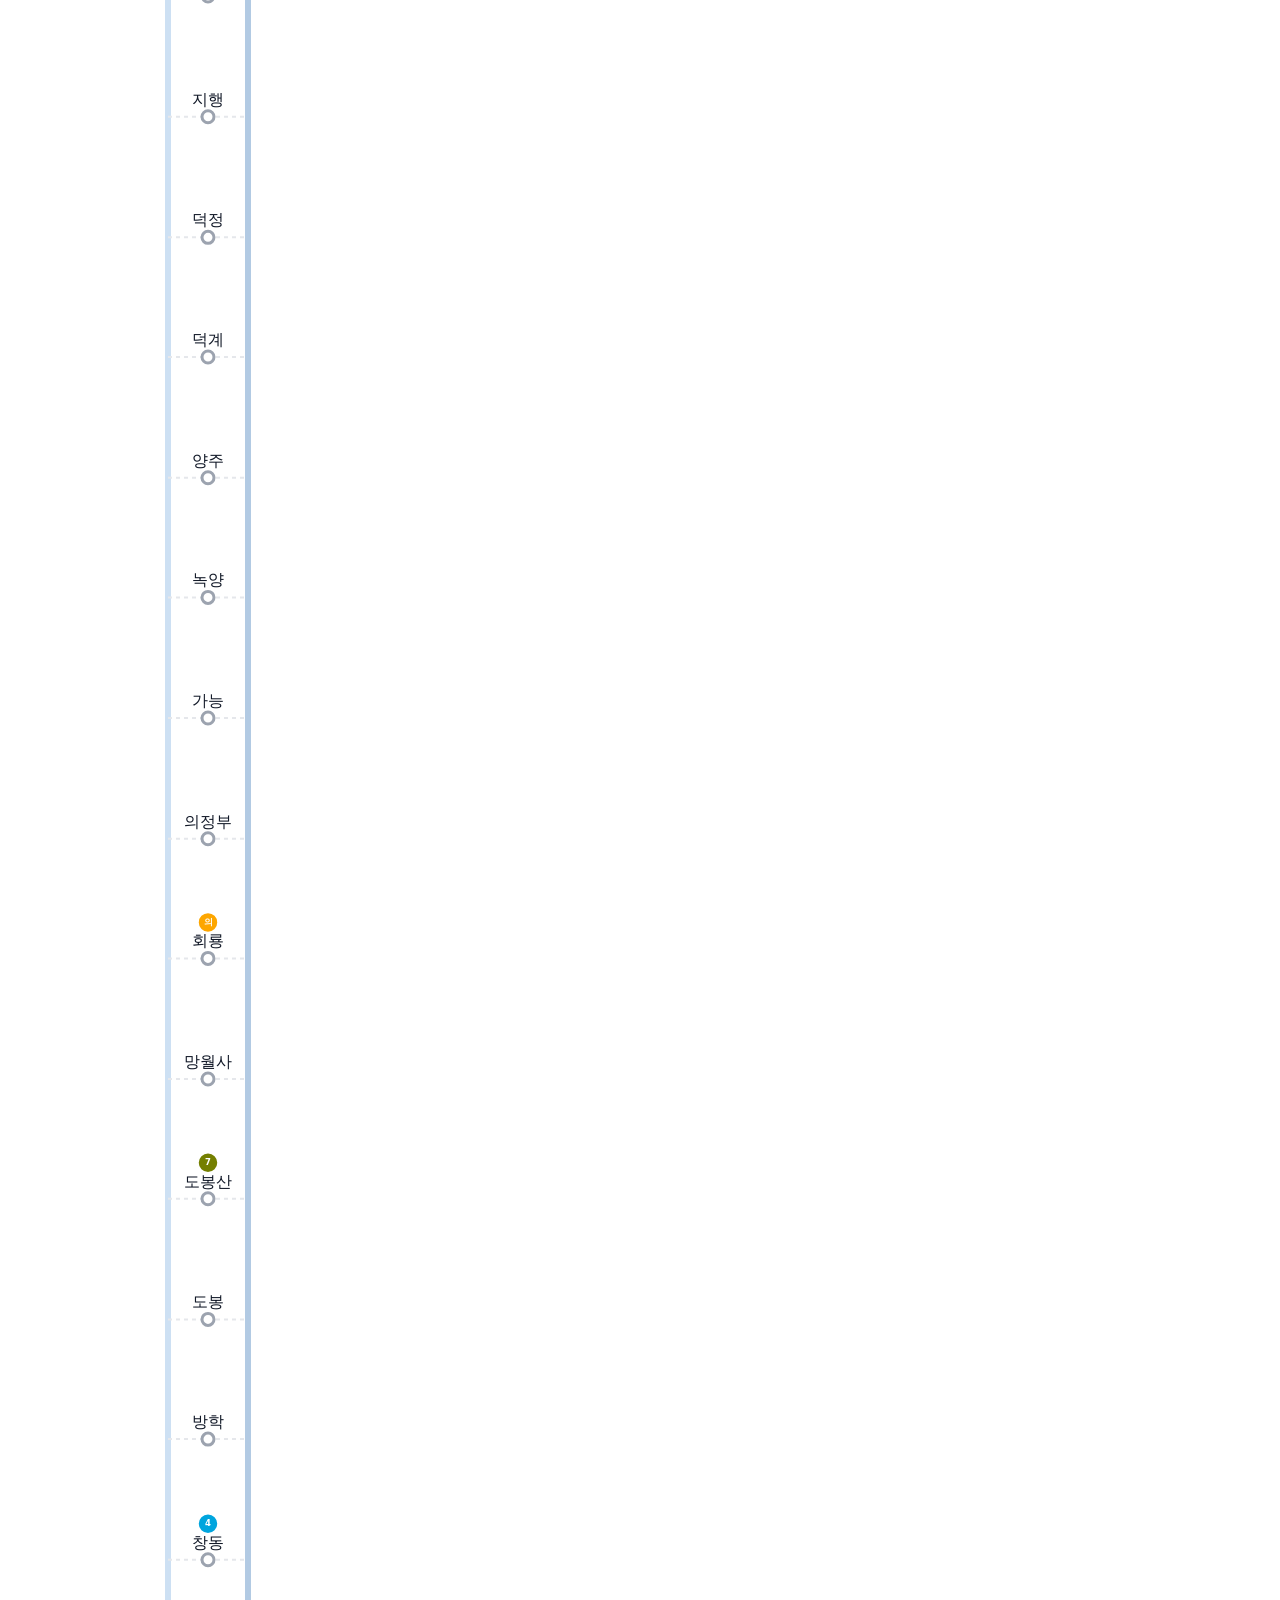
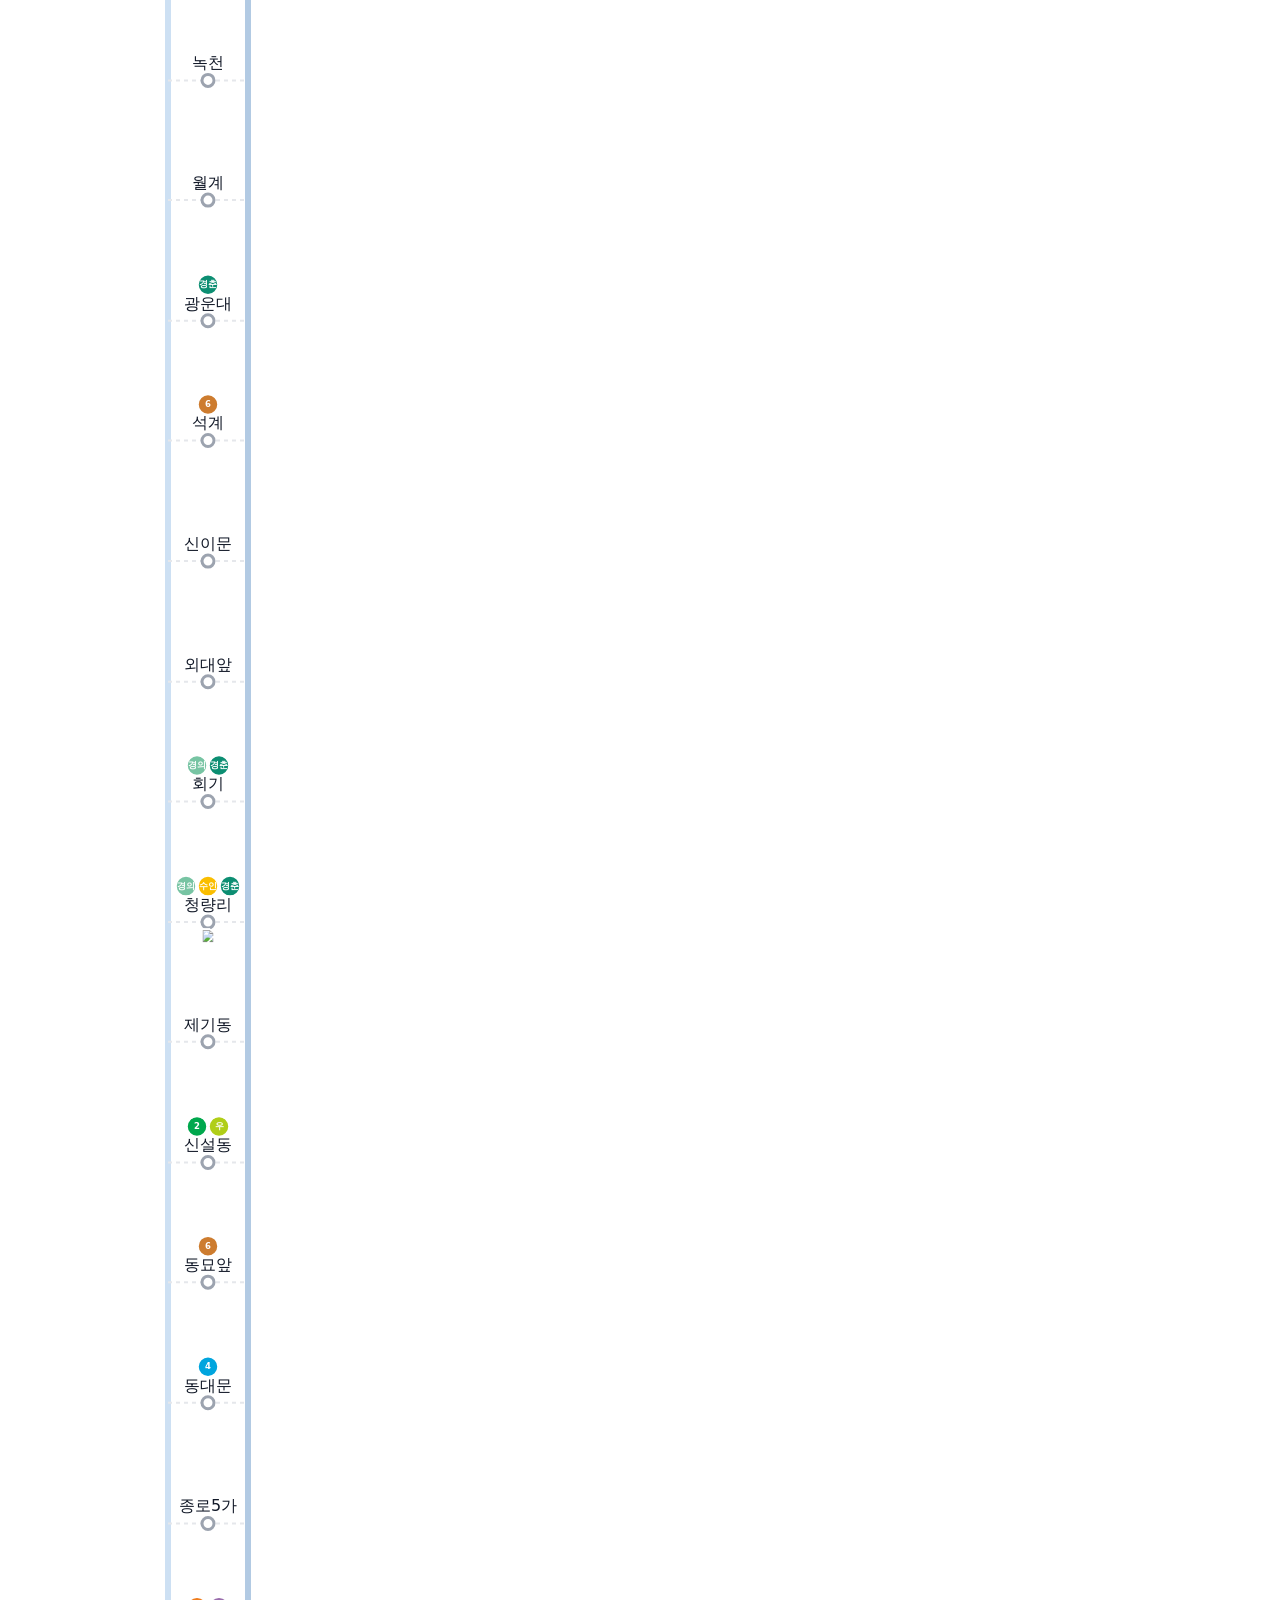
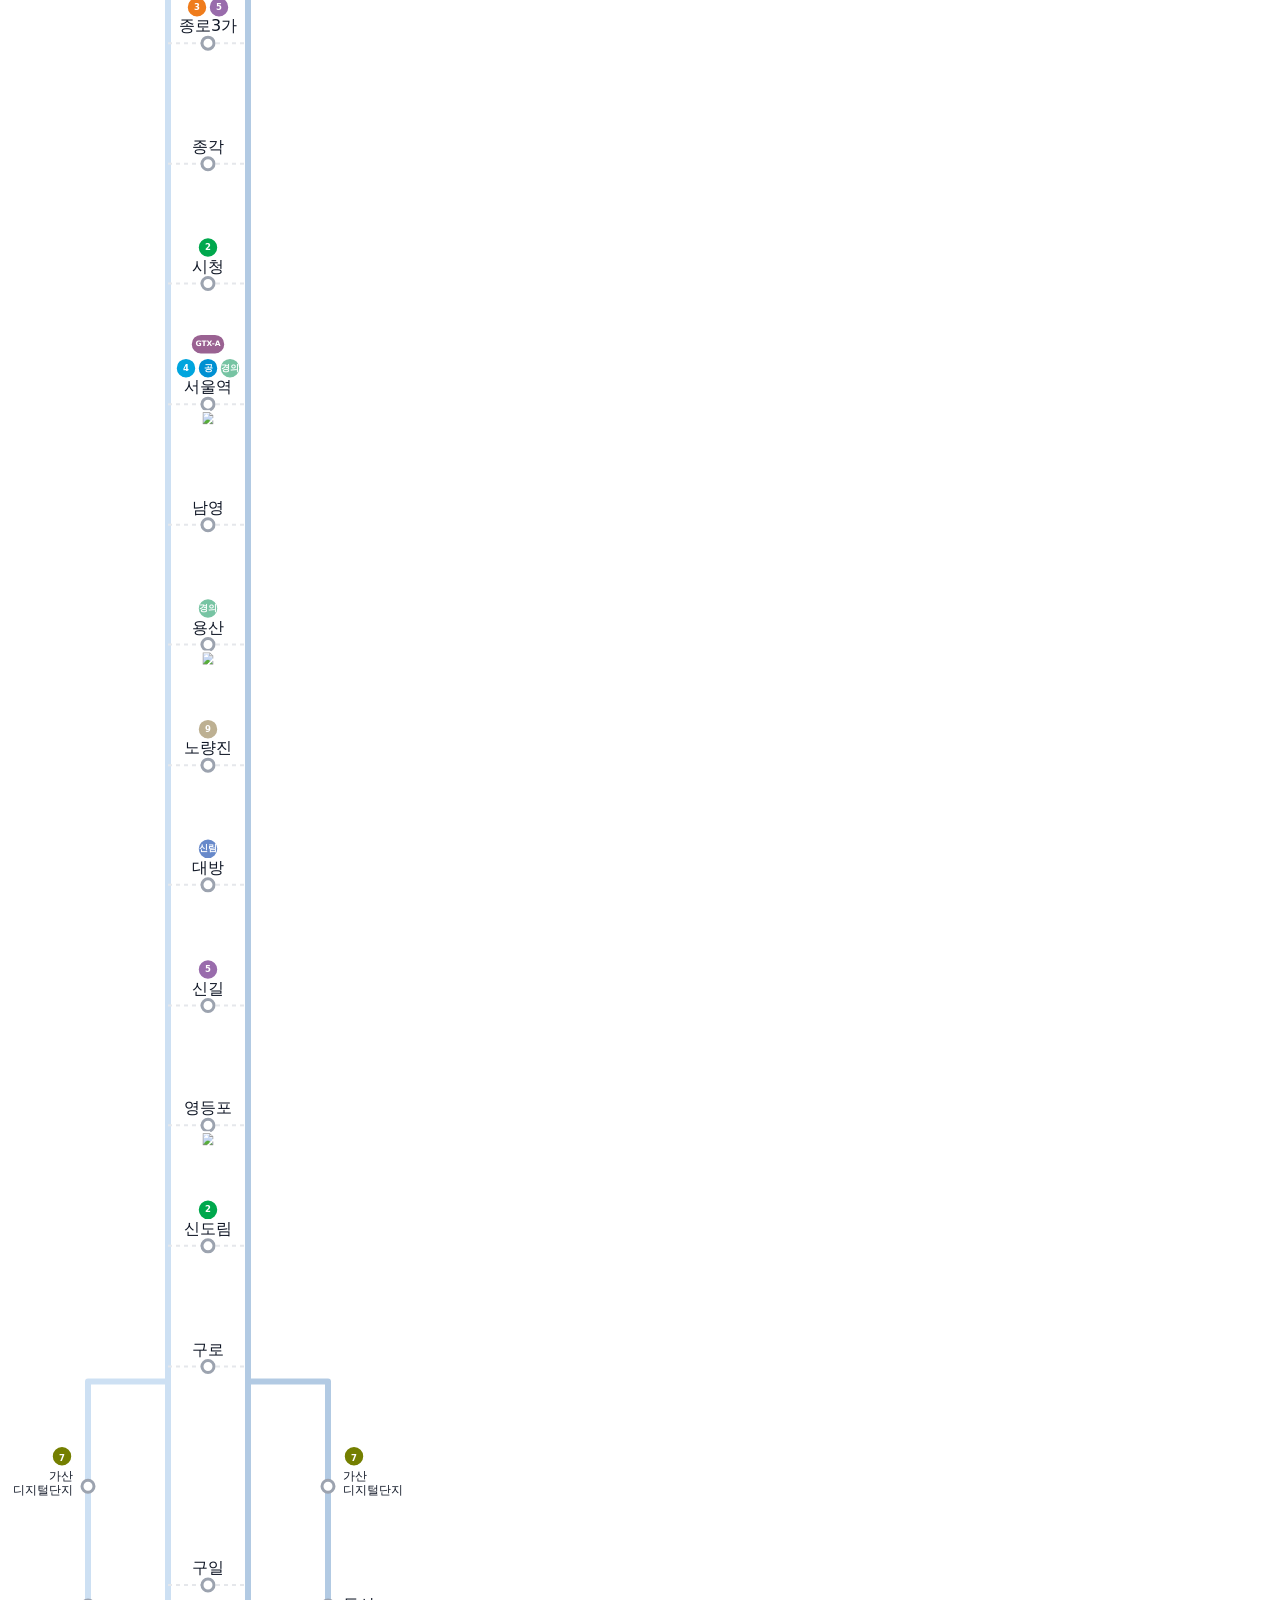
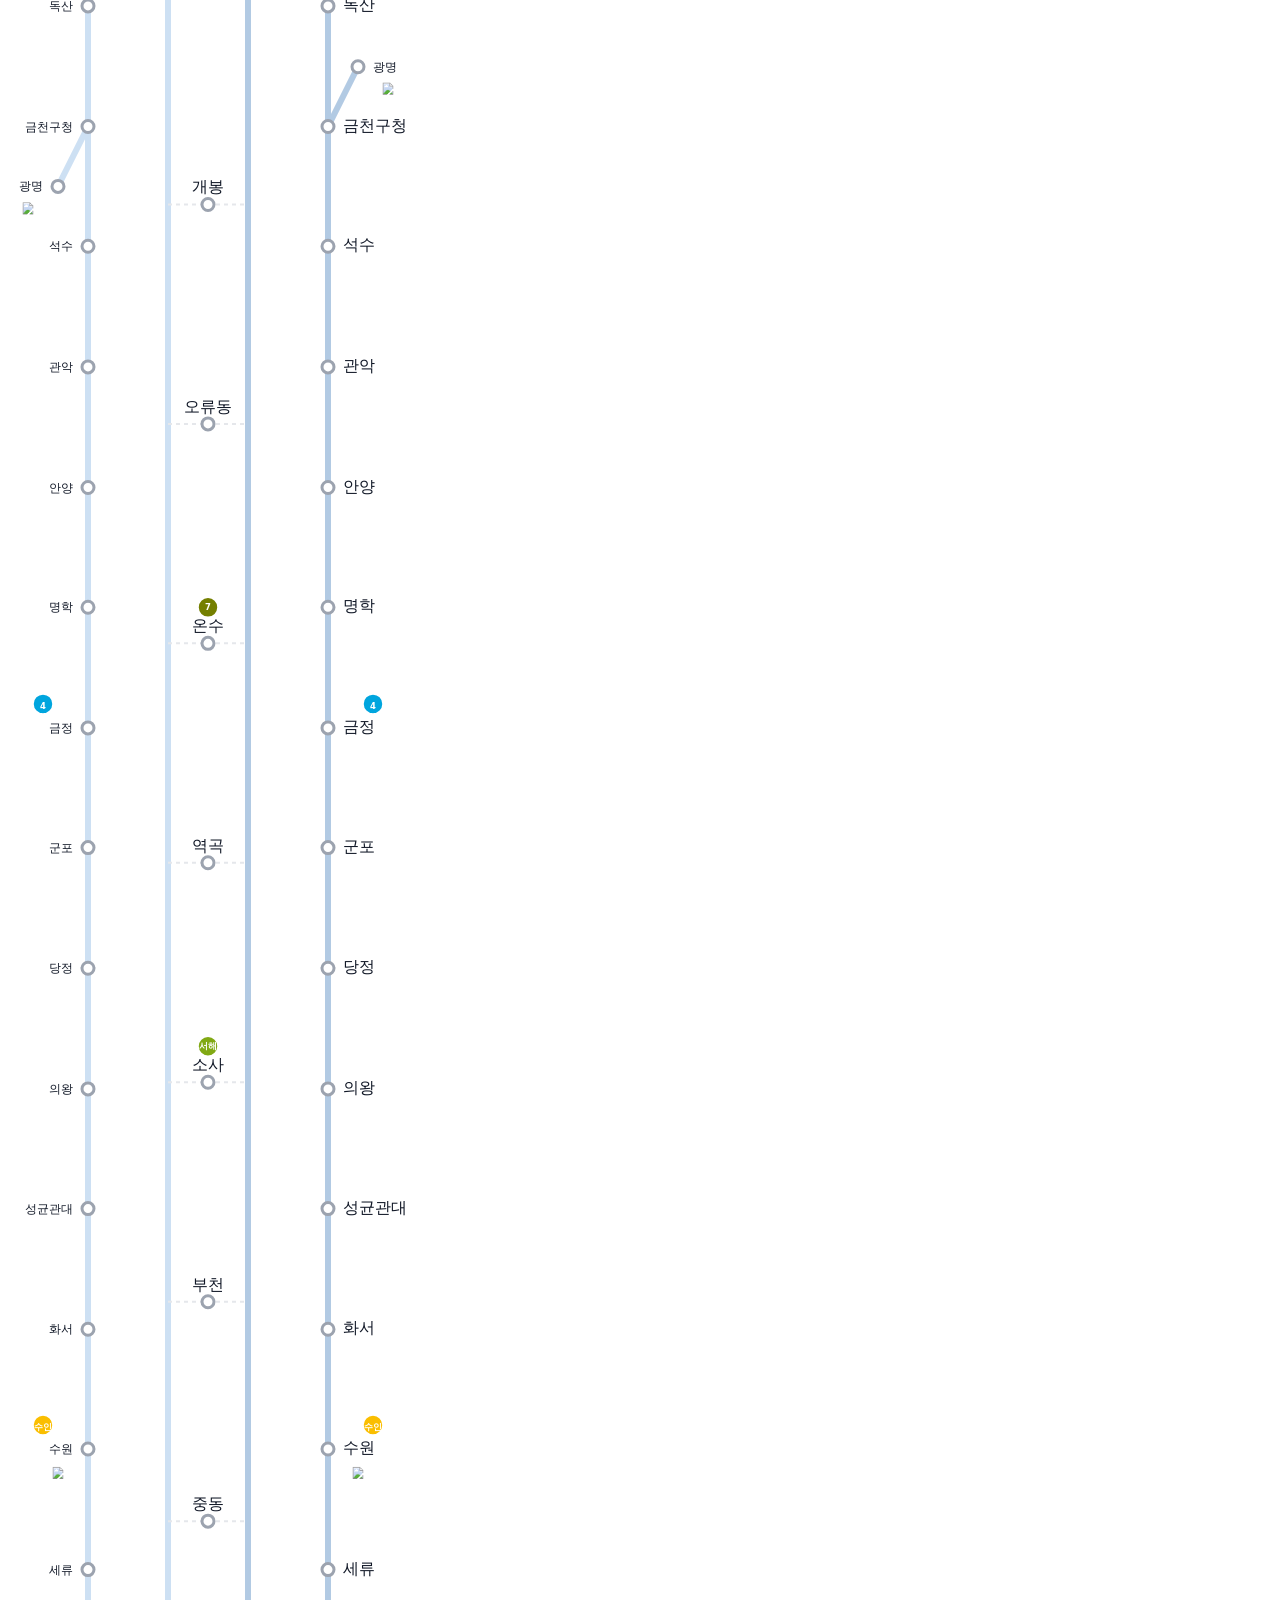
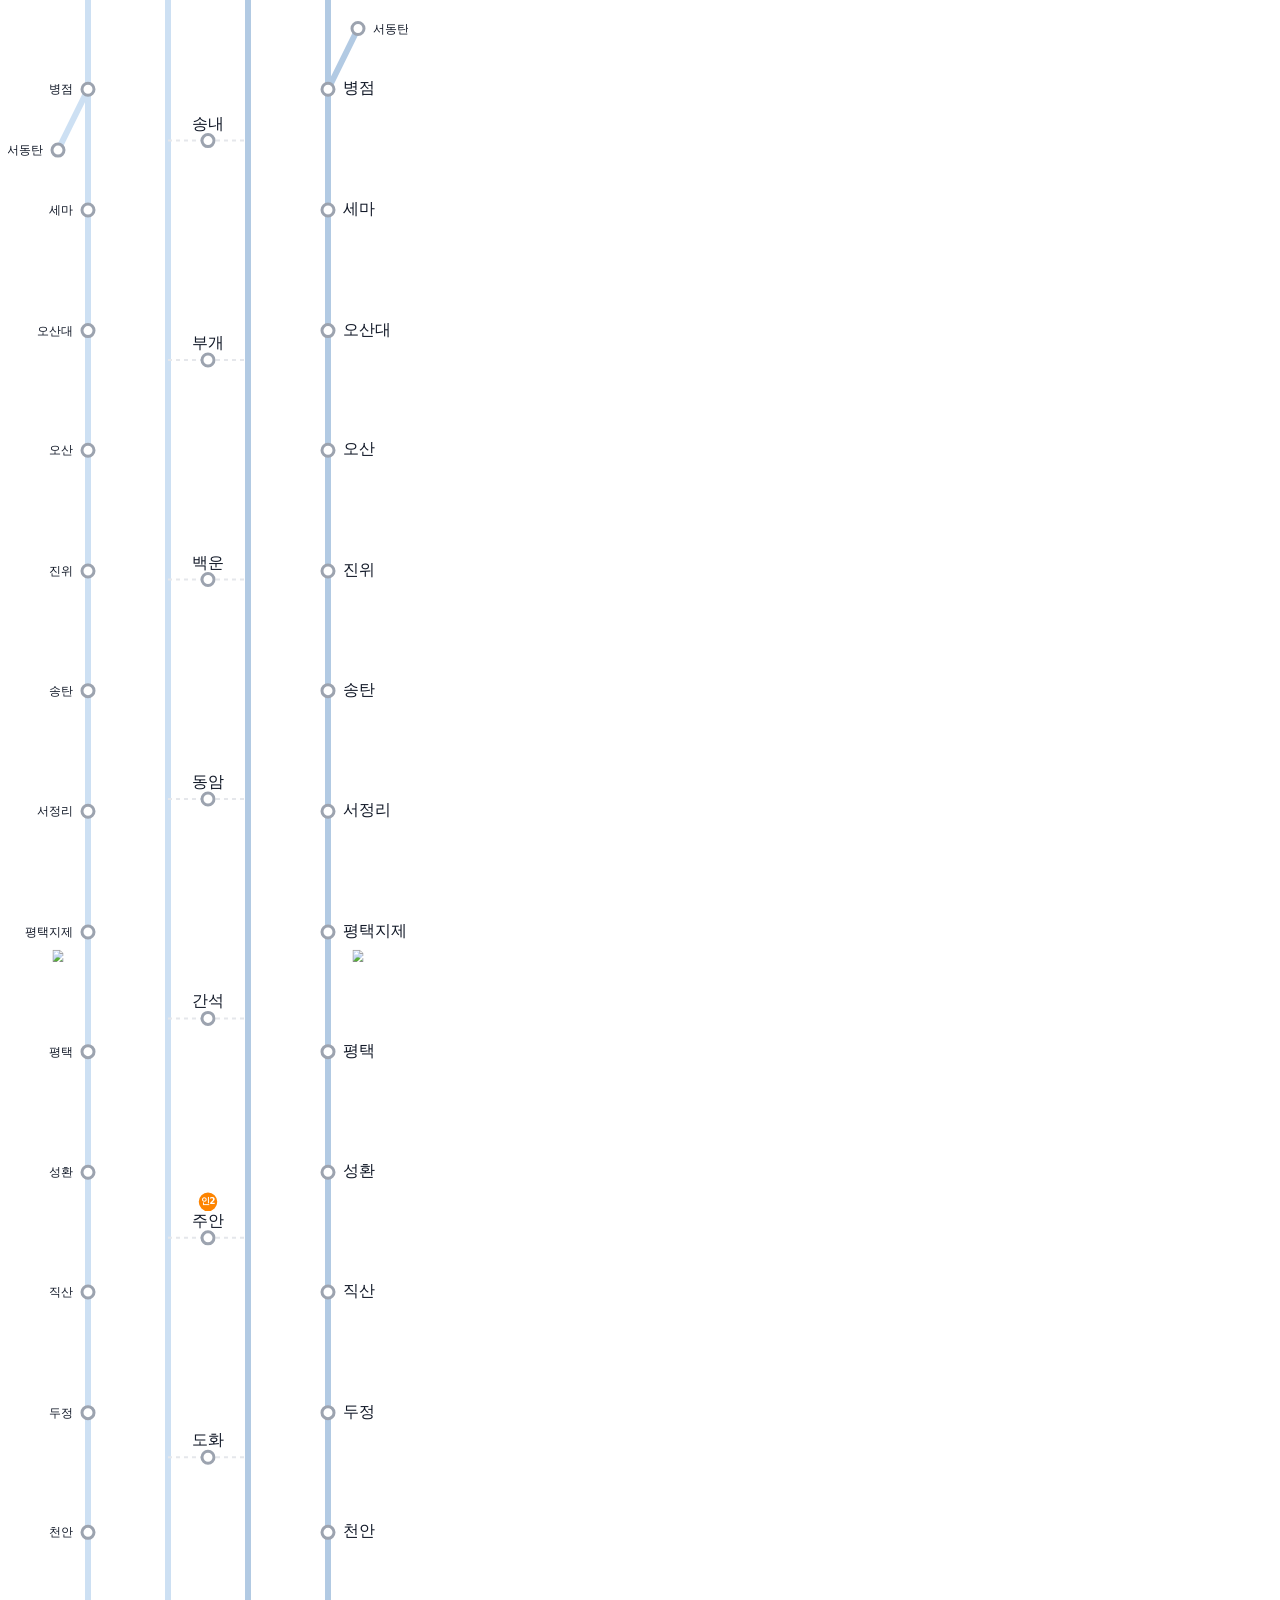
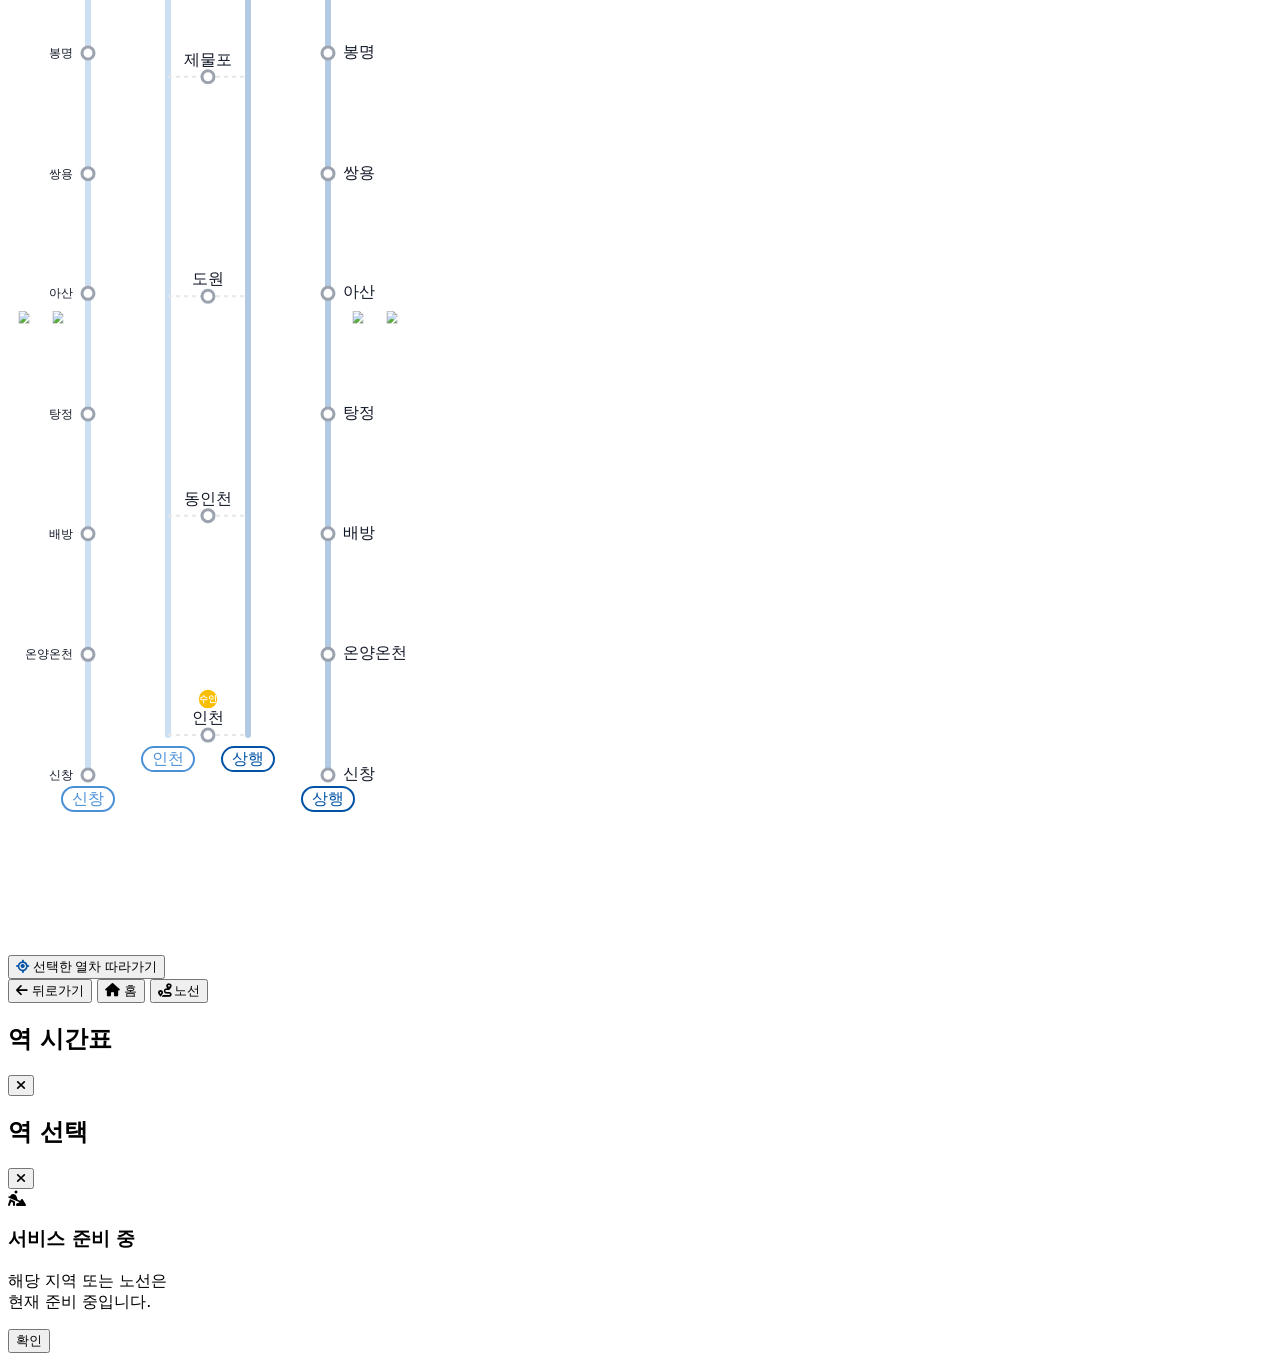
==== commit 73f10adc: "Add files via upload" ====
--- a/seoul.html
+++ b/seoul.html
@@ -129,7 +129,7 @@
                     <!-- 지역 선택 탭 -->
                     <div class="flex gap-1.5 overflow-x-auto hide-scrollbar mb-2 pb-1">
                         <button class="px-3 py-1 rounded-full text-[11px] font-bold bg-[#0052A4] text-white shadow-[0_2px_8px_rgba(0,82,164,0.3)] shrink-0 border border-[#0052A4] transition-all">수도권</button>
-                        <!-- 다른 지역 버튼 (index.html 파일로 파라미터와 함께 이동) -->
+                        <!-- 다른 지역 버튼 -->
                         <button onclick="window.location.href='index.html?region=busan'" class="px-3 py-1 rounded-full text-[11px] font-bold bg-gray-100 text-gray-500 shrink-0 border border-black/5 cursor-pointer hover:bg-gray-200 transition-all">부산권</button>
                         <button onclick="window.location.href='index.html?region=daegu'" class="px-3 py-1 rounded-full text-[11px] font-bold bg-gray-100 text-gray-500 shrink-0 border border-black/5 cursor-pointer hover:bg-gray-200 transition-all">대구권</button>
                         <button onclick="window.location.href='index.html?region=daejeon'" class="px-3 py-1 rounded-full text-[11px] font-bold bg-gray-100 text-gray-500 shrink-0 border border-black/5 cursor-pointer hover:bg-gray-200 transition-all">대전</button>
@@ -198,7 +198,7 @@
                         <div class="flex items-center gap-2">
                             <span id="data-status-home" class="hidden text-[10px] font-bold text-red-400 bg-red-500/10 px-2 py-1 rounded-md border border-red-500/20 animate-pulse">임의 데이터 사용중</span>
                             <span id="home-current-time" class="text-xs font-bold text-gray-500 bg-black/5 px-2 py-1 rounded-md">오후 5:35</span>
-                            <button onclick="renderHomeArrivalInfo()" class="w-6 h-6 flex items-center justify-center text-gray-500 hover:text-black transition-colors"><i class="fa-solid fa-rotate-right"></i></button>
+                            <button onclick="renderHomeArrivalInfo(true)" class="w-6 h-6 flex items-center justify-center text-gray-500 hover:text-black transition-colors"><i class="fa-solid fa-rotate-right"></i></button>
                         </div>
                     </div>
 
@@ -364,10 +364,8 @@
         let DOWN_COLOR = "#4B90D6";
         const STOP_DURATION = 25; 
 
-        // var 사용 (재할당으로 인한 환경 문법 에러 방지)
         var STATIONS_ALL = {
             'seoul_line1': {
-                // 1호선 메인 (연천 ~ 구로)
                 "연천": { progress: 0.0000, branch: 'main' },
                 "전곡": { progress: 0.0127, branch: 'main' },
                 "청산": { progress: 0.0253, branch: 'main' },
@@ -435,11 +433,11 @@
                 "동인천": { progress: 0.9727, branch: 'incheon' },
                 "인천": { progress: 0.9958, branch: 'incheon', transfer: [{name: '수인', color: '#FABE00'}] },
 
-                // 1호선 경부/장항선 지선 (가산디지털단지 ~ 신창) 및 광명/서동탄 가지치기 추가
+                // 1호선 경부/장항선 지선 및 광명/서동탄 분기
                 "가산디지털단지": { progress: 0.5696, branch: 'sinchang', transfer: [{name: '7', color: '#747F00'}] },
                 "독산": { progress: 0.5822, branch: 'sinchang' },
                 "금천구청": { progress: 0.5949, branch: 'sinchang' },
-                "광명": { progress: 0.6012, branch: 'gwangmyeong', ktx: true }, // 새로 추가된 가지치기 역
+                "광명": { progress: 0.6012, branch: 'gwangmyeong', ktx: true },
                 "석수": { progress: 0.6075, branch: 'sinchang' },
                 "관악": { progress: 0.6202, branch: 'sinchang' },
                 "안양": { progress: 0.6329, branch: 'sinchang' },
@@ -453,7 +451,7 @@
                 "수원": { progress: 0.7341, branch: 'sinchang', ktx: true, transfer: [{name: '수인', color: '#FABE00'}] },
                 "세류": { progress: 0.7468, branch: 'sinchang' },
                 "병점": { progress: 0.7594, branch: 'sinchang' },
-                "서동탄": { progress: 0.7658, branch: 'seodongtan' }, // 새로 추가된 가지치기 역
+                "서동탄": { progress: 0.7658, branch: 'seodongtan' },
                 "세마": { progress: 0.7721, branch: 'sinchang' },
                 "오산대": { progress: 0.7848, branch: 'sinchang' },
                 "오산": { progress: 0.7974, branch: 'sinchang' },
@@ -510,6 +508,14 @@
         let parsedTrainsUp = [];
         let parsedTrainsDown = [];
         let parsedTrains = [];
+        
+        let SEOUL_API_KEY = '46475a635473756e39317053635970'; 
+        let lastApiFetchTime = 0;
+        let cachedArrivalData = null;
+        
+        let realtimePositions = [];
+        let lastPosFetchTime = 0;
+        let isFetchingPositions = false;
 
         var dom = {
             mainHeader: document.getElementById('main-header'),
@@ -520,8 +526,8 @@
             trainList: document.getElementById('train-list'),
             scrollContainer: document.getElementById('scroll-container'),
             lineView: document.getElementById('line-view'),
-            linePathDown: document.getElementById('line-path-down'),
-            linePathUp: document.getElementById('line-path-up'),
+            linePathDown: document.getElementById('line-path-down-bg'),
+            linePathUp: document.getElementById('line-path-up-bg'),
             lineStations: document.getElementById('line-stations'),
             lineTrainsDown: document.getElementById('line-trains-down'),
             lineTrainsUp: document.getElementById('line-trains-up'),
@@ -587,6 +593,78 @@
             return `${ampm} ${h}:${m.toString().padStart(2, '0')}`;
         };
 
+        // 실시간 도착 정보 API (XML 기반 HTTPS 호출)
+        window.fetchRealtimeArrival = async (stationName) => {
+            let apiStationName = stationName.replace('역', '');
+            if (apiStationName === '서울') apiStationName = '서울';
+            apiStationName = apiStationName.split('(')[0];
+            
+            // Mixed Content 방지를 위해 https 사용 (Public API Gateway 지원 시)
+            // 만약 서버에서 https를 거부한다면 브라우저 환경 제약상 fetch 불가
+            const url = `https://swopenapi.seoul.go.kr/api/subway/${SEOUL_API_KEY}/xml/realtimeStationArrival/0/20/${encodeURIComponent(apiStationName)}`;
+            try {
+                const res = await fetch(url);
+                if (!res.ok) return [];
+                const text = await res.text();
+                
+                const parser = new DOMParser();
+                const xmlDoc = parser.parseFromString(text, "text/xml");
+                const rows = xmlDoc.getElementsByTagName("row");
+                
+                let arrivals = [];
+                for (let i = 0; i < rows.length; i++) {
+                    let row = rows[i];
+                    let subwayId = (row.getElementsByTagName("subwayId")[0] || {}).textContent;
+                    if (subwayId === '1001') {
+                        arrivals.push({
+                            updnLine: (row.getElementsByTagName("updnLine")[0] || {}).textContent || "",
+                            btrainSttus: (row.getElementsByTagName("btrainSttus")[0] || {}).textContent || "",
+                            bstatnNm: (row.getElementsByTagName("bstatnNm")[0] || {}).textContent || "",
+                            arvlMsg2: (row.getElementsByTagName("arvlMsg2")[0] || {}).textContent || ""
+                        });
+                    }
+                }
+                return arrivals;
+            } catch (e) {
+                // 보안 정책으로 차단될 경우 빈 배열 리턴하여 Mock 연동 유지
+                return [];
+            }
+        };
+
+        // 실시간 열차 위치 API (XML 기반 HTTPS 호출)
+        window.fetchRealtimePositions = async () => {
+            if (isFetchingPositions) return [];
+            isFetchingPositions = true;
+            const url = `https://swopenapi.seoul.go.kr/api/subway/${SEOUL_API_KEY}/xml/realtimePosition/0/150/${encodeURIComponent('1호선')}`;
+            try {
+                const res = await fetch(url);
+                if (!res.ok) { isFetchingPositions = false; return []; }
+                const text = await res.text();
+                isFetchingPositions = false;
+                
+                const parser = new DOMParser();
+                const xmlDoc = parser.parseFromString(text, "text/xml");
+                const rows = xmlDoc.getElementsByTagName("row");
+                
+                let positions = [];
+                for (let i = 0; i < rows.length; i++) {
+                    let row = rows[i];
+                    positions.push({
+                        statnNm: (row.getElementsByTagName("statnNm")[0] || {}).textContent || "",
+                        trainNo: (row.getElementsByTagName("trainNo")[0] || {}).textContent || "",
+                        updnLine: (row.getElementsByTagName("updnLine")[0] || {}).textContent || "",
+                        trainSttus: (row.getElementsByTagName("trainSttus")[0] || {}).textContent || "",
+                        directAt: (row.getElementsByTagName("directAt")[0] || {}).textContent || "",
+                        statnTnm: (row.getElementsByTagName("statnTnm")[0] || {}).textContent || ""
+                    });
+                }
+                return positions;
+            } catch (e) {
+                isFetchingPositions = false;
+                return [];
+            }
+        };
+
         function createMockData(direction) {
             const now = new Date();
             let h = now.getHours(); if (h < 4) h += 24;
@@ -599,7 +677,6 @@
                 const incheonBranch = stationNames.filter(s => STATIONS[s].branch === 'incheon');
                 const sinchangBranch = stationNames.filter(s => STATIONS[s].branch === 'sinchang');
                 
-                // 가짜 데이터 생성 시 인천행과 신창행을 교대로 생성
                 for (let i = -10; i <= 10; i++) {
                     const isSinchang = i % 2 === 0;
                     const route = isSinchang ? [...trunk, ...sinchangBranch] : [...trunk, ...incheonBranch];
@@ -726,10 +803,10 @@
                 if (parsedTrainsDown.length === 0) { parsedTrainsDown = createMockData('down'); isMockUsed = true; }
                 parsedTrains = currentDirection === 'up' ? parsedTrainsUp : parsedTrainsDown;
                 if (isMockUsed) {
-                    if (statusDisplay) { statusDisplay.innerHTML = `<span class="text-red-400 font-extrabold animate-pulse">임의 데이터 사용중</span>`; }
+                    if (statusDisplay) { statusDisplay.innerHTML = `<span class="text-red-400 font-extrabold animate-pulse">API 연결 안됨</span>`; }
                     if (statusHome) statusHome.classList.remove('hidden');
                 } else {
-                    if (statusDisplay) { statusDisplay.textContent = '실시간'; }
+                    if (statusDisplay) { statusDisplay.textContent = '실시간 API'; }
                     if (statusHome) statusHome.classList.add('hidden');
                 }
             } catch (e) { }
@@ -768,7 +845,6 @@
             const lineLen = currentLineId === 'seoul_line1' ? 9500 : 3000;
             const svg = document.getElementById('line-svg');
             
-            // 상하행 배지 동적 렌더링 함수
             const drawCap = (x, y, color, label) => `
                 <g transform="translate(${x}, ${y})">
                     <rect x="-26" y="-12" width="52" height="24" rx="12" fill="#FFFFFF" stroke="${color}" stroke-width="2" />
@@ -792,7 +868,6 @@
                     const splitYDown = gY + 15;
                     const splitYUp = gY + 15;
                     
-                    // 가운데 인천행 직진, 신창행 양옆 ㄱ자 분기형 레이아웃 구현!
                     downBgPathD = `
                         M 160 60 L 160 ${incY} 
                         M 160 ${splitYDown} L 80 ${splitYDown} L 80 ${sinY}
@@ -805,14 +880,14 @@
                     if (STATIONS['광명']) {
                         const geumcheonY = 60 + lineLen * STATIONS['금천구청'].progress;
                         const gwangmyeongY = 60 + lineLen * STATIONS['광명'].progress;
-                        const gwangmyeongY_up = geumcheonY - (gwangmyeongY - geumcheonY); // 상행은 위로 뻗어나가게 역방향 대칭 적용
+                        const gwangmyeongY_up = geumcheonY - (gwangmyeongY - geumcheonY);
                         downBgPathD += ` M 80 ${geumcheonY} L 50 ${gwangmyeongY}`;
                         upBgPathD += ` M 320 ${geumcheonY} L 350 ${gwangmyeongY_up}`;
                     }
                     if (STATIONS['서동탄']) {
                         const byeongjeomY = 60 + lineLen * STATIONS['병점'].progress;
                         const seodongtanY = 60 + lineLen * STATIONS['서동탄'].progress;
-                        const seodongtanY_up = byeongjeomY - (seodongtanY - byeongjeomY); // 상행은 위로 뻗어나가게 역방향 대칭 적용
+                        const seodongtanY_up = byeongjeomY - (seodongtanY - byeongjeomY);
                         downBgPathD += ` M 80 ${byeongjeomY} L 50 ${seodongtanY}`;
                         upBgPathD += ` M 320 ${byeongjeomY} L 350 ${seodongtanY_up}`;
                     }
@@ -853,7 +928,9 @@
             if (!isInit) {
                 await loadTimetable();
                 window.updateHomeUI();
-                window.renderHomeArrivalInfo();
+                lastApiFetchTime = 0;
+                lastPosFetchTime = 0;
+                window.renderHomeArrivalInfo(true);
                 window.render();
             }
         };
@@ -968,34 +1045,77 @@
             }
         };
 
-        window.renderHomeArrivalInfo = () => {
+        window.renderHomeArrivalInfo = async (forceUpdate = false) => {
             if (activeTab !== 'home') return;
             dom.homeCurrentTime.textContent = formatAmPm(currentSec);
-            const getUpc = (list) => {
-                if (!list || !list.length) return [];
-                let upc = [];
-                list.forEach(t => {
-                    const stop = t.schedule.find(s => s.name === homeSelectedStation);
-                    if (stop && stop.sec >= currentSec) upc.push({ id: t.id, sec: stop.sec, dest: t.schedule[t.schedule.length-1].name });
-                });
-                return upc.sort((a,b) => a.sec-b.sec).slice(0, 2);
-            };
-            const upTrains = getUpc(parsedTrainsUp);
-            const downTrains = getUpc(parsedTrainsDown);
-            const renderL = (trains) => {
-                if (!trains || trains.length === 0) return `<span class="text-gray-400 text-[12px] font-bold my-auto">운행 종료</span>`;
-                return trains.map(t => {
-                    const diff = t.sec - currentSec;
-                    const timeText = diff <= 0 ? '곧 도착' : (diff < 60 ? diff + '초' : Math.ceil(diff/60) + '분');
-                    return `<div class="flex justify-between items-center w-full bg-white px-3 py-2 rounded-xl border border-black/5 shadow-sm"><span class="text-[12px] font-bold text-[#111827]">${t.dest}</span><span class="text-[13px] font-extrabold" style="color:${THEME_COLOR}">${timeText}</span></div>`;
-                }).join('');
-            };
-            
-            const isFirst = homeSelectedStation === '연천';
-            const isLast = homeSelectedStation === '인천' || homeSelectedStation === '신창';
-
-            dom.homeUpInfo.innerHTML = isFirst ? `<span class="text-gray-400 text-[12px] font-bold my-auto">종점</span>` : renderL(upTrains);
-            dom.homeDownInfo.innerHTML = isLast ? `<span class="text-gray-400 text-[12px] font-bold my-auto">종점</span>` : renderL(downTrains);
+            
+            if (currentLineId === 'seoul_line1') {
+                const nowMs = Date.now();
+                if (forceUpdate || nowMs - lastApiFetchTime > 30000 || !cachedArrivalData) {
+                    if (forceUpdate) {
+                        dom.homeUpInfo.innerHTML = `<div class="flex w-full h-full items-center justify-center"><i class="fa-solid fa-spinner fa-spin text-gray-400"></i></div>`;
+                        dom.homeDownInfo.innerHTML = `<div class="flex w-full h-full items-center justify-center"><i class="fa-solid fa-spinner fa-spin text-gray-400"></i></div>`;
+                    }
+                    cachedArrivalData = await window.fetchRealtimeArrival(homeSelectedStation);
+                    lastApiFetchTime = nowMs;
+                    
+                    const statusHome = document.getElementById('data-status-home');
+                    if (statusHome) statusHome.classList.add('hidden');
+                }
+
+                const renderL = (list) => {
+                    if (!list || list.length === 0) return `<span class="text-gray-400 text-[12px] font-bold my-auto">운행 정보 없음</span>`;
+                    return list.slice(0, 2).map(t => {
+                        let isExpress = t.btrainSttus && t.btrainSttus.includes('급행');
+                        let badgeText = isExpress ? '급행' : '';
+                        let expressBadge = badgeText ? `<span class="text-[9px] font-bold bg-red-500 text-white px-1.5 py-0.5 rounded shadow-sm whitespace-nowrap ml-1">${badgeText}</span>` : '';
+                        
+                        let destName = t.bstatnNm; 
+                        let timeText = t.arvlMsg2; 
+                        
+                        return `<div class="flex justify-between items-center w-full bg-white px-3 py-2 rounded-xl border border-black/5 shadow-sm">
+                            <span class="text-[12px] font-bold text-[#111827] flex items-center shrink-0 min-w-0 mr-2 truncate">${destName}행 ${expressBadge}</span>
+                            <span class="text-[12px] font-extrabold text-right shrink-0" style="color:${THEME_COLOR}">${timeText}</span>
+                        </div>`;
+                    }).join('');
+                };
+                
+                const upList = cachedArrivalData.filter(a => a.updnLine === '상행');
+                const downList = cachedArrivalData.filter(a => a.updnLine === '하행');
+                
+                const isFirst = homeSelectedStation === '연천';
+                const isLast = homeSelectedStation === '인천' || homeSelectedStation === '신창';
+
+                dom.homeUpInfo.innerHTML = isFirst ? `<span class="text-gray-400 text-[12px] font-bold my-auto">종점</span>` : renderL(upList);
+                dom.homeDownInfo.innerHTML = isLast ? `<span class="text-gray-400 text-[12px] font-bold my-auto">종점</span>` : renderL(downList);
+                
+            } else {
+                const getUpc = (list) => {
+                    if (!list || !list.length) return [];
+                    let upc = [];
+                    list.forEach(t => {
+                        const stop = t.schedule.find(s => s.name === homeSelectedStation);
+                        if (stop && stop.sec >= currentSec) upc.push({ id: t.id, sec: stop.sec, dest: t.schedule[t.schedule.length-1].name });
+                    });
+                    return upc.sort((a,b) => a.sec-b.sec).slice(0, 2);
+                };
+                const upTrains = getUpc(parsedTrainsUp);
+                const downTrains = getUpc(parsedTrainsDown);
+                const renderL = (trains) => {
+                    if (!trains || trains.length === 0) return `<span class="text-gray-400 text-[12px] font-bold my-auto">운행 종료</span>`;
+                    return trains.map(t => {
+                        const diff = t.sec - currentSec;
+                        const timeText = diff <= 0 ? '곧 도착' : (diff < 60 ? diff + '초' : Math.ceil(diff/60) + '분');
+                        return `<div class="flex justify-between items-center w-full bg-white px-3 py-2 rounded-xl border border-black/5 shadow-sm"><span class="text-[12px] font-bold text-[#111827]">${t.dest}</span><span class="text-[13px] font-extrabold" style="color:${THEME_COLOR}">${timeText}</span></div>`;
+                    }).join('');
+                };
+                
+                const isFirst = homeSelectedStation === '연천';
+                const isLast = homeSelectedStation === '인천' || homeSelectedStation === '신창';
+
+                dom.homeUpInfo.innerHTML = isFirst ? `<span class="text-gray-400 text-[12px] font-bold my-auto">종점</span>` : renderL(upTrains);
+                dom.homeDownInfo.innerHTML = isLast ? `<span class="text-gray-400 text-[12px] font-bold my-auto">종점</span>` : renderL(downTrains);
+            }
         };
 
         window.openStationSelector = () => {
@@ -1016,7 +1136,7 @@
         };
 
         window.closeStationSelector = () => dom.stationSelectorModal.classList.add('hidden');
-        window.selectHomeStation = (name) => { homeSelectedStation = name; window.updateHomeUI(); window.renderHomeArrivalInfo(); window.closeStationSelector(); };
+        window.selectHomeStation = (name) => { homeSelectedStation = name; window.updateHomeUI(); lastApiFetchTime = 0; window.renderHomeArrivalInfo(true); window.closeStationSelector(); };
         window.openHomeTimetable = (mode = 'all') => { modalViewMode = mode; window.handleStationClick(homeSelectedStation); window.openModal(); };
 
         window.switchTab = (tabId) => {
@@ -1026,7 +1146,7 @@
             if (tabId === 'home') {
                 dom.homeScreen.classList.remove('hidden'); dom.homeScreen.classList.add('flex');
                 dom.scrollContainer.classList.add('hidden'); dom.mainHeader.classList.add('hidden');
-                dom.autoScrollBtn.classList.add('hidden'); window.updateHomeUI(); window.renderHomeArrivalInfo();
+                dom.autoScrollBtn.classList.add('hidden'); window.updateHomeUI(); window.renderHomeArrivalInfo(true);
             } else {
                 dom.homeScreen.classList.add('hidden'); dom.scrollContainer.classList.remove('hidden');
                 dom.mainHeader.classList.remove('hidden'); dom.mainHeader.classList.add('flex');
@@ -1105,7 +1225,6 @@
             const downTimes = getStationTimes(mDown);
             const isDownDefault = stationDetailDirection === 'down';
             
-            const stationNames = Object.keys(STATIONS);
             const upLabel = `상행 (연천 방면)`;
             let downLabel = `하행 (인천/신창 방면)`;
             if(currentLineId === 'seoul_line1' && STATIONS[selectedStation].branch === 'incheon') downLabel = `하행 (인천 방면)`;
@@ -1172,27 +1291,13 @@
             
             let html = renderList(upTimes, 'tt-up', isDownDefault); html += renderList(downTimes, 'tt-down', !isDownDefault);
             dom.modalContent.innerHTML = html; 
-            
-            setTimeout(() => {
-                const activeTabId = isDownDefault ? 'tt-down' : 'tt-up';
-                const activeTab = document.getElementById(activeTabId);
-                if (activeTab && modalDayType === currentDayType && modalViewMode === 'all') { 
-                    const firstFuture = activeTab.querySelector('.future-time'); 
-                    if (firstFuture && dom.modalContent) { 
-                        const cRect = dom.modalContent.getBoundingClientRect();
-                        const eRect = firstFuture.getBoundingClientRect();
-                        dom.modalContent.scrollTop += (eRect.top - cRect.top) - (cRect.height / 2) + (eRect.height / 2);
-                    } 
-                }
-            }, 100);
-        };
-
-        // 분기형 X좌표 계산기 (광명/서동탄 가지치기 추가)
+        };
+
         const getX = (branch, dir, lineId) => {
             if (lineId === 'seoul_line1') {
                 if (branch === 'gwangmyeong' || branch === 'seodongtan') return dir === 'down' ? 50 : 350;
                 if (branch === 'sinchang') return dir === 'down' ? 80 : 320;
-                return dir === 'down' ? 160 : 240; // main & incheon
+                return dir === 'down' ? 160 : 240; 
             }
             return dir === 'down' ? 120 : 280;
         };
@@ -1200,6 +1305,7 @@
         window.render = () => {
             dom.clock.textContent = secondsToTime(currentSec);
             if (activeTab === 'home') window.renderHomeArrivalInfo();
+            
             const getActiveTrains = (list, dir) => list ? list.map(t => {
                 const start = t.schedule[0].sec, end = t.schedule[t.schedule.length-1].sec;
                 if (currentSec < start || currentSec > end + STOP_DURATION) return null;
@@ -1210,10 +1316,73 @@
                     const segDur = Math.max(1, next.sec - (curr.sec + STOP_DURATION));
                     prog = curr.progress + (next.progress - curr.progress) * Math.min(1, Math.max(0, (currentSec - (curr.sec + STOP_DURATION)) / segDur));
                 }
-                return { ...t, curr, next, overallProgress: prog, timeRemaining: rem, isStopped: isStop, direction: dir, stopRemaining: isStop ? STOP_DURATION - (currentSec - curr.sec) : 0 };
+                return { ...t, curr, next, overallProgress: prog, timeRemaining: rem, isStopped: isStop, direction: dir, stopRemaining: isStop ? STOP_DURATION - (currentSec - curr.sec) : 0, isExpress: t.isExpress };
             }).filter(t => t) : [];
+            
             let activeTrainsUp = getActiveTrains(parsedTrainsUp, 'up');
             let activeTrainsDown = getActiveTrains(parsedTrainsDown, 'down');
+            
+            if (currentLineId === 'seoul_line1') {
+                const nowMs = Date.now();
+                if (nowMs - lastPosFetchTime > 15000) { 
+                    lastPosFetchTime = nowMs;
+                    window.fetchRealtimePositions().then(data => {
+                        if (data && data.length > 0) realtimePositions = data;
+                    });
+                }
+
+                if (realtimePositions.length > 0) {
+                    let liveUp = [];
+                    let liveDown = [];
+                    
+                    realtimePositions.forEach(p => {
+                        let stName = p.statnNm;
+                        if (stName === '서울') stName = '서울역';
+                        if (stName.includes('청량리')) stName = '청량리';
+                        stName = stName.split('(')[0].trim();
+
+                        if (!STATIONS[stName]) return;
+
+                        let dir = (p.updnLine === '0' || p.updnLine === '상행') ? 'up' : 'down';
+                        let isStopped = (p.trainSttus === '1' || p.trainSttus === '0'); 
+                        let isExpress = (p.directAt === '1' || p.directAt === '7'); 
+                        let badge = p.directAt === '7' ? '(특급)' : (isExpress ? '(급행)' : '');
+                        
+                        let id = p.trainNo + badge;
+                        let currSt = STATIONS[stName];
+                        let prog = currSt.progress;
+                        
+                        if (p.trainSttus === '2' || p.trainSttus === '3') { 
+                            let offset = dir === 'up' ? -0.004 : 0.004;
+                            prog += offset;
+                        }
+
+                        let tObj = {
+                            id: id,
+                            curr: { name: stName },
+                            next: { name: stName },
+                            overallProgress: prog,
+                            isStopped: isStopped,
+                            direction: dir,
+                            timeRemaining: 0,
+                            stopRemaining: 0,
+                            isWaiting: false,
+                            isExpress: isExpress
+                        };
+
+                        if (dir === 'up') liveUp.push(tObj);
+                        else liveDown.push(tObj);
+                    });
+                    
+                    activeTrainsUp = liveUp;
+                    activeTrainsDown = liveDown;
+                    
+                    const statusHome = document.getElementById('data-status-home');
+                    const statusDisplay = document.getElementById('data-status-display');
+                    if (statusHome) statusHome.classList.add('hidden');
+                    if (statusDisplay) statusDisplay.textContent = '실시간 API';
+                }
+            }
             
             if (dom.countUp) { dom.countUp.textContent = activeTrainsUp.length; dom.countUp.style.color = THEME_COLOR; }
             if (dom.countDown) { dom.countDown.textContent = activeTrainsDown.length; dom.countDown.style.color = DOWN_COLOR; }
@@ -1232,7 +1401,6 @@
                 let y1 = 60 + lineLen * s1.progress;
                 let y2 = 60 + lineLen * s2.progress;
                 
-                // 상행(오른쪽) 광명/서동탄 가지치기 대칭 역방향 Y 계산
                 if (t.direction === 'up' && currentLineId === 'seoul_line1') {
                     if (s1.branch === 'gwangmyeong') {
                         let base = 60 + lineLen * STATIONS['금천구청'].progress;
@@ -1255,7 +1423,6 @@
                     localRatio = (t.overallProgress - s1.progress) / (s2.progress - s1.progress);
                 }
                 
-                // 구로역 기점 신창행 분기 애니메이션 직각 주행 계산
                 let isSinchangSplit = false;
                 if (currentLineId === 'seoul_line1') {
                     let b1 = s1.branch || 'main';
@@ -1280,7 +1447,7 @@
                             p.x = 160; p.y = y1 + currentDist; angle = 90;
                         } else if (currentDist <= distToSplit + distHori) {
                             let remain = currentDist - distToSplit;
-                            p.y = splitY; p.x = 160 - remain; angle = 180; // Left
+                            p.y = splitY; p.x = 160 - remain; angle = 180;
                         } else {
                             let remain = currentDist - distToSplit - distHori;
                             p.x = 80; p.y = splitY + remain; angle = 90;
@@ -1297,14 +1464,13 @@
                             p.x = 320; p.y = y1 - currentDist; angle = -90;
                         } else if (currentDist <= distVertUp + distHoriUp) {
                             let remain = currentDist - distVertUp;
-                            p.y = splitY; p.x = 320 - remain; angle = 180; // Left (320 -> 240)
+                            p.y = splitY; p.x = 320 - remain; angle = 180;
                         } else {
                             let remain = currentDist - distVertUp - distHoriUp;
                             p.x = 240; p.y = splitY - remain; angle = -90;
                         }
                     }
                 } else {
-                    // 메인/인천/광명/서동탄선 애니메이션 자연스러운 대각선 이동 처리
                     p.x = x1 + (x2 - x1) * localRatio;
                     p.y = y1 + (y2 - y1) * localRatio;
                     if (Math.abs(x2 - x1) > 0.001 || Math.abs(y2 - y1) > 0.001) {
@@ -1320,7 +1486,8 @@
             const selectedData = renderedT.find(t => t.id === selectedTrainId);
             let btnHtml = activeT.length === 0 ? `<span class="text-xs text-gray-400 font-medium py-1">운행 종료</span>` : '';
             activeT.forEach(t => {
-                const isSel = t.id === selectedTrainId; const tColor = t.direction === 'down' ? DOWN_COLOR : THEME_COLOR;
+                const isSel = t.id === selectedTrainId; 
+                const tColor = t.isExpress ? '#ef4444' : (t.direction === 'down' ? DOWN_COLOR : THEME_COLOR);
                 let selClass = isSel ? 'text-white shadow-md border' : 'bg-gray-100 text-gray-600 border border-black/5 hover:bg-gray-200';
                 btnHtml += `<button onclick="handleTrainClick('${t.id}')" class="flex-shrink-0 px-4 py-1.5 rounded-full text-[11px] font-bold whitespace-nowrap transition-all ${selClass}" style="${isSel ? `background-color: ${tColor}; border-color: ${tColor};` : ''}"><span style="color: ${isSel ? '#FFFFFF' : tColor};" class="mr-1">●</span>${t.id}${t.isWaiting ? ' (대기)' : ''}</button>`;
             });
@@ -1333,7 +1500,7 @@
                         let g = layer.querySelector(`g[data-id="${t.id}"]`); const isSelected = t.id === selectedTrainId;
                         if (!g) { g = document.createElementNS("http://www.w3.org/2000/svg", "g"); g.dataset.id = t.id; g.setAttribute("class", "cursor-pointer"); g.setAttribute("onclick", `handleTrainClick('${t.id}')`); layer.appendChild(g); }
                         g.setAttribute("transform", `translate(${t.point.x}, ${t.point.y}) rotate(${t.angle})`);
-                        const tColor = t.direction === 'down' ? DOWN_COLOR : THEME_COLOR; const fillColor = isLine ? tColor : (isSelected ? THEME_COLOR : '#9ca3af');
+                        const tColor = t.isExpress ? '#ef4444' : (t.direction === 'down' ? DOWN_COLOR : THEME_COLOR); const fillColor = isLine ? tColor : (isSelected ? tColor : '#9ca3af');
                         const isUp = t.direction === 'up'; const textWidth = t.id.length * 6 + 14; const rectX = -(textWidth / 2);
                         g.innerHTML = `${isSelected && !t.isStopped && !t.isWaiting ? `<circle r="26" fill="${fillColor}" opacity="0.2" class="animate-ping" />` : ''}<rect x="-16" y="-7" width="32" height="14" rx="3" fill="${fillColor}" stroke="${isSelected ? '#000000' : '#ffffff'}" stroke-width="${isSelected ? '2' : '1'}" /><rect x="-10" y="-4" width="6" height="8" rx="1" fill="#FFFFFF" opacity="0.9" /><rect x="-1" y="-4" width="6" height="8" rx="1" fill="#FFFFFF" opacity="0.9" /><path d="M 12 -7 L 16 -4 L 16 4 L 12 7 Z" fill="${fillColor}" /><circle cx="15" cy="-3" r="1.5" fill="${isSelected ? '#FFE600' : '#FFFFFF'}" /><circle cx="15" cy="3" r="1.5" fill="${isSelected ? '#FFE600' : '#FFFFFF'}" />${isLine ? `<g transform="rotate(${-t.angle})"><rect x="${rectX}" y="${isUp?10:-25}" width="${textWidth}" height="16" rx="8" fill="#ffffff" stroke="${tColor}" stroke-width="1.5" shadow="0 2px 4px rgba(0,0,0,0.1)" /><text x="0" y="${isUp?21:-14}" text-anchor="middle" fill="#111827" class="text-[10px] font-black tracking-wider">${t.id}</text></g>` : ''}`;
                     });
@@ -1349,9 +1516,6 @@
                 let charW = 11;
                 
                 if (currentLineId === 'seoul_line1' && (s.branch === 'gwangmyeong' || s.branch === 'seodongtan')) {
-                    // ==========================================
-                    // 광명 / 서동탄 가지치기 추가 렌더링
-                    // ==========================================
                     let stationNameL = `<text x="-15" y="4" text-anchor="end" fill="${isSel ? THEME_COLOR : '#111827'}" font-size="${fontSize}px" class="font-bold tracking-tight">${stationName}</text>`;
                     let extraHtmlL = '';
                     if (s.ktx) {
@@ -1359,8 +1523,7 @@
                     }
                     lineHTML += `<g transform="translate(50, ${lineY})" onclick="handleStationClick('${stationName}')" class="cursor-pointer">
                         <circle r="${isSel ? '8' : '6'}" fill="#ffffff" stroke="${isSel ? THEME_COLOR : '#9CA3AF'}" stroke-width="${isSel ? '4' : '3'}" />
-                        ${stationNameL}
-                        ${extraHtmlL}
+                        ${stationNameL}${extraHtmlL}
                     </g>`;
                     
                     let lineY_R = lineY;
@@ -1379,25 +1542,21 @@
                     }
                     lineHTML += `<g transform="translate(350, ${lineY_R})" onclick="handleStationClick('${stationName}')" class="cursor-pointer">
                         <circle r="${isSel ? '8' : '6'}" fill="#ffffff" stroke="${isSel ? THEME_COLOR : '#9CA3AF'}" stroke-width="${isSel ? '4' : '3'}" />
-                        ${stationNameR}
-                        ${extraHtmlR}
+                        ${stationNameR}${extraHtmlR}
                     </g>`;
 
                 } else if (currentLineId === 'seoul_line1' && s.branch === 'sinchang') {
-                    // ==========================================
-                    // 왼쪽 기둥 (신창 방면 하행)
-                    // ==========================================
                     let stationNameL = `<text x="-15" y="4" text-anchor="end" fill="${isSel ? THEME_COLOR : '#111827'}" font-size="${fontSize}px" class="font-bold tracking-tight">${stationName}</text>`;
                     let trX_start_L = -45;
-                    let trY_cy_L = -20; 
-                    let trY_ty_L = -17.5;
-                    let imgYL = 16; 
+                    let trY_cy_L = -24; 
+                    let trY_ty_L = -21.5;
+                    let imgYL = 18; 
 
                     if (stationName === '가산디지털단지') {
                         stationNameL = `<text x="-15" y="-6" text-anchor="end" fill="${isSel ? THEME_COLOR : '#111827'}" font-size="${fontSize}px" class="font-bold tracking-tight"><tspan x="-15" dy="0">가산</tspan><tspan x="-15" dy="14">디지털단지</tspan></text>`;
-                        trX_start_L = -26; // '가산' 글자 정중앙
-                        trY_cy_L = -26; 
-                        trY_ty_L = -23.5;
+                        trX_start_L = -26; 
+                        trY_cy_L = -30; 
+                        trY_ty_L = -27.5;
                         imgYL = 24; 
                     }
                     
@@ -1405,7 +1564,7 @@
                     if (s.transfer && s.transfer.length > 0) {
                         let currentX_L = trX_start_L;
                         s.transfer.slice().reverse().forEach((tr) => {
-                            extraHtmlL += `<circle cx="${currentX_L}" cy="${trY_cy_L}" r="10" fill="${tr.color}" stroke="#fff" stroke-width="1.5" /><text x="${currentX_L}" y="${trY_ty_L}" text-anchor="middle" fill="#fff" class="text-[8px] font-black pointer-events-none">${tr.name}</text>`;
+                            extraHtmlL += `<circle cx="${currentX_L}" cy="${trY_cy_L}" r="10" fill="${tr.color}" stroke="#fff" stroke-width="1.5" /><text x="${currentX_L}" y="${trY_ty_L}" text-anchor="middle" fill="#fff" font-size="8.5px" font-weight="900" dy="0.3em" class="pointer-events-none">${tr.name}</text>`;
                             currentX_L -= 22;
                         });
                     }
@@ -1414,9 +1573,7 @@
                         let items = [];
                         if (s.ktx) items.push('ktx');
                         if (s.srt) items.push('srt');
-                        
                         let currentImgX_L = -15 - (items.length * 30) - Math.max(0, items.length - 1) * 4; 
-                        
                         items.forEach(type => {
                             if (type === 'ktx') {
                                 extraHtmlL += `<image href="https://upload.wikimedia.org/wikipedia/en/e/e3/KTX_logo.svg" x="${currentImgX_L}" y="${imgYL}" width="30" height="12" style="filter: drop-shadow(1px 1px 0px white) drop-shadow(-1px -1px 0px white) drop-shadow(1px -1px 0px white) drop-shadow(-1px 1px 0px white);" preserveAspectRatio="xMidYMid meet" />`;
@@ -1429,24 +1586,20 @@
 
                     lineHTML += `<g transform="translate(80, ${lineY})" onclick="handleStationClick('${stationName}')" class="cursor-pointer">
                         <circle r="${isSel ? '8' : '6'}" fill="#ffffff" stroke="${isSel ? THEME_COLOR : '#9CA3AF'}" stroke-width="${isSel ? '4' : '3'}" />
-                        ${stationNameL}
-                        ${extraHtmlL}
+                        ${stationNameL}${extraHtmlL}
                     </g>`;
                     
-                    // ==========================================
-                    // 오른쪽 기둥 (신창 방면 상행)
-                    // ==========================================
                     let stationNameR = `<text x="15" y="4" text-anchor="start" fill="${isSel ? THEME_COLOR : '#111827'}" class="text-[12px] font-bold">${stationName}</text>`;
                     let trX_start_R = 45;
-                    let trY_cy_R = -20; 
-                    let trY_ty_R = -17.5;
-                    let imgYR = 16; 
+                    let trY_cy_R = -24; 
+                    let trY_ty_R = -21.5;
+                    let imgYR = 18; 
 
                     if (stationName === '가산디지털단지') {
                         stationNameR = `<text x="15" y="-6" text-anchor="start" fill="${isSel ? THEME_COLOR : '#111827'}" font-size="${fontSize}px" class="font-bold tracking-tight"><tspan x="15" dy="0">가산</tspan><tspan x="15" dy="14">디지털단지</tspan></text>`;
-                        trX_start_R = 26; // '가산' 글자 정중앙
-                        trY_cy_R = -26;
-                        trY_ty_R = -23.5;
+                        trX_start_R = 26; 
+                        trY_cy_R = -30;
+                        trY_ty_R = -27.5;
                         imgYR = 24;
                     }
 
@@ -1454,7 +1607,7 @@
                     if (s.transfer && s.transfer.length > 0) {
                         let currentX_R = trX_start_R;
                         s.transfer.forEach((tr) => {
-                            extraHtmlR += `<circle cx="${currentX_R}" cy="${trY_cy_R}" r="10" fill="${tr.color}" stroke="#fff" stroke-width="1.5" /><text x="${currentX_R}" y="${trY_ty_R}" text-anchor="middle" fill="#fff" class="text-[8px] font-black pointer-events-none">${tr.name}</text>`;
+                            extraHtmlR += `<circle cx="${currentX_R}" cy="${trY_cy_R}" r="10" fill="${tr.color}" stroke="#fff" stroke-width="1.5" /><text x="${currentX_R}" y="${trY_ty_R}" text-anchor="middle" fill="#fff" font-size="8.5px" font-weight="900" dy="0.3em" class="pointer-events-none">${tr.name}</text>`;
                             currentX_R += 22;
                         });
                     }
@@ -1463,9 +1616,7 @@
                         let items = [];
                         if (s.ktx) items.push('ktx');
                         if (s.srt) items.push('srt');
-                        
                         let currentImgX_R = 15; 
-                        
                         items.forEach(type => {
                             if (type === 'ktx') {
                                 extraHtmlR += `<image href="https://upload.wikimedia.org/wikipedia/en/e/e3/KTX_logo.svg" x="${currentImgX_R}" y="${imgYR}" width="30" height="12" style="filter: drop-shadow(1px 1px 0px white) drop-shadow(-1px -1px 0px white) drop-shadow(1px -1px 0px white) drop-shadow(-1px 1px 0px white);" preserveAspectRatio="xMidYMid meet" />`;
@@ -1478,46 +1629,37 @@
 
                     lineHTML += `<g transform="translate(320, ${lineY})" onclick="handleStationClick('${stationName}')" class="cursor-pointer">
                         <circle r="${isSel ? '8' : '6'}" fill="#ffffff" stroke="${isSel ? THEME_COLOR : '#9CA3AF'}" stroke-width="${isSel ? '4' : '3'}" />
-                        ${stationNameR}
-                        ${extraHtmlR}
+                        ${stationNameR}${extraHtmlR}
                     </g>`;
                 } else {
-                    // ==========================================
-                    // 중앙 기둥 (메인 및 인천 지선, 기타 노선)
-                    // ==========================================
                     let stationX = 200;
                     let dashPath = `M -80 0 L 80 0`;
+                    if (currentLineId === 'seoul_line1') dashPath = `M -40 0 L 40 0`;
                     
-                    if (currentLineId === 'seoul_line1') {
-                        dashPath = `M -40 0 L 40 0`;
-                    }
-                    
-                    let stationNameC = `<text x="0" y="-12" text-anchor="middle" fill="${isSel ? THEME_COLOR : '#111827'}" class="text-[12px] font-bold">${stationName}</text>`;
-                    let trCyC = -34; 
-                    let trTyC = -31.5;
-                    let imgYC = 6; 
-                    
+                    let trCyC = -36; 
+                    let trTyC = -33.5;
+                    let imgYC = 8; 
+                    let nameYC = -12;
+                    let stationNameC = `<text x="0" y="${nameYC}" text-anchor="middle" fill="${isSel ? THEME_COLOR : '#111827'}" class="text-[12px] font-bold">${stationName}</text>`;
+
                     if (stationName === '동대문역사문화공원') {
-                        stationNameC = `<text x="0" y="-20" text-anchor="middle" fill="${isSel ? THEME_COLOR : '#111827'}" class="text-[12px] font-bold"><tspan x="0" dy="0">동대문</tspan><tspan x="0" dy="12">역사문화공원</tspan></text>`;
+                        stationNameC = `<text x="0" y="-22" text-anchor="middle" fill="${isSel ? THEME_COLOR : '#111827'}" class="text-[12px] font-bold"><tspan x="0" dy="0">동대문</tspan><tspan x="0" dy="12">역사문화공원</tspan></text>`;
                         trCyC = -44;
-                        trTyC = -41.5;
-                        imgYC = 8;
+                        imgYC = 14;
                     }
 
                     let extraHtmlC = '';
                     if (s.transfer && s.transfer.length > 0) {
                         let bottomTransfers = s.transfer.filter(tr => tr.name !== 'GTX-A');
                         let topTransfers = s.transfer.filter(tr => tr.name === 'GTX-A');
-                        
                         if (bottomTransfers.length > 0) {
                             let totalW = bottomTransfers.length * 22;
                             let currentX = -(totalW / 2) + 11;
                             bottomTransfers.forEach(tr => {
-                                extraHtmlC += `<circle cx="${currentX}" cy="${trCyC}" r="10" fill="${tr.color}" stroke="#fff" stroke-width="1.5" /><text x="${currentX}" y="${trTyC}" text-anchor="middle" fill="#fff" class="text-[8px] font-black pointer-events-none">${tr.name}</text>`;
+                                extraHtmlC += `<circle cx="${currentX}" cy="${trCyC}" r="10" fill="${tr.color}" stroke="#fff" stroke-width="1.5" /><text x="${currentX}" y="${trCyC}" text-anchor="middle" fill="#fff" font-size="8.5px" font-weight="900" dy="0.3em" class="pointer-events-none">${tr.name}</text>`;
                                 currentX += 22;
                             });
                         }
-                        
                         if (topTransfers.length > 0) {
                             let topY = trCyC - 24; 
                             let totalW = topTransfers.length * 36;
@@ -1533,10 +1675,8 @@
                         let items = [];
                         if (s.ktx) items.push('ktx');
                         if (s.srt) items.push('srt');
-                        
                         let totalW = items.length * 30 + Math.max(0, items.length - 1) * 4;
                         let currentX = -(totalW / 2);
-                        
                         items.forEach(type => {
                             if (type === 'ktx') {
                                 extraHtmlC += `<image href="https://upload.wikimedia.org/wikipedia/en/e/e3/KTX_logo.svg" x="${currentX}" y="${imgYC}" width="30" height="12" style="filter: drop-shadow(1px 1px 0px white) drop-shadow(-1px -1px 0px white) drop-shadow(1px -1px 0px white) drop-shadow(-1px 1px 0px white);" preserveAspectRatio="xMidYMid meet" />`;
@@ -1550,8 +1690,7 @@
                     lineHTML += `<g transform="translate(${stationX}, ${lineY})" onclick="handleStationClick('${stationName}')" class="cursor-pointer">
                         <path d="${dashPath}" stroke="#E5E7EB" stroke-width="2" stroke-dasharray="4" />
                         <circle r="${isSel ? '8' : '6'}" fill="#ffffff" stroke="${isSel ? THEME_COLOR : '#9CA3AF'}" stroke-width="${isSel ? '4' : '3'}" />
-                        ${stationNameC}
-                        ${extraHtmlC}
+                        ${stationNameC}${extraHtmlC}
                     </g>`;
                 }
             }
@@ -1560,46 +1699,28 @@
                 dom.scrollContainer.scrollTo({ top: selectedData.point.y + 120 - (dom.scrollContainer.clientHeight - 150) / 2, behavior: 'auto' });
                 dom.autoScrollBtn.classList.add('hidden');
             } else if (selectedData && !selectedStation && activeTab !== 'home') dom.autoScrollBtn.classList.remove('hidden'); else dom.autoScrollBtn.classList.add('hidden');
-            let panelHtml = ''; if (selectedStation) {
-                dom.floatingPanel.classList.remove('hidden'); let target = stationDetailDirection === 'up' ? parsedTrainsUp : parsedTrainsDown;
-                let upcoming = target.map(t => { const s = t.schedule.find(st => st.name === selectedStation); return s && s.sec >= currentSec ? { id: t.id, sec: s.sec, time: s.time, dest: t.schedule[t.schedule.length-1].name } : null; }).filter(t => t).sort((a,b) => a.sec-b.sec).slice(0, 4);
-                let btnLabelUp = '상행';
-                let btnLabelDown = '하행';
-                
-                panelHtml = `<div class="bg-white/95 backdrop-blur-md border border-black/5 rounded-[28px] p-4 mx-auto w-full max-w-[320px] shadow-2xl transition-all duration-300"><div class="flex justify-between items-center mb-3 px-1"><div class="flex items-center gap-3"><h3 class="text-[18px] font-extrabold text-[#111827] tracking-tight">${selectedStation}역</h3><div class="flex bg-gray-100 rounded-full p-0.5 border border-black/5"><button onclick="setStationDetailDirection('up')" class="px-3 py-1 rounded-full text-[10px] font-bold transition-all ${stationDetailDirection==='up'?'text-white shadow-sm':'text-gray-400 hover:text-black'}" style="${stationDetailDirection==='up' ? `background-color: ${THEME_COLOR};` : ''}">${btnLabelUp}</button><button onclick="setStationDetailDirection('down')" class="px-3 py-1 rounded-full text-[10px] font-bold transition-all ${stationDetailDirection==='down'?'text-white shadow-sm':'text-gray-400 hover:text-black'}" style="${stationDetailDirection==='down' ? `background-color: ${DOWN_COLOR};` : ''}">${btnLabelDown}</button></div></div><button onclick="handleStationClick(null)" class="text-gray-400 bg-gray-100 w-7 h-7 rounded-full flex items-center justify-center hover:text-black hover:bg-gray-200 transition-all"><i class="fa-solid fa-xmark text-[11px]"></i></button></div><div class="space-y-1.5 mb-3">${upcoming.length ? upcoming.map(u => `<div class="bg-gray-50 hover:bg-gray-100 transition-colors rounded-[14px] py-2.5 px-3.5 flex justify-between items-center shadow-sm border border-black/5"><span class="text-[#111827] font-bold text-[13px]">${u.time.slice(0,5)} <span class="text-[11px] text-gray-500 ml-1.5 font-medium">${u.dest}행</span></span><span class="font-black text-[13px]" style="${stationDetailDirection==='up'? `color: ${THEME_COLOR};` : `color: ${DOWN_COLOR};`}">${(u.sec-currentSec) < 60 ? (u.sec-currentSec) + '초 후' : Math.ceil((u.sec-currentSec)/60) + '분 후'}</span></div>`).join('') : '<div class="text-center text-gray-400 py-3 text-[12px] font-medium">운행 종료</div>'}</div><button onclick="modalViewMode='all'; window.openModal()" class="w-full py-2.5 bg-gray-100 hover:bg-gray-200 border border-black/5 transition-colors rounded-[14px] font-bold text-gray-700 text-[12px] flex items-center justify-center gap-1.5 shadow-sm"><i class="fa-regular fa-clock text-[11px]"></i> 시간표 보기</button></div>`;
+            
+            let panelHtml = ''; 
+            if (selectedStation) {
+                dom.floatingPanel.classList.remove('hidden'); 
+                let target = stationDetailDirection === 'up' ? parsedTrainsUp : parsedTrainsDown;
+                let upcoming = target.map(t => { 
+                    const s = t.schedule.find(st => st.name === selectedStation); 
+                    return s && s.sec >= currentSec ? { id: t.id, sec: s.sec, time: s.time, dest: t.schedule[t.schedule.length-1].name } : null; 
+                }).filter(t => t).sort((a,b) => a.sec-b.sec).slice(0, 4);
+                
+                panelHtml = `<div class="bg-white/95 backdrop-blur-md border border-black/5 rounded-[28px] p-4 mx-auto w-full max-w-[320px] shadow-2xl transition-all duration-300"><div class="flex justify-between items-center mb-3 px-1"><div class="flex items-center gap-3"><h3 class="text-[18px] font-extrabold text-[#111827] tracking-tight">${selectedStation}역</h3><div class="flex bg-gray-100 rounded-full p-0.5 border border-black/5"><button onclick="setStationDetailDirection('up')" class="px-3 py-1 rounded-full text-[10px] font-bold transition-all ${stationDetailDirection==='up'?'text-white shadow-sm':'text-gray-400 hover:text-black'}" style="${stationDetailDirection==='up' ? `background-color: ${THEME_COLOR};` : ''}">상행</button><button onclick="setStationDetailDirection('down')" class="px-3 py-1 rounded-full text-[10px] font-bold transition-all ${stationDetailDirection==='down'?'text-white shadow-sm':'text-gray-400 hover:text-black'}" style="${stationDetailDirection==='down' ? `background-color: ${DOWN_COLOR};` : ''}">하행</button></div></div><button onclick="handleStationClick(null)" class="text-gray-400 bg-gray-100 w-7 h-7 rounded-full flex items-center justify-center hover:text-black hover:bg-gray-200 transition-all"><i class="fa-solid fa-xmark text-[11px]"></i></button></div><div class="space-y-1.5 mb-3">${upcoming.length ? upcoming.map(u => `<div class="bg-gray-50 hover:bg-gray-100 transition-colors rounded-[14px] py-2.5 px-3.5 flex justify-between items-center shadow-sm border border-black/5"><span class="text-[#111827] font-bold text-[13px]">${u.time.slice(0,5)} <span class="text-[11px] text-gray-500 ml-1.5 font-medium">${u.dest}행</span></span><span class="font-black text-[13px]" style="${stationDetailDirection==='up'? `color: ${THEME_COLOR};` : `color: ${DOWN_COLOR};`}">${(u.sec-currentSec) < 60 ? (u.sec-currentSec) + '초 후' : Math.ceil((u.sec-currentSec)/60) + '분 후'}</span></div>`).join('') : '<div class="text-center text-gray-400 py-3 text-[12px] font-medium">운행 종료</div>'}</div><button onclick="modalViewMode='all'; window.openModal()" class="w-full py-2.5 bg-gray-100 hover:bg-gray-200 border border-black/5 transition-colors rounded-[14px] font-bold text-gray-700 text-[12px] flex items-center justify-center gap-1.5 shadow-sm"><i class="fa-regular fa-clock text-[11px]"></i> 시간표 보기</button></div>`;
             } else if (selectedData) {
-                dom.floatingPanel.classList.remove('hidden'); const pColor = selectedData.direction === 'down' ? DOWN_COLOR : THEME_COLOR;
+                dom.floatingPanel.classList.remove('hidden'); 
+                const pColor = selectedData.isExpress ? '#ef4444' : (selectedData.direction === 'down' ? DOWN_COLOR : THEME_COLOR);
                 panelHtml = `<div class="bg-white/95 backdrop-blur-md border border-black/5 rounded-[36px] p-4 mx-auto w-full max-w-[360px] shadow-2xl min-h-[72px] flex flex-col justify-center relative overflow-hidden"><div class="absolute top-0 left-1/4 right-1/4 h-[1px] bg-gradient-to-r from-transparent via-black/10 to-transparent"></div><div class="flex justify-between items-center px-2"><div><div class="flex items-center gap-2 mb-1"><span style="background-color: ${pColor}" class="text-white text-[10px] px-2.5 py-0.5 rounded-full font-bold shadow-sm">${selectedData.id}</span><span class="text-[11px] font-semibold text-gray-500">${selectedData.isWaiting ? '대기중' : selectedData.isStopped ? '도착' : `(${selectedData.curr.name} 출발)`}</span></div><h2 class="text-[18px] font-extrabold text-[#111827] tracking-tight flex items-baseline gap-1.5">${selectedData.isStopped || selectedData.isWaiting ? selectedData.curr.name : selectedData.next.name}역<span class="text-[12px] font-medium text-gray-500">${selectedData.isWaiting ? '출발 예정' : selectedData.isStopped ? '정차중' : '도착 예정'}</span></h2></div>${!selectedData.isStopped && !selectedData.isWaiting ? `<div class="text-right flex items-baseline gap-0.5"><p class="text-[28px] font-black tracking-tighter" style="color: ${pColor}">${selectedData.timeRemaining < 60 ? selectedData.timeRemaining : Math.ceil(selectedData.timeRemaining / 60)}</p><span class="text-[11px] text-gray-500 ml-0.5 font-bold">${selectedData.timeRemaining < 60 ? '초 전' : '분 전'}</span></div>` : (selectedData.isStopped && !selectedData.isWaiting ? `<div class="text-right flex items-baseline gap-0.5"><p class="text-[28px] font-black tracking-tighter" style="color: ${pColor}">${selectedData.stopRemaining}</p><span class="text-[11px] text-gray-500 ml-0.5 font-bold">초 후 출발</span></div>` : '')}</div></div>`;
             } else dom.floatingPanel.classList.add('hidden');
             if(dom.floatingPanel.innerHTML !== panelHtml && activeTab !== 'home') dom.floatingPanel.innerHTML = panelHtml;
         };
 
         window.onload = async () => {
-            const urlParams = new URLSearchParams(window.location.search);
-            const urlRegion = urlParams.get('region');
-
-            if (urlRegion) {
-                await window.switchRegion(urlRegion, true);
-                if (urlRegion === 'daegu') await window.switchLine('daegyeong', true);
-                else if (urlRegion === 'daejeon') await window.switchLine('daejeon_line1', true);
-                else if (urlRegion === 'busan') await window.switchLine('busan_line1', true);
-                else if (urlRegion === 'gwangju') await window.switchLine('gwangju_line1', true);
-            } else {
-                let foundFav = false;
-                if (favoriteStation) {
-                    if (STATIONS_ALL['seoul_line1'] && STATIONS_ALL['seoul_line1'][favoriteStation]) {
-                        await window.switchLine('seoul_line1', true);
-                        homeSelectedStation = favoriteStation;
-                        foundFav = true;
-                    }
-                }
-                if (!foundFav) {
-                    await window.switchLine('seoul_line1', true);
-                }
-            }
-
             currentDayType = getDayType(new Date());
-            await loadTimetable();
+            await window.switchLine('seoul_line1', true);
             setTimeout(() => {
                 window.switchTab('home');
                 setInterval(() => {
@@ -1623,16 +1744,8 @@
             const icon = document.getElementById('preparing-icon');
             const btn = document.getElementById('preparing-btn');
             const textElem = document.getElementById('preparing-text');
-            
-            if (textElem && name) {
-                textElem.innerHTML = `<b class="text-[#111827]">${name}</b> 서비스는<br>현재 준비 중입니다.`;
-            }
-            
-            if (icon && btn) {
-                icon.style.color = THEME_COLOR;
-                btn.style.backgroundColor = THEME_COLOR;
-            }
-            
+            if (textElem && name) textElem.innerHTML = `<b class="text-[#111827]">${name}</b> 서비스는<br>현재 준비 중입니다.`;
+            if (icon && btn) { icon.style.color = THEME_COLOR; btn.style.backgroundColor = THEME_COLOR; }
             modal.classList.remove('hidden');
             void modal.offsetWidth; 
             modal.classList.remove('opacity-0');
@@ -1645,9 +1758,7 @@
             modal.classList.add('opacity-0');
             modal.querySelector('div').classList.remove('scale-100');
             modal.querySelector('div').classList.add('scale-95');
-            setTimeout(() => {
-                modal.classList.add('hidden');
-            }, 300);
+            setTimeout(() => modal.classList.add('hidden'), 300);
         };
     </script>
 </body>
